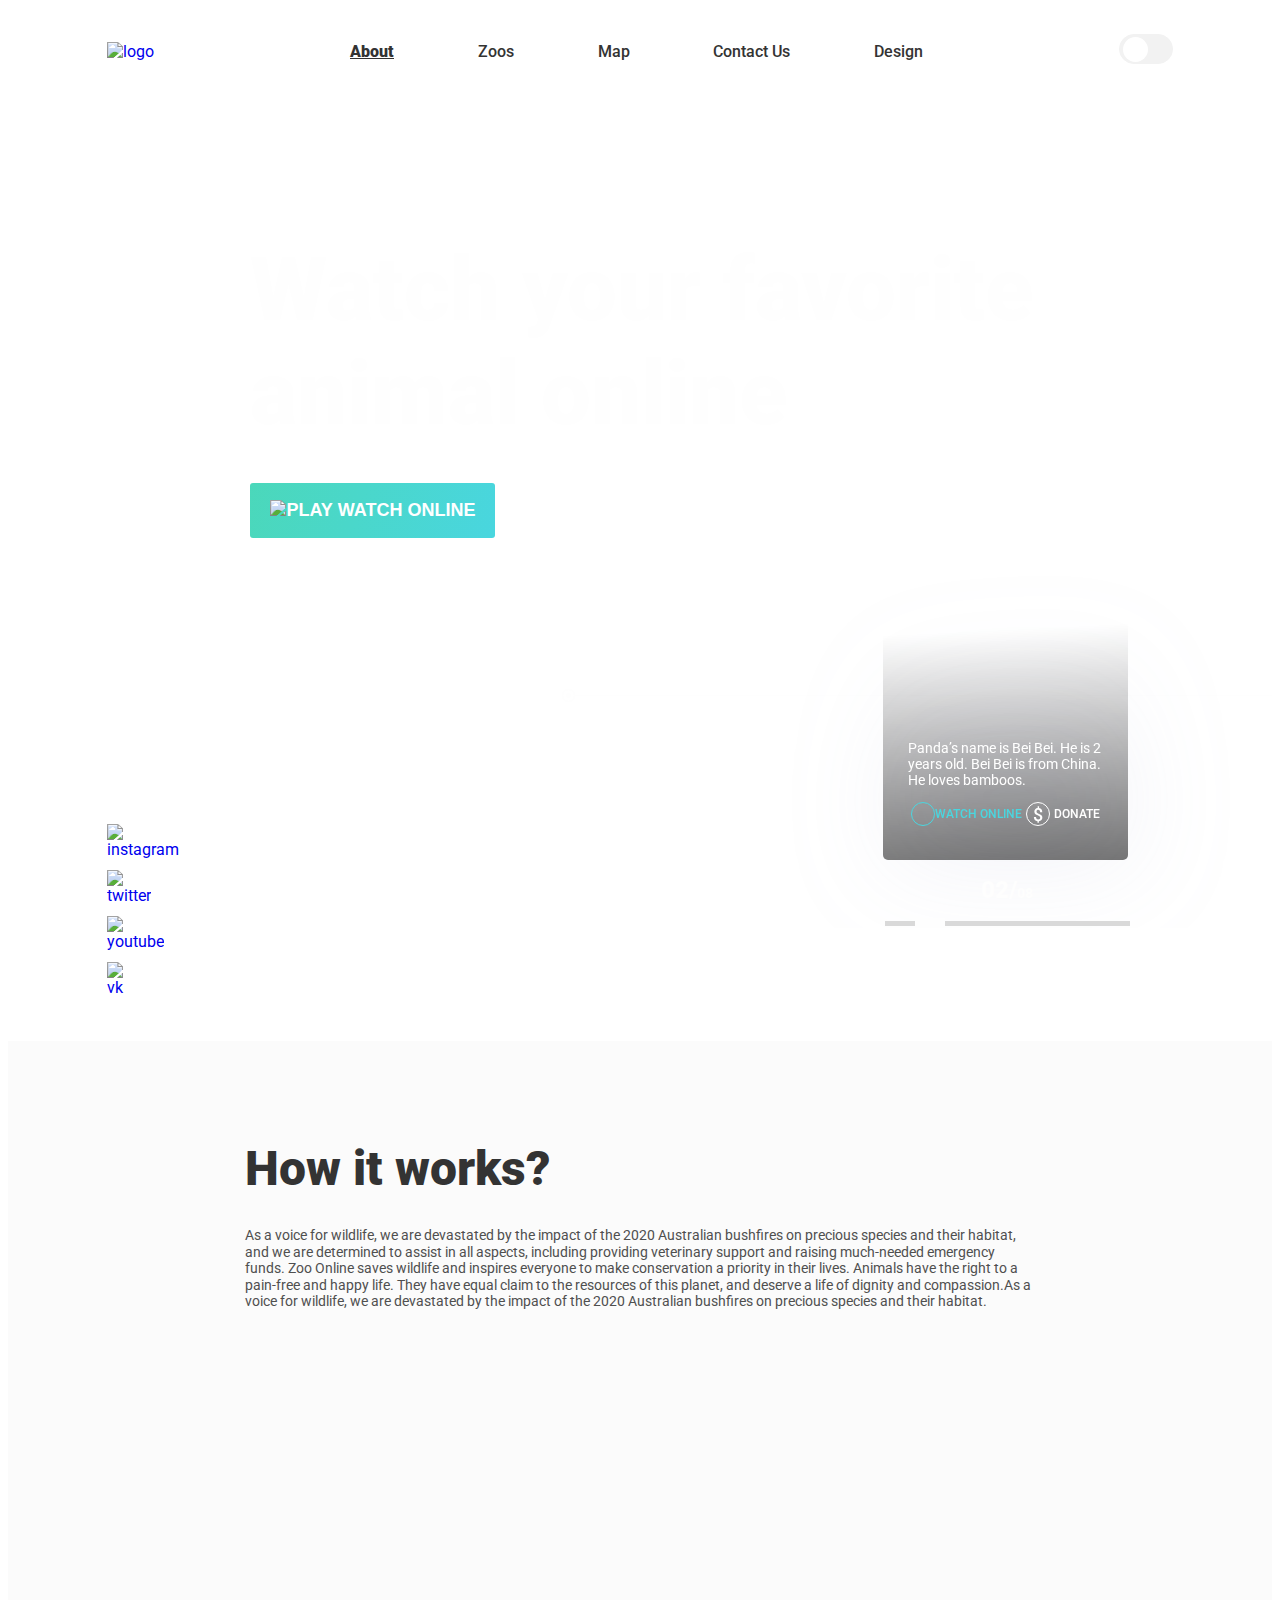
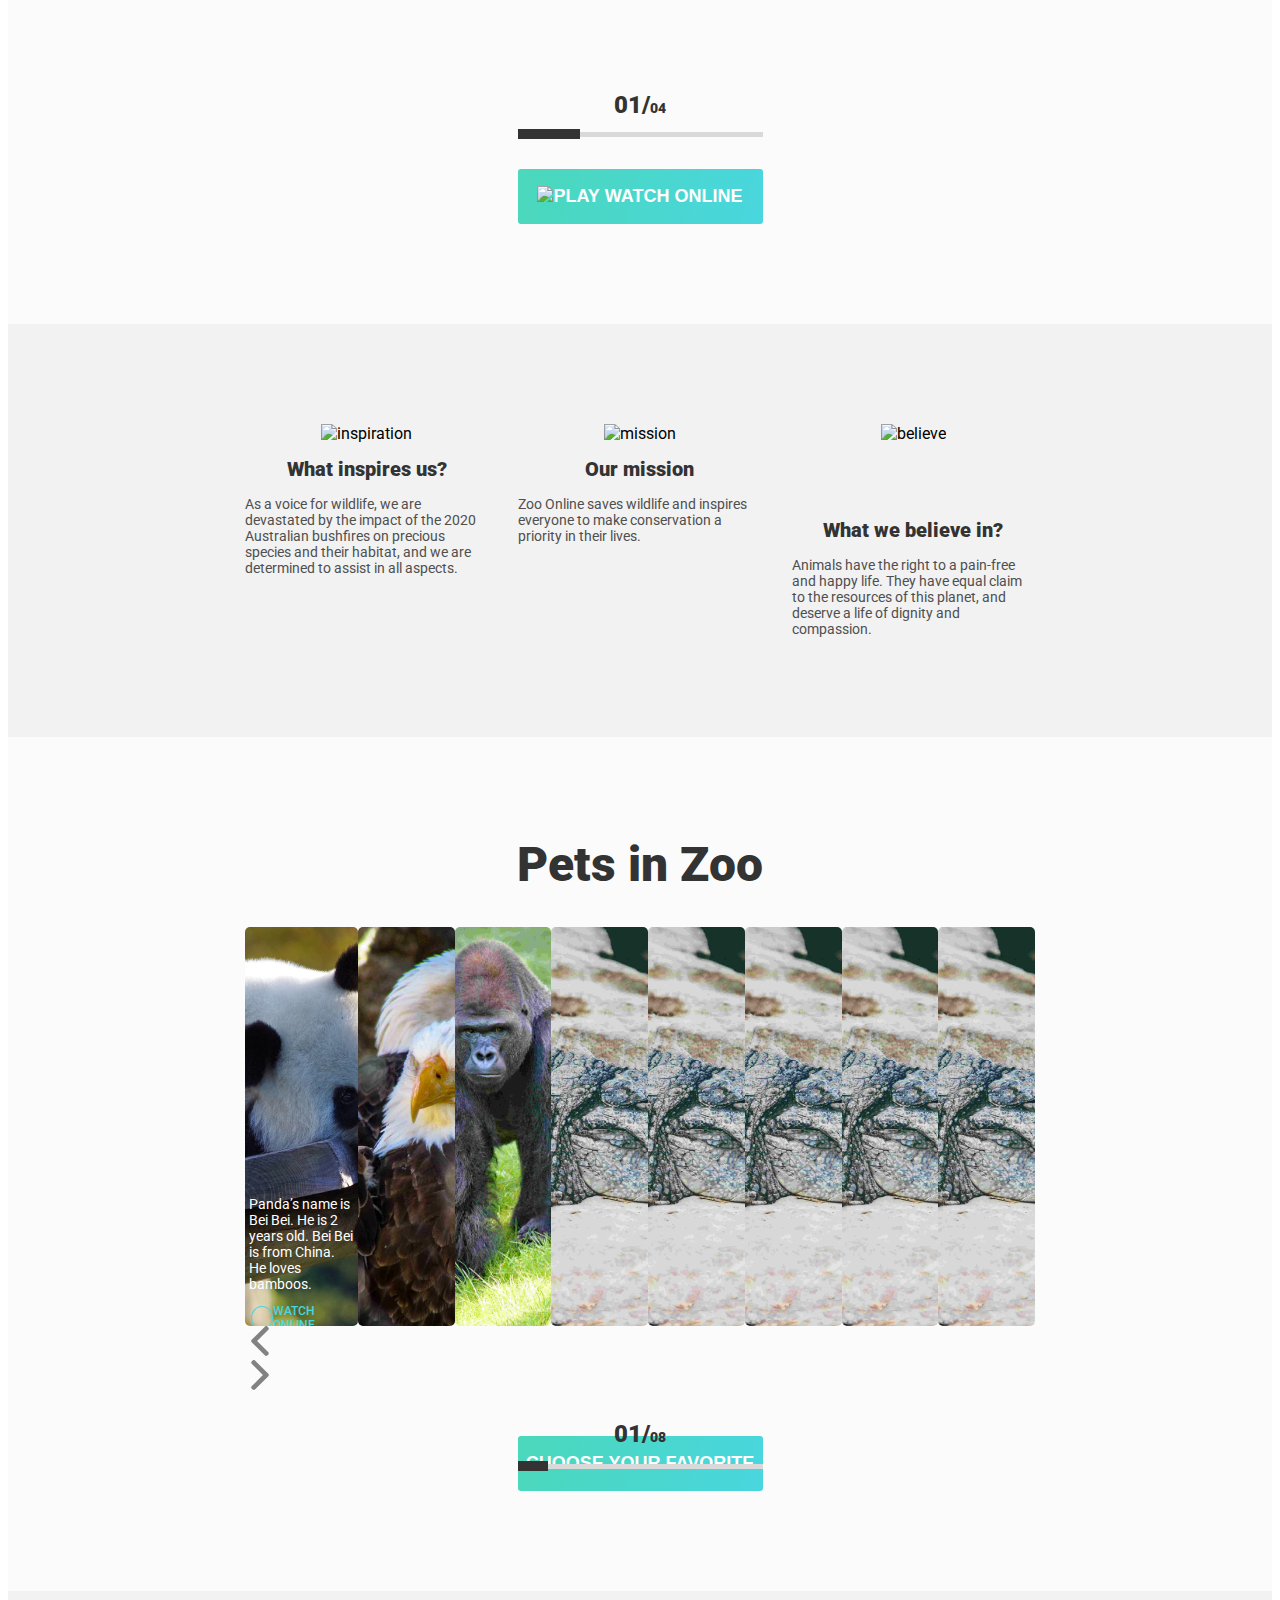
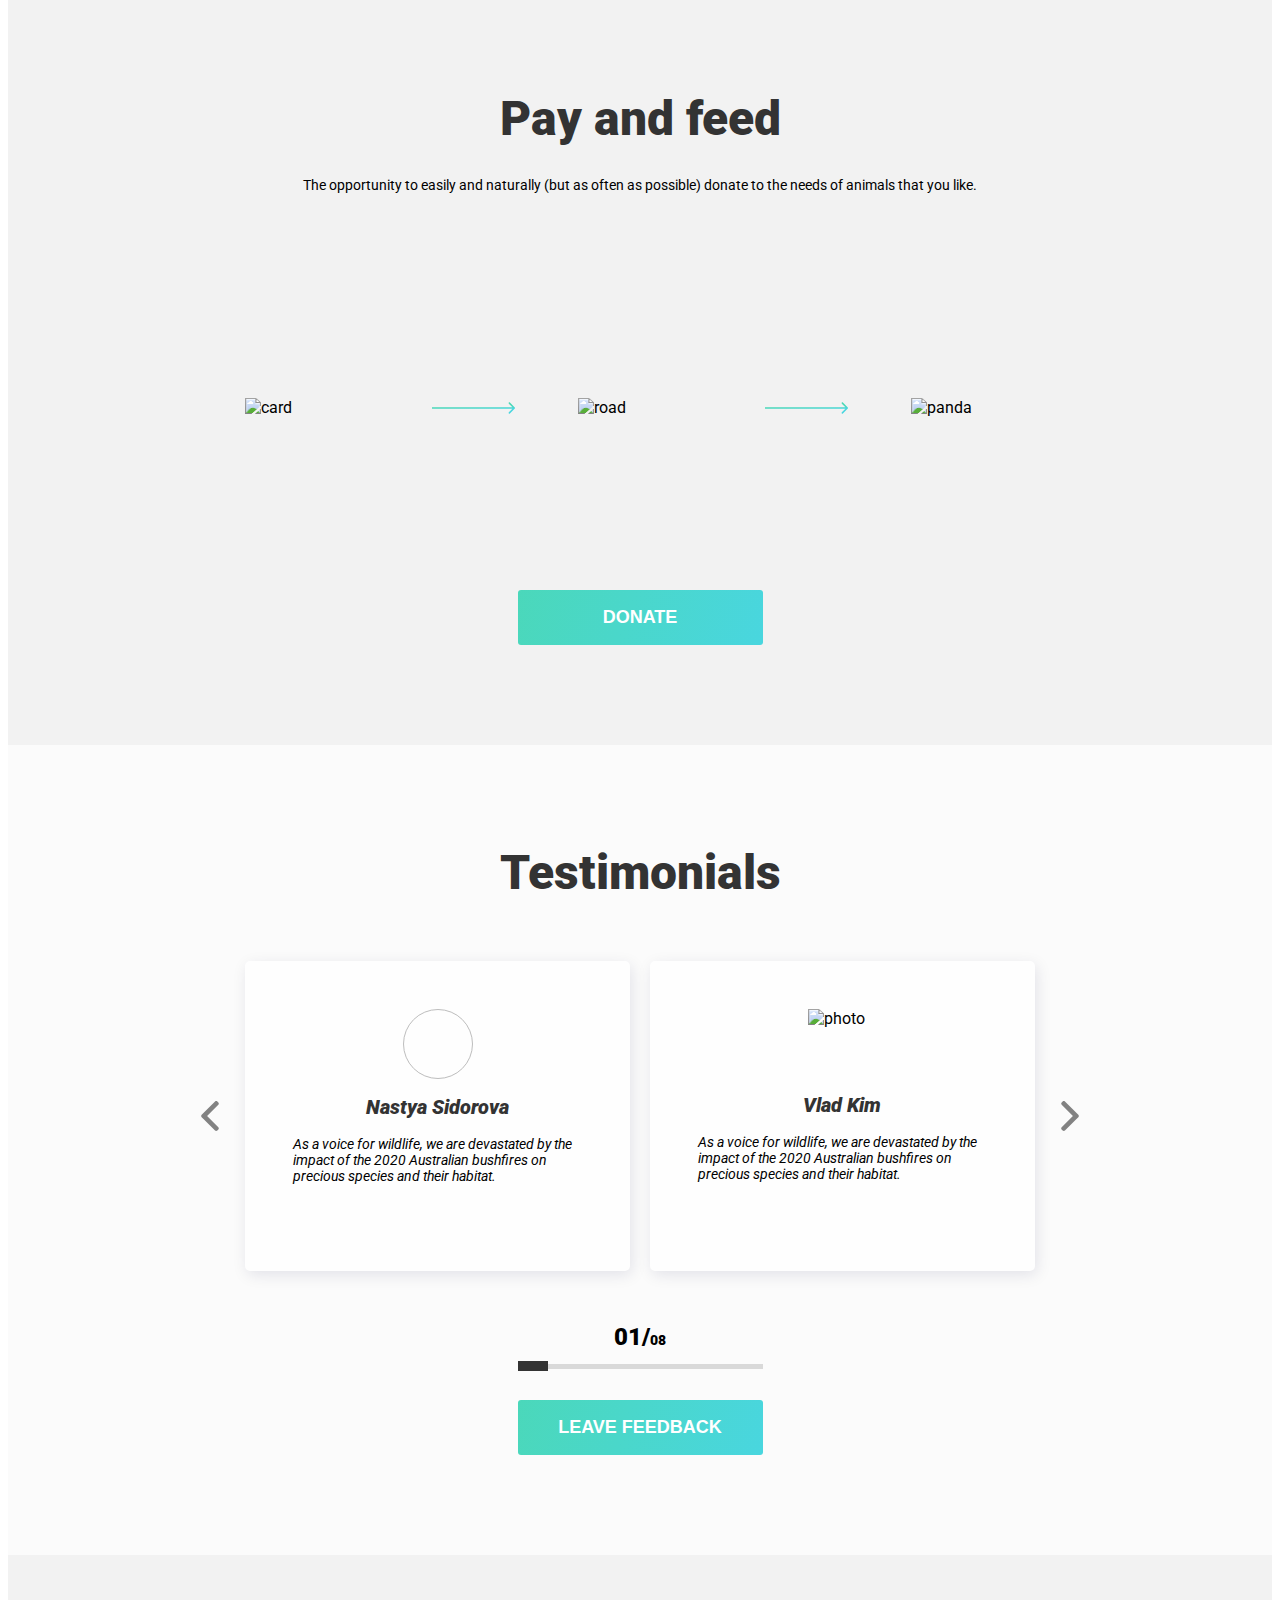
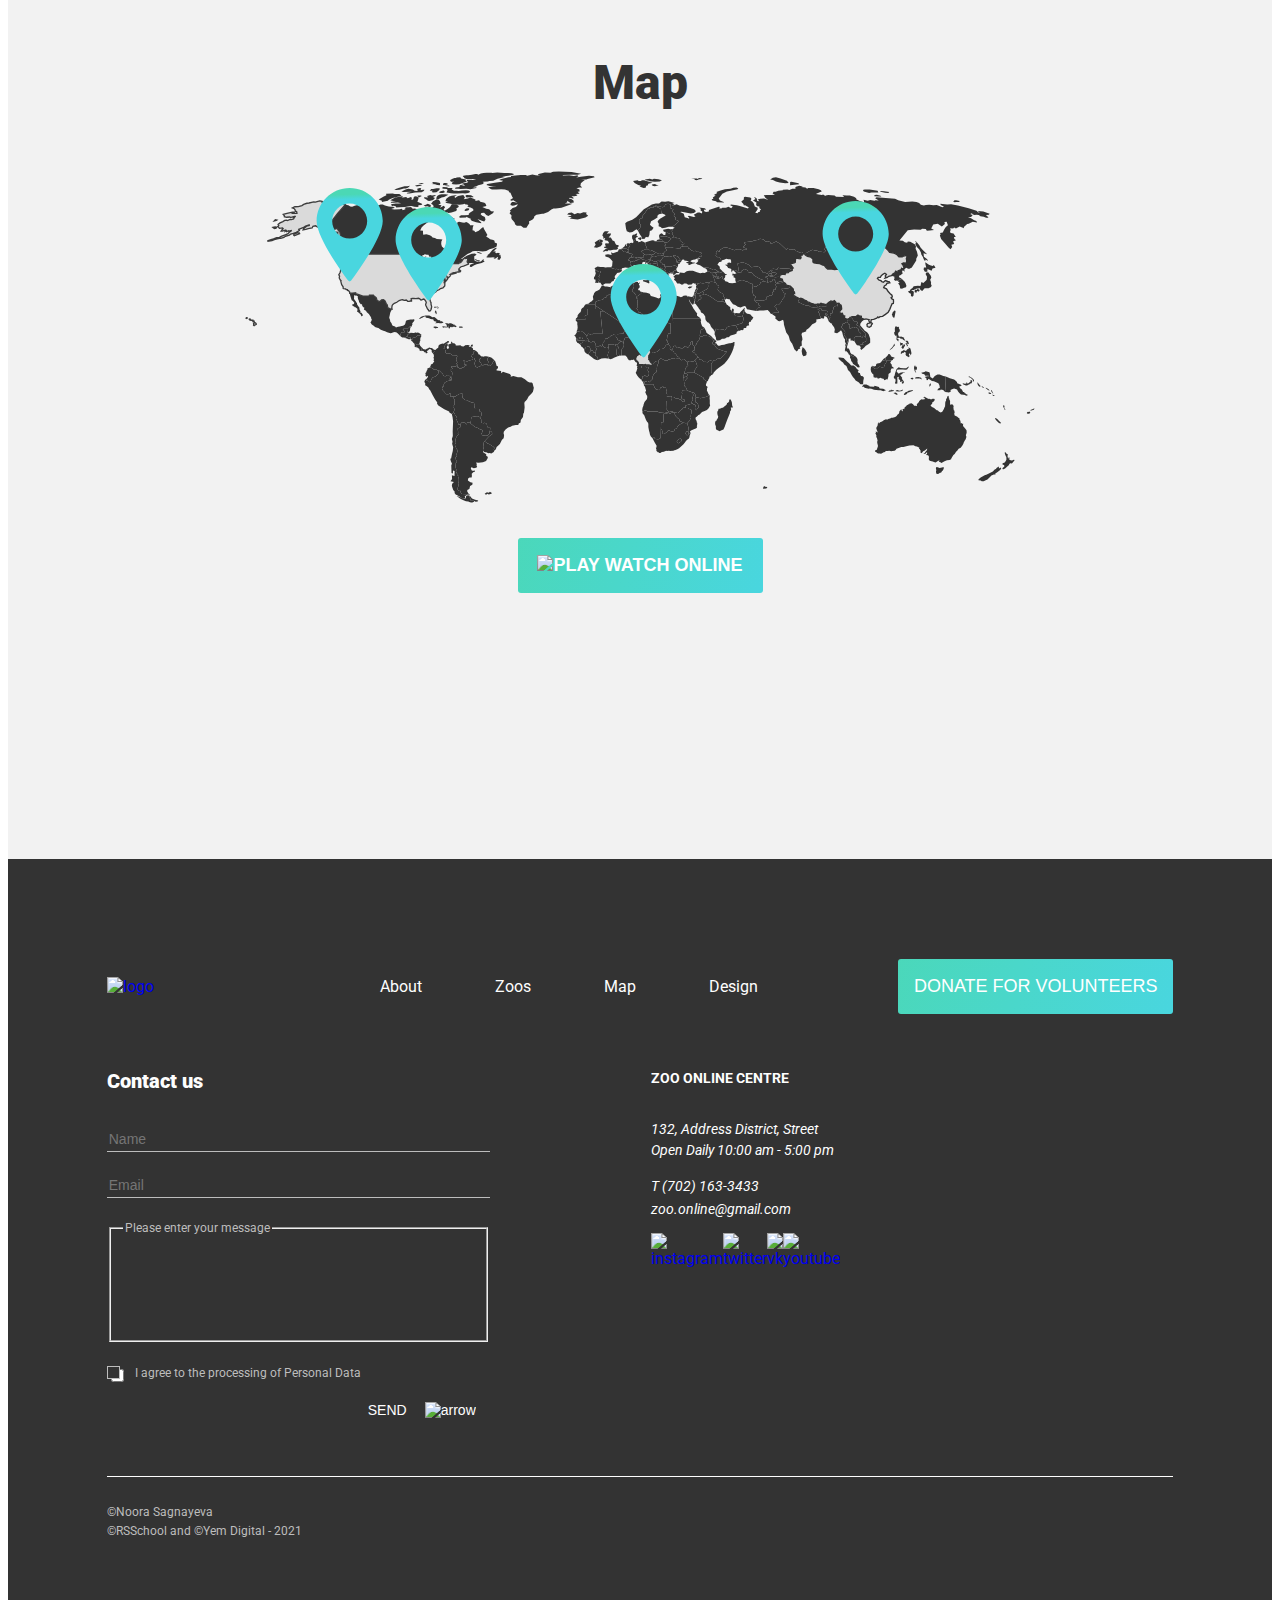
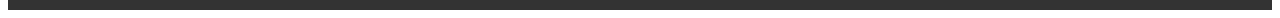
==== online-zoo/index.html @ e6d38148 "feat: add pop-up and delete img" ====
<!doctype html>
<html lang="en">
  <head>
    <meta charset="UTF-8">
    <meta name="viewport"
          content="width=device-width, user-scalable=no, initial-scale=1.0, maximum-scale=1.0, minimum-scale=1.0">
    <meta http-equiv="X-UA-Compatible" content="ie=edge">
    <link rel="stylesheet" href="normalize.css" />
    <link rel="preconnect" href="https://fonts.gstatic.com">
    <link rel="preconnect" href="https://fonts.gstatic.com">
    <link href="https://fonts.googleapis.com/css2?family=Roboto:ital,wght@0,400;0,500;0,900;1,400&display=swap" rel="stylesheet">
    <link rel="stylesheet" href="style.css">
    <title>Online Zoo</title>
  </head>
  <body>
    <header class="header">
      <div class="wrapper wrapper-header">
        <div class="logo">
          <a href="index.html"><img src="assets/icons/logo.svg" alt="logo"></a>
          <h1>Online Zoo</h1>
        </div>
        <nav class="main-nav">
          <ul class="main-nav-list">
            <li class="active"><a>About</a></li>
            <li><a href="pages/Zoos/panda/panda.html">Zoos</a></li>
            <li><a href="pages/Map/map.html">Map</a></li>
            <li><a href="#contact">Contact Us</a></li>
            <li><a href="https://www.figma.com/file/HKt5Nlx0jghQtJp6jW9q8F/zooApp">Design</a></li>
          </ul>
        </nav>
        <div class="switch">
          <div class="toggle">
            <input type="checkbox" id="toggle-button" class="toggle-button">
          </div>
          <div class="burger"></div>
        </div>
      </div>
    </header>
    <main class="main">
      <section class="first-screen">
        <div class="wrapper first-screen__wrapper">
          <div class="first-screen__social">
            <ul class="social_list">
              <li>
                <a href="https://www.instagram.com/" class="inst"><img src="assets/icons/inst.svg" class="inst_img" alt="instagram"></a>
              </li>
              <li>
                <a href="https://twitter.com/" class="twitter"><img src="assets/icons/twitter.svg" alt="twitter"></a>
              </li>
              <li>
                <a href="https://www.youtube.com/" class="youtube"><img src="assets/icons/youtube.svg" alt="youtube"></a>
              </li>
              <li>
                <a href="https://vk.com/" class="vk"><img src="assets/icons/vk.svg" alt="vk"></a>
              </li>
            </ul>
          </div>
          <div class="first_screen-watch">
            <h2 class="first_screen-title">Watch your favorite animal online</h2>
            <a class="btn-link" href="pages/Zoos/panda/panda.html">
              <button class="btn btn-watch"><img src="assets/icons/play.svg" class="btn-watch__img" alt="play">watch online</button>
            </a>
          </div>
          <div class="first_screen-gallery">
            <div class="first-screen-gallery__box">
              <div class="gallery-slider">
                <div class="gallery-slider__img eagle-img">
                  <div class="gallery-slider__text eagle-img__text">
                    <p>Panda’s name is Bei Bei. He
                      is 2 years old. Bei Bei is from China. He loves bamboos.</p>
                    <p class="textBtn">
                      <a class="link-watch" href="pages/Zoos/eagle/eagle.html"><span class="watch-icon">
                        <img src="assets/icons/play1.svg" alt="">
                      </span>watch online</a>
                      <a class="link-donate"><span class="donate-icon">
                        <svg width="10" height="17" viewBox="0 0 10 17" fill="none" xmlns="http://www.w3.org/2000/svg">
                        <path d="M7.19824 11.6602C7.19824 11.1621 7.04004 10.752 6.72363 10.4297C6.40723 10.1016 5.87988 9.80859 5.1416 9.55078C4.40332 9.28711 3.8291 9.04395 3.41895 8.82129C2.05371 8.08887 1.37109 7.00488 1.37109 5.56934C1.37109 4.59668 1.66699 3.79687 2.25879 3.16992C2.85059 2.54297 3.65332 2.1709 4.66699 2.05371V0.137695H6.07324V2.07129C7.09277 2.21777 7.88086 2.65137 8.4375 3.37207C8.99414 4.08691 9.27246 5.01855 9.27246 6.16699H7.14551C7.14551 5.42871 6.97852 4.84863 6.64453 4.42676C6.31641 3.99902 5.86816 3.78516 5.2998 3.78516C4.7373 3.78516 4.29785 3.9375 3.98145 4.24219C3.66504 4.54688 3.50684 4.9834 3.50684 5.55176C3.50684 6.06152 3.66211 6.47168 3.97266 6.78223C4.28906 7.08691 4.82227 7.37695 5.57227 7.65234C6.32227 7.92773 6.91113 8.18262 7.33887 8.41699C7.7666 8.65137 8.12695 8.9209 8.41992 9.22559C8.71289 9.52441 8.93848 9.87012 9.09668 10.2627C9.25488 10.6553 9.33398 11.1152 9.33398 11.6426C9.33398 12.6328 9.0293 13.4355 8.41992 14.0508C7.81641 14.666 6.97266 15.0293 5.88867 15.1406V16.8545H4.49121V15.1494C3.33105 15.0205 2.4375 14.6045 1.81055 13.9014C1.18945 13.1982 0.878906 12.2666 0.878906 11.1064H3.01465C3.01465 11.8447 3.19922 12.416 3.56836 12.8203C3.94336 13.2246 4.4707 13.4268 5.15039 13.4268C5.81836 13.4268 6.3252 13.2656 6.6709 12.9434C7.02246 12.6211 7.19824 12.1934 7.19824 11.6602Z" fill="white"/>
                        </svg>
                      </span>Donate</a>
                    </p>
                  </div>
                </div>
                <div class="gallery-slider__img panda-img">
                  <div class="gallery-slider__text panda-img__text">
                    <p>Panda’s name is Bei Bei. He
                      is 2 years old. Bei Bei is from China. He loves bamboos.</p>
                    <p class="textBtn">
                      <a class="link-watch" href="pages/Zoos/panda/panda.html"><span class="watch-icon">
                        <img src="assets/icons/play1.svg" alt="">
                      </span>watch online</a>
                      <a class="link-donate"><span class="donate-icon">
                        <svg width="10" height="17" viewBox="0 0 10 17" fill="none" xmlns="http://www.w3.org/2000/svg">
                        <path d="M7.19824 11.6602C7.19824 11.1621 7.04004 10.752 6.72363 10.4297C6.40723 10.1016 5.87988 9.80859 5.1416 9.55078C4.40332 9.28711 3.8291 9.04395 3.41895 8.82129C2.05371 8.08887 1.37109 7.00488 1.37109 5.56934C1.37109 4.59668 1.66699 3.79687 2.25879 3.16992C2.85059 2.54297 3.65332 2.1709 4.66699 2.05371V0.137695H6.07324V2.07129C7.09277 2.21777 7.88086 2.65137 8.4375 3.37207C8.99414 4.08691 9.27246 5.01855 9.27246 6.16699H7.14551C7.14551 5.42871 6.97852 4.84863 6.64453 4.42676C6.31641 3.99902 5.86816 3.78516 5.2998 3.78516C4.7373 3.78516 4.29785 3.9375 3.98145 4.24219C3.66504 4.54688 3.50684 4.9834 3.50684 5.55176C3.50684 6.06152 3.66211 6.47168 3.97266 6.78223C4.28906 7.08691 4.82227 7.37695 5.57227 7.65234C6.32227 7.92773 6.91113 8.18262 7.33887 8.41699C7.7666 8.65137 8.12695 8.9209 8.41992 9.22559C8.71289 9.52441 8.93848 9.87012 9.09668 10.2627C9.25488 10.6553 9.33398 11.1152 9.33398 11.6426C9.33398 12.6328 9.0293 13.4355 8.41992 14.0508C7.81641 14.666 6.97266 15.0293 5.88867 15.1406V16.8545H4.49121V15.1494C3.33105 15.0205 2.4375 14.6045 1.81055 13.9014C1.18945 13.1982 0.878906 12.2666 0.878906 11.1064H3.01465C3.01465 11.8447 3.19922 12.416 3.56836 12.8203C3.94336 13.2246 4.4707 13.4268 5.15039 13.4268C5.81836 13.4268 6.3252 13.2656 6.6709 12.9434C7.02246 12.6211 7.19824 12.1934 7.19824 11.6602Z" fill="white"/>
                        </svg>
                      </span>Donate</a>
                    </p>
                  </div>
                </div>
                <div class="gallery-slider__img gorilla-img">
                  <div class="gallery-slider__text eagle-img__text">
                    <p>Panda’s name is Bei Bei. He
                      is 2 years old. Bei Bei is from China. He loves bamboos.</p>
                    <p class="textBtn">
                      <a class="link-watch" href="pages/Zoos/gorilla/gorilla.html"><span class="watch-icon">
                        <img src="assets/icons/play1.svg" alt="">
                      </span>watch online</a>
                      <a class="link-donate"><span class="donate-icon">
                        <svg width="10" height="17" viewBox="0 0 10 17" fill="none" xmlns="http://www.w3.org/2000/svg">
                        <path d="M7.19824 11.6602C7.19824 11.1621 7.04004 10.752 6.72363 10.4297C6.40723 10.1016 5.87988 9.80859 5.1416 9.55078C4.40332 9.28711 3.8291 9.04395 3.41895 8.82129C2.05371 8.08887 1.37109 7.00488 1.37109 5.56934C1.37109 4.59668 1.66699 3.79687 2.25879 3.16992C2.85059 2.54297 3.65332 2.1709 4.66699 2.05371V0.137695H6.07324V2.07129C7.09277 2.21777 7.88086 2.65137 8.4375 3.37207C8.99414 4.08691 9.27246 5.01855 9.27246 6.16699H7.14551C7.14551 5.42871 6.97852 4.84863 6.64453 4.42676C6.31641 3.99902 5.86816 3.78516 5.2998 3.78516C4.7373 3.78516 4.29785 3.9375 3.98145 4.24219C3.66504 4.54688 3.50684 4.9834 3.50684 5.55176C3.50684 6.06152 3.66211 6.47168 3.97266 6.78223C4.28906 7.08691 4.82227 7.37695 5.57227 7.65234C6.32227 7.92773 6.91113 8.18262 7.33887 8.41699C7.7666 8.65137 8.12695 8.9209 8.41992 9.22559C8.71289 9.52441 8.93848 9.87012 9.09668 10.2627C9.25488 10.6553 9.33398 11.1152 9.33398 11.6426C9.33398 12.6328 9.0293 13.4355 8.41992 14.0508C7.81641 14.666 6.97266 15.0293 5.88867 15.1406V16.8545H4.49121V15.1494C3.33105 15.0205 2.4375 14.6045 1.81055 13.9014C1.18945 13.1982 0.878906 12.2666 0.878906 11.1064H3.01465C3.01465 11.8447 3.19922 12.416 3.56836 12.8203C3.94336 13.2246 4.4707 13.4268 5.15039 13.4268C5.81836 13.4268 6.3252 13.2656 6.6709 12.9434C7.02246 12.6211 7.19824 12.1934 7.19824 11.6602Z" fill="white"/>
                        </svg>
                      </span>Donate</a>
                    </p>
                  </div>
                </div>
                <div class="gallery-slider__img crocodile-img">
                  <div class="gallery-slider__text eagle-img__text">
                    <p>Panda’s name is Bei Bei. He
                      is 2 years old. Bei Bei is from China. He loves bamboos.</p>
                    <p class="textBtn">
                      <a class="link-watch" href="pages/Zoos/alligator/alligator.html"><span class="watch-icon">
                        <img src="assets/icons/play1.svg" alt="">
                      </span>watch online</a>
                      <a class="link-donate"><span class="donate-icon">
                        <svg width="10" height="17" viewBox="0 0 10 17" fill="none" xmlns="http://www.w3.org/2000/svg">
                        <path d="M7.19824 11.6602C7.19824 11.1621 7.04004 10.752 6.72363 10.4297C6.40723 10.1016 5.87988 9.80859 5.1416 9.55078C4.40332 9.28711 3.8291 9.04395 3.41895 8.82129C2.05371 8.08887 1.37109 7.00488 1.37109 5.56934C1.37109 4.59668 1.66699 3.79687 2.25879 3.16992C2.85059 2.54297 3.65332 2.1709 4.66699 2.05371V0.137695H6.07324V2.07129C7.09277 2.21777 7.88086 2.65137 8.4375 3.37207C8.99414 4.08691 9.27246 5.01855 9.27246 6.16699H7.14551C7.14551 5.42871 6.97852 4.84863 6.64453 4.42676C6.31641 3.99902 5.86816 3.78516 5.2998 3.78516C4.7373 3.78516 4.29785 3.9375 3.98145 4.24219C3.66504 4.54688 3.50684 4.9834 3.50684 5.55176C3.50684 6.06152 3.66211 6.47168 3.97266 6.78223C4.28906 7.08691 4.82227 7.37695 5.57227 7.65234C6.32227 7.92773 6.91113 8.18262 7.33887 8.41699C7.7666 8.65137 8.12695 8.9209 8.41992 9.22559C8.71289 9.52441 8.93848 9.87012 9.09668 10.2627C9.25488 10.6553 9.33398 11.1152 9.33398 11.6426C9.33398 12.6328 9.0293 13.4355 8.41992 14.0508C7.81641 14.666 6.97266 15.0293 5.88867 15.1406V16.8545H4.49121V15.1494C3.33105 15.0205 2.4375 14.6045 1.81055 13.9014C1.18945 13.1982 0.878906 12.2666 0.878906 11.1064H3.01465C3.01465 11.8447 3.19922 12.416 3.56836 12.8203C3.94336 13.2246 4.4707 13.4268 5.15039 13.4268C5.81836 13.4268 6.3252 13.2656 6.6709 12.9434C7.02246 12.6211 7.19824 12.1934 7.19824 11.6602Z" fill="white"/>
                        </svg>
                      </span>Donate</a>
                    </p>
                  </div>
                </div>
                <div class="gallery-slider__img fox-img">
                  <div class="gallery-slider__text eagle-img__text">
                    <p>Panda’s name is Bei Bei. He
                      is 2 years old. Bei Bei is from China. He loves bamboos.</p>
                    <p class="textBtn">
                      <a class="link-watch"><span class="watch-icon">
                        <img src="assets/icons/play1.svg" alt="">
                      </span>watch online</a>
                      <a class="link-donate"><span class="donate-icon">
                        <svg width="10" height="17" viewBox="0 0 10 17" fill="none" xmlns="http://www.w3.org/2000/svg">
                        <path d="M7.19824 11.6602C7.19824 11.1621 7.04004 10.752 6.72363 10.4297C6.40723 10.1016 5.87988 9.80859 5.1416 9.55078C4.40332 9.28711 3.8291 9.04395 3.41895 8.82129C2.05371 8.08887 1.37109 7.00488 1.37109 5.56934C1.37109 4.59668 1.66699 3.79687 2.25879 3.16992C2.85059 2.54297 3.65332 2.1709 4.66699 2.05371V0.137695H6.07324V2.07129C7.09277 2.21777 7.88086 2.65137 8.4375 3.37207C8.99414 4.08691 9.27246 5.01855 9.27246 6.16699H7.14551C7.14551 5.42871 6.97852 4.84863 6.64453 4.42676C6.31641 3.99902 5.86816 3.78516 5.2998 3.78516C4.7373 3.78516 4.29785 3.9375 3.98145 4.24219C3.66504 4.54688 3.50684 4.9834 3.50684 5.55176C3.50684 6.06152 3.66211 6.47168 3.97266 6.78223C4.28906 7.08691 4.82227 7.37695 5.57227 7.65234C6.32227 7.92773 6.91113 8.18262 7.33887 8.41699C7.7666 8.65137 8.12695 8.9209 8.41992 9.22559C8.71289 9.52441 8.93848 9.87012 9.09668 10.2627C9.25488 10.6553 9.33398 11.1152 9.33398 11.6426C9.33398 12.6328 9.0293 13.4355 8.41992 14.0508C7.81641 14.666 6.97266 15.0293 5.88867 15.1406V16.8545H4.49121V15.1494C3.33105 15.0205 2.4375 14.6045 1.81055 13.9014C1.18945 13.1982 0.878906 12.2666 0.878906 11.1064H3.01465C3.01465 11.8447 3.19922 12.416 3.56836 12.8203C3.94336 13.2246 4.4707 13.4268 5.15039 13.4268C5.81836 13.4268 6.3252 13.2656 6.6709 12.9434C7.02246 12.6211 7.19824 12.1934 7.19824 11.6602Z" fill="white"/>
                        </svg>
                      </span>Donate</a>
                    </p>
                  </div>
                </div>
              </div>
              <div class="range-box first-screen__range-box">
                <label for="range" class="range-label first-screen__range-label"><span>02/</span>08</label>
                <input type="range" class="range first-screen__range" id="range" min="1" max="8" step="1" value="2">
              </div>
            </div>
            <div class="first-screen-gallery__line">
              <div class="circle">
                <div class="circle__center"></div>
              </div>
              <div class="gallery-line"></div>
              <div class="circle">
                <div class="circle__center"></div>
              </div>
            </div>
          </div>
        </div>
      </section>
      <section class="second-screen">
        <div class="second-screen-box">
          <h3 class="second-screen__title">How it works?</h3>
          <p class="second_screen-text">As a voice for wildlife, we are devastated by the impact of the 2020 Australian bushfires on precious species and their habitat, and we are determined to assist in all aspects, including providing veterinary support and raising much-needed emergency funds. Zoo Online saves wildlife and inspires everyone to make conservation a priority in their lives. Animals have the right to a pain-free and happy life. They have equal claim to the resources of this planet, and deserve a life of dignity and compassion.As a voice for wildlife, we are devastated by the impact of the 2020 Australian bushfires on precious species and their habitat.</p>
          <div class="second_screen-img"></div>
          <div class="range-box second-screen__range-box">
            <label for="range2" class="range-label second-screen__range-label"><span>01/</span>04</label>
            <input class="range second-screen__range" type="range" id="range2" min="1" max="4" step="1" value="1">
          </div>
          <a href="pages/Zoos/panda/panda.html" class="btn-link">
            <button class="btn btn-watch second_screen-btn"><img src="assets/icons/play.svg" class="btn-watch__img" alt="play">watch online</button>
          </a>
        </div>
      </section>
      <section class="third_screen">
        <div class="container third_screen-container">
          <div class="inspiration">
            <img src="assets/icons/inspiration.svg" alt="inspiration">
            <h4 class="third_screen-title">What inspires us?</h4>
            <p class="third_screen-text">As a voice for wildlife, we are devastated by the impact of the 2020 Australian bushfires on precious species and their habitat, and we are determined to assist in all aspects.</p>
          </div>
          <div class="mission">
            <img src="assets/icons/mission.svg" alt="mission">
            <h4 class="third_screen-title">Our mission</h4>
            <p class="third_screen-text">Zoo Online saves wildlife and inspires everyone to make conservation a priority in their lives. </p>
          </div>
          <div class="believe">
            <img src="assets/icons/believe.svg" class="believe__img" alt="believe">
            <h4 class="third_screen-title">What we believe in?</h4>
            <p class="third_screen-text">Animals have the right to a pain-free and happy life. They have equal claim to the resources of this planet, and deserve a life of dignity and compassion.</p>
          </div>
        </div>
      </section>
      <section class="fourth_screen">
        <div class="container fourth_screen-container">
          <h3>Pets in Zoo</h3>
          <div class="fourth_screen-gallery">
            <div class="fourth_screen-gallery-hider">
              <div class="fourth_screen-slider">
                <div class="fourth_screen-slider__img panda-slide">
                  <div class="fourth_screen-slider__text panda-img__text">
                    <p>Panda’s name is Bei Bei. He
                      is 2 years old. Bei Bei is from China. He loves bamboos.</p>
                    <p class="textBtn">
                      <a class="link-watch" href="pages/Zoos/panda/panda.html"><span class="watch-icon">
                        <img src="assets/icons/play1.svg" alt="">
                      </span>watch online</a>
                      <a class="link-donate"><span class="donate-icon">
                        <svg width="10" height="17" viewBox="0 0 10 17" fill="none" xmlns="http://www.w3.org/2000/svg">
                        <path d="M7.19824 11.6602C7.19824 11.1621 7.04004 10.752 6.72363 10.4297C6.40723 10.1016 5.87988 9.80859 5.1416 9.55078C4.40332 9.28711 3.8291 9.04395 3.41895 8.82129C2.05371 8.08887 1.37109 7.00488 1.37109 5.56934C1.37109 4.59668 1.66699 3.79687 2.25879 3.16992C2.85059 2.54297 3.65332 2.1709 4.66699 2.05371V0.137695H6.07324V2.07129C7.09277 2.21777 7.88086 2.65137 8.4375 3.37207C8.99414 4.08691 9.27246 5.01855 9.27246 6.16699H7.14551C7.14551 5.42871 6.97852 4.84863 6.64453 4.42676C6.31641 3.99902 5.86816 3.78516 5.2998 3.78516C4.7373 3.78516 4.29785 3.9375 3.98145 4.24219C3.66504 4.54688 3.50684 4.9834 3.50684 5.55176C3.50684 6.06152 3.66211 6.47168 3.97266 6.78223C4.28906 7.08691 4.82227 7.37695 5.57227 7.65234C6.32227 7.92773 6.91113 8.18262 7.33887 8.41699C7.7666 8.65137 8.12695 8.9209 8.41992 9.22559C8.71289 9.52441 8.93848 9.87012 9.09668 10.2627C9.25488 10.6553 9.33398 11.1152 9.33398 11.6426C9.33398 12.6328 9.0293 13.4355 8.41992 14.0508C7.81641 14.666 6.97266 15.0293 5.88867 15.1406V16.8545H4.49121V15.1494C3.33105 15.0205 2.4375 14.6045 1.81055 13.9014C1.18945 13.1982 0.878906 12.2666 0.878906 11.1064H3.01465C3.01465 11.8447 3.19922 12.416 3.56836 12.8203C3.94336 13.2246 4.4707 13.4268 5.15039 13.4268C5.81836 13.4268 6.3252 13.2656 6.6709 12.9434C7.02246 12.6211 7.19824 12.1934 7.19824 11.6602Z" fill="white"/>
                        </svg>
                      </span>Donate</a>
                    </p>
                  </div>
                </div>
                <div class="fourth_screen-slider__img eagle-slide">
                  <div class="fourth_screen-slider__text eagle-img__text">
                    <p>Panda’s name is Bei Bei. He
                      is 2 years old. Bei Bei is from China. He loves bamboos.</p>
                    <p class="textBtn">
                      <a class="link-watch" href="pages/Zoos/eagle/eagle.html"><span class="watch-icon">
                        <img src="assets/icons/play1.svg" alt="">
                      </span>watch online</a>
                      <a class="link-donate"><span class="donate-icon">
                        <svg width="10" height="17" viewBox="0 0 10 17" fill="none" xmlns="http://www.w3.org/2000/svg">
                        <path d="M7.19824 11.6602C7.19824 11.1621 7.04004 10.752 6.72363 10.4297C6.40723 10.1016 5.87988 9.80859 5.1416 9.55078C4.40332 9.28711 3.8291 9.04395 3.41895 8.82129C2.05371 8.08887 1.37109 7.00488 1.37109 5.56934C1.37109 4.59668 1.66699 3.79687 2.25879 3.16992C2.85059 2.54297 3.65332 2.1709 4.66699 2.05371V0.137695H6.07324V2.07129C7.09277 2.21777 7.88086 2.65137 8.4375 3.37207C8.99414 4.08691 9.27246 5.01855 9.27246 6.16699H7.14551C7.14551 5.42871 6.97852 4.84863 6.64453 4.42676C6.31641 3.99902 5.86816 3.78516 5.2998 3.78516C4.7373 3.78516 4.29785 3.9375 3.98145 4.24219C3.66504 4.54688 3.50684 4.9834 3.50684 5.55176C3.50684 6.06152 3.66211 6.47168 3.97266 6.78223C4.28906 7.08691 4.82227 7.37695 5.57227 7.65234C6.32227 7.92773 6.91113 8.18262 7.33887 8.41699C7.7666 8.65137 8.12695 8.9209 8.41992 9.22559C8.71289 9.52441 8.93848 9.87012 9.09668 10.2627C9.25488 10.6553 9.33398 11.1152 9.33398 11.6426C9.33398 12.6328 9.0293 13.4355 8.41992 14.0508C7.81641 14.666 6.97266 15.0293 5.88867 15.1406V16.8545H4.49121V15.1494C3.33105 15.0205 2.4375 14.6045 1.81055 13.9014C1.18945 13.1982 0.878906 12.2666 0.878906 11.1064H3.01465C3.01465 11.8447 3.19922 12.416 3.56836 12.8203C3.94336 13.2246 4.4707 13.4268 5.15039 13.4268C5.81836 13.4268 6.3252 13.2656 6.6709 12.9434C7.02246 12.6211 7.19824 12.1934 7.19824 11.6602Z" fill="white"/>
                        </svg>
                      </span>Donate</a>
                    </p>
                  </div>
                </div>
                <div class="fourth_screen-slider__img gorilla-slide">
                  <div class="fourth_screen-slider__text eagle-img__text">
                    <p>Panda’s name is Bei Bei. He
                      is 2 years old. Bei Bei is from China. He loves bamboos.</p>
                    <p class="textBtn">
                      <a class="link-watch" href="pages/Zoos/gorilla/gorilla.html"><span class="watch-icon">
                        <img src="assets/icons/play1.svg" alt="">
                      </span>watch online</a>
                      <a class="link-donate"><span class="donate-icon">
                        <svg width="10" height="17" viewBox="0 0 10 17" fill="none" xmlns="http://www.w3.org/2000/svg">
                        <path d="M7.19824 11.6602C7.19824 11.1621 7.04004 10.752 6.72363 10.4297C6.40723 10.1016 5.87988 9.80859 5.1416 9.55078C4.40332 9.28711 3.8291 9.04395 3.41895 8.82129C2.05371 8.08887 1.37109 7.00488 1.37109 5.56934C1.37109 4.59668 1.66699 3.79687 2.25879 3.16992C2.85059 2.54297 3.65332 2.1709 4.66699 2.05371V0.137695H6.07324V2.07129C7.09277 2.21777 7.88086 2.65137 8.4375 3.37207C8.99414 4.08691 9.27246 5.01855 9.27246 6.16699H7.14551C7.14551 5.42871 6.97852 4.84863 6.64453 4.42676C6.31641 3.99902 5.86816 3.78516 5.2998 3.78516C4.7373 3.78516 4.29785 3.9375 3.98145 4.24219C3.66504 4.54688 3.50684 4.9834 3.50684 5.55176C3.50684 6.06152 3.66211 6.47168 3.97266 6.78223C4.28906 7.08691 4.82227 7.37695 5.57227 7.65234C6.32227 7.92773 6.91113 8.18262 7.33887 8.41699C7.7666 8.65137 8.12695 8.9209 8.41992 9.22559C8.71289 9.52441 8.93848 9.87012 9.09668 10.2627C9.25488 10.6553 9.33398 11.1152 9.33398 11.6426C9.33398 12.6328 9.0293 13.4355 8.41992 14.0508C7.81641 14.666 6.97266 15.0293 5.88867 15.1406V16.8545H4.49121V15.1494C3.33105 15.0205 2.4375 14.6045 1.81055 13.9014C1.18945 13.1982 0.878906 12.2666 0.878906 11.1064H3.01465C3.01465 11.8447 3.19922 12.416 3.56836 12.8203C3.94336 13.2246 4.4707 13.4268 5.15039 13.4268C5.81836 13.4268 6.3252 13.2656 6.6709 12.9434C7.02246 12.6211 7.19824 12.1934 7.19824 11.6602Z" fill="white"/>
                        </svg>
                      </span>Donate</a>
                    </p>
                  </div>
                </div>
                <div class="fourth_screen-slider__img crocodile-slide">
                  <div class="fourth_screen-slider__text eagle-img__text">
                    <p>Panda’s name is Bei Bei. He
                      is 2 years old. Bei Bei is from China. He loves bamboos.</p>
                    <p class="textBtn">
                      <a class="link-watch" href="pages/Zoos/alligator/alligator.html"><span class="watch-icon">
                        <img src="assets/icons/play1.svg" alt="">
                      </span>watch online</a>
                      <a class="link-donate"><span class="donate-icon">
                        <svg width="10" height="17" viewBox="0 0 10 17" fill="none" xmlns="http://www.w3.org/2000/svg">
                        <path d="M7.19824 11.6602C7.19824 11.1621 7.04004 10.752 6.72363 10.4297C6.40723 10.1016 5.87988 9.80859 5.1416 9.55078C4.40332 9.28711 3.8291 9.04395 3.41895 8.82129C2.05371 8.08887 1.37109 7.00488 1.37109 5.56934C1.37109 4.59668 1.66699 3.79687 2.25879 3.16992C2.85059 2.54297 3.65332 2.1709 4.66699 2.05371V0.137695H6.07324V2.07129C7.09277 2.21777 7.88086 2.65137 8.4375 3.37207C8.99414 4.08691 9.27246 5.01855 9.27246 6.16699H7.14551C7.14551 5.42871 6.97852 4.84863 6.64453 4.42676C6.31641 3.99902 5.86816 3.78516 5.2998 3.78516C4.7373 3.78516 4.29785 3.9375 3.98145 4.24219C3.66504 4.54688 3.50684 4.9834 3.50684 5.55176C3.50684 6.06152 3.66211 6.47168 3.97266 6.78223C4.28906 7.08691 4.82227 7.37695 5.57227 7.65234C6.32227 7.92773 6.91113 8.18262 7.33887 8.41699C7.7666 8.65137 8.12695 8.9209 8.41992 9.22559C8.71289 9.52441 8.93848 9.87012 9.09668 10.2627C9.25488 10.6553 9.33398 11.1152 9.33398 11.6426C9.33398 12.6328 9.0293 13.4355 8.41992 14.0508C7.81641 14.666 6.97266 15.0293 5.88867 15.1406V16.8545H4.49121V15.1494C3.33105 15.0205 2.4375 14.6045 1.81055 13.9014C1.18945 13.1982 0.878906 12.2666 0.878906 11.1064H3.01465C3.01465 11.8447 3.19922 12.416 3.56836 12.8203C3.94336 13.2246 4.4707 13.4268 5.15039 13.4268C5.81836 13.4268 6.3252 13.2656 6.6709 12.9434C7.02246 12.6211 7.19824 12.1934 7.19824 11.6602Z" fill="white"/>
                        </svg>
                      </span>Donate</a>
                    </p>
                  </div>
                </div>
                <div class="fourth_screen-slider__img crocodile-slide">
                  <div class="fourth_screen-slider__text eagle-img__text">
                    <p>Panda’s name is Bei Bei. He
                      is 2 years old. Bei Bei is from China. He loves bamboos.</p>
                    <p class="textBtn">
                      <a class="link-watch" href="pages/Zoos/alligator/alligator.html"><span class="watch-icon">
                        <img src="assets/icons/play1.svg" alt="">
                      </span>watch online</a>
                      <a class="link-donate"><span class="donate-icon">
                        <svg width="10" height="17" viewBox="0 0 10 17" fill="none" xmlns="http://www.w3.org/2000/svg">
                        <path d="M7.19824 11.6602C7.19824 11.1621 7.04004 10.752 6.72363 10.4297C6.40723 10.1016 5.87988 9.80859 5.1416 9.55078C4.40332 9.28711 3.8291 9.04395 3.41895 8.82129C2.05371 8.08887 1.37109 7.00488 1.37109 5.56934C1.37109 4.59668 1.66699 3.79687 2.25879 3.16992C2.85059 2.54297 3.65332 2.1709 4.66699 2.05371V0.137695H6.07324V2.07129C7.09277 2.21777 7.88086 2.65137 8.4375 3.37207C8.99414 4.08691 9.27246 5.01855 9.27246 6.16699H7.14551C7.14551 5.42871 6.97852 4.84863 6.64453 4.42676C6.31641 3.99902 5.86816 3.78516 5.2998 3.78516C4.7373 3.78516 4.29785 3.9375 3.98145 4.24219C3.66504 4.54688 3.50684 4.9834 3.50684 5.55176C3.50684 6.06152 3.66211 6.47168 3.97266 6.78223C4.28906 7.08691 4.82227 7.37695 5.57227 7.65234C6.32227 7.92773 6.91113 8.18262 7.33887 8.41699C7.7666 8.65137 8.12695 8.9209 8.41992 9.22559C8.71289 9.52441 8.93848 9.87012 9.09668 10.2627C9.25488 10.6553 9.33398 11.1152 9.33398 11.6426C9.33398 12.6328 9.0293 13.4355 8.41992 14.0508C7.81641 14.666 6.97266 15.0293 5.88867 15.1406V16.8545H4.49121V15.1494C3.33105 15.0205 2.4375 14.6045 1.81055 13.9014C1.18945 13.1982 0.878906 12.2666 0.878906 11.1064H3.01465C3.01465 11.8447 3.19922 12.416 3.56836 12.8203C3.94336 13.2246 4.4707 13.4268 5.15039 13.4268C5.81836 13.4268 6.3252 13.2656 6.6709 12.9434C7.02246 12.6211 7.19824 12.1934 7.19824 11.6602Z" fill="white"/>
                        </svg>
                      </span>Donate</a>
                    </p>
                  </div>
                </div>
                <div class="fourth_screen-slider__img crocodile-slide">
                  <div class="fourth_screen-slider__text eagle-img__text">
                    <p>Panda’s name is Bei Bei. He
                      is 2 years old. Bei Bei is from China. He loves bamboos.</p>
                    <p class="textBtn">
                      <a class="link-watch" href="pages/Zoos/alligator/alligator.html"><span class="watch-icon">
                        <img src="assets/icons/play1.svg" alt="">
                      </span>watch online</a>
                      <a class="link-donate"><span class="donate-icon">
                        <svg width="10" height="17" viewBox="0 0 10 17" fill="none" xmlns="http://www.w3.org/2000/svg">
                        <path d="M7.19824 11.6602C7.19824 11.1621 7.04004 10.752 6.72363 10.4297C6.40723 10.1016 5.87988 9.80859 5.1416 9.55078C4.40332 9.28711 3.8291 9.04395 3.41895 8.82129C2.05371 8.08887 1.37109 7.00488 1.37109 5.56934C1.37109 4.59668 1.66699 3.79687 2.25879 3.16992C2.85059 2.54297 3.65332 2.1709 4.66699 2.05371V0.137695H6.07324V2.07129C7.09277 2.21777 7.88086 2.65137 8.4375 3.37207C8.99414 4.08691 9.27246 5.01855 9.27246 6.16699H7.14551C7.14551 5.42871 6.97852 4.84863 6.64453 4.42676C6.31641 3.99902 5.86816 3.78516 5.2998 3.78516C4.7373 3.78516 4.29785 3.9375 3.98145 4.24219C3.66504 4.54688 3.50684 4.9834 3.50684 5.55176C3.50684 6.06152 3.66211 6.47168 3.97266 6.78223C4.28906 7.08691 4.82227 7.37695 5.57227 7.65234C6.32227 7.92773 6.91113 8.18262 7.33887 8.41699C7.7666 8.65137 8.12695 8.9209 8.41992 9.22559C8.71289 9.52441 8.93848 9.87012 9.09668 10.2627C9.25488 10.6553 9.33398 11.1152 9.33398 11.6426C9.33398 12.6328 9.0293 13.4355 8.41992 14.0508C7.81641 14.666 6.97266 15.0293 5.88867 15.1406V16.8545H4.49121V15.1494C3.33105 15.0205 2.4375 14.6045 1.81055 13.9014C1.18945 13.1982 0.878906 12.2666 0.878906 11.1064H3.01465C3.01465 11.8447 3.19922 12.416 3.56836 12.8203C3.94336 13.2246 4.4707 13.4268 5.15039 13.4268C5.81836 13.4268 6.3252 13.2656 6.6709 12.9434C7.02246 12.6211 7.19824 12.1934 7.19824 11.6602Z" fill="white"/>
                        </svg>
                      </span>Donate</a>
                    </p>
                  </div>
                </div>
                <div class="fourth_screen-slider__img crocodile-slide">
                  <div class="fourth_screen-slider__text eagle-img__text">
                    <p>Panda’s name is Bei Bei. He
                      is 2 years old. Bei Bei is from China. He loves bamboos.</p>
                    <p class="textBtn">
                      <a class="link-watch" href="pages/Zoos/alligator/alligator.html"><span class="watch-icon">
                        <img src="assets/icons/play1.svg" alt="">
                      </span>watch online</a>
                      <a class="link-donate"><span class="donate-icon">
                        <svg width="10" height="17" viewBox="0 0 10 17" fill="none" xmlns="http://www.w3.org/2000/svg">
                        <path d="M7.19824 11.6602C7.19824 11.1621 7.04004 10.752 6.72363 10.4297C6.40723 10.1016 5.87988 9.80859 5.1416 9.55078C4.40332 9.28711 3.8291 9.04395 3.41895 8.82129C2.05371 8.08887 1.37109 7.00488 1.37109 5.56934C1.37109 4.59668 1.66699 3.79687 2.25879 3.16992C2.85059 2.54297 3.65332 2.1709 4.66699 2.05371V0.137695H6.07324V2.07129C7.09277 2.21777 7.88086 2.65137 8.4375 3.37207C8.99414 4.08691 9.27246 5.01855 9.27246 6.16699H7.14551C7.14551 5.42871 6.97852 4.84863 6.64453 4.42676C6.31641 3.99902 5.86816 3.78516 5.2998 3.78516C4.7373 3.78516 4.29785 3.9375 3.98145 4.24219C3.66504 4.54688 3.50684 4.9834 3.50684 5.55176C3.50684 6.06152 3.66211 6.47168 3.97266 6.78223C4.28906 7.08691 4.82227 7.37695 5.57227 7.65234C6.32227 7.92773 6.91113 8.18262 7.33887 8.41699C7.7666 8.65137 8.12695 8.9209 8.41992 9.22559C8.71289 9.52441 8.93848 9.87012 9.09668 10.2627C9.25488 10.6553 9.33398 11.1152 9.33398 11.6426C9.33398 12.6328 9.0293 13.4355 8.41992 14.0508C7.81641 14.666 6.97266 15.0293 5.88867 15.1406V16.8545H4.49121V15.1494C3.33105 15.0205 2.4375 14.6045 1.81055 13.9014C1.18945 13.1982 0.878906 12.2666 0.878906 11.1064H3.01465C3.01465 11.8447 3.19922 12.416 3.56836 12.8203C3.94336 13.2246 4.4707 13.4268 5.15039 13.4268C5.81836 13.4268 6.3252 13.2656 6.6709 12.9434C7.02246 12.6211 7.19824 12.1934 7.19824 11.6602Z" fill="white"/>
                        </svg>
                      </span>Donate</a>
                    </p>
                  </div>
                </div>
                <div class="fourth_screen-slider__img crocodile-slide">
                  <div class="fourth_screen-slider__text eagle-img__text">
                    <p>Panda’s name is Bei Bei. He
                      is 2 years old. Bei Bei is from China. He loves bamboos.</p>
                    <p class="textBtn">
                      <a class="link-watch" href="pages/Zoos/alligator/alligator.html"><span class="watch-icon">
                        <img src="assets/icons/play1.svg" alt="">
                      </span>watch online</a>
                      <a class="link-donate"><span class="donate-icon">
                        <svg width="10" height="17" viewBox="0 0 10 17" fill="none" xmlns="http://www.w3.org/2000/svg">
                        <path d="M7.19824 11.6602C7.19824 11.1621 7.04004 10.752 6.72363 10.4297C6.40723 10.1016 5.87988 9.80859 5.1416 9.55078C4.40332 9.28711 3.8291 9.04395 3.41895 8.82129C2.05371 8.08887 1.37109 7.00488 1.37109 5.56934C1.37109 4.59668 1.66699 3.79687 2.25879 3.16992C2.85059 2.54297 3.65332 2.1709 4.66699 2.05371V0.137695H6.07324V2.07129C7.09277 2.21777 7.88086 2.65137 8.4375 3.37207C8.99414 4.08691 9.27246 5.01855 9.27246 6.16699H7.14551C7.14551 5.42871 6.97852 4.84863 6.64453 4.42676C6.31641 3.99902 5.86816 3.78516 5.2998 3.78516C4.7373 3.78516 4.29785 3.9375 3.98145 4.24219C3.66504 4.54688 3.50684 4.9834 3.50684 5.55176C3.50684 6.06152 3.66211 6.47168 3.97266 6.78223C4.28906 7.08691 4.82227 7.37695 5.57227 7.65234C6.32227 7.92773 6.91113 8.18262 7.33887 8.41699C7.7666 8.65137 8.12695 8.9209 8.41992 9.22559C8.71289 9.52441 8.93848 9.87012 9.09668 10.2627C9.25488 10.6553 9.33398 11.1152 9.33398 11.6426C9.33398 12.6328 9.0293 13.4355 8.41992 14.0508C7.81641 14.666 6.97266 15.0293 5.88867 15.1406V16.8545H4.49121V15.1494C3.33105 15.0205 2.4375 14.6045 1.81055 13.9014C1.18945 13.1982 0.878906 12.2666 0.878906 11.1064H3.01465C3.01465 11.8447 3.19922 12.416 3.56836 12.8203C3.94336 13.2246 4.4707 13.4268 5.15039 13.4268C5.81836 13.4268 6.3252 13.2656 6.6709 12.9434C7.02246 12.6211 7.19824 12.1934 7.19824 11.6602Z" fill="white"/>
                        </svg>
                      </span>Donate</a>
                    </p>
                  </div>
                </div>
              </div>
            </div>
            <div class="arrowLeft-box ">
              <svg class="arrowLeft" width="30" height="30" viewBox="0 0 30 30" fill="none" xmlns="http://www.w3.org/2000/svg">
                <path d="M6.6663 16.1706L20.0167 29.5207C20.3255 29.8298 20.7376 30 21.1772 30C21.6167 30 22.0289 29.8298 22.3376 29.5207L23.3208 28.5378C23.9605 27.8973 23.9605 26.8564 23.3208 26.2169L12.1102 15.0062L23.3332 3.78314C23.642 3.47412 23.8125 3.06217 23.8125 2.6229C23.8125 2.18315 23.642 1.7712 23.3332 1.46194L22.3501 0.479263C22.0411 0.17024 21.6291 0 21.1896 0C20.7501 0 20.3379 0.17024 20.0291 0.479263L6.6663 13.8416C6.35679 14.1516 6.18679 14.5655 6.18777 15.0055C6.18679 15.4472 6.35679 15.8608 6.6663 16.1706Z" fill="#828282"/>
              </svg>
            </div>
            <div class="arrowRight-box">
              <svg class="arrowRight" width="30" height="30" viewBox="0 0 30 30" fill="none" xmlns="http://www.w3.org/2000/svg">
                <path d="M23.3337 13.8294L9.98332 0.479264C9.67454 0.170243 9.26235 0 8.82284 0C8.38334 0 7.97114 0.170243 7.66237 0.479264L6.6792 1.46218C6.03945 2.10267 6.03945 3.14363 6.6792 3.78314L17.8898 14.9938L6.66676 26.2169C6.35799 26.5259 6.1875 26.9378 6.1875 27.3771C6.1875 27.8168 6.35799 28.2288 6.66676 28.5381L7.64993 29.5207C7.95895 29.8298 8.3709 30 8.81041 30C9.24991 30 9.66211 29.8298 9.97088 29.5207L23.3337 16.1584C23.6432 15.8484 23.8132 15.4345 23.8122 14.9945C23.8132 14.5528 23.6432 14.1392 23.3337 13.8294Z" fill="#828282"/>
              </svg>
            </div>
            <div class="range-box fourth-screen__range-box">
              <label for="range3" class="range-label fourth_screen__range-label"><span>01/</span>08</label>
              <input class="range fourth-screen__range" type="range" id="range3" min="1" max="8" step="1" value="1">
            </div>
          </div>
          <a href="pages/Map/map.html" class="btn-link">
            <button class="btn choose">Choose your favorite</button>
          </a>
        </div>
      </section>
      <section class="fifth-screen">
        <div class="container fifth-screen__container">
          <h3 class="fifth-screen__title">Pay and feed</h3>
          <p class="fifth-screen__text">The opportunity to easily and naturally (but as often as possible) donate to the needs of animals that you like.</p>
          <div class="schema">
            <img src="assets/icons/card.svg" alt="card" class="schema-img">
            <svg width="108" height="16" viewBox="0 0 108 16" fill="none" xmlns="http://www.w3.org/2000/svg" class="schema-arrow">
              <path d="M107.707 8.70711C108.098 8.31658 108.098 7.68342 107.707 7.29289L101.343 0.928932C100.953 0.538408 100.319 0.538408 99.9289 0.928932C99.5384 1.31946 99.5384 1.95262 99.9289 2.34315L105.586 8L99.9289 13.6569C99.5384 14.0474 99.5384 14.6805 99.9289 15.0711C100.319 15.4616 100.953 15.4616 101.343 15.0711L107.707 8.70711ZM0 9L107 9V7L0 7L0 9Z" fill="url(#paint0_linear)"/>
              <defs>
                <linearGradient id="paint0_linear" x1="-19.9789" y1="8" x2="-19.827" y2="12.9337" gradientUnits="userSpaceOnUse">
                  <stop stop-color="#4BD8B5"/>
                  <stop offset="1" stop-color="#49D6DF"/>
                </linearGradient>
              </defs>
            </svg>
            <img src="assets/icons/arrowDown.svg" class="arrowDown" alt="arrow down">
            <img src="assets/icons/road.svg" alt="road" class="schema-img">
            <svg width="108" height="16" viewBox="0 0 108 16" fill="none" xmlns="http://www.w3.org/2000/svg" class="schema-arrow">
              <path d="M107.707 8.70711C108.098 8.31658 108.098 7.68342 107.707 7.29289L101.343 0.928932C100.953 0.538408 100.319 0.538408 99.9289 0.928932C99.5384 1.31946 99.5384 1.95262 99.9289 2.34315L105.586 8L99.9289 13.6569C99.5384 14.0474 99.5384 14.6805 99.9289 15.0711C100.319 15.4616 100.953 15.4616 101.343 15.0711L107.707 8.70711ZM0 9L107 9V7L0 7L0 9Z" fill="url(#paint0_linear)"/>
              <defs>
                <linearGradient id="paint0_linear" x1="-19.9789" y1="8" x2="-19.827" y2="12.9337" gradientUnits="userSpaceOnUse">
                  <stop stop-color="#4BD8B5"/>
                  <stop offset="1" stop-color="#49D6DF"/>
                </linearGradient>
              </defs>
            </svg>
            <img src="assets/icons/arrowDown.svg" class="arrowDown" alt="arrow down">
            <img src="assets/icons/panda.svg" alt="panda" class="schema-img">
          </div>
          <button class="btn" id="donate">donate</button>
        </div>
        <div class="popap hidden" id="popap">
          <div class="popap-img"></div>
          <div class="popap-form" id="popap-form">
            <h3 class="popap-form__title">Donate for your animal </h3>
            <form action="" class="popap-form__form">
              <div class="form-wrapper">
                <div class="first-column">
                  <fieldset>
                    <legend>Сhoose an animal</legend>
                    <select name="animal" id="popap-select-animal" required>
                      <option value="panda">Panda</option>
                      <option value="eagle">Eagle</option>
                      <option value="alligator">Alligator</option>
                      <option value="gorilla">Gorilla</option>
                      <option value="fox">Fox</option>
                      <option value="sloth">Sloth</option>
                      <option value="elephant">Elephant</option>
                      <option value="leopard">Leopard</option>
                    </select>
                  </fieldset>
                  <p class="first-column__title">About you</p>
                  <fieldset>
                    <legend>Name</legend>
                    <input type="text" id="popap-name" required>
                  </fieldset>
                  <fieldset>
                    <legend>Email</legend>
                    <input type="email" id="popap-email" required>
                  </fieldset>
                  <fieldset>
                    <legend>Phone</legend>
                    <input type="tel" id="popap-tel" required>
                  </fieldset>
                </div>
                <div class="second-column">
                  <fieldset>
                    <legend>To donate</legend>
                    <input type="number" id="popap-sum" required>
                  </fieldset>
                  <p class="second-column__title">Checkout</p>
                  <fieldset>
                    <legend>Card number</legend>
                    <input type="number" id="popap-card" required>
                  </fieldset>
                  <fieldset>
                    <legend>Expiry date</legend>
                    <input type="date" id="popap-date" required>
                  </fieldset>
                  <fieldset>
                    <legend>CVC</legend>
                    <input type="number" id="popap-cvc" required>
                  </fieldset>
                </div>
              </div>
              <p class="popap-form__warning">If don’t cancel your subscription before the trial ends on April 15, 2021, you agree that you will automatically be charged</p>
              <button class="btn invalid" id="popap-donate" type="submit">donate</button>
            </form>
          </div>
        </div>
        <div class="cover hidden" id="cover">

        </div>
      </section>
      <section class="sixth-screen">
        <div class="container sixth-screen__container">
          <h3 class="sixth-screen__container__title">Testimonials</h3>
          <div class="sixth_screen-gallery">
            <div class="reviews">
              <div class="arrowLeft-box">
                <svg class="arrowLeft" width="30" height="30" viewBox="0 0 30 30" fill="none" xmlns="http://www.w3.org/2000/svg">
                  <path d="M6.6663 16.1706L20.0167 29.5207C20.3255 29.8298 20.7376 30 21.1772 30C21.6167 30 22.0289 29.8298 22.3376 29.5207L23.3208 28.5378C23.9605 27.8973 23.9605 26.8564 23.3208 26.2169L12.1102 15.0062L23.3332 3.78314C23.642 3.47412 23.8125 3.06217 23.8125 2.6229C23.8125 2.18315 23.642 1.7712 23.3332 1.46194L22.3501 0.479263C22.0411 0.17024 21.6291 0 21.1896 0C20.7501 0 20.3379 0.17024 20.0291 0.479263L6.6663 13.8416C6.35679 14.1516 6.18679 14.5655 6.18777 15.0055C6.18679 15.4472 6.35679 15.8608 6.6663 16.1706Z" fill="#828282"/>
                </svg>
              </div>
              <div class="review">
                <div class="photo"></div>
                <h4 class="review__title">Nastya Sidorova</h4>
                <p class="review__text">As a voice for wildlife, we are devastated by the impact of the 2020 Australian bushfires on precious species and their habitat.</p>
              </div>
              <div class="review">
                <img src="assets/images/user2.png" alt="photo">
                <h4 class="review__title">Vlad Kim</h4>
                <p class="review__text">As a voice for wildlife, we are devastated by the impact of the 2020 Australian bushfires on precious species and their habitat.</p>
              </div>
              <div class="arrowRight-box">
                <svg class="arrowRight" width="30" height="30" viewBox="0 0 30 30" fill="none" xmlns="http://www.w3.org/2000/svg">
                  <path d="M23.3337 13.8294L9.98332 0.479264C9.67454 0.170243 9.26235 0 8.82284 0C8.38334 0 7.97114 0.170243 7.66237 0.479264L6.6792 1.46218C6.03945 2.10267 6.03945 3.14363 6.6792 3.78314L17.8898 14.9938L6.66676 26.2169C6.35799 26.5259 6.1875 26.9378 6.1875 27.3771C6.1875 27.8168 6.35799 28.2288 6.66676 28.5381L7.64993 29.5207C7.95895 29.8298 8.3709 30 8.81041 30C9.24991 30 9.66211 29.8298 9.97088 29.5207L23.3337 16.1584C23.6432 15.8484 23.8132 15.4345 23.8122 14.9945C23.8132 14.5528 23.6432 14.1392 23.3337 13.8294Z" fill="#828282"/>
                </svg>
              </div>
            </div>
            <div class="range-box sixth-screen__range-box">
              <label for="range4" class="range-label sixth-screen__range-label"><span>01/</span>08</label>
              <input class="range sixth-screen__range" type="range" id="range4" min="1" max="8" step="1" value="1">
            </div>
          </div>
          <button class="btn">Leave feedback</button>
        </div>
      </section>
      <section class="seventh-screen">
        <div class="container seventh-screen__container">
          <h3 class="seventh-screen__title">Map</h3>
          <div class="map-with-placeholder">
            <svg width="1200" height="498" viewBox="0 0 1200 498" fill="none" xmlns="http://www.w3.org/2000/svg" class="map"  preserveAspectRatio="none">
                <path d="M742.625 212.977L743.227 212.795L743.438 213.779L746.131 213.219L749.036 213.31L751.157 213.415L753.339 210.995L755.747 208.711L757.748 206.518L758.515 207.743L759.252 210.556L757.477 210.572L757.387 212.886L758.049 213.385L756.529 214.081L756.634 215.533L755.747 217.016L755.762 218.438L755.115 219.194L744.446 217.409L742.821 213.794L742.625 212.977Z" fill="#333333"/>
                <path d="M771.425 172.316L775.111 173.677L777.609 173.193L778.076 171.574L780.694 171.045L782.454 169.956L782.665 167.112L785.434 166.416L785.75 165.146L787.51 166.099L788.563 166.204L790.459 166.235L793.152 166.991L794.266 167.43L796.538 166.28L797.802 166.961L798.614 165.327L800.661 165.403L801.082 164.888L801.187 163.451L802.421 162.211L804.407 163.013L804.242 164.102L805.295 164.268L805.521 167.278L807.071 168.443L808.124 167.687L809.583 167.339L811.404 165.736L813.796 166.008H817.302L818.1 167.036L816.204 167.43L814.594 168.095L810.757 168.504L807.221 169.26L805.506 170.803L806.574 172.316L807.266 174.101L805.807 175.598L806.183 176.96L805.446 178.245L802.165 178.14L803.881 180.499L801.834 181.392L800.706 183.54L801.202 185.688L799.999 186.686L798.675 186.353L796.102 186.822L795.876 187.821H793.303L791.648 189.833L791.919 192.873L787.615 194.34L785.163 194.038L784.561 194.809L782.424 194.356L779.024 194.9L773.005 193.07L775.758 189.848L775.187 187.549L772.493 186.943L771.937 184.69L770.432 181.846L771.636 179.879L770.071 179.365L770.658 176.763L771.425 172.316Z" fill="#333333"/>
                <path d="M631.401 150.185L631.055 151.395L631.612 152.923L633.071 153.8L633.056 154.738L631.988 155.253L631.853 156.417L630.378 158.142L629.791 157.885L629.686 157.098L627.745 155.903L627.354 154.209L627.504 151.773L627.91 150.669L627.308 150.094L627.022 148.96L628.377 147.205L628.617 147.886L629.505 147.568L630.273 148.521L631.1 148.884L631.401 150.185Z" fill="#333333"/>
                <path d="M708.966 152.909L713.571 152.35L714.398 153.287L715.752 153.908L715.196 154.8L717.137 156.025L716.339 157.16L717.889 158.128L719.484 158.718L719.86 161.184L718.656 161.29L717.016 159.232L716.956 158.688H715.466L714.353 157.735L713.661 157.826L712.201 156.782L709.583 155.904L709.689 154.165L708.966 152.909Z" fill="#333333"/>
                <path d="M620.357 320.168L621.214 322.83L622.222 324.963L623.035 326.112L624.389 327.973L626.736 327.686L627.91 327.186L629.881 327.686L630.408 326.793L631.326 324.721L633.538 324.585L633.733 323.964L635.554 323.949L635.223 325.235L639.541 325.205L639.586 327.444L640.293 328.82L639.737 330.968L639.978 333.146L641.136 334.478L640.895 338.698L641.768 338.38L643.318 338.471L645.53 337.942L647.14 338.138L647.501 339.243L647.064 340.982L647.651 342.646L647.11 343.977L647.38 345.203L640.008 345.157L639.616 356.487L641.934 359.407L644.176 361.63L637.66 363.083L629.129 362.583L626.722 360.874L612.412 361.025L611.87 361.267L609.794 359.664L607.507 359.558L605.385 360.163L603.67 360.844L603.369 358.605L603.896 355.474L605.16 352.206L605.355 350.678L606.544 347.472L607.402 346.019L609.463 343.69L610.607 342.102L611.013 339.47L610.847 337.442L609.794 336.172L608.861 334.009L608.003 331.876L608.199 331.135L609.298 329.728L608.244 326.294L607.537 323.904L605.762 321.65L606.108 320.969L607.582 320.485L608.605 320.561L609.854 320.122L620.357 320.168ZM606.514 319.487L605.611 319.865L604.678 317.188L606.123 315.645L607.191 315.055L608.53 316.265L607.221 317.021L606.634 317.929L606.514 319.487Z" fill="#333333"/>
                <path d="M353.354 496.167L350.375 496.349L348.388 495.078L346.432 494.987H343.002L340.745 486.985L342.445 488.649L344.792 491.326L349.562 493.474L354.287 494.382L353.354 496.167ZM334.305 377.845L336.607 380.416L337.705 377.557L341.723 377.709L342.355 378.465L349.321 384.289L352.24 384.818L356.754 387.45L360.471 388.857L361.133 390.43L358.229 395.846L361.84 396.814L365.797 397.358L368.491 396.783L371.38 394.046L371.666 390.899L373.336 390.218L375.262 392.276L375.457 395.135L372.719 397.101L370.522 398.538L366.956 402.002L362.863 406.873L362.322 409.732L361.84 413.393L362.322 416.948L361.675 417.749L361.705 420.049L361.72 421.909L366.49 424.98L366.354 427.431L368.701 428.989L368.777 430.728L366.174 435.312L361.434 437.233L354.753 437.974L350.961 437.611L352.03 439.744L351.789 442.421L352.737 444.221L350.931 445.477L347.561 445.976L344.085 444.675L342.957 445.613L344.1 449.153L346.568 450.242L348.193 449.107L349.532 450.968L346.658 452.072L344.416 454.296L344.657 457.896L344.266 459.802L341.121 459.817L338.909 461.648L338.563 464.325L342.4 466.942L345.71 467.668L345.319 470.875L341.903 472.902L340.805 477.092L338.187 478.499L337.284 480.178L339.315 483.899L342.024 485.972L340.609 485.79L337.465 485.23L329.52 484.746L327.594 482.659L326.917 479.981L324.81 480.208L323.306 478.907L321.997 475.126L324.088 473.552L324.555 471.283L323.712 469.468L324.705 466.412L324.795 461.678L323.953 459.575L325.247 458.91L324.585 457.548L322.884 456.837L323.652 455.34L321.846 453.978L320.176 449.864L321.365 449.138L319.905 444.781L319.965 441.12L320.251 437.929L322.042 436.628L320.372 433.149L319.77 429.866L321.952 427.536L321.38 424.556L322.764 421.062L322.268 417.78L321.274 417.129L318.762 410.973L320.372 407.297L319.574 403.848L320.402 400.611L322.252 397.252L324.449 395.044L323.231 393.637L323.832 392.503L323.065 386.558L326.691 384.788L327.519 381.097L327.007 380.204L329.625 376.982L334.305 377.845Z" fill="#333333"/>
                <path d="M618.055 127.799L617.889 129.266H616.038L616.73 130.037L615.752 132.337L615.166 132.942L612.277 133.033L610.651 133.849L607.898 133.562L603.143 132.639L602.346 131.399L599.111 132.019L598.75 132.7L596.733 132.201L595.048 132.095L593.528 131.444L594.01 130.567L593.859 129.932L594.837 129.735L596.553 130.733L596.974 129.795L599.893 129.947L602.225 129.296L603.805 129.417L604.858 130.143L605.144 129.538L604.573 127.209L605.731 126.755L606.815 125.106L609.297 126.256L611.073 124.804L612.201 124.531L614.819 125.62L616.339 125.439L617.889 126.104L617.663 126.558L618.055 127.799Z" fill="#333333"/>
                <path d="M1052.27 444.631L1055.02 445.872L1057.05 445.388L1059.97 444.692L1061.9 444.934L1060.32 449.169L1058.63 450.41L1057.02 453.284L1056.29 452.301L1052.86 454.797L1052.26 454.6L1050.24 454.494L1049.53 451.439L1050.07 449.079L1049.44 445.963L1050.19 444.329L1052.27 444.631ZM1070.76 348.243L1071.68 351.041L1074.12 349.695L1075.1 351.208L1076.62 352.584L1076.03 354.173L1076.34 357.228L1076.62 358.998L1077.44 359.437L1077.92 362.477L1077.28 364.323L1078 366.743L1081.49 368.604L1083.66 370.298L1085.73 371.856L1085.1 372.718L1086.68 374.942L1087.25 378.799L1088.82 378.013L1089.9 379.571L1090.88 379.011L1090.65 382.793L1092.64 384.986L1093.95 386.347L1095.98 389.222L1096.24 392.096L1095.8 394.123L1094.97 396.331L1095.8 399.357L1094.7 402.518L1093.62 404.167L1091.74 407.359L1091.18 409.401L1089.69 411.957L1087.13 415.21L1084 416.964L1081.82 419.717L1080.08 421.487L1077.98 424.573L1076.03 426.343L1074.19 429.02L1072.84 431.486L1072.6 432.606L1070.18 433.846L1066.32 433.982L1062.62 435.449L1060.53 436.826L1057.9 438.354L1055.7 436.781L1053.85 436.145L1055.08 434.285L1052.98 434.965L1049.04 437.552L1046.46 436.584L1044.75 436.024L1042.9 435.767L1039.99 434.738L1038.58 432.53L1038.89 429.822L1038.71 428.022L1037.52 426.57L1034.38 426.131L1036.06 424.407L1036.09 421.76L1033.63 424.225L1030.38 424.876L1032.8 422.909L1033.96 420.852L1035.82 419.097L1036.35 416.45L1032.63 419.506L1030.12 420.716L1027.92 423.56L1025.7 422.092L1026.39 420.201L1025.02 417.6L1023.61 416.268L1024.48 415.452L1020.67 413.288L1018.28 413.183L1015.45 411.443L1009.18 411.776L1004.36 413.062L1000.12 414.257L996.898 414.015L992.761 415.845L989.556 416.662L988.382 418.538L986.712 419.99L983.778 420.08L981.536 420.398L978.677 419.748L976.104 420.126L973.697 420.292L971.139 422.198L970.191 422.032L968.19 423.045L966.233 424.18L963.766 424.044H961.479L958.454 421.76L956.784 421.079L957.401 419.037L959.222 418.553L960.019 417.736L960.215 416.465L961.253 413.984L961.388 411.867L960.41 408.251L960.305 406.224L960.907 404.182L960.034 401.868L960.17 400.824L958.921 399.402L959.056 396.604L957.627 393.775L957.431 392.262L958.665 393.805L958.123 390.492L959.658 391.521L960.425 392.913L960.711 391.082L959.508 388.269L959.372 387.149L958.755 386.09L959.493 384.018L960.365 383.141L961.133 381.356L961.103 379.283L962.968 376.712L962.788 379.434L964.669 376.969L967.708 375.789L969.664 374.261L972.538 372.96L974.178 372.688L975.081 373.127L978.06 371.795L980.257 371.402L980.904 370.616L981.882 370.298L983.808 370.374L987.675 369.33L989.812 367.757L991 365.851L993.317 364.035L993.663 362.613L994.025 360.677L996.883 357.652L997.967 360.723L999.562 360.027L998.524 358.333L999.863 356.608L1001.32 357.38L1002.09 354.672L1004.23 352.917L1005.23 351.51L1007.09 350.905L1007.25 349.907L1008.77 350.33L1008.92 349.438L1010.55 348.924L1012.31 348.44L1014.74 350.073L1016.46 352.191L1018.67 352.206L1020.88 352.539L1020.36 350.587L1022.37 347.729L1024.07 346.806L1023.62 345.913L1025.37 343.886L1027.64 342.631L1029.41 343.054L1032.47 342.374L1032.57 340.558L1030.08 339.378L1032.02 338.864L1034.29 339.757L1036.03 341.209L1038.94 342.116L1039.98 341.769L1042.07 342.858L1044.25 341.844L1045.54 342.147L1046.45 341.466L1047.89 343.221L1046.75 345.127L1045.24 346.564L1044.01 346.685L1044.27 348.107L1043 349.892L1041.54 351.646L1041.66 352.645L1044.22 354.611L1046.79 355.761L1048.45 356.986L1050.71 359.089H1051.7L1053.41 359.996L1053.77 361.101L1056.96 362.311L1059.48 361.086L1060.47 359.18L1061.4 357.606L1062.13 355.64L1063.59 352.811L1063.31 351.087L1063.71 350.058L1063.54 348.016L1064.32 345.338L1065.09 344.612L1064.67 343.417L1065.72 341.542L1066.59 339.575L1066.79 338.562L1068.23 337.23L1069.06 338.97L1069.08 341.209L1069.92 341.632V343.13L1071 344.945L1071.03 346.957L1070.76 348.243Z" fill="#333333"/>
                <path d="M714.353 157.735L715.466 158.688H716.971L717.016 159.232L718.656 161.29L716.264 160.821L714.353 159.172L713.661 157.826L714.353 157.735ZM721.665 152.456L723.185 152.698L723.637 151.79L725.442 150.353L727.473 152.229L729.55 154.755L731.145 154.921L732.319 155.889L729.58 156.177L729.369 158.945L728.948 160.201L727.82 161.032L728.136 162.802L727.308 162.984L724.961 161.108L725.894 159.338L724.765 158.295L723.531 158.552L719.86 161.184L719.484 158.718L717.889 158.128L716.339 157.16L717.151 156.025L715.195 154.8L715.752 153.908L714.398 153.288L713.57 152.35L714.323 151.775L716.971 152.788L718.807 153L719.213 152.592L717.302 150.655L718.099 150.156L719.062 150.277L721.665 152.456Z" fill="#333333"/>
                <path d="M625.458 139.462L626.661 139.446L625.924 141.02L627.624 142.396L627.233 144.075L626.451 144.227L625.849 144.559L624.811 145.376L624.434 147.343L621.395 145.996L620.056 144.499L618.732 143.712L617.137 142.381L616.354 141.277L614.639 139.598L615.256 138.115L616.49 138.947L617.182 138.206L618.717 138.115L621.621 138.72L623.908 138.66L625.458 139.462Z" fill="#333333"/>
                <path d="M887.389 220.829L887.645 223.37L886.351 222.841L886.938 225.7L885.704 223.839L885.283 222.039L884.395 220.314L882.649 218.242L879.399 218.106L879.911 219.573L879.068 221.555L877.488 220.829L877.052 221.479L876.014 221.086L874.615 220.768L873.697 217.834L872.132 215.156L872.433 213.008L870.146 212.055L870.748 210.754L872.734 209.438L869.95 207.547L870.823 205.127L873.817 206.67L875.502 206.851L876.179 209.317L879.565 209.816L882.8 209.756L884.906 210.361L883.733 213.386L882.198 213.583L881.401 215.61L883.567 217.455L883.823 215.186L884.786 215.171L887.389 220.829Z" fill="#333333"/>
                <path d="M573.005 116.286L575.382 116.573L578.377 115.832L580.468 117.39L582.274 118.222L581.958 120.642L581.115 120.778L580.799 122.775L577.91 121.142L576.24 121.429L573.938 119.735L572.403 118.313L570.898 118.252L570.417 116.997L573.005 116.286Z" fill="#333333"/>
                <path d="M552.21 264.954L549.788 264.031L548.118 264.168L546.869 265.06L545.274 264.319L544.657 263.139L543.062 262.368L542.836 260.295L543.814 258.782L543.739 257.587L546.553 254.638L547.08 252.187L548.058 251.325L549.773 251.809L551.263 251.083L551.744 250.16L554.498 248.572L555.175 247.452L558.485 245.985L560.426 245.471L561.314 246.151L563.586 246.136L563.3 247.861L563.781 249.494L565.767 251.809L565.888 253.533L569.965 254.335L569.89 256.786L569.123 257.845L567.392 258.177L566.67 259.735L565.451 260.129L562.337 260.053L560.697 259.781L559.553 260.356L557.988 260.083L551.819 260.265L551.729 262.277L552.21 264.954Z" fill="#333333"/>
                <path d="M637.765 141.686L638.834 143.153L640.098 142.896L642.701 143.455L647.621 143.637L649.201 142.729L653.068 141.897L655.596 143.198L657.597 143.576L655.987 145.044L654.979 147.6L656.228 149.642L653.309 149.158L649.968 150.278L650.074 152.063L647.034 152.395L644.582 151.155L641.948 152.138L639.466 152.032L639.059 149.673L637.314 148.523L637.826 148.024L637.434 147.6L637.916 146.466L639.12 145.346L637.389 143.803L636.998 142.502L637.765 141.686Z" fill="#333333"/>
                <path d="M666.715 315.266L666.52 310.985L665.632 309.366L667.799 309.638L668.897 307.611L670.793 307.853L670.988 309.245L671.756 310.062L671.786 311.212L670.898 311.953L669.499 313.813L668.19 315.099L666.715 315.266Z" fill="#333333"/>
                <path d="M571.831 276.995L568.897 277.403L568.009 274.953L568.175 266.784L567.453 266.043L567.317 264.304L566.083 263.063L565 262.004L565.451 260.129L566.67 259.735L567.392 258.177L569.123 257.844L569.89 256.785L571.079 255.742L572.358 255.727L575.066 257.769L574.931 258.964L575.728 261.066L575.036 262.503L575.412 263.456L573.697 265.665L572.599 266.754L571.937 268.993L572.027 271.262L571.831 276.995Z" fill="#333333"/>
                <path d="M968.867 283.152L970.236 281.821L973.185 279.885L973.095 281.624L972.96 283.909L971.259 283.788L970.552 284.998L968.867 283.152Z" fill="#333333"/>
                <path d="M341.723 377.709L337.706 377.558L336.607 380.417L334.305 377.845L329.626 376.983L327.007 380.205L324.525 380.689L322.689 375.773L320.432 371.779L321.245 368.33L319.274 366.818L318.596 364.261L316.685 361.826L318.626 357.983L316.896 354.988L317.633 353.793L316.911 352.477L318.19 350.692L318.07 347.667L318.1 345.171L318.807 343.961L315.452 338.228L318.1 338.53L319.921 338.455L320.673 337.381L323.712 335.928L325.518 334.597L330.152 333.992L329.881 336.67L330.378 338.031L330.197 340.421L334.2 343.613L338.202 344.188L339.662 345.519L342.099 346.23L343.619 347.258L345.846 347.228L347.952 348.287L348.223 350.344L348.96 351.388L349.096 352.916L348.073 352.976L349.668 357.121L356.454 357.272L356.062 359.33L356.529 360.737L358.515 361.735L359.493 363.943L359.057 366.757L358.199 368.315L358.681 370.342L357.627 371.083L357.492 369.979L354.076 368.164L350.811 368.118L344.747 369.147L343.303 372.278L343.378 374.199L342.355 378.465L341.723 377.709Z" fill="#333333"/>
                <path d="M362.863 406.873L366.956 402.017L370.522 398.553L372.719 397.101L375.457 395.135L375.277 392.276L373.336 390.218L371.666 390.914L372.177 388.842L372.463 386.739L372.298 384.788L370.989 384.137L369.725 384.712L368.401 384.546L367.874 383.184L367.287 379.917L366.55 378.843L364.097 377.89L362.728 378.586L358.966 377.905L358.816 373.065L357.627 371.083L358.68 370.342L358.199 368.315L359.057 366.757L359.493 363.943L358.515 361.734L356.529 360.736L356.062 359.329L356.454 357.272L349.668 357.121L348.073 352.976L349.096 352.915L348.96 351.388L348.223 350.344L347.952 348.287L345.846 347.228L343.619 347.258L342.099 346.229L339.662 345.518L338.202 344.187L334.2 343.612L330.197 340.421L330.378 338.031L329.881 336.669L330.152 333.992L325.518 334.597L323.712 335.928L320.673 337.38L319.92 338.454L318.1 338.53L315.451 338.227L313.465 338.847L311.84 338.439V333.024L309.012 335.126L305.867 335.035L304.452 333.129L302.075 332.933L302.767 331.405L300.706 329.242L299.111 326.035L300.029 325.385L299.969 323.872L302.09 322.843L301.684 320.922L302.557 319.682L302.782 318.033L306.8 315.597L309.704 314.917L310.17 314.387L313.375 314.554L314.865 304.797L314.94 303.254L314.368 301.212L312.788 299.911L312.803 297.339L314.82 296.749L315.527 297.112L315.662 295.751L313.571 295.388L313.541 293.164L320.477 293.24L321.666 292.015L322.644 293.134L323.336 295.237L324.013 294.798L325.954 296.674L328.723 296.447L329.43 295.358L332.078 294.526L333.553 293.951L333.974 292.438L336.517 291.425L336.336 290.683L333.327 290.381L332.86 288.127L333.026 285.752L331.446 284.829L332.123 284.496L334.756 284.95L337.57 285.843L338.608 284.996L341.181 284.451L345.184 283.12L346.508 281.759L346.056 280.76L347.922 280.594L348.72 281.426L348.238 282.984L349.457 283.528L350.239 285.177L349.231 286.433L348.629 289.458L349.532 291.258L349.773 292.907L351.955 294.571L353.7 294.753L354.106 294.057L355.235 293.89L356.845 293.27L358.003 292.332L359.974 292.635L360.847 292.499L362.773 292.786L363.104 292.06L362.517 291.364L362.878 290.32L364.308 290.638L365.993 290.275L368.024 291.031L369.574 291.773L370.688 290.804L371.485 290.956L371.967 291.954L373.667 291.697L375.051 290.351L376.165 287.734L378.316 284.466L379.52 284.3L380.378 286.266L382.319 292.499L384.23 293.073L384.32 295.539L381.627 298.459L382.74 299.533L389.029 300.092L389.165 303.662L391.873 301.333L396.357 302.603L402.286 304.782L404.031 306.869L403.459 308.836L407.597 307.731L414.534 309.622L419.86 309.486L425.141 312.421L429.731 316.414L432.484 317.443L435.524 317.579L436.833 318.698L438.097 323.236L438.728 325.385L437.404 331.269L435.644 333.598L430.754 338.545L428.602 342.569L426.074 345.655L425.187 345.73L424.284 348.347L424.765 355.018L424.013 360.509L423.727 362.854L422.674 364.261L422.283 369.026L418.957 373.67L418.551 377.361L415.813 378.903L415.12 381.036L411.314 381.021L405.882 382.398L403.519 383.986L399.683 385.03L395.77 387.859L393.092 391.398L392.806 394.061L393.543 396.027L393.212 399.627L392.581 401.367L390.339 403.333L387.119 409.611L384.38 412.44L382.213 414.119L381.025 417.507L378.993 419.549L377.805 417.522L379.129 415.828L376.857 413.408L373.923 411.441L370.116 409.142L368.852 409.248L365.075 406.495L362.863 406.873Z" fill="#333333"/>
                <path d="M290.911 214.703L290.038 214.884L289.391 212.827L288.217 211.798L289.255 209.529L290.279 209.681L291.151 212.63L290.911 214.703ZM291.181 204.659L287.299 205.233L287.239 203.902L288.924 203.63L291.197 203.736L291.181 204.659ZM294.04 204.613L293.107 207.154L292.521 206.701L292.822 204.84L291.452 203.433L291.497 203.01L294.04 204.613Z" fill="#333333"/>
                <path d="M880.98 200.407L882.574 201.541L882.695 203.735L879.866 203.841L876.887 203.599L874.78 204.158L871.41 202.812L871.229 202.086L873.11 199.439L874.826 198.531L877.444 199.363L879.294 199.454L880.98 200.407Z" fill="#333333"/>
                <path d="M652.662 365.23L653.354 365.88L654.392 367.938L658.244 371.856L659.749 372.234L659.703 373.489L660.651 375.743L663.345 376.288L665.526 377.906L660.456 380.523L657.206 383.186L655.942 385.561L654.828 386.907L652.917 387.194L652.24 388.888L651.834 390.008L649.562 390.84L646.733 390.658L645.108 389.66L643.649 389.236L641.918 390.053L641 391.763L639.315 392.837L637.51 394.425L634.997 394.788L634.259 393.548L634.666 391.369L632.71 387.981L631.777 387.451L632.078 377.044L635.554 376.923L635.99 364.232L638.608 364.111L644.085 362.855L645.394 364.337L647.681 362.931H648.749L650.766 362.129L651.398 362.386L652.662 365.23Z" fill="#333333"/>
                <path d="M637.585 107.119L640.684 107.134L644.025 105.788L644.551 103.776L647.034 102.627L646.553 101.038L648.418 100.433L651.653 99.0566L655.114 99.9491L655.686 100.842L657.296 100.403L660.516 101.265L661.057 102.944L660.501 103.897L662.803 106.242L664.202 106.892L664.097 107.543L666.339 108.163L667.392 109.116L666.249 109.903L663.63 109.782L663.059 110.114L663.962 111.294L665.045 113.594L662.291 113.805L661.389 114.577V116.377L660.064 116.029L657.16 116.211L656.213 115.379L655.069 115.999L653.79 115.484L651.232 115.409L647.531 114.547L644.22 114.274L641.723 114.35L640.037 115.318L638.503 115.454L638.292 113.866L637.148 112.217L639.014 111.476L638.894 110.054L637.871 108.692L637.585 107.119Z" fill="#333333"/>
                <path d="M247.802 235.895L247.832 235.366L248.268 235.2L248.87 235.623L250.345 233.475L251.022 233.43L250.992 233.959L251.654 233.974L251.488 234.942L250.766 236.47L251.022 237.03L250.54 238.3L250.721 238.648L250.149 240.449L249.367 241.386L248.72 241.492L247.907 242.733H246.854L247.501 238.709L247.802 235.895Z" fill="#333333"/>
                <path d="M300.796 19.3981L302.045 17.9157L305.325 18.0518L306.634 18.2939L308.605 19.5343L306.679 20.82L302.045 21.5613L300.646 20.7293L300.796 19.3981ZM310.26 22.7412L310.953 22.3327L309.658 21.6672L304.317 21.6218L304.121 22.6201L308.951 22.8471L310.26 22.7412ZM334.726 37.7017L336.652 39.5925L337.344 39.8043L340.73 39.3202L343.724 39.3959L346.673 39.5018L347.004 38.5185L343.333 36.552L337.164 36.1738L335.659 36.4159L334.726 37.7017ZM286.607 18.6115L282.936 19.6704L288.714 19.8065L291.949 20.9562L295.921 21.3646L296.327 19.8671L295.996 18.1728L290.233 16.8719L285.599 16.3879L284.32 17.7493L286.607 18.6115ZM313.435 16.1307L318.25 16.1005L315.256 17.0534L313.977 18.3392L315.482 19.8065L320.582 20.2604L325.518 20.0032L332.77 17.3106L337.314 16.2517L335.208 15.1021L335.373 12.7423L331.807 12.0767L328.256 11.3052L326.992 9.39924L320.868 9.58076L321.094 10.3976L318.205 10.6548L315.241 11.7439L311.765 13.3322L311.75 14.9357L313.435 16.1307ZM237.555 30.9399L240.79 31.5904L253.67 31.1668L246.433 32.74L245.695 33.9048L250.014 33.8292L258.425 32.2711L268.295 31.7265L271.5 30.0323L272.614 28.2776L269.89 28.1263L266.896 28.7163L267.031 27.4456L267.754 25.7514L265.376 25.3279L261.585 26.6288L262.232 30.0475L257.672 29.7752L254.874 27.6574L248.419 26.4624L244.823 27.4608L237.555 30.9399ZM271.876 18.8838L269.243 18.1577L268.009 17.9913L264.097 19.0653L263.495 19.5645L267.889 19.5796L271.876 18.8838ZM267.031 22.1058L269.048 21.0469L265.888 20.4873L261.6 20.8503L258.199 21.9848L260.953 23.1345L267.031 22.1058ZM285.96 32.1047L290.82 31.7417L294.296 29.0793L295.785 27.249L295.154 25.6001L294.522 26.0691L290.895 25.8573L285.704 27.0826L282.876 26.9616L280.573 29.7298L285.313 29.4575L283.462 31.5299L285.96 32.1047ZM269.424 49.5158L265.391 47.8216L261.855 46.0517L262.863 43.5406L263.811 40.0615L261.81 38.6093L259.493 38.0496L256.574 38.5639L255.596 42.2246L252.978 43.707L253.489 40.1976L251.879 39.0177L247.155 40.8481L244.747 39.048L237.525 40.122L240.399 38.458L238.142 37.7622L228.632 39.9404L225.382 41.3624L220.643 44.0398L224.826 44.9777L229.294 44.9323L221.44 46.3542L221.861 47.6703L225.894 47.7459L232.289 47.4585L237.209 48.2905L232.951 48.9258L228.993 48.7594L224.028 49.3645L221.801 49.7578L223.155 52.5865L226.044 52.1781L229.294 53.1614L229.625 54.8404L235.087 54.5076L242.912 53.9631L249.261 52.7529L252.812 52.5411L257.176 53.5093L262.081 54.069L263.962 52.7529L263.044 51.3764L268.024 51.089L269.424 49.5158ZM277.715 49.0922L274.645 50.6503L271.335 51.7545L274.269 53.358L276.902 52.9647L280.152 54.0538L282.77 52.7983L281.867 51.4369L281.431 50.7562L280.122 50.1057L277.715 49.0922ZM268.521 37.384L267.031 36.5974L263.149 36.7487L261.78 37.2479L264.127 39.7438L268.521 37.384ZM293.694 42.3759L298.629 39.6984L302.481 39.0026L308.966 35.8259L304.257 34.9486L298.539 34.8275L295.018 35.8108L292.4 37.3235L291.046 39.0933L290.534 42.2397L293.694 42.3759ZM316.926 33.9048L322.674 33.8443L331.04 33.2997L334.305 33.7384L338.954 32.9669L341.317 32.0139L341.693 30.5315L339.677 29.1852L335.403 28.9432L329.595 29.2457L324.66 30.0172L320.868 29.7147L317.287 29.5634L316.204 28.7163L313.706 27.8994L315.406 26.5683L314.022 25.3884H308.68L306.664 24.2539L301.308 24.0269L298.99 25.4791L301.172 26.5985L306.439 27.0221L307.898 28.5801L306.815 30.3651L306.243 32.3165L312.758 33.4661L316.926 33.9048ZM234.591 27.9751L241.257 26.4473L243.995 26.2809L247.381 25.0405L250.721 22.2874L246.463 22.8168L242.4 22.7714L234.29 25.0858L226.752 27.7482L229.625 28.5196L234.591 27.9751ZM300.751 33.1938L303.339 31.8173L303.234 30.6828L301.834 29.4272L297.095 30.3954L294.326 31.9988L296.929 32.9367L300.751 33.1938ZM289.406 37.2025L289.466 36.1738L284.109 36.6277L281.371 35.8713L276.676 37.5958L277.955 39.9404L272.523 39.4866L271.575 40.6363L276.571 43.3894L277.564 44.7659L280.107 45.0533L285.779 43.6768L288.608 40.4548L285.464 38.9269L289.406 37.2025ZM156.89 126.421L156.409 124.439L153.805 122.972L152.978 121.278L152.451 120.037L149.562 119.659L147.817 119.115L144.777 118.343L144.1 119.175L144.431 121.111L147.486 121.762L147.591 122.775L149.954 124.016L150.36 125.286L155.024 126.92L156.89 126.421ZM318.807 72.0397L317.182 70.8447L314.819 71.1321L315.331 69.4228L312.397 68.3185L309.689 67.0932L308.395 66.1553L306.589 66.6999L306.815 65.1267L304.798 64.8393L302.12 68.1067L300.36 70.9354L296.854 72.6902L301.142 72.3574L301.202 74.4449L306.408 72.5994L310.305 70.6934L311.268 72.2969L315.617 73.1591L318.807 72.0397ZM208.003 46.3845L217.062 44.66L218.431 43.102L224.194 40.606L233.402 38.095L237.751 37.1873L236.126 35.6898L234.38 34.646L227.459 34.4494L224.209 33.7082L214.233 34.2679L214.789 36.4613L210.065 38.8059L205.626 41.4078L202.993 42.9356L207.868 44.8113L208.003 46.3845ZM339.571 58.7432L340.143 58.244L340.835 56.7162L339.03 55.7329L336.08 56.2321L333.838 58.2289L333.733 59.9836L337.149 59.8021L339.571 58.7432ZM363.164 62.5249L366.52 65.9587L369.649 67.4865L376.466 63.3266L378.331 60.8307L373.757 60.5886L370.823 57.3061L366.475 56.5195L360.576 54.1749L366.685 52.5109L365.466 49.1679L363.631 47.7308L357.371 46.324L355.551 44.0398L349.803 44.8567L350.284 43.2986L347.305 41.5893L342.054 39.774L338.533 41.196L332.289 42.2397L334.124 39.8951L331.642 36.2041L323.562 37.6714L319.063 40.5455L318.31 38.3219L321.937 36.0075L314.037 36.9604L310.14 38.4278L305.776 41.6195L304.302 45.2349L308.365 45.25L304.317 46.8837L305.942 48.1392L310.29 48.6838L315.798 49.7275L325.924 50.5293L331.431 50.0603L333.568 49.0166L335.193 50.2267L337.645 50.4385L339.586 52.647L337.254 53.5547L342.581 54.7799L346.252 56.5044L346.824 57.7297L346.914 59.318L341.497 62.7972L339.661 64.5821L340.098 65.8528L333.718 66.3066L328.03 66.3823L324.856 69.0143L326.872 70.2396L335.87 69.6648L336.261 68.621L339.932 70.3606L343.724 72.2061L342.25 73.2045L345.274 74.9441L351.052 77.0316L358.876 78.4535L358.816 77.2131L356.393 75.05L353.234 71.9641L359.824 74.8231L363.33 75.7912L365.286 73.2196L364.594 69.695L363.706 68.742L360.245 67.0932L357.913 65.0208L359.117 62.9636L363.164 62.5249ZM332.62 9.39924L333.267 10.8363L336.592 12.0464L345.831 11.8195L351.247 12.228L346.026 13.5289L344.341 13.1507L337.404 12.9994L336.788 14.8298L339.225 16.2215L337.389 17.4619L331.973 18.3241L328.632 19.7007L332.349 20.3814L334.124 22.6807L328.226 21.1377L326.39 21.3797L325.578 23.9664L319.92 24.7682L318.867 26.4775L323.863 26.6742L327.579 27.0977L336.005 26.5531L342.4 27.5364L351.187 25.3884L351.744 24.5261L347.034 24.6623L347.245 23.8454L351.804 22.7865L354.106 21.3797L358.981 20.3814L362.412 19.1561L361.569 17.3862L363.887 16.7509L360.621 16.3122L368.852 15.9189L371.079 15.1928L376.917 14.6029L383.583 11.6834L388.548 10.685L396.237 8.52188L390.7 8.53701L393.634 7.73528L400.299 7.00919L407.627 5.46625L408.5 4.51326L404.753 3.54513L399.833 3.09132L393.498 2.81904L388.367 2.59214L383.267 2.36523L375.563 2.97031L374.645 2.57701L366.971 2.72828L362.126 3.12158L358.244 3.6964L354.302 5.61752L352.677 4.61914L349.803 4.43762L344.672 5.75366L339.12 6.34361L336.065 6.4495L331.566 7.13021L330.784 8.35548L332.62 9.39924ZM351.774 133.425L350.992 131.685L349.502 132.789L350.074 133.984L353.941 135.497L355.22 135.27L357.146 133.803L354.061 133.894L351.774 133.425ZM304.904 76.5929L305.145 77.561L307.281 77.6367L311.735 75.6702L312.096 74.9743L307.928 74.9441L304.904 76.5929ZM359.929 123.638L356.92 122.14L352.842 121.248L351.639 121.55L354.272 123.229L358.259 124.364L359.869 124.288L359.929 123.638ZM388.202 127.676L388.142 125.786L385.734 126.391L387.254 123.774L384.2 122.685L382.514 123.547L379.821 122.579L381.22 121.323L379.189 120.567L376.812 121.762L379.625 118.646L381.837 116.392L382.665 115.424L381.205 115.272L378.121 116.498L375.653 118.525L371.079 124.227L367.859 126.376L369.093 127.344L366.791 128.599L367.076 129.658L373.441 129.764L377.022 129.552L380.017 130.414L377.368 132.093L379.309 132.23L383.718 129.129L384.561 129.582L383.297 132.502L385.343 133.183L386.863 133.046L388.819 129.9L388.202 127.676ZM362.502 131.791L358.364 135.8L352.782 136.314L348.855 134.529L348.358 131.836L348.178 127.994L351.834 125.589L349.336 123.834L344.356 124.197L336.757 127.162L330.348 131.867L327.398 132.457L331.988 129.159L337.886 124.424L342.445 122.836L345.816 120.279L349.246 120.037L354.136 120.052L360.937 120.809L366.58 120.234L371.335 117.299L376.962 116.029L379.565 114.773L382.213 113.427L382.86 109.418L381.882 108.057L379.49 107.588L378.948 104.563L377.173 103.428L372.328 102.505L369.995 100.463L366.309 98.4361L368.205 96.1974L365.948 91.9164L363.255 87.3481L361.84 84.1564L359.252 85.8203L355.009 89.7684L349.833 91.7501L348.238 89.6474L345.575 89.0877L346.071 84.5648L347.215 81.5545L341.813 81.2974L341.392 79.9057L338.383 77.8333L336.005 76.6232L333.086 77.561L330.077 77.2131L325.217 76.245L322.749 77.0618L321.515 82.6437L321.606 85.8808L316.505 89.6323L319.318 92.3249L320.372 95.3503L319.815 97.7403L317.197 100.236L312.743 102.747L307.07 104.411L308.696 106.302L308.56 111.944L305.671 115.62L302.827 116.785L299.066 113.382L298.042 109.388L298.268 105.788L299.863 102.702L296.523 102.354L291.332 102.142L288.518 100.645L284.907 99.6614L283.297 97.9672L280.679 96.6058L275.442 95.0628L270.733 95.7738L270.402 93.051L270.462 89.7079L266.129 89.118L268.235 84.9581L270.778 82.1445L276.074 78.1207L281.25 75.2164L285.027 74.7777L286.396 72.4481L289.556 70.9354L294.01 70.7085L298.72 68.2882L300.39 66.715L304.829 63.7048L306.649 61.9047L309.177 62.9787L313.616 62.4341L320.703 59.9382L321.967 58.1986L320.883 56.2775L324.073 54.3715L324.856 52.6017L321.921 50.8318L317.919 50.3024L313.947 50.0301L311.539 53.9479L307.672 57.0338L303.173 59.6205L301.654 57.2154L304.031 54.553L301.879 52.2537L296.312 55.0522L298.509 51.4066L293.559 50.6805L297.23 48.9258L295.951 44.8869L294.115 43.3137L290.76 42.7389L285.569 45.3407L282.65 49.2889L285.102 50.7259L286.818 52.9344L283.267 56.5346L280.965 56.4288L277.353 59.2877L279.43 55.8993L275.638 54.6892L272.629 55.3094L271.56 57.533L267.317 57.4574L262.367 58.0171L258.199 56.4136L254.723 56.6859L253.083 54.7497L251.308 53.9026L248.72 54.2505L245.033 54.4169L242.265 55.6422L244.221 57.1549L239.767 58.9701L238.097 56.8221L235.148 57.4423L226.872 57.8658L222.087 57.1095L227.549 55.3245L224.946 53.5244L221.907 53.7513L218.34 53.1462L212.548 51.8302L209.328 50.3326L205.987 50.1208L204.016 51.1646L199.938 51.7545L201.849 49.0468L195.921 51.4671L193.784 48.2602L192.129 47.8821L189.993 49.5611L187.089 50.3931L186.412 48.9107L180.859 49.8032L175.096 51.3764L171.169 50.9377L166.625 52.0571L162.713 53.5395L159.96 53.2219L156.95 51.4974L152.346 50.6352L140.384 63.9014L124.66 84.2622L127.639 84.3681L129.972 85.3514L131.085 86.9246L132.274 89.2692L136.652 87.2725L140.549 86.1077L140.971 87.9683L142.129 89.4205L143.98 91.0391L144.341 93.6107L145.109 97.6798L149.186 99.9488L147.997 102.203L145.259 103.927L144.311 105.773L146.794 108.375L145.846 111.249L149.201 112.776L147.636 114.97L147.892 118.131L153.068 119.614L154.678 121.157L159.418 124.666H159.854H169.168H178.888H182.108H192.099H201.759H211.585H221.41H232.545H243.754H250.54L251.022 123.29L252.135 123.275L252.045 125.241L252.857 125.846L255.069 126.058L258.229 126.633L261.058 127.737L263.872 127.283L267.618 128.206L269.394 126.784L271.44 126.224L272.448 125.362L273.336 124.893L276.15 125.619L278.377 125.695L279.024 126.179L279.505 128.206L283.041 128.735L282.153 129.749L283.146 130.808L282.198 132.154L283.462 132.608L282.424 133.818L283.282 133.924L284.049 133.394L284.47 134.181L286.833 134.635L289.346 134.665L291.934 135.028L294.702 135.724L295.485 136.843L296.944 139.581L295.56 140.761L292.987 140.262L291.873 138.053L291.723 140.307L289.616 142.289L289.376 143.983L288.849 144.982L286.381 146.161L284.32 148.128L283.282 149.368L285.072 149.595L287.841 148.461L289.541 147.462L290.579 147.296L292.325 147.659L293.363 147.099L295.093 146.661L298.118 146.222L298.073 145.148L297.907 145.178L296.839 145.375L295.59 145.027L296.884 143.817L298.012 143.393L300.495 142.864L303.429 142.38L304.753 143.06L305.867 142.274L307.04 141.775L307.687 142.047L307.717 142.092L311.72 139.612L313.375 138.946L318.431 138.931L324.555 138.916L325.096 138.038L326.195 137.857L327.73 137.312L329.279 135.679L330.934 132.91L334.094 130.203L334.967 131.156L337.329 130.535L338.548 131.564L337.45 136.435L339.18 138.462L342.957 138.023L348.298 137.902L341.918 140.867L341.422 143.877L343.905 144.15L348.148 141.578L351.744 140.126L359.523 138.008L364.082 135.663L362.201 134.378L362.502 131.791ZM316.956 79.5124L318.942 77.6367L318.476 76.9106L317.257 76.8349L315.617 77.8938L315.361 78.151L315.722 79.2099L316.956 79.5124ZM145.259 103.927L147.997 102.218L145.259 103.927Z" fill="#333333"/>
                <path d="M672.072 286.782L671.876 290.941L673.306 291.41L672.162 292.681L670.793 293.619L669.439 295.48L668.686 297.128L668.491 299.987L667.663 301.349L667.633 304.026L666.61 305.025L666.46 307.142L665.978 307.415L665.632 309.366L666.52 310.985L666.715 315.266L667.332 318.548L666.956 320.394L667.648 322.466L669.68 324.448L671.545 328.94L670.146 328.577L665.361 329.167L664.398 329.606L663.36 331.875L664.127 333.448L663.42 337.653L662.909 341.223L663.857 341.859L666.294 343.25L667.287 342.6L667.498 346.442L664.789 346.412L663.375 344.445L662.096 342.933L659.388 342.433L658.635 340.573L656.439 341.692L653.61 341.193L652.451 339.574L650.209 339.257L648.539 339.332L648.358 338.228L647.14 338.137L645.53 337.941L643.318 338.47L641.768 338.379L640.895 338.697L641.136 334.477L639.977 333.146L639.737 330.967L640.293 328.819L639.586 327.443L639.541 325.204L635.223 325.234L635.554 323.948L633.733 323.963L633.537 324.584L631.326 324.72L630.408 326.792L629.881 327.685L627.91 327.186L626.736 327.685L624.389 327.972L623.035 326.112L622.222 324.962L621.229 322.829L620.357 320.167L609.854 320.121L608.605 320.56L607.582 320.484L606.107 320.968L605.611 319.864L606.514 319.486L606.634 317.928L607.221 317.02L608.515 316.264L609.463 316.627L610.682 315.266L612.623 315.311L612.848 316.309L614.172 316.945L616.279 314.721L618.355 312.981L619.258 311.832L619.153 308.912L620.703 305.448L622.343 303.618L624.69 301.908L625.096 300.774L625.187 299.473L625.758 298.233L625.578 296.221L626.014 293.059L626.706 290.836L627.775 288.945L627.97 286.797L628.286 284.316L629.655 282.501L631.551 281.366L634.5 282.561L636.773 283.877L639.376 284.225L642.039 284.921L643.092 282.773L643.574 282.501L645.199 282.864L649.156 281.079L650.555 281.835L651.714 281.729L652.24 280.867L653.565 280.564L656.243 280.928L658.53 281.018L659.704 280.64L661.885 283.575L663.48 284.013L664.428 283.408L666.083 283.65L668.055 282.894L668.912 284.407L672.072 286.782Z" fill="#333333"/>
                <path d="M616.595 272.849L619.529 272.592L620.191 271.669L620.778 271.745L621.666 272.547L626.135 271.185L627.624 269.794L629.475 268.553L629.114 267.298L630.107 266.98L633.538 267.192L636.863 265.543L639.376 261.671L641.166 260.218L643.393 259.613L643.83 261.141L645.906 263.365L645.936 264.817L645.379 266.299L645.62 267.404L646.869 268.432L649.592 269.975L651.563 271.412L651.609 272.577L654.016 274.422L655.521 275.965L656.439 278.098L659.117 279.505L659.704 280.64L658.53 281.018L656.243 280.927L653.565 280.564L652.241 280.867L651.714 281.729L650.555 281.835L649.156 281.078L645.199 282.863L643.574 282.5L643.092 282.773L642.039 284.921L639.376 284.225L636.773 283.877L634.501 282.561L631.551 281.366L629.656 282.5L628.286 284.315L627.97 286.796L625.683 286.6L623.276 285.995L621.154 287.885L619.288 291.198L618.912 290.154L618.747 288.536L617.122 287.386L615.798 285.556L615.497 284.285L613.796 282.425L614.082 281.366L613.721 279.868L613.977 277.1L614.835 276.465L616.595 272.849Z" fill="#333333"/>
                <path d="M608.515 316.263L607.191 315.053L606.107 315.643L604.678 317.186L601.759 313.419L604.482 311.453L603.143 309.093L604.362 308.2L606.769 307.762L607.055 306.189L608.951 307.898L612.096 308.049L613.194 306.37L613.646 304.01L613.254 301.227L611.569 299.124L613.119 294.995L612.231 294.299L609.568 294.586L608.575 292.741L608.831 291.198L613.33 291.334L616.204 292.272L619.047 293.119L619.288 291.198L621.154 287.885L623.275 285.994L625.683 286.599L627.97 286.796L627.774 288.944L626.706 290.835L626.014 293.058L625.578 296.22L625.758 298.232L625.186 299.472L625.096 300.773L624.69 301.908L622.343 303.617L620.702 305.447L619.153 308.911L619.258 311.831L618.355 312.98L616.279 314.72L614.172 316.944L612.848 316.308L612.622 315.31L610.681 315.265L609.463 316.626L608.515 316.263Z" fill="#333333"/>
                <path d="M593.859 129.931L594.01 130.566L593.528 131.444L595.048 132.094L596.733 132.2L596.523 133.652L595.078 134.257L592.625 133.819L591.948 135.256L590.368 135.362L589.782 134.802L587.961 136.012L586.366 136.178L584.922 135.422L583.748 133.849L582.183 134.409L582.198 132.79L584.56 130.778L584.44 129.87L585.945 130.203L586.833 129.598L589.646 129.628L590.293 128.842L593.859 129.931Z" fill="#333333"/>
                <path d="M552.09 281.487L550.465 281.533L547.982 280.837L545.695 280.867L541.482 281.487L539.014 282.516L535.479 283.832L534.801 283.726L535.072 280.807L535.418 280.353L535.313 278.961L533.808 277.463L532.68 277.221L531.642 276.253L532.424 274.665L532.078 272.956L532.243 271.912H532.8L533.026 270.354L532.755 269.673L533.086 269.174L534.41 268.75L533.553 265.907L532.74 264.424L533.026 263.229L533.733 262.942L534.2 262.624L535.178 263.153L537.931 263.184L538.578 262.155L539.195 262.216L540.218 261.822L540.76 263.335L541.602 262.896L543.062 262.367L544.657 263.138L545.274 264.318L546.869 265.059L548.118 264.167L549.788 264.031L552.21 264.954L553.143 270.021L551.639 273.001L550.706 277.025L552.256 280.08L552.09 281.487Z" fill="#333333"/>
                <path d="M340.745 486.986L343.002 494.988H346.433L348.374 495.079L347.742 496.531L345.334 497.635L343.739 497.53L341.768 497.242L339.135 496.168L335.629 495.639L330.995 493.642L327.143 491.721L321.5 487.712L324.389 488.469L329.611 490.859L334.245 492.144L335.434 490.496L335.765 488.045L338.323 486.578L340.745 486.986ZM322.689 375.773L324.525 380.689L327.008 380.205L327.519 381.098L326.692 384.804L323.065 386.559L323.833 392.504L323.246 393.638L324.45 395.045L322.268 397.268L320.402 400.612L319.59 403.849L320.387 407.298L318.777 410.973L321.29 417.13L322.283 417.781L322.779 421.063L321.38 424.557L321.967 427.537L319.785 429.867L320.387 433.15L322.057 436.629L320.267 437.93L319.966 441.121L319.905 444.782L321.38 449.139L320.176 449.865L321.847 453.979L323.652 455.341L322.885 456.838L324.6 457.564L325.262 458.911L323.953 459.576L324.796 461.679L324.72 466.414L323.712 469.469L324.555 471.284L324.104 473.553L321.997 475.127L323.306 478.908L324.811 480.209L326.917 479.982L327.594 482.66L329.52 484.747L337.48 485.231L340.625 485.791L337.736 485.761L336.427 486.638L333.884 487.939L334.335 491.282L332.996 491.358L329.024 490.193L324.6 487.712L319.981 485.655L318.295 483.386L318.611 481.298L316.294 478.908L314.203 472.812L314.684 469.378L317.468 466.61L312.187 465.566L314.549 462.405L314.278 456.475L318.265 457.731L318.371 450.319L315.918 449.381L315.843 453.843L313.631 453.329L313.556 448.216L313.33 441.605L314.398 439.155L312.743 435.676L311.705 431.652L313.119 431.531L314.188 425.768L315.602 420.05L316.219 414.74L314.639 409.385L315.256 406.451L314.233 402.049L315.692 397.692L315.482 390.794L315.783 383.382L316.084 375.425L315.301 369.586L314.143 364.564L315.888 363.657L316.686 361.826L318.611 364.262L319.289 366.833L321.26 368.331L320.447 371.78L322.689 375.773Z" fill="#333333"/>
                <path d="M608.831 291.198L608.394 291.002L606.288 291.455L604.121 290.986L602.421 291.213L596.628 291.138L597.14 288.324L595.74 285.979L594.115 285.374L593.393 283.771L592.475 283.272L592.52 282.288L593.423 279.762L595.108 276.328L596.131 276.298L598.253 274.211L599.592 274.165L601.593 275.617L604.031 274.422L604.362 272.94L605.159 271.503L605.686 269.703L607.582 268.251L608.289 265.755L609.026 264.953L609.523 263.108L610.441 260.839L613.39 258.085L613.57 256.906L613.947 256.255L612.532 254.848L612.638 253.714L613.631 253.502L615.075 255.786L615.331 258.146L615.226 260.506L617.197 263.743L615.211 263.713L614.202 263.97L612.592 263.607L611.825 265.286L613.947 267.358L615.496 267.963L616.008 269.431L617.152 271.896L616.595 272.849L614.834 276.465L613.977 277.1L613.721 279.868L614.082 281.366L613.796 282.425L615.496 284.285L615.797 285.556L617.121 287.386L618.746 288.536L618.912 290.154L619.288 291.198L619.047 293.119L616.204 292.272L613.33 291.334L608.831 291.198Z" fill="#DADADA" stroke="#333333" stroke-width="3"/>
                <path d="M267.287 269.99L265.391 269.203L264.714 268.462L265.151 267.842L265.06 267.055L264.112 266.208L262.743 265.512L261.539 265.043L261.359 264.015L260.471 263.379L260.637 264.408L259.884 265.255L259.132 264.272L258.003 263.924L257.552 263.198L257.642 262.124L258.169 261.004L257.191 260.49L258.049 259.809L258.62 259.355L260.892 260.293L261.735 259.824L262.848 260.127L263.39 260.853L264.428 261.095L265.316 260.339L266.114 262.275L267.408 263.712L269.003 265.225L267.618 265.542L267.558 266.979L268.28 267.509L267.724 267.932L267.844 268.568L267.513 269.294L267.287 269.99Z" fill="#333333"/>
                <path d="M274.103 216.729L277.098 216.986L279.836 217.031L282.996 218.241L284.245 219.542L287.555 219.149L288.714 219.981L291.437 222.189L293.453 223.793L294.612 223.747L296.643 224.473L296.282 225.472L298.855 225.623L301.383 227.075L300.887 227.907L298.494 228.361L296.117 228.543L293.724 228.255L288.638 228.603L291.196 226.622L289.857 225.699L287.615 225.457L286.517 224.428L285.9 222.401L283.899 222.537L280.724 221.584L279.761 220.843L275.247 220.283L274.103 219.587L275.518 218.695L272.102 218.514L269.364 220.374L267.904 220.419L267.302 221.282L265.527 221.675L264.052 221.342L266.038 220.238L266.956 218.952L268.641 218.166L270.507 217.47L273.201 217.122L274.103 216.729Z" fill="#333333"/>
                <path d="M678.211 173.768L680.393 172.24L677.383 173.314L674.916 173.254L674.479 174.116L674.238 174.146L672.628 174.267L673.531 175.704L675.247 176.173L678.647 174.721L678.512 174.434L678.211 173.768Z" fill="#333333"/>
                <path d="M617.889 126.104L616.339 125.438L614.819 125.62L612.201 124.531L611.073 124.803L609.297 126.255L606.815 125.106L604.889 123.578L603.173 122.716L602.767 121.203L602.135 120.144L604.467 119.373L605.641 118.48L607.928 117.784L608.711 117.104L609.598 117.512L611.028 117.149L612.623 118.299L615.075 118.601L614.94 119.584L616.745 120.326L617.182 119.403L619.439 119.796L619.815 120.916L622.267 121.142L623.893 122.897H622.914L622.448 123.548L621.711 123.699L621.545 124.516L620.928 124.682L620.868 125.015L619.77 125.378L618.31 125.317L617.889 126.104Z" fill="#333333"/>
                <path d="M593.92 103.293L594.025 104.67L597.305 105.501L597.32 106.772L600.555 106.107L602.301 105.123L605.987 106.53L607.567 107.68L608.425 109.495L607.582 110.448L608.831 111.719L609.749 113.625L609.553 114.865L611.028 117.149L609.598 117.512L608.711 117.104L607.928 117.785L605.641 118.48L604.467 119.373L602.135 120.144L602.767 121.203L603.173 122.716L604.889 123.578L606.815 125.106L605.731 126.755L604.573 127.209L605.144 129.538L604.859 130.143L603.805 129.417L602.225 129.296L599.893 129.947L596.974 129.795L596.553 130.733L594.837 129.735L593.859 129.931L590.293 128.842L589.646 129.629L586.833 129.599L587.194 127.057L588.774 124.607L584.049 123.941L582.484 123.018L582.62 121.445L581.958 120.644L582.274 118.223L581.642 114.487H583.583L584.365 113.141L585.072 109.858L584.44 108.648L585.042 107.892L587.72 107.71L588.352 108.497L590.459 106.727L589.677 105.396L589.466 103.369L591.888 103.838L593.92 103.293Z" fill="#333333"/>
                <path d="M714.97 254.078L715.842 255.182L715.782 256.65L713.781 257.512L715.346 258.48L714.097 260.386L713.284 259.751L712.442 260.008L710.456 259.947L710.365 258.858L710.064 257.875L711.208 256.211L712.397 254.638L713.931 254.94L714.97 254.078Z" fill="#333333"/>
                <path d="M602.632 101.053L600.871 103.942L597.426 101.931L596.914 100.448L601.518 99.2531L602.632 101.053ZM596.824 98.0127L596.117 99.359L595.154 98.9808L592.972 101.552L593.92 103.292L591.889 103.837L589.466 103.368L588.097 101.386L587.871 97.7253L588.368 96.7571L589.225 95.6831L591.994 95.4714L593.062 94.473L595.545 93.4746L595.53 95.305L594.657 96.4697L595.078 97.4681L596.824 98.0127Z" fill="#333333"/>
                <path d="M309.869 229.103L310.366 228.498L313.104 228.513L315.105 229.436L316.038 229.345L316.58 230.601L318.506 230.54L318.31 231.599L319.86 231.72L321.485 233.036L320.071 234.473L318.446 233.702L316.821 233.853L315.677 233.687L314.985 234.337L313.616 234.549L313.149 233.687L311.945 234.201L310.336 236.636L309.463 236.077L309.373 235.048L309.523 234.08L308.71 233.021L309.613 232.416L310.004 231.039L309.869 229.103Z" fill="#333333"/>
                <path d="M604.272 215.73L592.355 222.507L582.243 229.511L577.278 231.099L573.381 231.447L573.336 229.178L571.696 228.603L569.499 227.59L568.656 225.911L556.815 218.15L545.063 210.375L532.048 201.753L532.123 201.057V200.815L532.168 196.595L537.796 193.963L541.271 193.418L544.115 192.465L545.454 190.68L549.502 189.273L549.667 186.626L551.669 186.323L553.233 185.007L557.747 184.402L558.379 183.011L557.477 182.254L556.303 178.488L556.107 176.325L554.828 174.04L558.124 172.089L561.81 171.469L563.977 170.002L567.257 168.912L573.02 168.277L578.662 167.99L580.378 168.519L583.567 167.112L587.209 167.082L588.608 167.914L590.925 167.702L590.278 169.533L590.88 172.936L590.143 175.871L588.066 177.852L588.412 180.545L591.256 182.663L591.301 183.525L593.453 184.977L595.048 191.376L596.222 194.522L596.447 196.171L595.891 199.075L596.177 200.709L595.755 202.66L596.101 204.899L594.747 206.382L596.854 208.984L597.004 210.511L598.283 212.493L599.893 211.843L602.692 213.491L604.272 215.73Z" fill="#333333"/>
                <path d="M276.256 311.379L278.121 308.716L277.324 307.158L275.985 308.807L273.833 307.249L274.54 306.251L273.923 303.029L275.172 302.484L275.819 300.275L277.158 297.976L276.918 296.524L278.874 295.768L281.326 294.346L284.892 296.373L285.554 296.327L286.412 297.855L289.436 298.339L290.445 297.78L292.19 298.959L293.725 299.807L294.221 302.499L293.123 304.814L289.271 308.535L285.013 309.942L282.876 313.043L282.259 315.448L280.273 316.9L278.738 315.115L277.294 314.722L275.834 315.009L275.714 313.708L276.707 312.861L276.256 311.379Z" fill="#333333"/>
                <path d="M638.759 93.2487L638.879 91.1309L637.781 91.5847L635.644 90.3141L635.147 88.2568L638.969 87.2736L642.836 86.7441L646.297 87.3341L649.502 87.2282L650.059 87.8635L648.103 89.9208L649.472 93.2487L648.268 94.3832H645.665L642.791 93.052L641.362 92.6134L638.759 93.2487Z" fill="#333333"/>
                <path d="M683.236 194.251L682.364 195.673L681.792 198.366L680.964 200.226L680.182 200.846L678.963 199.697L677.293 198.108L674.494 192.995L674.163 193.328L675.833 197.08L678.181 200.665L681.145 206.216L682.544 208.153L683.778 210.165L687.133 214.113L686.471 214.733L686.697 217.047L690.955 220.239L691.602 220.965H677.684H664.082H649.968L649.472 207.85L648.9 195.174L647.726 192.315L648.509 190.106L647.907 188.578L649.065 186.869L653.654 186.809L657.025 187.762L660.516 188.805L662.141 189.365L664.729 188.231L666.098 187.217L669.123 186.914L671.605 187.368L672.659 189.138L673.381 187.973L676.194 188.82L678.903 189.017L680.543 188.125L683.236 194.251Z" fill="#333333"/>
                <path d="M516.565 200.875L514.278 204.521L511.931 205.807L510.607 208.015L510.486 209.906L509.508 211.994L508.319 212.569L506.318 214.822L505.054 217.349L505.25 218.544L504.061 220.404L502.692 221.372L502.481 223.021L502.301 224.534L503.098 223.339L516.851 223.369L516.279 218.226L517.167 216.396L520.447 216.078L520.507 206.956L531.958 207.138L532.048 201.753L532.123 201.057V200.83L516.61 200.845L516.565 200.875Z" fill="#333333"/>
                <path d="M712.397 254.638L711.148 253.488L709.628 251.401L708.018 250.251L707.055 249.026L703.926 247.604L701.488 247.558L700.615 246.817L698.569 247.649L696.357 246.031L695.349 248.693L691.196 247.952L690.775 246.515L692.114 241.296L692.37 238.921L693.438 237.832L696.011 237.242L697.711 235.215L699.938 239.344L701.037 242.612L703.053 244.336L708.003 247.695L710.05 249.737L712.036 251.779L713.194 253.004L714.97 254.078L713.932 254.94L712.397 254.638Z" fill="#333333"/>
                <path d="M531.912 150.095L532.153 147.553L530.814 145.995L535.614 143.424L539.691 144.074L544.175 144.044L547.726 144.649L550.495 144.468L555.897 144.589L557.221 145.98L563.39 147.599L564.594 146.827L568.37 148.446L572.252 147.977L572.463 150.049L569.288 152.424L564.985 153.181L564.684 154.376L562.607 156.357L561.313 159.262L562.623 161.304L560.666 162.892L559.929 165.222L557.356 165.933L554.934 168.671L550.615 168.716L547.365 168.655L545.214 169.911L543.889 171.257L542.219 170.97L540.985 169.76L540.038 167.718L536.878 167.158L536.607 165.978L537.901 164.632L538.382 163.664L537.239 162.605L538.217 160.26L536.893 158.127L538.367 157.825L538.533 156.146L539.09 155.616L539.195 152.833L540.76 151.865L539.857 150.08L537.901 149.959L537.314 150.412H535.328L534.53 148.658L533.146 149.187L531.912 150.095Z" fill="#333333"/>
                <path d="M696.357 246.029L698.569 247.648L700.615 246.816L701.488 247.557L703.926 247.603L707.055 249.024L708.018 250.25L709.628 251.399L711.148 253.487L712.397 254.636L711.208 256.21L710.065 257.874L710.366 258.857L710.456 259.946L712.442 260.007L713.285 259.749L714.097 260.385L713.36 261.64L714.714 263.607L716.068 265.316L717.468 266.587L729.189 270.807L732.168 270.792L722.328 281.472L717.693 281.623L714.549 284.134L712.261 284.194L711.298 285.314H708.861L707.416 284.119L704.181 285.601L703.143 287.084L700.766 286.811L699.968 286.388L699.141 286.494L698.012 286.463L693.483 283.438H691.001L689.767 282.258L689.752 280.261L687.886 279.672L685.734 275.799L684.094 274.967L683.462 273.545L681.627 271.821L679.445 271.563L680.618 269.536L682.499 269.446L683.011 268.357L682.906 265.165L683.869 261.444L685.539 260.445L685.855 258.993L687.314 256.27L689.391 254.5L690.73 251.006L691.196 247.95L695.349 248.692L696.357 246.029Z" fill="#333333"/>
                <path d="M364.052 484.173L367.453 482.026L370.402 482.933L372.027 481.496L374.991 483.099L374.299 484.355L370.176 485.429L368.431 484.173L366.053 485.792L364.052 484.173Z" fill="#333333"/>
                <path d="M645.815 52.9506L645.861 55.4465L650.811 57.8366L648.584 60.5291L652.782 64.5983L651.292 67.669L654.467 70.3314L653.625 72.6609L658.56 75.1115L657.702 76.9267L655.189 78.9991L649.261 83.5523L643.679 83.8397L638.382 85.1557L633.417 85.9121L631.386 83.9607L628.256 82.7808L628.557 79.2562L626.706 76.0342L627.925 73.9467L630.408 71.7079L636.817 67.8354L638.713 67.0791L638.172 65.5664L633.763 63.8873L632.559 62.4956L631.672 56.9894L626.721 54.554L622.568 52.7993L624.193 51.8614L627.714 53.7523L631.506 53.5708L634.786 54.433L637.314 52.8598L638.292 50.2277L642.565 49.0176L646.568 50.4395L645.815 52.9506Z" fill="#333333"/>
                <path d="M1199.22 356.275L1198.46 357.985L1198.13 358.181L1195.72 359.059L1193.33 359.815L1193.12 358.484L1195.02 357.758L1196.18 357.561L1198.45 356.442L1199.22 356.275ZM1190.86 361.57L1189.36 361.131L1187.75 362.341L1187.78 363.914L1189.63 364.353L1191.92 363.869L1192.88 362.008L1191.86 360.98L1190.86 361.57Z" fill="#333333"/>
                <path d="M594.326 149.128L593.288 151.881L591.753 151.155L590.91 148.749L591.557 147.418L593.679 146.057L594.326 149.128ZM573.938 119.736L576.24 121.43L577.91 121.143L580.799 122.777L581.536 123.094L582.469 123.019L584.049 123.941L588.774 124.607L587.194 127.057L586.832 129.599L585.945 130.204L584.44 129.871L584.56 130.779L582.198 132.791L582.183 134.409L583.748 133.849L584.922 135.423L584.801 136.421L585.809 137.767L584.681 138.856L585.599 141.625L587.419 142.063L587.073 143.621L584.094 145.633L577.473 144.665L572.628 145.83L572.252 147.978L568.37 148.447L564.594 146.828L563.375 147.6L557.221 145.981L555.897 144.589L557.627 142.441L558.289 135.332L554.903 131.58L552.481 129.78L547.47 128.404L547.185 125.802L551.443 125.015L556.95 125.938L555.927 121.899L559.011 123.427L566.61 120.644L567.573 117.709L570.402 116.998L570.898 118.254L572.403 118.314L573.938 119.736Z" fill="#333333"/>
                <path d="M601.759 313.419L598.102 309.819L595.755 306.885L593.604 303.209L593.709 302.029L594.491 300.894L595.364 298.308L596.071 295.661L597.275 295.464L602.466 295.494L602.421 291.213L604.121 290.986L606.288 291.455L608.394 291.001L608.831 291.198L608.575 292.741L609.568 294.587L612.231 294.299L613.119 294.995L611.569 299.125L613.254 301.227L613.646 304.011L613.194 306.37L612.096 308.049L608.951 307.898L607.055 306.189L606.769 307.762L604.362 308.201L603.143 309.093L604.482 311.453L601.759 313.419Z" fill="#333333"/>
                <path d="M544.145 104.821L542.37 107.271L539.962 106.545L537.976 106.59L538.698 104.669L538.096 102.763L540.775 102.612L544.145 104.821ZM552.827 90.2383L549.412 94.1108L552.632 93.6116L556.077 93.6267L555.22 96.5462L552.346 99.7531L555.626 99.98L555.867 100.358L558.68 104.563L560.862 105.138L562.848 109.223L563.766 110.629L567.663 111.31L567.287 113.594L565.647 114.638L566.956 116.483L564.037 118.359L559.689 118.329L554.136 119.312L552.632 118.601L550.45 120.28L547.44 119.872L545.138 121.233L543.408 120.522L548.253 116.771L551.172 115.999H551.142L546.086 115.409L545.199 113.987L548.599 112.868L546.869 110.947L547.531 108.602L552.301 108.935L552.797 106.863L550.691 104.654L550.645 104.609L546.763 103.973L546.026 103.005L547.23 101.417L546.192 100.434L544.446 102.113L544.341 98.6791L542.791 96.8487L544.04 93.1578L546.553 90.2534L549.051 90.5408L552.827 90.2383Z" fill="#333333"/>
                <path d="M701.955 151.32L702.271 149.792L701.127 147.356L699.036 146.04L697.125 145.632L695.771 144.543L696.132 144.119L699.021 144.724L704.016 145.314L708.801 147.024L709.478 147.689L711.434 147.129L714.654 147.871L715.888 149.338L718.1 150.155L717.302 150.654L719.213 152.59L718.807 152.999L716.971 152.787L714.323 151.758L713.571 152.348L708.966 152.908L705.506 151.153L701.955 151.32Z" fill="#333333"/>
                <path d="M375.052 290.351L373.667 291.698L371.967 291.955L371.486 290.956L370.688 290.805L369.59 291.773L368.025 291.032L368.943 289.519L369.274 287.901L369.906 286.373L368.552 284.27L368.311 281.835L370.222 278.779L371.41 279.173L374.029 280.005L377.745 283.015L378.317 284.467L376.165 287.734L375.052 290.351Z" fill="#333333"/>
                <path d="M502.572 252.473L503.053 250.885L506.905 250.794L507.718 249.947L508.846 249.887L510.231 250.764L511.329 250.779L512.503 250.174L513.21 251.203L511.66 252.004L510.125 251.944L508.621 251.188L507.296 252.02L506.664 252.05L505.807 252.549L502.572 252.473Z" fill="#333333"/>
                <path d="M532.244 271.913L531.236 271.822L530.514 273.259L529.505 273.244L528.813 272.487L529.054 271.05L527.579 268.872L526.647 269.28L525.894 269.356L524.901 269.553L524.961 268.252L524.39 267.329L524.51 266.285L523.743 264.788L522.765 263.517H519.936L519.093 264.183L518.115 264.273L517.513 265.03L517.092 266.028L515.181 267.586L513.631 265.484L512.262 264.092L511.359 263.623L510.487 262.912L510.095 261.354L509.584 260.567L508.561 259.977L510.155 258.253L511.224 258.313L512.157 257.708H512.939L513.511 257.239L513.21 256.06L513.601 255.681L513.691 254.486L515.392 254.517L517.935 255.379L518.717 255.303L518.988 254.91L520.914 255.197L521.425 254.986L521.621 256.286H522.193L523.111 255.817L523.697 255.939L524.675 256.831L526.195 257.118L527.173 256.347L528.332 255.878L529.174 255.379L529.897 255.47L530.679 256.256L531.085 257.239L532.53 258.722L531.792 259.645L531.657 260.794L532.409 260.446L532.861 260.855L532.665 261.929L533.734 262.942L533.026 263.23L532.74 264.425L533.553 265.907L534.411 268.751L533.086 269.175L532.755 269.674L533.026 270.354L532.801 271.913H532.244Z" fill="#333333"/>
                <path d="M596.071 295.662L595.409 295.132L596.628 291.139L602.421 291.214L602.466 295.495L597.275 295.465L596.071 295.662Z" fill="#333333"/>
                <path d="M508.56 259.976L506.679 258.494L505.19 258.252L504.377 257.254L504.407 256.709L503.339 255.953L503.128 255.196L505.009 254.621L506.183 254.727L507.131 254.334L513.691 254.485L513.601 255.68L513.209 256.058L513.51 257.238L512.939 257.707H512.156L511.223 258.312L510.155 258.252L508.56 259.976Z" fill="#333333"/>
                <path d="M349.818 269.492L352.105 270.808L354.242 273.123L354.302 274.953L355.641 275.029L357.507 276.768L358.876 278.009L358.244 281.216L356.077 282.138L356.243 282.985L355.566 284.816L357.116 287.403H358.244L358.695 289.414L360.847 292.5L359.974 292.636L358.003 292.334L356.845 293.272L355.235 293.892L354.106 294.058L353.7 294.754L351.955 294.573L349.773 292.909L349.532 291.26L348.629 289.46L349.231 286.434L350.239 285.179L349.457 283.53L348.238 282.985L348.72 281.427L347.922 280.595L346.056 280.762L343.709 278.054L344.702 277.086L344.672 275.437L346.869 274.862L347.772 274.197L346.583 272.881L346.929 271.58L349.818 269.492Z" fill="#333333"/>
                <path d="M252.798 253.064L252.271 251.944L251.218 251.642L251.564 250.22L251.112 249.827L250.405 249.569L248.825 249.993L248.72 249.524L247.697 248.949L246.99 248.238L245.981 247.936L246.779 247.028L246.553 246.332L246.869 245.652L248.63 244.653L250.36 243.292L250.706 243.443L251.534 242.808L252.557 242.762L252.858 243.05L253.43 242.868L255.04 243.201L256.68 243.095L257.853 242.702L258.305 242.309L259.403 242.49L260.231 242.732L261.164 242.657L261.901 242.339L263.466 242.838L264.022 242.914L265.046 243.579L266.009 244.381L267.242 244.926L268.1 245.909L266.896 245.833L266.37 246.317L265.091 246.786H264.203L263.39 247.24L262.683 247.074L262.127 246.529L261.75 246.635L261.239 247.482L260.893 247.452L260.772 248.193L259.463 249.161L258.786 249.585L258.395 250.023L257.402 249.312L256.559 250.265L255.822 250.235L254.994 250.326L254.934 252.065L254.408 252.096L253.911 252.913L252.798 253.064Z" fill="#333333"/>
                <path d="M624.645 135.71L625.532 137.086L626.661 138.115L625.457 139.461L623.907 138.659L621.62 138.72L618.716 138.115L617.182 138.205L616.489 138.947L615.256 138.115L614.639 139.597L616.354 141.276L617.136 142.381L618.731 143.712L620.055 144.498L621.395 145.996L624.434 147.342L624.088 147.947L620.868 146.631L618.867 145.345L615.752 144.286L612.818 141.654L613.48 141.397L611.9 139.885L611.78 138.69L609.613 138.115L608.665 139.658L607.627 138.463L607.642 137.222L607.762 137.162L610.08 137.298L610.666 136.693L611.81 137.268L613.119 137.343L613.059 136.345L614.187 135.982L614.443 134.53L617.031 133.592L618.099 134.03L620.657 135.558L623.441 136.239L624.645 135.71Z" fill="#333333"/>
                <path d="M304.738 228.393L306.86 228.544L309.869 229.104L310.005 231.04L309.613 232.416L308.711 233.021L309.523 234.08L309.373 235.048L307.086 234.443L305.4 234.685L303.264 234.428L301.563 235.094L299.758 233.99L300.179 232.84L303.384 233.339L306.017 233.626L307.341 232.825L305.867 231.282L306.017 229.936L303.851 229.376L304.738 228.393Z" fill="#333333"/>
                <path d="M615.752 132.337L616.73 130.037L616.038 129.266H617.889L618.054 127.799L619.784 128.721L621.018 129.1L623.757 128.661L623.983 127.95L625.277 127.844L626.841 127.284L627.202 127.511L628.722 127.073L629.429 126.225L630.483 126.014L634.079 127.103L634.756 126.74L636.652 127.708L636.968 128.661L635.012 129.417L633.627 131.838L631.807 134.258L629.204 134.923L627.127 134.772L624.645 135.71L623.441 136.239L620.657 135.559L618.099 134.031L617.031 133.592L616.309 132.382L615.752 132.337Z" fill="#333333"/>
                <path d="M685.162 182.814L684.651 183.934L683.372 183.434L682.83 185.809L683.718 186.218L682.875 186.702L682.8 187.64L684.38 187.156L684.56 188.547L683.236 194.25L680.543 188.124L681.461 186.944L681.22 186.747L682.002 185.083L682.499 182.391L682.92 181.483L683.011 181.453H684.169L684.44 180.832L685.358 180.787L685.523 182.239L685.102 182.784L685.162 182.814Z" fill="#333333"/>
                <path d="M614.925 163.12L613.811 165.918L614.368 167.022L613.721 168.868L611.073 167.521L609.327 167.128L604.512 165.328L604.934 163.483L608.921 163.815L612.367 163.422L614.925 163.12ZM593.243 152.485L595.334 155.012L594.988 159.746L593.438 159.519L592.084 160.699L590.79 159.761L590.549 155.45L589.737 153.408L591.588 153.59L593.243 152.485ZM603.143 132.639L607.898 133.562L607.627 135.331L608.485 136.844L605.822 136.33L603.173 137.585L603.429 139.37L603.068 140.384L604.227 142.199L607.432 143.999L609.237 146.949L613.089 149.823L615.722 149.808L616.58 150.594L615.662 151.305L618.732 152.591L621.259 153.68L624.254 155.541L624.63 156.207L624.073 157.477L622.117 155.813L619.153 155.223L617.829 157.538L620.341 158.854L620.026 160.714L618.611 160.926L616.941 163.997L615.527 164.269L615.496 163.18L616.113 161.259L616.821 160.503L615.406 158.43L614.293 156.63L612.878 156.191L611.825 154.648L609.628 153.998L608.109 152.561L605.611 152.334L602.933 150.715L599.773 148.401L597.441 146.344L596.282 142.804L594.612 142.396L591.858 141.216L590.339 141.7L588.458 143.349L587.074 143.621L587.42 142.063L585.599 141.609L584.681 138.856L585.81 137.767L584.802 136.421L584.922 135.407L586.366 136.179L587.961 136.012L589.782 134.802L590.369 135.362L591.949 135.256L592.626 133.804L595.078 134.257L596.523 133.652L596.733 132.185L598.75 132.699L599.111 132.019L602.346 131.398L603.143 132.639Z" fill="#333333"/>
                <path d="M288.849 233.459L291.181 233.777L292.987 234.639L293.483 235.607L291.001 235.683L289.872 236.273L287.946 235.698L286.05 234.412L286.547 233.595L288.052 233.338L288.849 233.459Z" fill="#333333"/>
                <path d="M684.651 183.933L685.163 182.814L689.105 184.221L695.53 180.424L697.29 184.765L696.673 185.295L689.917 187.095L693.634 190.65L692.535 191.255L692.054 192.45L689.451 192.949L688.714 194.235L687.284 195.324L683.387 194.764L683.237 194.25L684.561 188.547L684.38 187.155L684.817 186.112L684.651 183.933Z" fill="#333333"/>
                <path d="M1024.01 177.672L1024.83 178.897L1023.53 181.06L1021.79 179.911L1020.27 180.743L1019.97 182.83L1017.44 181.817L1016.97 180.122L1018.23 177.99L1020.31 178.398L1021.26 176.9L1024.01 177.672ZM1042.16 167.007L1041.86 169.851L1043.06 171.636L1042.13 174.147L1038.31 175.826L1032.35 176.053L1028.72 180.122L1026 178.746L1025.04 176.084L1019.32 176.87L1015.77 178.549L1011.76 178.61L1016.02 181.242L1015.42 187.293L1013.59 188.79L1011.55 187.414L1011.52 184.192L1009.06 183.163L1006.96 180.712L1009.88 179.623L1011.03 177.384L1013.92 175.539L1015.68 173.088L1022.13 172.03L1026.03 172.756L1027.47 166.417L1030.33 168.127L1034.08 164.557L1035.51 163.165L1036.02 158.809L1033.9 154.8L1034.42 152.546L1037.75 151.88L1041.56 156.827L1042.57 159.731L1040.77 163.316L1042.16 167.007ZM1041.98 141.897L1044.67 142.668L1046.34 141.156L1048.88 145.164L1044.36 146.132L1042.93 149.687L1036.64 147.237L1036.43 151.154L1032.71 151.2L1030.8 147.66L1031.3 144.907L1034.77 144.71L1033.57 139.764L1033.28 136.98L1038.89 140.702L1041.98 141.897Z" fill="#333333"/>
                <path d="M708.304 302.317L710.396 305.252L707.898 306.674L707.01 308.156L705.671 308.413L705.144 310.924L704.001 312.361L703.279 314.721L701.834 315.901L696.748 312.346L696.523 310.274L683.643 303.028L683.041 302.635L683.011 298.868L684.034 297.431L685.779 295.071L687.058 292.484L685.478 288.4L685.042 286.615L683.342 284.134L685.508 282.017L687.886 279.672L689.752 280.262L689.767 282.259L691.001 283.438H693.483L698.012 286.464L699.141 286.494L699.968 286.388L700.766 286.812L703.143 287.084L704.181 285.602L707.416 284.119L708.861 285.314H711.298L708.229 289.353L708.304 302.317Z" fill="#333333"/>
                <path d="M800.269 148.718L800.69 147.145L802.797 146.646L808.575 147.871L808.62 145.769L810.365 145.027L815.466 146.525L816.595 146.132L822.162 146.237L827.218 146.616L829.204 147.886L831.386 148.416L831.115 149.217L826.27 151.154L825.382 152.576L821.169 152.999L820.387 155.268L816.715 154.799L814.518 155.495L811.644 157.174L812.276 158.021L811.479 158.838L805.189 159.368L800.796 158.218L797.17 158.49L797.109 156.433L800.901 157.038L801.909 155.934L804.557 156.282L808.349 153.71L803.971 151.834L801.759 152.727L799.005 151.381L801.353 149.066L800.269 148.718Z" fill="#333333"/>
                <path d="M997.44 161.758L1001.77 165.963L1003.37 168.278L1004.69 172.392L1004 174.343L1001.1 175.024L998.81 176.507L995.8 176.809L994.852 174.873L994.687 172.195L992.039 168.489L994.386 167.884L991.076 164.829L991.181 164.511L992.731 164.632L993.528 163.028L995.876 162.847L997.245 162.62L997.44 161.758Z" fill="#333333"/>
                <path d="M631.942 149.476L631.837 150.217L631.401 150.187L631.1 148.886L630.272 148.523L629.505 147.57L630.077 146.768L630.874 146.511L631.25 145.316L631.837 145.119L632.349 145.633L632.996 145.845L633.462 146.42L634.019 146.586L634.726 147.252L635.192 147.222L634.876 148.099L634.5 148.523L634.621 148.795L633.883 148.931L631.942 149.476Z" fill="#333333"/>
                <path d="M728.301 192.556L729.174 194.13L728.933 194.947L730.287 197.624L727.85 197.715L726.827 196.021L723.712 195.673L725.939 192.254L728.301 192.556Z" fill="#333333"/>
                <path d="M800.269 148.719L798.494 149.369L794.567 151.865L793.589 154.421L792.34 154.437L791.091 152.742L786.787 152.636L785.539 149.702L783.899 149.687L783.447 146.102L778.918 143.5L773.245 143.772L769.439 144.302L765.632 141.08L762.653 139.733L757.01 137.177L756.333 136.859L748.178 138.977L750.54 152.137L748.84 152.304L746.041 149.505L743.619 148.507L739.917 149.248L738.623 150.443L738.307 149.566L738.894 148.083L738.066 146.843L733.989 145.618L731.988 142.411L730.001 141.518L729.701 140.353L732.996 140.686L732.695 138.084L735.418 137.494L738.412 138.024L738.397 134.545L737.419 132.336L734.154 132.518L731.19 131.64L727.639 133.214L724.675 133.955L722.899 133.38L722.93 131.55L720.432 129.16L718.009 129.25L714.819 126.83L716.264 124.122L715.18 123.396L717.106 119.478L720.823 121.551L720.748 118.934L726.721 115.046L731.762 114.955L739.421 117.436L743.573 118.873L746.703 117.376L751.834 117.3L756.408 119.146L757.115 118.087L761.72 118.238L762.126 116.544L756.303 114.093L758.981 112.354L758.154 111.385L761.013 110.448L758.078 107.997L759.237 106.787L770.898 105.531L772.222 104.654L779.836 103.338L782.258 101.855L788.232 102.627L790.354 106.333L793.423 105.456L797.922 106.681L798.238 108.632L801.262 108.421L808.229 105.047L807.432 106.167L812.397 108.935L822.448 118.011L823.607 116.135L828.723 118.193L833.101 117.27L835.102 117.92L837.329 119.977L839.827 120.673L841.693 122.201L845.74 121.717L848.178 123.895L846.417 126.285L843.799 126.618L844.717 130.188L843.348 131.807L836.472 130.627L835.855 137.025L834.365 137.827L828.151 139.249L832.71 145.451L830.633 146.374L831.386 148.416L829.204 147.887L827.218 146.616L822.162 146.238L816.595 146.132L815.466 146.525L810.366 145.028L808.62 145.769L808.575 147.871L802.797 146.646L800.691 147.145L800.269 148.719Z" fill="#333333"/>
                <path d="M853.128 272.502L852.722 276.193L851.263 277.206L848.193 278.023L846.417 275.194L845.59 270.081L846.944 264.303L849.487 266.284L851.263 268.795L853.128 272.502Z" fill="#333333"/>
                <path d="M534.802 283.726L533.869 283.756L530.197 282.062L526.977 279.354L523.938 277.418L521.561 275.119L522.418 273.984L522.614 272.94L524.224 271.019L525.894 269.355L526.646 269.28L527.579 268.871L529.054 271.049L528.813 272.486L529.505 273.243L530.513 273.258L531.236 271.821L532.244 271.912L532.078 272.955L532.424 274.665L531.642 276.253L532.68 277.221L533.808 277.463L535.313 278.961L535.418 280.352L535.072 280.806L534.802 283.726Z" fill="#333333"/>
                <path d="M662.773 402.382L663.916 403.456L662.758 405.195L662.096 406.36L660.14 406.905L659.447 408.054L658.184 408.402L655.731 405.664L657.702 403.395L659.658 402.003L661.313 401.277L662.773 402.382Z" fill="#333333"/>
                <path d="M635.027 105.638L634.681 104.716L634.922 103.747L633.462 103.173L630.062 102.552L629.114 99.5422L632.635 98.453L637.976 98.6799L641.061 98.332L641.587 99.0732L643.303 99.3002L646.553 101.04L647.034 102.628L644.552 103.778L644.025 105.79L640.685 107.136L637.585 107.121L636.697 106.016L635.027 105.638Z" fill="#333333"/>
                <path d="M581.957 120.643L582.619 121.444L582.484 123.017L581.536 123.093L580.799 122.775L581.115 120.779L581.957 120.643Z" fill="#333333"/>
                <path d="M629.114 99.5414L628.963 96.8488L630.302 94.61L633.146 93.3847L635.93 96.0622L638.458 95.9866L638.759 93.2486L641.362 92.6133L642.791 93.052L645.665 94.3831H648.268L649.893 95.2151L650.375 96.9396L651.654 99.0573L648.419 100.434L646.553 101.039L643.303 99.2994L641.587 99.0725L641.061 98.3312L637.976 98.6792L632.635 98.4522L629.114 99.5414Z" fill="#333333"/>
                <path d="M649.713 127.45L650.45 126.92L652.587 126.572L655.13 127.692L656.484 127.813L658.079 128.781L657.958 129.991L659.222 130.581L659.839 132.063L661.088 132.971L660.907 133.5L661.554 133.863L660.712 134.136L658.756 134.03L658.38 133.531L657.718 133.818L658.004 134.453L657.206 135.603L656.755 136.828L655.942 137.206L655.205 135.588L655.415 134.06L655.16 132.487L653.053 130.369L651.865 128.856L650.751 127.798L649.713 127.45Z" fill="#333333"/>
                <path d="M628.617 147.885L628.377 147.205L627.022 148.959L627.308 150.094L626.586 149.822L625.578 148.657L624.088 147.946L624.434 147.341L624.811 145.374L625.849 144.557L626.451 144.225L627.384 144.83L627.895 145.329L629.024 145.722L630.333 146.463L630.077 146.766L629.505 147.568L628.617 147.885Z" fill="#333333"/>
                <path d="M737.931 343.629L738.804 345.157L739.586 347.502L739.963 351.783L740.805 353.447L740.369 355.156L739.692 356.2L738.593 354.127L737.886 355.171L738.428 357.818L738.037 359.316L737.013 360.148L736.622 363.158L734.997 367.318L732.966 372.219L730.363 378.981L728.662 383.927L726.782 388.072L723.878 388.904L720.718 390.417L718.777 389.509L716.098 388.239L715.256 386.348L715.241 383.186L714.187 380.342L714.022 377.786L714.804 375.214L716.46 374.594L716.535 373.414L718.37 370.707L718.822 368.438L718.085 366.758L717.543 364.505L717.423 361.222L718.747 359.24L719.318 356.971L721.094 356.85L723.095 356.109L724.434 355.474L725.984 355.428L728.091 353.386L731.1 351.193L732.244 349.408L731.822 347.88L733.312 348.319L735.358 345.838L735.509 343.705L736.743 342.102L737.931 343.629Z" fill="#333333"/>
                <path d="M631.401 150.185L631.837 150.216L631.942 149.474L633.883 148.93L634.621 148.794L635.764 148.582L637.314 148.521L639.06 149.671L639.466 152.031L638.834 152.152L638.307 152.772L636.487 152.697L635.253 153.483L633.071 153.801L631.612 152.923L631.055 151.396L631.401 150.185Z" fill="#333333"/>
                <path d="M684.877 340.255L683.824 342.963L684.681 347.591L685.915 347.531L687.164 348.681L688.563 351.252L688.714 355.836L687.149 356.592L685.99 359.058L683.764 356.864L683.583 354.353L684.38 352.689L684.215 351.267L682.846 350.36L681.868 350.692L679.882 348.983L678.046 348.06L679.204 344.748L680.348 343.507L679.746 340.558L680.529 337.683L681.145 336.715L680.318 333.69L678.663 332.102L682.138 332.767L682.831 333.75L684.004 335.414L684.877 340.255Z" fill="#333333"/>
                <path d="M223.472 207.184L221.621 210.316L220.613 212.872L219.65 217.652L219.063 219.392L219.409 221.328L220.267 223.068L220.613 225.821L222.614 228.483L223.186 230.51L224.375 232.265L228.001 233.203L229.295 234.7L232.5 233.702L235.223 233.339L237.932 232.703L240.219 232.098L242.611 230.646L243.679 228.559L244.326 225.579L245.049 224.535L247.546 223.597L251.353 222.765L254.453 222.901L256.62 222.599L257.372 223.355L257.056 225.064L254.919 227.182L253.851 229.345L254.438 229.965L253.746 231.508L252.572 234.292L251.774 233.369L251.022 233.429L250.345 233.475L248.87 235.623L248.269 235.199L247.832 235.366L247.802 235.895L244.552 235.85L241.257 235.865L241.046 237.862L239.451 237.877L240.655 239.057L241.874 239.889L242.205 240.66L242.747 240.872L242.551 242.082L238.007 242.097L236.051 244.986L236.487 245.667L236.006 246.499L235.84 247.528L232.169 243.701L230.453 242.536L227.655 241.613L225.654 241.87L222.689 243.217L220.869 243.565L218.461 242.627L215.888 241.946L212.744 240.312L210.156 239.813L206.334 238.164L203.565 236.455L202.783 235.517L200.827 235.29L197.366 234.171L196.087 232.552L192.551 230.525L191.091 228.286L190.475 226.547L191.708 226.199L191.483 225.185L192.416 224.263L192.611 223.022L191.663 221.434L191.543 220.012L190.64 218.212L188.127 214.672L185.073 211.889L183.749 209.665L181.01 208.213L180.529 207.351L181.462 205.142L179.837 204.31L178.121 202.586L177.745 200.09L175.924 199.802L174.299 197.927L173.035 196.187L173.126 195.083L171.847 192.39L171.23 189.667L171.591 188.291L169.439 186.884L168.251 187.035L166.505 186.052L165.617 187.504L165.783 189.214L165.497 191.891L166.355 193.358L168.401 195.809L168.792 196.656L169.259 196.898L169.469 198.123L170.086 198.078L170.312 200.377L171.185 201.285L171.681 202.54L173.517 204.356L174.044 207.668L174.796 209.242L175.473 210.906L175.338 212.781L177.008 212.902L178.136 214.521L179.144 216.109L178.949 216.745L177.264 218.061L176.647 218.03L176.075 215.867L174.119 213.84L171.907 212.116L170.267 211.208L170.854 208.606L170.688 206.685L169.244 205.581L167.152 203.977L166.595 204.446L165.903 203.508L163.932 202.646L162.307 200.589L162.608 200.317L164.007 200.513L165.557 199.182L166.039 197.579L163.902 195.037L162.097 194.054L161.314 191.831L160.577 189.486L159.659 186.642L159.057 183.435L163.029 183.148L167.498 182.77L167.002 183.465L171.787 185.205L179.069 187.716L185.93 187.686H188.669L189.015 186.218H194.989L195.967 187.474L197.486 188.609L199.202 190.167L199.954 192.027L200.42 193.994L202 195.068L204.663 196.142L207.402 193.328L210.246 193.252L212.413 194.674L213.691 197.11L214.504 199.197L216.189 201.239L216.52 203.735L217.212 205.399L219.74 206.504L222.087 207.29L223.472 207.184Z" fill="#333333"/>
                <path d="M921.921 277.19L922.267 279.005L924.615 278.582L925.713 277.13L926.54 277.462L928.722 279.611L930.302 281.985L930.573 284.391L930.242 286.009L930.618 287.219L930.919 289.337L932.183 290.305L933.627 293.452L933.567 294.662L931.054 294.904L927.654 292.257L923.396 289.443L922.944 287.628L920.823 285.253L920.251 282.303L918.912 280.367L919.213 277.765L918.37 276.267L918.957 275.632L921.921 277.19ZM984.591 283.332L982.003 284.542L978.903 283.937H974.81L973.682 287.991L972.343 289.216L970.597 294.163L967.693 294.934L964.308 293.936L962.607 294.238L960.546 296.038L958.274 295.781L955.972 296.507L953.519 294.495L952.902 292.12L955.52 293.346L958.274 292.68L958.936 289.655L960.441 288.989L964.699 288.218L967.182 285.404L968.867 283.15L970.552 284.996L971.259 283.786L972.96 283.907L973.095 281.622L973.185 279.883L975.833 277.402L977.489 274.619L978.933 274.604L980.844 276.404L981.07 277.962L983.462 278.945L986.471 280.019L986.276 281.411L983.898 281.592L984.591 283.332Z" fill="#333333"/>
                <path d="M684.876 340.256L687.555 339.968L691.798 340.967L692.731 340.513L695.213 340.422L696.507 339.363L698.629 339.424L702.541 338.032L705.43 335.975L705.957 337.563L705.716 341.118L706.047 344.234L706.002 349.801L706.559 351.54L705.415 354.097L703.941 356.562L701.608 358.771L698.313 360.132L694.266 361.857L690.128 365.684L688.743 366.334L686.17 368.86L684.681 369.677L684.275 372.219L685.824 374.926L686.411 377.014V378.073L687.028 377.906L686.757 381.401L686.095 383.05L686.893 383.655L686.291 385.137L684.756 386.408L681.807 387.618L677.504 389.554L675.909 390.87L676.119 392.368L677.007 392.61L676.601 394.485L673.953 394.455L673.742 392.882L673.321 391.279L673.08 389.993L673.907 386.03L673.125 383.488L671.666 378.481L675.548 374.427L676.586 371.856L677.127 371.538L677.609 369.435L677.082 368.392L677.338 365.729L678.121 363.248L678.271 358.741L676.48 357.606L674.81 357.349L674.073 356.456L672.463 355.715L669.499 355.776L669.318 354.46L669.047 351.918L679.881 348.984L681.867 350.693L682.845 350.36L684.214 351.268L684.38 352.69L683.582 354.354L683.763 356.865L685.99 359.058L687.149 356.593L688.713 355.836L688.563 351.253L687.164 348.681L685.915 347.532L684.681 347.592L683.823 342.963L684.876 340.256Z" fill="#333333"/>
                <path d="M618.987 401.019L616.489 398.327L615.195 395.725L614.518 392.261L613.721 389.674L612.682 384.183V379.917L612.276 377.981L610.937 376.499L609.176 373.564L607.401 369.283L606.664 367.044L603.85 363.58L603.669 360.842L605.385 360.162L607.506 359.557L609.793 359.662L611.87 361.281L612.412 361.024L626.721 360.873L629.128 362.582L637.66 363.081L644.175 361.629L647.094 360.812L649.366 361.024L650.75 361.826L650.765 362.128L648.749 362.93H647.681L645.394 364.337L644.085 362.854L638.608 364.11L635.99 364.231L635.553 376.922L632.077 377.043L631.777 387.451L631.325 400.611L628.165 402.441L626.284 402.698L624.133 402.018L622.583 401.761L622.041 400.233L620.702 399.265L618.987 401.019Z" fill="#333333"/>
                <path d="M1144.75 374.305L1147.12 376.514L1148.58 378.148L1147.05 379.01L1145.33 378.042L1143.2 376.438L1141.35 374.547L1139.57 372.036L1139.33 370.826L1140.83 370.887L1142.55 372.097L1143.84 373.307L1144.75 374.305Z" fill="#333333"/>
                <path d="M569.89 256.785L569.965 254.334L565.888 253.533L565.767 251.808L563.781 249.494L563.3 247.86L563.586 246.136L565.843 245.999L567.152 244.744L571.982 244.426L575.111 243.866L575.412 241.673L577.338 239.298L577.278 231.099L582.244 229.511L592.355 222.507L604.272 215.73L609.839 217.258L611.84 219.225L614.293 217.894L615.271 223.43L616.61 224.353L616.685 225.487L618.175 226.713L617.438 228.24L616.219 235.471L616.113 240.1L611.645 243.458L610.185 248.147L611.675 249.463L611.69 251.748L613.962 251.823L613.631 253.502L612.638 253.714L612.532 254.849L611.87 254.924L609.433 251.022L608.605 250.885L605.852 252.867L603.098 251.838L601.187 251.627L600.164 252.126L598.088 252.02L596.011 253.533L594.206 253.623L589.902 251.778L588.232 252.655L586.426 252.595L585.087 251.248L581.536 249.932L577.73 250.341L576.812 251.112L576.315 253.17L575.307 254.591L575.066 257.768L572.358 255.726L571.079 255.741L569.89 256.785Z" fill="#333333"/>
                <path d="M592.52 282.29L588.819 283.561L587.465 283.379L586.11 284.181L583.251 284.09L581.341 281.866L580.167 279.295L577.639 276.95L574.976 276.996H571.831L572.027 271.263L571.936 268.993L572.598 266.755L573.697 265.666L575.412 263.457L575.036 262.504L575.728 261.067L574.931 258.964L575.066 257.769L575.307 254.593L576.315 253.171L576.812 251.113L577.729 250.342L581.536 249.934L585.087 251.25L586.426 252.596L588.232 252.656L589.902 251.779L594.205 253.625L596.011 253.534L598.087 252.021L600.164 252.127L601.187 251.628L603.098 251.84L605.852 252.868L608.605 250.887L609.433 251.023L611.87 254.925L612.532 254.85L613.947 256.257L613.57 256.907L613.39 258.087L610.441 260.84L609.523 263.109L609.026 264.955L608.289 265.756L607.582 268.252L605.686 269.704L605.159 271.505L604.362 272.942L604.031 274.424L601.593 275.619L599.592 274.167L598.253 274.212L596.131 276.3L595.108 276.33L593.423 279.764L592.52 282.29Z" fill="#333333"/>
                <path d="M258.048 259.811L256.89 258.692L255.325 257.255L254.618 256.06L253.203 254.94L251.533 253.322L251.97 252.777L252.511 253.307L252.797 253.065L253.911 252.913L254.407 252.097L254.934 252.066L254.994 250.327L255.821 250.236L256.559 250.266L257.401 249.313L258.394 250.024L258.786 249.585L259.463 249.162L260.772 248.194L260.892 247.453L261.238 247.483L261.75 246.636L262.126 246.53L262.683 247.074L263.39 247.241L264.202 246.787H265.09L266.369 246.318L266.896 245.834L268.1 245.91L267.768 246.242L267.528 247.044L267.784 248.345L266.881 249.555L266.399 250.992L266.174 252.55L266.309 253.473L266.294 255.077L265.722 255.424L265.301 256.952L265.481 257.89L264.699 258.798L264.804 259.751L265.316 260.341L264.428 261.097L263.39 260.855L262.848 260.129L261.735 259.826L260.892 260.295L258.62 259.357L258.048 259.811Z" fill="#333333"/>
                <path d="M578.121 109.797L577.94 110.493L578.497 110.629L578.753 110.932L578.843 111.219L579.294 111.325L579.339 111.476L578.948 111.688L578.497 111.703V111.93L578.813 112.293L578.376 112.641L578.828 112.747L579.731 112.142L580.272 111.597L580.257 111.219L580.062 110.962L579.535 110.795L579.64 110.387L579.52 110.039L579.971 109.268L580.438 108.874L581.762 108.557L584.44 108.647L585.072 109.858L584.365 113.14L583.583 114.486H581.642L582.274 118.223L580.468 117.391L578.376 115.833L575.382 116.574L573.005 116.286L573.802 115.303L574.856 114.35L576.315 113.367L577.158 111.733L577.398 110.054L578.121 109.797Z" fill="#333333"/>
                <path d="M643.092 45.3711L652.647 47.9881L649.126 48.941L652.782 51.1798L648.118 52.6169L645.816 52.9497L646.568 50.4386L642.566 49.0167L638.277 50.2268L637.314 52.8589L634.787 54.4321L631.506 53.5699L627.7 53.7514L624.179 51.8605L622.569 52.7984L620.778 52.9497L620.658 55.2943L615.045 54.7346L614.504 56.7163L611.675 56.7011L609.99 59.2425L607.387 63.2057L603.143 68.243L604.347 69.4682L603.399 70.875L600.39 70.8145L598.644 74.1727L599.126 78.9226L601.217 80.7378L600.465 84.9279L598.012 87.3785L596.749 89.4509L594.537 87.2575L588.548 91.3871L584.395 92.2191L580.002 90.4039L578.783 86.5616L577.579 78.3175L580.348 76.0031L588.277 73.0079L594.07 69.317L599.246 64.3402L605.822 57.4272L610.471 54.7498L617.964 50.2571L624.118 48.699L628.903 48.8805L632.8 45.9308L638.067 46.0821L643.092 45.3711Z" fill="#333333"/>
                <path d="M868.491 200.029L868.461 201.572L869.273 203.826L869.077 205.248L866.188 205.309L861.87 204.477L859.132 204.129L856.86 202.313L852.03 201.86L847.2 199.863L843.664 198.108L840.098 196.762L840.925 193.434L842.866 191.815L844.16 190.953L847.124 192.057L850.991 194.372L853.023 194.886L854.452 196.595L857.266 197.306L860.32 198.864L864.383 199.681L868.491 200.029Z" fill="#333333"/>
                <path d="M1145.15 445.085L1145.18 446.568L1148.3 445.115L1148.52 446.628L1147.77 448.126L1145.68 449.79L1142.13 452.422L1139.66 453.859L1139.99 455.583L1137.39 455.613L1133.82 456.975L1131.66 459.304L1127.77 462.92L1124.27 464.523L1122.04 465.552L1119.05 465.476L1117.56 464.296L1114.11 464.039L1114.28 462.723L1117.48 460.076L1123.55 456.536L1126.04 455.871L1129.16 454.509L1133 452.633L1135.94 450.788L1138.77 448.126L1140.5 447.218L1141.98 445.221L1145.14 443.572L1145.15 445.085ZM1158.3 428.082L1159.15 431.834L1160.28 429.399L1161.4 430.367L1160.71 433.074L1162.92 434.239L1165.09 434.527L1167.66 433.165L1169.2 433.574L1166.91 436.75L1164.89 438.823L1162.34 438.747L1160.92 439.836L1160.5 441.379L1159.67 442.045L1157.46 443.966L1154.57 446.416L1151.25 447.838L1151.14 446.9L1150 446.386L1153.4 443.451L1153.23 441.485L1150.28 440.048L1150.98 438.762L1154 437.507L1155.82 434.753L1156.69 432.454L1156.36 430.064L1156.72 429.429L1155.72 427.961L1154.33 424.8L1153.93 422.274L1155.31 421.986L1156.38 423.968L1158.67 424.891L1158.3 428.082Z" fill="#333333"/>
                <path d="M769.032 224.126L767.904 226.562L766.309 226.38L765.631 227.228L765.195 229.028L765.797 231.403L765.496 231.841H763.871L761.765 233.157L761.539 234.897L760.771 235.653L758.575 235.623L757.251 236.515L757.356 237.952L755.716 238.951L753.745 238.603L751.458 239.813L749.832 240.01L748.538 237.529L745.424 231.645L755.761 228.09L757.566 220.965L755.761 218.439L755.746 217.017L756.634 215.534L756.528 214.082L758.048 213.386L757.386 212.887L757.476 210.558H759.252L761.042 212.978L763.104 214.279L765.707 214.748L767.843 215.398L769.604 217.44L770.642 218.62L771.936 219.074L771.996 219.861L770.898 221.978L770.416 222.977L769.032 224.126ZM758.921 207.094L758.514 207.744L757.747 206.519L758.65 205.309L759.101 205.626L758.921 207.094Z" fill="#333333"/>
                <path d="M285.238 273.56L284.079 272.531L283.402 270.61L284.32 269.657L283.417 269.415L282.815 268.235L281.085 267.252L279.52 267.479L278.738 268.719L277.263 269.612L276.481 269.733L276.104 270.474L277.729 272.41L276.736 272.864L276.21 273.394L274.54 273.575L274.013 271.442L273.531 272.047L272.358 271.835L271.696 270.414L270.251 270.172L269.348 269.763H267.829L267.678 270.535L267.287 269.99L267.513 269.294L267.844 268.568L267.723 267.933L268.28 267.509L267.558 266.98L267.618 265.543L269.002 265.225L270.221 266.496L270.116 267.252L271.515 267.418L271.876 267.131L272.809 267.993L274.57 267.736L276.119 266.844L278.301 266.133L279.565 265.059L281.521 265.27L281.371 265.618L283.357 265.739L284.907 266.36L286.02 267.434L287.314 268.417L286.863 268.931L287.6 271.034L286.893 272.077L285.749 271.835L285.238 273.56Z" fill="#333333"/>
                <path d="M316.686 361.825L315.888 363.656L314.143 364.563L310.441 362.521L310.02 361.054L302.752 357.484L296.117 353.581L293.243 351.388L291.573 348.453L292.084 347.424L288.804 342.75L284.952 336.185L281.266 329.106L279.746 327.472L278.542 324.855L275.699 322.541L273.111 321.088L274.224 319.5L272.403 316.112L273.457 313.616L276.255 311.377L276.707 312.859L275.714 313.707L275.834 315.007L277.293 314.72L278.738 315.113L280.273 316.898L282.259 315.446L282.876 313.041L285.012 309.94L289.271 308.533L293.123 304.812L294.221 302.498L293.724 299.805L294.672 299.457L297.035 301.151L298.178 302.83L299.833 303.738L301.97 307.474L304.618 307.913L306.574 306.975L307.868 307.595L310.005 307.293L312.743 308.957L310.501 312.572L311.57 312.663L313.375 314.554L310.17 314.387L309.704 314.917L306.8 315.597L302.782 318.033L302.557 319.682L301.684 320.922L302.09 322.843L299.969 323.872L300.029 325.385L299.111 326.035L300.706 329.242L302.767 331.405L302.075 332.933L304.453 333.129L305.867 335.035L309.012 335.126L311.841 333.024V338.439L313.466 338.847L315.452 338.227L318.807 343.96L318.1 345.171L318.07 347.666L318.19 350.692L316.911 352.477L317.634 353.793L316.896 354.988L318.627 357.983L316.686 361.825Z" fill="#333333"/>
                <path d="M1116.84 323.525L1115.81 323.888L1114.35 322.512L1112.94 320.258L1112.31 317.55L1112.82 317.202L1113.15 318.261L1114.19 319.063L1115.78 321.317L1117.39 322.527L1116.84 323.525ZM1103.23 318.745L1101.35 319.048L1100.75 320.046L1098.75 320.908L1096.88 321.74H1094.99L1092.13 320.696L1090.14 319.713L1090.5 318.609L1093.66 319.123L1095.62 318.851L1096.25 317.142L1096.76 317.051L1097.02 318.942L1099.07 318.669L1100.12 317.459L1102.16 316.189L1101.86 314.086L1104 314.025L1104.69 314.6L1104.54 316.582L1103.23 318.745ZM1085.79 325.552L1088.8 327.882L1090.82 331.663L1092.87 331.542L1092.58 333.116L1095.27 333.721L1094.14 334.386L1097.79 335.884L1097.29 336.912L1094.91 337.17L1094.13 336.247L1091.12 335.838L1087.58 335.309L1085.01 333.04L1083.16 331.073L1081.55 327.957L1077.02 326.414L1073.94 327.428L1071.7 328.593L1071.94 331.225L1069.05 332.45L1067.11 331.845L1063.45 331.709L1064.14 320.106L1064.5 308.504L1070.61 310.955L1077.14 312.997L1079.52 314.812L1081.43 316.612L1081.88 318.7L1087.69 320.908L1088.46 322.784L1085.16 323.177L1085.79 325.552ZM1107.52 315.266L1106.36 316.219L1105.78 314.116L1105.01 312.74L1103.43 311.575L1101.44 310.062L1098.9 309.018L1099.91 308.156L1101.82 309.155L1103.01 309.926L1104.48 310.788L1105.85 312.286L1107.16 313.42L1107.52 315.266Z" fill="#333333"/>
                <path d="M1011.51 269.325L1012.02 271.685L1012.35 273.682L1011.3 276.934L1009.81 273.319L1008.24 275.119L1009.52 277.736L1008.57 279.4L1004.29 277.343L1003.16 274.771L1004.15 273.077L1001.8 271.398L1000.77 272.865L999.095 272.729L996.567 274.711L995.92 273.667L997.139 270.672L999.321 269.673L1001.17 268.327L1002.54 269.946L1005.17 268.962L1005.64 267.374L1008.15 267.283L1007.73 264.53L1010.74 266.224L1011.16 268.009L1011.51 269.325ZM1002.51 262.685L1001.34 263.865L1000.39 266.103L999.336 267.162L996.974 264.697L997.636 263.744L998.448 262.745L998.674 260.537L1000.6 260.34L1000.22 262.73L1002.57 259.296L1002.51 262.685ZM983.311 266.118L978.797 269.492L980.392 266.996L982.8 264.802L984.756 262.352L986.336 258.812L987.193 261.717L984.997 263.668L983.311 266.118ZM994.581 256.952L996.808 258.056L999.065 258.041L999.125 259.538L997.606 261.051L995.439 262.11L995.183 260.461L995.273 258.646L994.581 256.952ZM1007.33 255.983L1008.68 259.962L1005.87 259.009L1006.05 260.204L1007.1 262.397L1005.48 263.199L1005.11 260.703L1004.03 260.521L1003.29 258.358L1005.4 258.646L1005.23 257.299L1002.81 254.577L1006.23 254.652L1007.33 255.983ZM992.926 252.761L992.279 255.832L990.594 254.062L988.517 251.355L991.557 251.476L992.926 252.761ZM989.872 233.414L992.189 234.428L993.137 233.505L993.588 234.412L993.227 235.88L994.762 238.436L994.22 241.401L992.279 242.581L992.068 245.44L993.167 248.284L995.093 248.677L996.613 248.254L1001.25 250.22L1001.11 252.156L1002.36 253.019L1002.15 254.652L999.216 252.913L997.711 251.037L996.929 252.338L994.461 250.22L991.301 250.734L989.45 249.948L989.48 248.48L990.489 247.573L989.33 246.756L989.014 248.042L987.043 246L986.336 244.442L985.809 241.038L987.374 242.203L987.028 236.636L987.735 233.414H989.872Z" fill="#333333"/>
                <path d="M611.028 117.149L609.553 114.865L609.749 113.624L608.831 111.718L607.582 110.448L608.425 109.495L607.567 107.68L609.704 106.621L614.594 104.972L618.536 103.762L621.771 104.367L622.072 105.244L625.171 105.274L629.144 105.683L635.027 105.637L636.697 106.016L637.585 107.12L637.871 108.693L638.894 110.055L639.014 111.476L637.149 112.218L638.292 113.866L638.503 115.455L640.429 118.571L640.173 119.584L638.593 119.993L635.87 122.973L636.848 124.576L636.11 124.365L632.905 122.988L630.588 123.502L629.008 123.124L627.127 123.896L625.397 122.625L624.088 123.109L623.893 122.897L622.267 121.143L619.815 120.916L619.439 119.796L617.182 119.403L616.745 120.326L614.94 119.584L615.075 118.601L612.623 118.299L611.028 117.149Z" fill="#333333"/>
                <path d="M684.651 183.935L684.816 186.113L684.38 187.157L682.8 187.641L682.875 186.703L683.718 186.219L682.83 185.81L683.372 183.436L684.651 183.935Z" fill="#333333"/>
                <path d="M531.913 150.095L533.146 149.188L534.531 148.658L535.328 150.413H537.314L537.901 149.959L539.857 150.08L540.76 151.865L539.195 152.833L539.09 155.617L538.533 156.146L538.368 157.825L536.893 158.128L538.217 160.261L537.239 162.605L538.383 163.664L537.901 164.632L536.607 165.979L536.878 167.158L535.494 168.081L533.703 167.582L531.943 167.975L532.514 165.177L532.244 162.983L530.739 162.666L529.957 161.304L530.288 158.975L531.672 157.674L531.943 156.237L532.71 154.089L532.665 152.576L532.033 151.29L531.913 150.095Z" fill="#333333"/>
                <path d="M342.355 378.466L343.378 374.2L343.303 372.279L344.747 369.148L350.811 368.119L354.076 368.165L357.492 369.98L357.627 371.084L358.816 373.066L358.966 377.906L362.728 378.587L364.097 377.891L366.55 378.844L367.287 379.918L367.874 383.186L368.401 384.547L369.725 384.713L370.989 384.139L372.298 384.789L372.463 386.74L372.177 388.843L371.666 390.915L371.395 394.062L368.491 396.785L365.798 397.359L361.84 396.815L358.229 395.847L361.133 390.431L360.471 388.858L356.755 387.451L352.241 384.819L349.322 384.29L342.355 378.466Z" fill="#333333"/>
                <path d="M739.782 211.162L739.346 208.561L740.128 206.7L741.046 206.307L742.19 207.426L742.43 209.514L741.843 211.616L740.895 211.858L739.782 211.162Z" fill="#333333"/>
                <path d="M636.968 128.659L638.322 127.903L640.384 128.296L642.505 128.311L644.1 129.174L645.184 128.629L647.576 128.281L648.328 127.449H649.713L650.751 127.797L651.864 128.856L653.053 130.369L655.16 132.486L655.415 134.06L655.205 135.587L655.942 137.206L657.492 137.872L658.996 137.297L660.561 137.902L660.727 138.825L659.177 139.596L658.139 139.263L657.597 143.574L655.596 143.196L653.068 141.895L649.201 142.727L647.621 143.635L642.701 143.453L640.098 142.894L638.834 143.151L637.766 141.684L637.104 141.063L637.841 140.458L636.983 140.02L636.005 140.821L633.989 139.778L633.628 138.31L631.536 137.463L631.1 136.329L629.204 134.922L631.807 134.256L633.628 131.836L635.012 129.416L636.968 128.659Z" fill="#333333"/>
                <path d="M631.536 137.464L633.627 138.311L633.988 139.778L636.005 140.822L636.983 140.021L637.84 140.459L637.103 141.064L637.765 141.684L636.998 142.501L637.389 143.802L639.119 145.345L637.916 146.465L637.434 147.599L637.825 148.023L637.314 148.522L635.764 148.582L634.62 148.794L634.5 148.522L634.876 148.098L635.192 147.221L634.726 147.251L634.019 146.586L633.462 146.419L632.995 145.844L632.348 145.633L631.837 145.118L631.25 145.315L630.874 146.51L630.076 146.767L630.332 146.465L629.023 145.723L627.895 145.33L627.383 144.831L626.45 144.226L627.232 144.075L627.624 142.395L625.923 141.019L626.661 139.446L625.457 139.461L626.661 138.115L625.532 137.086L624.645 135.709L627.127 134.771L629.204 134.923L631.099 136.33L631.536 137.464Z" fill="#333333"/>
                <path d="M1131.13 63.9924L1129.91 65.5504L1125.4 65.9135L1129.11 69.4078L1128.69 70.149L1125.74 70.0431L1122.12 68.8027L1117 67.759L1114.67 66.2009L1110.98 65.6261L1108.06 66.0799L1105.1 64.8395L1104.3 63.5083L1101.64 64.3554L1104.8 66.0345L1104.68 67.5472V67.5775L1102.42 69.1507L1098.24 68.8784L1102.89 70.7844L1107.61 73.7341L1109.97 74.6871L1111.76 76.1695L1111.87 77.1225L1105.41 76.3359L1099.35 79.0285L1096.99 79.4521L1094.51 81.9631L1091.92 84.1565L1092.16 85.7751L1085.63 83.3094L1079.88 86.1079L1077.37 84.7767L1075.62 86.3197L1071.06 85.8205L1071.94 88.1803L1070.88 91.6292L1072.09 93.0814L1076.27 93.8831L1079.69 99.0868L1076.84 99.2229L1077.59 102.203L1079.99 103.746L1075.65 105.576L1077.23 109.645L1072.99 110.523L1074.31 114.153L1071.67 117.481L1068.99 115.015L1064.37 109.812L1057.39 101.87L1055.51 96.9085L1056.65 94.7756L1055.61 93.1116L1059.9 92.3099L1062.08 87.8021L1064.52 84.1263L1067.72 81.2824L1065.86 76.23L1062.4 76.5326L1063.09 79.4823L1058.5 83.4153L1052.36 79.0134L1045.41 80.2235L1042.37 86.2138L1046.6 88.4072L1040.31 89.3451L1035.73 89.7081L1034.08 87.1214L1028.83 86.592L1026.24 88.3467L1016.26 87.7265L1006.72 88.7854L1001.14 95.7589L994.055 104.2L999.351 104.638L1002.21 106.877L1005.78 107.679L1006.8 105.894L1010.44 106.121L1017.36 110.054L1019.2 113.094L1018.63 116.664L1020.61 120.93L1022.04 126.648L1019.57 131.806L1019.62 134.287L1016.99 138.447L1014.28 142.561L1013 144.664L1009.39 146.767L1007.3 146.812L1004.5 145.073L1001.04 147.689L1000.98 148.869L1000.27 148.249L999.547 146.434L1001.22 146.343L999.998 142.123L997.847 139.067L1000.18 137.796L1004.47 138.432L1005.19 134.968L1004.56 131.05L1005.23 129.749L1005.45 126.527L1000.52 127.586L998.328 128.993H993.317L990.444 125.634L985.373 123.093L979.159 121.944L976.285 118.449L974.088 116.256L972.117 114.713L968.31 111.113L964.819 109.797L959.463 108.738L955.25 108.828L951.578 109.479L949.788 111.249L951.954 112.096L952.947 114.078L951.683 115.227L950.48 119.009L951.217 120.582L947.606 122.836L943.107 121.49L939.33 121.792L937.118 120.597L934.997 120.204L931.265 122.73L927.203 123.32L924.554 124.197L920.206 123.623L917.182 123.653L914.473 121.823L910.591 120.113L907.145 119.644L903.203 120.113L900.389 120.779L895.168 119.266L893.513 116.589L889.345 115.681L886.231 115.257L882.033 113.775L880.092 117.481L882.198 119.584L879.926 122.08L874.885 121.172L871.575 121.051L868.807 119.372L865.406 119.327L862.186 118.222L857.807 119.901L852.601 122.987L849.351 123.607L848.163 123.895L845.74 121.717L841.678 122.186L839.812 120.673L837.314 119.977L835.102 117.92L833.101 117.269L828.722 118.192L823.606 116.135L822.448 118.011L812.397 108.934L807.416 106.166L808.229 105.047L801.262 108.42L798.238 108.632L797.907 106.68L793.423 105.455L790.338 106.333L788.217 102.626L782.258 101.855L779.836 103.337L772.207 104.653L770.898 105.531L759.237 106.786L758.078 107.997L761.012 110.447L758.139 111.37L758.981 112.353L756.303 114.093L762.126 116.543L761.72 118.237L757.115 118.086L756.408 119.145L751.834 117.3L746.703 117.36L743.573 118.873L739.421 117.436L731.762 114.955L726.721 115.046L720.748 118.933L720.823 121.535L717.091 119.463L715.18 123.396L716.264 124.122L714.819 126.829L718.009 129.25L720.432 129.159L722.929 131.534L722.899 133.379L724.675 133.954L723.501 136.072L720.387 136.662L717.633 140.353L721.169 143.741L721.184 146.147L725.442 150.352L723.637 151.789L723.185 152.696L721.665 152.454L719.062 150.276L718.099 150.155L715.873 149.338L714.654 147.871L711.434 147.115L709.478 147.689L708.801 147.024L704.016 145.315L699.02 144.725L696.116 144.12L695.77 144.543L691.151 141.518L687.179 140.171L684.064 138.084L686.411 137.509L688.789 134.529L686.757 133.107L691.437 131.655L691.256 130.868L688.367 131.443L688.262 129.855L689.827 128.856L692.972 128.599L693.318 127.404L692.325 125.438L693.378 123.562L693.182 122.518L688.202 121.354L686.306 121.399L684.064 119.72L681.641 120.295L677.323 119.039L677.308 118.328L675.939 116.785L673.336 116.604L672.914 115.499L673.622 114.773L671.289 112.746L667.979 113.094L666.986 112.913L666.264 113.73L665.045 113.593L663.962 111.294L663.059 110.114L663.631 109.781L666.249 109.903L667.392 109.116L666.339 108.163L664.097 107.543L664.202 106.892L662.803 106.242L660.501 103.897L661.058 102.944L660.516 101.265L657.296 100.403L655.686 100.841L655.114 99.949L651.653 99.0565L650.375 96.9388L649.893 95.2143L648.268 94.3823L649.472 93.2478L648.102 89.9199L650.058 87.8626L649.502 87.2273L652.752 85.2608L649.261 83.5515L655.189 78.9983L657.702 76.9259L658.545 75.1107L653.625 72.6601L654.467 70.3306L651.292 67.6682L652.782 64.5975L648.584 60.5283L650.811 57.8357L645.861 55.4457L645.815 52.9498L648.118 52.617L652.782 51.1799L655.52 49.9395L660.772 52.1026L668.972 52.9498L681.085 57.0038L683.778 58.698L684.591 61.0729L681.747 62.9486L677.082 63.9016L663.164 61.1939L661.073 61.6477L666.489 64.2647L667.016 65.9286L667.949 69.5742L672.072 70.6633L674.63 71.6012L674.66 69.8616L672.523 68.3187L674.148 66.9724L681.927 69.196L684.275 68.3187L681.641 65.7017L687.75 62.2074L690.564 62.4041L693.679 63.6596L694.762 61.209L691.693 59.0761L692.55 56.9281L689.767 54.7196L698.313 55.8692L700.6 57.866L696.974 58.3047L697.561 60.3014L700.254 61.5267L704.633 60.7401L704.663 58.4711L710.305 56.7617L719.514 53.691L721.786 53.8725L719.664 56.0356L723.441 56.4138L725.111 55.1885L730.588 55.0978L734.38 53.6153L738.548 55.7634L740.955 53.3884L737.058 51.3312L738.081 50.1513L747.124 51.2253L751.638 52.3447L764.052 56.4289L765.18 54.5532L761.359 52.6623L760.922 51.906L757.251 51.5581L757.431 49.8639L754.588 47.0805L753.956 45.9309L757.657 42.6937L757.838 39.4414L759.568 38.7456L767.558 39.6835L769.243 41.6802L768.069 44.5695L770.447 45.7191L772.659 48.215L774.419 53.1162L778.707 55.2944L778.572 57.6845L775.021 62.7671L778.662 63.2965L779.294 61.9956L782.153 61.088L782.123 59.3182L783.883 57.6088L781.205 55.5818L781.416 53.222L778.075 52.9346L776.39 50.9379L776.857 47.3528L771.59 44.4333L775.397 42.0281L773.306 39.4868L774.66 39.4112L777.293 41.3928L778.075 44.8417L781.506 45.4922L778.768 42.9055L782.74 41.4987L788.518 41.3172L795.003 43.3593L790.669 40.3793L788.021 36.5673L792.43 35.8564L799.261 36.0076L805.009 35.5387L801.428 33.6781L802.947 31.3183L806.047 31.2275L810.064 29.4577L816.926 28.9736L817.046 28.0055L823.937 27.6727L826.857 28.4744L831.34 26.5685L836.396 26.629L835.734 25.086L836.893 23.5733L841.813 22.106L847.561 23.2708L844.762 24.1482L851.413 24.6927L853.85 26.4626L855.49 25.5852L863.465 25.6306L871.349 27.3702L874.87 28.7165L876.014 30.5771L873.968 31.6208L868.521 33.6176L867.377 34.6765L871.274 35.1757L876.225 36.0681L878.135 35.4026L881.611 37.6867L882.018 36.764L885.99 36.2043L895.529 36.7942L897.771 38.4582L910.064 38.9876L907.597 36.2648L914.157 36.885L918.626 36.8699L925.036 38.7456L928.587 41.0298L928.346 42.5273L934.575 45.3409L940.459 46.7931L939.661 43.0416L945.8 44.6602L949.742 43.6921L956.378 44.7964L957.476 43.7829L962.667 44.2972L957.19 40.9693L959.282 39.4263L987.434 41.7407L992.204 43.8736L1002.69 46.5965L1013.57 45.9157L1019.95 46.5057L1024.01 47.9881L1026.54 50.6051L1031.24 51.6186L1034.33 50.8925L1039.39 50.8017L1045.66 51.4976L1050.74 51.1043L1059.4 54.2809L1061.75 53.1313L1056.77 50.8471L1056.21 49.2588L1066.65 50.2572L1072.43 50.0454L1082.86 51.7547L1088.8 53.3128L1099.23 56.0508L1111.12 59.5905L1113.4 61.8141L1116.41 62.7066L1112.77 60.1048L1121.44 60.6493L1131.13 63.9924ZM1036.14 124.757L1029.49 118.419L1026.16 114.819L1024.25 111.309L1021.14 107.86L1018.9 105.501L1017.77 106L1020.03 107.649L1018.01 109.297L1020.49 114.183L1024.31 117.693L1026.71 122.473L1027.34 125.166L1029.66 129.023L1030.98 132.502L1033.01 135.497L1033.87 132.744L1037.4 134.892L1036.29 132.396L1031.28 128.735L1030.68 123.577L1036.14 124.757ZM633.462 103.171L630.062 102.551L625.758 103.716L625.171 105.274L629.144 105.682L635.027 105.637L634.681 104.714L634.922 103.746L633.462 103.171ZM1080.57 46.6267L1084.05 46.4149L1085.9 45.5527L1085.51 45.0686L1080.02 44.04H1077.58L1077.41 44.1913L1075.68 45.6737L1077.64 46.8082L1080.57 46.6267ZM956.649 36.1589L955.55 37.5657L956.258 37.7472L962.457 38.1557L966.7 38.1254L965.316 37.1875L959.779 35.8261L956.649 36.1589ZM977.203 32.8461L978.632 31.4393L970.537 30.5014L964.729 29.972L965.496 31.1217L972.373 32.5284L977.203 32.8461ZM951.683 32.2864L962.005 32.3772L960.937 29.73L948.674 27.8391L941.271 27.6727L938.473 28.3534L939.902 30.804L948.057 33.1335L951.683 32.2864ZM711.449 41.6348L708.846 42.4063L709.989 44.3426L715.541 45.2955L716.911 46.8839L726.51 47.3528L728.09 47.0351L721.41 44.1005L719.604 41.1357L722.553 37.7018L725.126 34.2075L732.033 30.804L739.511 29.1098L748.178 27.3399L749.321 26.2205L746.568 24.8137L741.587 25.2827L737.705 26.5987L729.023 27.2643L721.184 29.5636L715.933 31.4544L717.437 33.073L712.141 36.2043L714.91 36.643L710.591 39.6835L711.449 41.6348ZM841.542 19.9277L840.82 18.4756L831.987 16.4486L829.776 16.2217L828.045 16.6301L827.895 21.3043L841.542 19.9277ZM682.514 13.0148L685.749 13.8467L688.473 13.2568L688.518 12.682L690.699 12.4097L693.889 11.9408L694.566 11.3962L690.323 10.6096L688.232 11.1995L687.224 12.0618L686.17 11.0936L682.304 11.139L677.624 11.7895L683.402 11.8954L682.514 13.0148ZM806.498 15.9342L812.186 17.2957L820.537 18.3243L825.848 17.8856L823.17 14.6787L813.465 11.2298L806.498 9.42969L801.864 10.2314L797.726 12.6668L801.969 13.3778L806.498 15.9342Z" fill="#333333"/>
                <path d="M670.627 303.301L672.042 305.313L671.816 307.4L670.793 307.854L668.897 307.612L667.799 309.639L665.632 309.367L665.978 307.415L666.459 307.143L666.61 305.025L667.633 304.027L668.491 304.39L670.627 303.301Z" fill="#333333"/>
                <path d="M607.898 133.561L610.651 133.849L612.276 133.032L615.165 132.941L615.752 132.336L616.309 132.381L617.031 133.591L614.443 134.529L614.187 135.981L613.059 136.345L613.119 137.343L611.81 137.267L610.666 136.692L610.08 137.298L607.762 137.161L608.485 136.844L607.627 135.331L607.898 133.561Z" fill="#333333"/>
                <path d="M628.346 21.5477L622.689 23.015L617.784 22.183L619.439 21.2603L617.603 20.1258L622.945 19.3997L624.314 20.746L628.346 21.5477ZM609.824 14.9524L619.003 17.6147L612.638 19.0215L611.645 21.6536L609.418 22.3192L608.605 25.2841L605.355 25.4202L599.261 23.2419L601.518 21.9713L597.381 20.9426L591.843 17.9324L589.496 15.1339L596.418 13.8481L598.027 15.1037L601.729 15.0583L602.526 13.833L606.318 13.712L609.824 14.9524ZM627.895 12.4413L633.327 13.6969L630.017 15.618L622.523 16.0264L614.684 15.4364L614.007 14.4532L610.26 14.3927L607.116 12.759L614.865 11.7606L618.807 12.6228L621.139 11.5488L627.895 12.4413Z" fill="#333333"/>
                <path d="M623.893 122.897L624.089 123.109L625.398 122.625L627.128 123.896L629.009 123.124L630.589 123.502L632.906 122.988L636.111 124.365L635.283 125.287L634.756 126.74L634.079 127.103L630.483 126.013L629.43 126.225L628.723 127.072L627.203 127.511L626.842 127.284L625.277 127.844L623.983 127.95L623.757 128.661L621.019 129.099L619.785 128.721L618.055 127.798L617.664 126.558L617.889 126.104L618.311 125.318L619.77 125.378L620.869 125.015L620.929 124.682L621.546 124.516L621.711 123.699L622.448 123.548L622.915 122.897H623.893Z" fill="#333333"/>
                <path d="M521.561 275.118L520.598 274.846L518.055 273.424L516.204 271.518L515.587 270.217L515.181 267.585L517.092 266.027L517.513 265.028L518.115 264.272L519.093 264.181L519.935 263.516H522.764L523.742 264.786L524.51 266.284L524.389 267.328L524.961 268.25L524.901 269.551L525.894 269.355L524.224 271.019L522.614 272.94L522.418 273.983L521.561 275.118Z" fill="#333333"/>
                <path d="M503.053 250.887L501.624 248.118L499.878 246.848L501.458 246.182L503.204 243.671L504.076 241.856L505.31 240.706L507.056 241.009L508.786 240.237L510.772 240.207L512.442 241.251L514.775 242.189L516.881 244.806L519.183 247.256L519.319 249.465L519.996 251.507L521.32 252.505L521.606 253.882L521.425 254.986L520.914 255.198L518.988 254.91L518.717 255.304L517.934 255.379L515.391 254.517L513.691 254.487L507.131 254.336L506.183 254.729L505.009 254.623L503.128 255.198L502.572 252.475L505.807 252.551L506.664 252.051L507.296 252.021L508.62 251.189L510.125 251.945L511.66 252.006L513.21 251.204L512.502 250.176L511.329 250.781L510.23 250.766L508.846 249.888L507.718 249.949L506.905 250.796L503.053 250.887Z" fill="#333333"/>
                <path d="M743.649 257.466L743.528 256.482H742.189L740.549 257.708L738.683 258.056L737.073 258.585L735.945 258.661L733.914 258.782L732.68 259.432L730.919 259.674L727.835 260.778L723.983 261.202L720.657 262.11L718.897 262.095L717.257 260.612L716.52 259.13L715.346 258.479L714.097 260.385L713.36 261.641L714.714 263.607L716.068 265.317L717.468 266.587L729.189 270.808L732.168 270.792L722.328 281.472L717.693 281.623L714.549 284.134L712.261 284.195L711.298 285.314L708.229 289.353L708.304 302.317L710.396 305.251L711.208 304.404L712.036 302.529L715.933 298.217L719.258 295.51L724.57 291.985L728.105 289.096L732.243 284.255L735.223 280.262L738.187 275.043L740.278 270.505L741.888 266.527L742.761 262.684L743.468 261.399L743.393 259.538L743.649 257.466Z" fill="#333333"/>
                <path d="M358.876 278.008L363.134 278.719L363.526 278.083L366.414 277.826L370.221 278.779L368.31 281.835L368.551 284.27L369.92 286.373L369.288 287.916L368.957 289.534L368.024 291.032L365.993 290.276L364.308 290.639L362.879 290.321L362.517 291.365L363.104 292.061L362.773 292.787L360.847 292.499L358.696 289.413L358.244 287.401H357.116L355.566 284.815L356.243 282.984L356.077 282.137L358.244 281.215L358.876 278.008Z" fill="#333333"/>
                <path d="M682.921 265.588L683.011 268.356L682.499 269.445L680.618 269.536L679.445 271.563L681.627 271.82L683.462 273.545L684.094 274.967L685.734 275.799L687.886 279.671L685.509 282.016L683.342 284.133L681.16 285.782L678.647 285.767L675.788 286.599L673.516 285.797L672.072 286.781L668.912 284.406L668.055 282.893L666.083 283.649L664.428 283.407L663.48 284.012L661.885 283.574L659.704 280.639L659.117 279.505L656.439 278.098L655.521 275.965L654.016 274.422L651.609 272.576L651.563 271.412L649.592 269.975L647.155 268.598L648.253 268.205L649.457 267.539L650.33 264.363L651.278 262.714L653.835 262.215L654.452 263.198L656.318 265.27L657.296 265.573L658.575 264.968L661.133 265.089L661.63 265.83H665.166L665.286 265.089L667.092 264.423L667.438 263.379L668.777 262.638L671.801 264.726L673.622 264.363L675.337 261.791L677.248 259.84L676.887 257.692L676.014 256.663L678.136 256.481L678.361 255.68L680.017 255.922L679.655 258.554L680.137 261.125L682.003 262.517L682.454 263.742L682.424 265.512L682.921 265.588Z" fill="#333333"/>
                <path d="M251.217 251.642L250.766 252.474L248.72 252.428L247.456 252.08L246.041 251.369L244.1 251.158L243.152 250.386L243.303 249.872L244.582 248.964L245.289 248.571L245.123 248.162L245.981 247.936L246.989 248.238L247.696 248.949L248.72 249.524L248.825 249.993L250.405 249.569L251.112 249.826L251.563 250.22L251.217 251.642Z" fill="#333333"/>
                <path d="M613.63 253.502L613.961 251.822L611.689 251.747L611.674 249.463L610.185 248.147L611.644 243.457L616.113 240.099L616.218 235.47L617.437 228.24L618.174 226.712L616.685 225.487L616.609 224.352L615.27 223.429L614.292 217.893L617.783 215.941L631.942 222.764L646.161 229.586L646.718 243.714L643.663 243.472L642.098 246.089L641.211 248.283L641.963 249.115L640.819 250.204L641.256 251.686L640.353 253.169L640.022 254.47L641.271 254.273L642.038 255.634L642.098 257.707L643.422 258.751L643.392 259.613L641.165 260.218L639.375 261.67L636.862 265.543L633.537 267.191L630.106 266.98L629.113 267.297L629.474 268.553L627.624 269.793L626.134 271.185L621.665 272.546L620.777 271.745L620.191 271.669L619.528 272.592L616.594 272.849L617.151 271.896L616.008 269.43L615.496 267.963L613.946 267.358L611.825 265.285L612.592 263.606L614.202 263.969L615.21 263.712L617.196 263.742L615.225 260.505L615.33 258.146L615.075 255.786L613.63 253.502Z" fill="#333333"/>
                <path d="M788.458 472.646L790.293 473.766L793.273 474.22L793.212 474.9L791.888 476.519L786.803 476.761L787.209 474.855L788.052 473.373L788.458 472.646Z" fill="#333333"/>
                <path d="M568.897 277.403L566.023 278.16L565.226 276.919L564.278 274.665L564.007 272.896L564.789 269.689L563.887 268.388L563.556 265.589V263.002L562.081 261.172L562.337 260.053L565.451 260.128L565 262.004L566.083 263.063L567.317 264.303L567.453 266.043L568.175 266.784L568.009 274.953L568.897 277.403Z" fill="#333333"/>
                <path d="M926.044 255.908L922.734 254.275L919.709 254.335L919.995 251.537L916.881 251.567L916.911 255.47L915.376 260.673L914.428 263.82L914.819 266.391L917.136 266.497L918.761 269.749L919.544 272.835L921.62 274.862L923.802 275.286L925.713 277.131L924.615 278.584L922.267 279.007L921.921 277.192L918.957 275.634L918.37 276.254L916.911 274.893L916.219 273.138L914.232 271.126L912.427 269.432L911.945 271.534L911.178 269.553L911.449 267.329L912.291 263.926L913.781 260.265L915.496 256.952L913.856 253.7L913.781 252.051L913.209 250.069L910.606 247.241L909.598 245.456L910.757 244.79L911.75 241.689L910.065 239.344L907.537 236.742L905.49 233.626L906.905 232.976L908.063 229.134L910.516 228.967L912.382 227.424L914.293 226.607L915.948 227.697L916.429 229.845L918.822 230.011L918.415 233.747L918.852 236.939L922.328 234.821L923.456 235.457L925.517 235.351L926.074 234.11L928.783 234.352L931.792 237.242L932.409 240.751L935.599 243.867L935.749 246.878L934.741 248.481L931.371 247.967L926.857 248.647L924.855 251.597L926.044 255.908Z" fill="#333333"/>
                <path d="M801.91 155.933L800.901 157.038L797.11 156.433L797.17 158.49L800.796 158.218L805.19 159.367L811.479 158.838L812.984 162.135L814.037 161.772L816.249 162.589L816.399 163.981L817.302 166.008H813.796L811.404 165.736L809.583 167.339L808.124 167.687L807.071 168.443L805.521 167.279L805.295 164.268L804.242 164.102L804.407 163.013L802.421 162.211L801.187 163.452L801.082 164.889L800.661 165.403L798.614 165.327L797.802 166.961L796.538 166.28L794.266 167.43L793.153 166.991L794.431 163.376L793.228 160.729L790.58 159.866L791.181 158.293L794.025 158.46L795.259 156.493L795.891 154.209L800.239 153.377L799.863 155.026L800.54 156.024L801.91 155.933Z" fill="#333333"/>
                <path d="M1006.41 330.908L1006.89 330.061L1010 329.259L1012.49 329.138L1013.63 328.699L1014.94 329.138L1013.57 330.106L1009.76 331.664L1006.71 332.693L1006.72 331.604L1006.41 330.908Z" fill="#333333"/>
                <path d="M771.425 172.316L770.672 169.321L768.114 169.185L763.751 166.038L760.982 165.645L756.95 163.83L754.482 163.512L753.098 164.178L750.811 164.072L748.674 166.114L745.785 166.795L744.807 164.269L744.762 160.547L741.948 159.337L742.475 156.887L740.203 156.69L740.504 153.68L743.814 154.557L746.598 153.407L743.814 151.259L742.535 149.232L739.962 150.14L740.022 152.757L738.623 150.443L739.917 149.248L743.619 148.506L746.041 149.505L748.84 152.303L750.54 152.137L754.332 152.076L753.474 150.291L756.137 149.051L758.605 146.979L763.45 148.869L764.308 151.713L765.722 152.454L769.333 152.288L770.582 152.923L772.869 156.614L777.157 159.08L779.655 160.759L783.507 162.499L788.277 164.027L788.563 166.205L787.509 166.099L785.749 165.146L785.433 166.417L782.664 167.112L782.454 169.956L780.693 171.045L778.075 171.575L777.609 173.193L775.111 173.677L771.425 172.316Z" fill="#333333"/>
                <path d="M595.048 191.376L593.453 184.978L591.301 183.525L591.256 182.663L588.412 180.545L588.066 177.853L590.143 175.871L590.88 172.937L590.278 169.533L590.925 167.703L594.612 166.266L597.004 166.689L596.944 168.489L599.803 167.173L600.059 167.869L598.403 169.609L598.419 171.257L599.622 172.15L599.261 175.236L597.049 177.021L597.741 178.972L599.517 179.033L600.42 180.727L601.744 181.287L601.623 184.025L599.968 185.053L598.93 186.188L596.598 187.564L596.989 189.032L596.718 190.544L595.048 191.376Z" fill="#333333"/>
                <path d="M987.991 212.433L986.938 218.151L985.93 221.071L983.567 218.061L982.709 215.429L984.109 211.934L986.381 209.227L988.187 210.285L987.991 212.433Z" fill="#333333"/>
                <path d="M683.04 302.635L683.642 303.028L696.522 310.274L696.748 312.346L701.834 315.901L700.133 320.288L700.314 322.3L702.571 323.601L702.661 324.523L701.638 326.671L701.834 327.761L701.563 329.455L702.752 331.678L704.136 335.188L705.43 335.975L702.541 338.032L698.629 339.424L696.507 339.363L695.213 340.422L692.731 340.513L691.798 340.966L687.554 339.968L684.876 340.255L684.003 335.415L682.83 333.751L682.138 332.768L678.662 332.102L676.661 331.043L674.419 330.438L673.004 329.848L671.545 328.941L669.679 324.448L667.648 322.466L666.956 320.394L667.332 318.548L666.715 315.266L668.189 315.099L669.499 313.814L670.898 311.953L671.786 311.212L671.756 310.062L670.988 309.245L670.793 307.854L671.816 307.4L672.041 305.312L670.627 303.3L671.876 302.877L675.788 302.922L683.04 302.635Z" fill="#333333"/>
                <path d="M665.045 113.593L666.264 113.729L666.986 112.912L667.994 113.094L671.289 112.746L673.637 114.773L672.914 115.499L673.336 116.603L675.939 116.785L677.308 118.328L677.338 119.039L681.641 120.294L684.064 119.72L686.306 121.399L688.217 121.353L693.197 122.518L693.378 123.577L692.324 125.438L693.318 127.404L692.971 128.599L689.827 128.856L688.262 129.855L688.367 131.443L685.764 131.73L683.718 132.895L680.648 133.077L677.955 134.408L676.495 135.315L678.406 136.631L680.122 137.494L683.492 137.282L682.996 138.553L679.414 139.173L675.126 141.23L673.2 140.504L673.757 138.825L670.01 137.781L670.522 137.1L674.103 135.648L673.561 134.922L673.065 135.285L672.523 135.089L667.287 134.196L666.911 132.865L663.901 133.304L662.863 135.27L660.561 137.902L658.996 137.297L657.491 137.872L655.942 137.206L656.754 136.828L657.205 135.603L658.003 134.453L657.717 133.818L658.379 133.53L658.755 134.03L660.711 134.136L661.554 133.863L660.907 133.5L661.088 132.971L659.839 132.063L659.222 130.581L657.958 129.991L658.078 128.781L656.483 127.812L655.129 127.691L652.586 126.572L650.45 126.92L649.712 127.449H648.328L647.576 128.281L645.183 128.629L644.1 129.174L642.505 128.312L640.383 128.297L638.322 127.903L636.968 128.66L636.652 127.707L634.756 126.738L635.283 125.286L636.11 124.364L636.847 124.575L635.869 122.972L638.593 119.992L640.173 119.583L640.428 118.57L638.502 115.454L640.037 115.318L641.722 114.35L644.22 114.274L647.53 114.546L651.232 115.408L653.79 115.484L655.069 115.998L656.212 115.378L657.16 116.21L660.064 116.029L661.388 116.377V114.576L662.291 113.805L665.045 113.593Z" fill="#333333"/>
                <path d="M675.788 302.922L671.876 302.877L670.627 303.301L668.49 304.39L667.633 304.027L667.663 301.349L668.49 299.988L668.686 297.129L669.438 295.48L670.793 293.619L672.162 292.681L673.305 291.411L671.876 290.942L672.072 286.782L673.516 285.799L675.788 286.6L678.647 285.768L681.16 285.784L683.341 284.135L685.042 286.616L685.478 288.401L687.058 292.485L685.779 295.072L684.034 297.431L683.01 298.868L683.041 302.635L675.788 302.922Z" fill="#333333"/>
                <path d="M788.563 166.206L788.277 164.027L783.507 162.499L779.655 160.76L777.158 159.081L772.869 156.615L770.582 152.924L769.333 152.289L765.722 152.455L764.308 151.714L763.45 148.87L758.605 146.979L756.137 149.052L753.474 150.292L754.332 152.077L750.54 152.138L748.178 138.977L756.333 136.859L757.01 137.177L762.653 139.733L765.632 141.08L769.439 144.302L773.245 143.772L778.918 143.5L783.447 146.102L783.898 149.687L785.539 149.702L786.787 152.637L791.091 152.743L792.34 154.437L793.589 154.422L794.567 151.865L798.494 149.369L800.269 148.719L801.353 149.067L799.005 151.381L801.759 152.727L803.971 151.835L808.349 153.711L804.558 156.282L801.909 155.934L800.54 156.025L799.863 155.027L800.239 153.378L795.891 154.21L795.259 156.494L794.025 158.461L791.181 158.294L790.579 159.867L793.227 160.73L794.431 163.377L793.152 166.992L790.459 166.236L788.563 166.206Z" fill="#333333"/>
                <path d="M309.222 257.359L309.072 258.206L306.965 258.615L308.049 260.233L307.913 262.094L306.258 264.166L307.477 266.98L309.012 266.753L309.93 264.181L308.876 262.926L308.831 260.233L313.315 258.781L312.909 257.102L314.218 255.982L315.362 258.493L317.844 258.539L320.056 260.536L320.146 261.7L323.321 261.746L327.128 261.368L329.099 262.971L331.792 263.41L333.839 262.29L333.914 261.398L338.323 261.186L342.581 261.141L339.526 262.184L340.67 263.864L343.499 264.136L346.132 265.875L346.598 268.734L348.449 268.659L349.818 269.491L346.929 271.578L346.583 272.879L347.772 274.195L346.869 274.861L344.672 275.436L344.702 277.084L343.709 278.053L346.057 280.76L346.508 281.759L345.184 283.12L341.181 284.451L338.608 284.996L337.57 285.843L334.757 284.95L332.123 284.497L331.446 284.829L333.026 285.752L332.861 288.127L333.327 290.381L336.336 290.684L336.517 291.425L333.974 292.438L333.553 293.951L332.078 294.526L329.43 295.358L328.723 296.447L325.954 296.674L324.013 294.798L322.945 291.258L322.012 290.003L320.733 289.216L322.554 287.446L322.448 286.66L321.455 285.601L320.778 283.241L321.109 280.685L321.922 279.49L322.614 277.569L321.365 276.963L319.334 277.372L316.776 277.175L315.331 277.553L312.909 274.498L310.863 274.044L306.273 274.392L305.461 273.151L304.603 272.849L304.498 272.108L304.964 270.792L304.739 269.355L303.986 268.568L303.595 266.934L301.774 266.692L302.843 264.62L303.399 262.079L304.498 260.763L305.912 259.734L306.905 257.964L309.222 257.359Z" fill="#333333"/>
                <path d="M749.833 240.01L747.335 240.963L746.733 242.551L746.703 243.761L743.257 245.259L737.69 246.923L734.621 249.434L733.071 249.63L732.003 249.419L730.001 250.901L727.759 251.582L724.795 251.763L723.907 251.975L723.17 252.913L722.252 253.17L721.741 254.078L719.98 254.002L718.867 254.486L716.399 254.305L715.406 252.217L715.436 250.281L714.819 249.222L714.022 246.59L712.954 245.123L713.646 244.956L713.224 243.338L713.616 242.642L713.39 241.099L714.895 239.949L714.473 238.452L715.316 236.712L716.806 237.635L717.753 237.317L721.816 237.226L722.493 237.589L725.909 237.937L727.263 237.756L728.196 238.951L729.821 238.361L732.153 234.609L735.343 233.021L745.424 231.645L748.539 237.529L749.833 240.01Z" fill="#333333"/>
                <path d="M671.53 403.456L670.823 403.97L669.243 405.785L668.16 407.615L666.053 410.172L661.93 413.848L659.357 415.996L656.664 417.614L652.993 419.006L651.232 419.188L650.736 420.186L648.674 419.656L646.944 420.337L643.258 419.641L641.151 420.08L639.737 419.899L636.125 421.305L633.176 421.865L630.994 423.211L629.43 423.302L628.045 422.031L626.887 421.971L625.472 420.367L625.292 420.867L624.871 419.899L624.976 417.811L623.953 415.421L625.096 414.771L625.111 412.033L622.975 408.689L621.335 405.664L618.987 401.02L620.703 399.265L622.042 400.234L622.583 401.761L624.133 402.019L626.285 402.699L628.166 402.442L631.326 400.612L631.777 387.436L632.71 387.981L634.666 391.369L634.26 393.532L634.997 394.788L637.51 394.425L639.3 392.837L641.001 391.762L641.918 390.053L643.649 389.221L645.108 389.66L646.733 390.658L649.562 390.84L651.834 390.008L652.225 388.888L652.917 387.194L654.828 386.907L655.942 385.56L657.206 383.186L660.456 380.523L665.527 377.906L666.941 377.937L668.626 378.542L669.815 378.118L671.666 378.466L673.125 383.488L673.908 386.014L673.08 389.993L673.306 391.278L671.59 390.628L670.567 390.87L670.176 391.914L669.153 393.26L669.123 394.485L671.094 396.422L673.155 396.028L673.953 394.455L676.586 394.485L675.578 397.072L674.991 400.037L673.998 401.655L671.53 403.456ZM662.773 402.382L661.314 401.277L659.658 402.003L657.702 403.41L655.731 405.664L658.184 408.402L659.433 408.054L660.14 406.905L662.096 406.36L662.758 405.195L663.917 403.456L662.773 402.382Z" fill="#333333"/>
                <path d="M678.662 332.103L680.318 333.691L681.145 336.716L680.528 337.685L679.746 340.559L680.348 343.508L679.204 344.749L678.046 348.062L679.881 348.984L669.048 351.919L669.318 354.46L666.625 354.944L664.564 356.366L664.097 357.592L662.833 357.879L659.673 360.798L657.657 363.113L656.453 363.189L655.325 362.78L651.398 362.387L650.766 362.13L650.751 361.827L649.367 361.025L647.094 360.814L644.175 361.63L641.933 359.407L639.616 356.487L640.007 345.157L647.38 345.203L647.11 343.977L647.651 342.646L647.064 340.982L647.501 339.243L647.14 338.138L648.358 338.229L648.539 339.333L650.209 339.258L652.451 339.575L653.61 341.194L656.438 341.693L658.635 340.574L659.388 342.434L662.096 342.934L663.375 344.446L664.789 346.413L667.498 346.443L667.287 342.601L666.294 343.251L663.857 341.86L662.909 341.224L663.42 337.654L664.127 333.449L663.36 331.876L664.398 329.607L665.361 329.168L670.146 328.578L671.545 328.941L673.005 329.849L674.419 330.439L676.661 331.044L678.662 332.103Z" fill="#333333"/>
                <path d="M671.666 378.481L669.815 378.117L668.626 378.541L666.956 377.936L665.527 377.906L663.345 376.287L660.652 375.743L659.704 373.489L659.749 372.233L658.244 371.855L654.392 367.937L653.354 365.88L652.662 365.229L651.398 362.386L655.325 362.779L656.454 363.187L657.657 363.112L659.674 360.797L662.833 357.878L664.097 357.59L664.564 356.365L666.625 354.943L669.318 354.459L669.499 355.775L672.463 355.715L674.073 356.456L674.81 357.348L676.481 357.605L678.271 358.74L678.121 363.248L677.338 365.729L677.082 368.391L677.609 369.435L677.128 371.537L676.586 371.855L675.548 374.427L671.666 378.481Z" fill="#333333"/>
                <path d="M566.023 278.16L560.441 280.248L558.47 281.473L555.265 282.502L552.09 281.488L552.255 280.081L550.706 277.026L551.638 273.002L553.143 270.022L552.21 264.955L551.729 262.277L551.819 260.265L557.988 260.084L559.553 260.356L560.697 259.781L562.337 260.054L562.081 261.173L563.555 263.003V265.59L563.886 268.388L564.789 269.689L564.007 272.896L564.278 274.666L565.226 276.92L566.023 278.16Z" fill="#333333"/>
                <path d="M445.996 4.51377L455.551 2.396L464.097 2.54727L467.919 1.23123L476.721 0.898438L496.026 1.33712L510.516 4.16585L505.536 5.54239L495.921 5.69367L482.319 6.04158L483.342 6.67691L492.37 6.28361L499.547 7.52402L504.753 6.41976L506.499 7.70554L503.158 9.77793L509.959 8.44676L522.538 7.07021L529.971 7.76605L531.175 9.27874L520.327 11.8201L518.717 12.6369L510.336 13.2571L516.294 13.4235L512.743 16.0253L510.17 18.3398L509.493 22.3181L512.307 24.6477L508.064 24.7989L503.384 25.9335L508.064 27.8243L508.199 30.8497L505.19 31.1825L508.274 34.2532L502.045 34.5104L505.039 35.9626L503.911 37.2332L499.848 37.7778L495.936 37.7929L499.036 40.2132L498.81 41.8016L493.453 40.3191L491.813 41.2721L495.5 42.1797L498.87 44.358L499.502 47.2321L494.251 47.928L492.265 46.5514L489.075 44.4941L489.616 46.9144L485.93 48.8053L493.528 48.9566L497.501 49.1381L489.195 52.2543L480.754 55.0679L471.906 56.3083L468.656 56.3234L465.331 57.6999L460.411 61.4817L453.459 63.9776L451.353 64.1289L447.17 65.0062L442.671 65.8382L439.571 68.0467L438.954 70.5578L436.878 72.9025L431.25 75.7614L431.852 78.5599L429.806 81.5248L427.459 85.004L423.035 85.2309L419.123 82.3114L412.939 82.2811L410.441 80.3298L409.297 76.8355L405.235 72.3881L404.377 70.0586L404.919 66.8517L401.804 63.554L403.73 60.922L402.165 59.6513L406.499 55.4763L411.374 54.1451L413.044 52.6475L414.609 49.8642L410.847 51.1197L409.072 51.6643L406.273 52.1635L403.128 50.9987L403.835 48.5784L405.701 46.6724L408.38 46.627L413.917 47.5649L409.809 45.2959L407.718 44.0706L404.678 44.5849L402.647 43.6924L407.191 40.3645L406.032 39.0333L404.859 36.5677L403.249 32.7708L400.39 31.3943L401.172 29.8967L394.898 27.8092L389.255 27.5369L381.867 27.6882L375.051 27.9453L372.584 26.8108L369.303 24.572L377.113 23.4375L382.65 23.256L371.756 22.3333L366.73 20.8659L368.1 19.4894L379.34 17.7649L390.143 16.0556L392.054 14.7547L385.96 13.4689L389.27 12.047L399.984 9.56615L403.971 9.17285L404.106 7.5694L410.772 6.63153L418.897 6.07184L426.616 6.04158L428.632 7.16098L436.547 5.19448L441.693 6.52564L445.063 6.81305L449.652 7.9627L444.747 6.04158L445.996 4.51377Z" fill="#333333"/>
                <path d="M682.92 265.589L682.424 265.514L682.454 263.744L682.003 262.518L680.137 261.127L679.655 258.555L680.016 255.923L678.361 255.681L678.136 256.483L676.014 256.664L676.887 257.693L677.248 259.841L675.337 261.792L673.622 264.364L671.801 264.727L668.777 262.639L667.438 263.381L667.091 264.424L665.286 265.09L665.165 265.831H661.629L661.133 265.09L658.575 264.969L657.296 265.574L656.318 265.272L654.452 263.199L653.835 262.216L651.277 262.715L650.329 264.364L649.457 267.541L648.253 268.206L647.155 268.599L646.869 268.433L645.62 267.404L645.379 266.3L645.936 264.818L645.906 263.366L643.829 261.142L643.393 259.614L643.423 258.752L642.099 257.708L642.039 255.636L641.271 254.274L640.022 254.471L640.354 253.17L641.256 251.688L640.82 250.205L641.963 249.116L641.211 248.284L642.099 246.091L643.664 243.474L646.718 243.716L646.162 229.587V228.09L650.209 228.074L649.968 220.965H664.082H677.684H691.602L692.911 224.459L692.174 225.11L692.866 228.77L694.341 233.021L695.725 233.898L697.711 235.214L696.011 237.241L693.438 237.831L692.37 238.92L692.114 241.295L690.775 246.514L691.196 247.951L690.73 251.007L689.391 254.501L687.314 256.271L685.855 258.994L685.539 260.446L683.868 261.444L682.905 265.166L682.92 265.589Z" fill="#333333"/>
                <path d="M628.753 64.9003L626.15 67.3812L626.887 69.5745L622.403 72.4487L616.821 75.5345L615.06 80.5567L617.483 83.0829L620.628 85.0645L618.13 89.1034L614.94 89.9353L614.203 95.9407L612.653 99.2838L608.786 98.9359L607.161 101.78L603.489 101.931L602.286 98.5577L599.412 94.5037L596.749 89.4513L598.012 87.394L600.465 84.9283L601.217 80.7382L599.141 78.923L598.644 74.1731L600.39 70.815L603.399 70.8755L604.347 69.4687L603.143 68.2434L607.386 63.2061L609.99 59.2429L611.675 56.7016L614.504 56.7167L615.045 54.7351L620.658 55.2948L620.778 52.9501L622.569 52.7988L626.721 54.5535L631.672 56.989L632.56 62.4952L633.763 63.8868L628.753 64.9003Z" fill="#333333"/>
                <path d="M849.366 123.608L852.616 122.988L857.822 119.917L862.186 118.238L865.406 119.327L868.821 119.372L871.59 121.051L874.885 121.172L879.926 122.08L882.198 119.584L880.091 117.481L882.032 113.775L886.245 115.258L889.345 115.681L893.513 116.589L895.183 119.266L900.389 120.779L903.218 120.114L907.145 119.645L910.606 120.114L914.473 121.838L917.181 123.653L920.206 123.623L924.554 124.198L927.217 123.32L931.28 122.731L934.996 120.204L937.118 120.598L939.33 121.793L943.107 121.49L942.655 124.183L941.813 127.753L943.257 129.22L944.927 128.766L948.403 129.326L950.389 127.995L953.504 129.144L957.506 131.64L957.672 132.911L954.903 132.502L950.284 132.987L948.358 134L946.838 136.36L942.294 137.736L939.676 139.642L936.005 138.916L934.018 138.584L933.086 140.898L934.635 142.259L935.583 143.439L933.642 144.649L931.897 146.555L928.391 147.811L923.411 147.947L918.385 149.187L915.06 151.109L913.239 149.989H909.176L903.549 147.826L900.088 147.297L895.785 147.796L888.623 146.994L884.966 147.07L882.378 144.952L879.896 141.669L877.714 141.261L873.035 139.037L868.4 138.538L864.277 137.933L862.622 136.39L862.637 132.215L859.478 129.341L854.362 127.995L851.006 126.104L849.366 123.608Z" fill="#333333"/>
                <path d="M519.183 247.254L516.881 244.803L514.774 242.186L512.442 241.248L510.772 240.204L508.786 240.235L507.056 241.006L505.31 240.704L504.076 241.853L503.805 239.932L504.814 238.177L505.31 234.819L504.994 231.31L504.603 229.54L504.994 227.755L504.121 226.061L502.301 224.533L503.098 223.338L516.851 223.368L516.279 218.225L517.167 216.395L520.447 216.077L520.507 206.956L531.958 207.137L532.048 201.752L545.063 210.374L539.707 210.435L541.271 225.804L542.866 241.173L543.468 241.611L542.671 244.107L528.482 244.153L527.94 244.939L526.586 244.712L524.585 245.408L522.117 244.425L521.004 244.501L520.387 246.603L519.183 247.254Z" fill="#333333"/>
                <path d="M990.955 335.703L989.451 335.763L984.922 333.268L988.292 332.572L990.083 333.661L991.241 334.735L990.955 335.703ZM1004.2 335.34L1001.1 336.126L1000.71 335.703L1001.11 334.493L1002.8 332.315L1006.41 330.908L1006.72 331.604L1006.71 332.678L1004.2 335.34ZM981.461 328.064L982.695 329.017L984.907 328.729L985.689 330.242L981.536 330.953L979.038 331.422L977.143 331.407L978.482 329.35L980.438 329.319L981.461 328.064ZM999.261 328.064L998.614 330.045L993.197 331.044L988.503 330.605L988.578 329.304L991.437 328.563L993.604 329.637L995.981 329.365L999.261 328.064ZM948.704 323.375L955.505 323.738L956.363 322.27L962.878 323.98L964.067 326.279L969.363 326.929L973.607 329.047L969.469 330.409L965.647 328.971L962.412 329.062L958.741 328.805L955.445 328.17L951.413 326.808L948.81 326.46L947.305 326.899L940.895 325.432L940.354 323.904L937.103 323.647L939.691 320.243L943.995 320.455L946.824 321.847L948.283 322.119L948.704 323.375ZM1041.68 321.378L1039.72 323.798L1039.51 321.121L1040.22 319.835L1041.02 318.64L1041.77 319.684L1041.68 321.378ZM1015.45 311.56L1014.08 312.755L1011.64 312.09L1010.98 310.562L1014.59 310.396L1015.45 311.56ZM1026.96 310.275L1028.18 312.982L1025.22 311.53L1022.24 311.228L1020.22 311.455L1017.77 311.334L1018.66 309.382L1023.06 309.231L1026.96 310.275ZM1040.16 303.362L1041.06 309.11L1044.69 311.243L1047.76 307.461L1051.88 305.313H1055.04L1058.06 306.553L1060.68 307.824L1064.5 308.505L1064.14 320.107L1063.45 331.709L1060.5 328.79L1056.93 328.064L1056 329.077L1051.49 329.198L1053.19 326.294L1055.49 325.311L1054.78 321.438L1053.22 318.443L1046.45 315.433L1043.51 315.145L1038.28 311.848L1037.18 313.587L1035.79 313.89L1035.03 312.589L1035.06 311.046L1032.38 309.291L1036.25 308.021L1038.79 308.081L1038.5 307.143L1033.3 307.128L1031.91 305.01L1028.74 304.36L1027.25 302.605L1032.05 301.743L1033.88 300.578L1039.6 302.03L1040.16 303.362ZM1008.42 294.21L1005.58 297.734L1002.92 298.43L999.487 297.734L993.543 297.901L990.429 298.415L989.932 301.108L993.092 304.269L995.033 302.666L1001.68 301.456L1001.38 303.089L999.833 302.575L998.268 304.663L995.108 306.039L998.403 310.592L997.711 311.818L1000.8 315.932L1000.68 318.262L998.734 319.305L997.38 318.065L999.216 315.145L995.665 316.522L994.822 315.539L995.319 314.162L992.821 312.075L993.152 308.611L990.76 309.685L990.955 313.845L990.925 318.927L988.638 319.442L987.149 318.398L988.292 315.13L987.841 311.697L986.351 311.666L985.298 309.231L986.803 306.901L987.344 304.073L989.165 298.718L989.902 297.25L992.911 294.603L995.71 295.647L1000.19 296.146L1004.3 295.995L1007.79 293.408L1008.42 294.21ZM1020.72 295.238L1020.55 298.339L1018.72 297.992L1018.17 300.155L1019.63 302.03L1018.63 302.469L1017.2 300.215L1016.13 295.662L1016.81 292.818L1017.98 291.517L1018.26 293.469L1020.37 293.771L1020.72 295.238ZM982.168 292.758L986.201 296.055L981.973 296.464L980.799 298.899L980.949 302.121L977.504 304.557L977.353 308.096L975.864 313.542L975.367 312.271L971.274 313.875L969.92 311.697L967.392 311.5L965.647 310.35L961.374 311.636L960.125 309.912L957.777 310.108L954.858 309.7L954.377 304.92L952.617 303.936L950.916 300.896L950.42 297.78L950.811 294.482L952.902 292.122L953.534 294.497L955.972 296.509L958.274 295.783L960.546 296.04L962.607 294.24L964.323 293.922L967.693 294.921L970.597 294.164L972.343 289.218L973.682 287.978L974.81 283.939H978.903L982.018 284.544L980.077 287.751L982.755 291.124L982.168 292.758ZM938.864 320.077L934.922 320.152L932.033 317.188L927.534 314.283L926.074 312.12L923.426 309.216L921.696 306.553L919.032 301.577L915.903 298.612L914.849 295.556L913.51 292.773L910.26 290.534L908.349 287.494L905.626 285.497L901.804 281.579L901.443 279.764L903.73 279.915L909.267 280.596L912.517 284.075L915.331 286.495L917.317 287.978L920.763 291.79L924.389 291.85L927.398 294.285L929.49 297.265L932.198 298.884L930.769 301.804L932.8 303.029L934.079 303.12L934.666 305.6L935.885 307.582L938.488 307.9L940.188 310.154L939.195 314.586L938.864 320.077Z" fill="#333333"/>
                <path d="M542.37 107.271L542.821 109.828L540.309 113.02L534.516 115.137L529.941 114.593L532.71 110.857L531.16 107.226L535.629 104.428L538.097 102.764L538.699 104.67L537.976 106.591L539.962 106.545L542.37 107.271Z" fill="#333333"/>
                <path d="M929.685 261.429L928.121 259.584L926.044 255.908L924.855 251.597L926.857 248.647L931.371 247.966L934.741 248.481L937.796 249.872L939.165 247.422L942.43 248.723L943.468 251.098L943.408 255.364L937.66 258.101L939.376 260.265L935.674 260.522L932.695 261.959L929.685 261.429Z" fill="#333333"/>
                <path d="M1000.27 148.249L1000.98 148.884L999.622 148.673L998.629 149.868L998.087 151.093L999.171 153.649L997.711 154.436L997.335 155.071L996.447 156.13L994.401 156.705L993.272 157.673L993.694 159.216L993.438 159.609L994.988 160.184L997.44 161.757L997.245 162.62L995.876 162.847L993.528 163.028L992.731 164.632L991.181 164.511L991.076 164.828L989.195 164.148L989.014 164.828L988.112 165.116L987.765 164.45L986.787 164.117L985.689 163.558L986.11 161.984L986.772 161.561L986.246 160.91L986.471 158.989L986.05 158.399L983.944 158.021L982.018 157.053L983.974 154.769L987.013 152.848L988.397 150.322L990.414 151.441L993.363 151.562L992.129 149.686L996.733 148.143L997.29 146.146L1000.27 148.249Z" fill="#333333"/>
                <path d="M934.741 248.481L935.749 246.878L935.598 243.867L932.409 240.751L931.792 237.242L928.782 234.353L926.074 234.111L925.517 235.351L923.456 235.457L922.327 234.821L918.852 236.939L918.415 233.747L918.821 230.011L916.429 229.845L915.948 227.697L914.292 226.608L914.864 225.292L917.543 222.977L917.979 223.809L919.86 223.915L918.761 219.831L920.507 219.316L922.959 222.13L924.976 225.367L929.309 225.382L931.084 228.498L928.963 229.421L928.12 230.707L932.604 232.84L936.035 237.045L938.623 240.176L941.572 242.657L942.715 245.168L942.43 248.723L939.164 247.422L937.795 249.873L934.741 248.481Z" fill="#333333"/>
                <path d="M685.358 180.786L684.44 180.832L684.169 181.452H683.011L684.019 178.548L685.508 176.037L685.569 175.9L687.119 176.082L687.796 177.489L686.035 178.835L685.358 180.786Z" fill="#333333"/>
                <path d="M941.602 222.568L937.359 225.609L934.876 228.967L934.425 231.448L937.585 235.199L941.437 239.843L944.882 242.052L947.335 244.911L949.607 251.491L949.652 257.753L946.884 260.098L942.971 262.382L940.278 265.347L936.035 268.66L934.62 266.376L935.463 263.97L932.695 261.959L935.674 260.522L939.375 260.264L937.66 258.101L943.408 255.363L943.468 251.097L942.43 248.723L942.716 245.168L941.572 242.657L938.623 240.176L936.035 237.045L932.604 232.839L928.12 230.706L928.963 229.421L931.085 228.498L929.309 225.382L924.976 225.367L922.959 222.129L920.507 219.316L922.252 218.438L925.051 218.469L928.391 218.045L931.085 216.154L932.98 217.485L936.291 218.136L936.05 220.193L937.931 221.645L941.602 222.568Z" fill="#333333"/>
                <path d="M1155.25 357.863L1154 358.331L1153.08 356.773L1153.38 355.82L1155.25 357.863ZM1153.53 352.402L1153.65 355.276L1152.78 354.837L1152.01 355.019L1151.65 354.035L1152.01 351.312L1153.53 352.402Z" fill="#333333"/>
                <path d="M951.082 232.794L948.253 234.503L945.229 233.399L944.717 230.343L946.237 228.725L949.953 227.727L951.985 227.817L952.963 229.179L951.623 230.737L951.082 232.794ZM979.159 121.959L985.388 123.094L990.459 125.635L993.333 128.993H998.328L1000.53 127.586L1005.46 126.528L1005.25 129.75L1004.57 131.05L1005.2 134.968L1004.48 138.448L1000.18 137.812L997.862 139.068L999.998 142.123L1001.22 146.344L999.547 146.45L1000.27 148.25L997.29 146.147L996.733 148.144L992.144 149.687L993.363 151.563L990.414 151.442L988.397 150.322L987.013 152.848L983.974 154.769L982.018 157.054L977.654 158.097L975.713 159.761L972.373 160.745L973.637 159.081L972.478 157.689L974.344 155.299L971.921 153.423L969.409 154.679L966.429 157.175L965.09 159.474L961.825 159.64L960.621 161.304L963.149 163.725L966.113 164.299L966.715 165.903L969.725 166.947L972.749 164.405L976.21 165.797L978.437 165.888L979.565 167.748L975.036 168.747L974.013 170.683L971.214 172.468L970.161 174.964L974.389 176.915L976.691 180.425L979.64 183.692L982.68 186.43L983.297 189.077L981.371 190.061L982.65 191.951L984.952 193.071L985.102 195.96L984.861 198.789L982.981 199.106L981.28 202.964L979.415 207.638L976.992 211.889L972.779 215.186L968.415 218.181L964.533 218.59L962.653 220.163L961.253 219.013L959.553 220.783L954.934 222.568L951.292 223.113L950.645 226.879L948.734 227.076L947.44 224.504L948.057 223.128L943.182 221.978L941.617 222.568L937.946 221.63L936.05 220.193L936.291 218.136L932.996 217.486L931.085 216.154L928.391 218.045L925.051 218.454L922.252 218.439L920.507 219.316L918.762 219.83L919.86 223.899L917.979 223.809L917.543 222.977L917.242 221.494L914.804 222.538L913.194 221.888L910.396 220.541L910.998 217.591L908.68 216.896L907.356 213.613L903.76 214.203L903.534 209.983L906.348 207.003L906.002 204.068L905.43 201.345L903.76 200.498L902.225 198.395L900.239 198.668L896.402 198.123L897.305 196.626L895.274 194.417L893.077 195.915L890.007 195.037L886.411 197.306L883.703 199.954L880.979 200.407L879.294 199.454L877.443 199.364L874.825 198.532L873.095 199.439L871.229 202.086L870.492 199.288L868.491 200.029L864.383 199.681L860.32 198.864L857.266 197.306L854.452 196.595L853.023 194.886L850.992 194.372L847.125 192.057L844.16 190.953L842.866 191.815L837.66 189.319L833.914 187.065L832.289 183.132L834.846 183.616L834.636 181.786L832.951 179.971L832.785 177.051L828.346 172.876L822.448 171.439L820.943 168.701L818.115 167.037L817.302 166.009L816.414 163.982L816.264 162.59L814.037 161.773L812.999 162.136L811.479 158.839L812.291 158.022L811.644 157.175L814.533 155.496L816.715 154.8L820.387 155.269L821.169 153L825.397 152.576L826.27 151.154L831.115 149.218L831.401 148.416L830.648 146.374L832.71 145.451L828.151 139.249L834.365 137.827L835.855 137.026L836.471 130.642L843.363 131.807L844.717 130.203L843.799 126.618L846.432 126.285L848.178 123.895L849.366 123.608L851.022 126.104L854.362 127.995L859.478 129.341L862.653 132.215L862.638 136.39L864.278 137.933L868.415 138.538L873.035 139.037L877.714 141.261L879.896 141.67L882.394 144.952L884.967 147.07L888.638 146.994L895.785 147.796L900.089 147.297L903.564 147.826L909.177 149.989H913.239L915.075 151.109L918.385 149.188L923.411 147.947L928.391 147.811L931.897 146.556L933.658 144.65L935.584 143.439L934.636 142.26L933.086 140.898L934.019 138.584L936.005 138.916L939.691 139.643L942.31 137.737L946.839 136.36L948.358 134L950.299 132.987L954.904 132.503L957.672 132.911L957.522 131.64L953.504 129.144L950.405 127.995L948.403 129.326L944.943 128.766L943.258 129.22L941.813 127.753L942.671 124.183L943.107 121.49L947.606 122.837L951.232 120.583L950.495 119.009L951.684 115.228L952.948 114.078L951.97 112.096L949.788 111.249L951.578 109.479L955.265 108.829L959.478 108.738L964.819 109.797L968.325 111.113L972.117 114.713L974.088 116.256L976.285 118.45L979.159 121.959Z" fill="#DADADA" stroke="#333333" stroke-width="2"/>
                <path d="M293.724 299.806L292.189 298.959L290.444 297.779L289.436 298.339L286.412 297.855L285.554 296.327L284.892 296.373L281.326 294.346L280.859 293.241L282.183 292.969L282.048 291.199L282.906 289.898L284.666 289.671L286.201 287.433L287.6 285.557L286.306 284.725L287.013 282.652L286.291 279.4L287.089 278.462L286.607 275.452L285.238 273.561L285.75 271.837L286.893 272.079L287.6 271.035L286.863 268.932L287.314 268.418L289.15 268.524L291.919 266.043L293.393 265.665L293.483 264.485L294.281 261.475L296.403 259.826L298.644 259.765L298.96 259.024L301.729 259.312L304.603 257.527L306.032 256.725L307.838 255.016L309.087 255.227L309.975 256.165L309.222 257.36L306.905 257.965L305.912 259.735L304.498 260.764L303.399 262.08L302.842 264.621L301.774 266.694L303.595 266.936L303.986 268.569L304.738 269.356L304.964 270.793L304.498 272.109L304.603 272.85L305.461 273.153L306.273 274.393L310.862 274.045L312.909 274.499L315.331 277.555L316.776 277.177L319.334 277.373L321.365 276.965L322.614 277.57L321.922 279.491L321.109 280.686L320.778 283.242L321.455 285.602L322.448 286.661L322.554 287.448L320.733 289.218L322.012 290.004L322.945 291.26L324.013 294.799L323.336 295.238L322.644 293.135L321.666 292.016L320.477 293.241L313.541 293.166L313.571 295.389L315.662 295.752L315.527 297.114L314.82 296.751L312.803 297.341L312.788 299.912L314.368 301.213L314.94 303.255L314.865 304.798L313.375 314.555L311.57 312.664L310.501 312.573L312.743 308.958L310.005 307.294L307.868 307.597L306.574 306.977L304.618 307.914L301.97 307.476L299.833 303.739L298.178 302.832L297.035 301.153L294.672 299.458L293.724 299.806Z" fill="#333333"/>
                <path d="M828.346 172.877L832.785 177.052L832.951 179.971L834.636 181.787L834.831 183.617L832.289 183.133L833.899 187.066L837.66 189.32L842.866 191.816L840.925 193.434L840.098 196.762L843.664 198.109L847.2 199.863L852.03 201.86L856.86 202.314L859.132 204.129L861.87 204.477L866.189 205.309L869.078 205.248L869.273 203.827L868.461 201.573L868.491 200.03L870.492 199.288L871.229 202.087L871.41 202.813L874.78 204.159L876.887 203.6L879.866 203.842L882.695 203.736L882.574 201.542L880.98 200.408L883.703 199.969L886.411 197.307L890.008 195.038L893.077 195.915L895.274 194.418L897.305 196.626L896.402 198.124L900.239 198.668L900.736 200.015L899.637 200.665L900.299 202.858L897.711 202.223L893.604 204.674L894.04 206.716L892.581 209.711L892.671 211.435L891.542 214.385L888.683 213.568L889.075 217.244L888.443 218.469L889.014 219.982L887.389 220.829L884.786 215.172L883.823 215.187L883.568 217.456L881.401 215.61L882.198 213.583L883.733 213.387L884.907 210.361L882.8 209.756L879.565 209.817L876.18 209.318L875.503 206.852L873.817 206.67L870.823 205.127L869.95 207.548L872.734 209.439L870.748 210.755L870.146 212.056L872.433 213.009L872.132 215.157L873.697 217.834L874.615 220.769L874.269 222.07L871.876 222.024L867.648 222.765L868.16 225.443L866.52 227.546L861.705 229.951L858.184 234.141L855.746 236.38L852.436 238.709L852.571 240.343L850.886 241.22L847.817 242.506L846.177 242.688L845.334 245.41L846.402 250.039L846.793 252.989L845.499 256.362L845.815 262.413L843.995 262.579L842.505 265.302L843.634 266.467L840.444 267.48L839.345 269.901L837.961 270.914L834.455 267.602L832.589 262.61L831.04 259.025L829.716 257.345L827.624 253.927L826.465 249.479L825.713 247.256L822.147 242.37L820.146 235.472L818.701 230.904L818.325 226.593L817.317 223.265L812.412 225.397L809.899 224.974L804.904 220.648L806.453 219.362L805.28 217.97L800.871 214.945L802.948 212.57H810.636L809.598 209.514L807.431 207.714L806.709 204.961L804.242 203.373L807.612 199.636L811.675 199.909L814.804 196.172L816.474 192.557L819.303 188.972L818.852 186.431L821.47 184.373L818.415 182.619L816.821 180.198L815.09 177.067L816.505 175.539L821.846 176.402L825.578 175.872L828.346 172.877Z" fill="#333333"/>
                <path d="M717.332 171.151L719.695 172.225L720.176 174.313L718.581 175.538L718.085 178.321L720.808 181.71L725.217 183.661L727.263 186.369L726.962 188.955H728.061L728.271 190.846L730.363 192.722L728.301 192.556L725.939 192.253L723.712 195.672L717.242 195.399L706.875 188.229L701.518 185.733L697.29 184.765L695.53 180.424L702.797 176.718L703.67 172.407L703.098 169.79L704.874 168.912L706.378 166.689L707.778 166.129L711.795 166.598L713.089 167.505L714.654 166.9L717.332 171.151Z" fill="#333333"/>
                <path d="M818.1 167.037L820.929 168.701L822.448 171.439L828.347 172.876L825.578 175.871L821.846 176.401L816.505 175.538L815.09 177.066L816.821 180.198L818.416 182.618L821.47 184.373L818.852 186.43L819.304 188.971L816.475 192.556L814.805 196.172L811.675 199.908L807.612 199.636L804.242 203.372L806.709 204.96L807.432 207.713L809.598 209.513L810.637 212.569H802.948L800.871 214.944L798.208 214.036L796.899 211.48L793.905 208.772L787.555 209.438L781.882 209.498L777.022 209.998L777.91 205.868L782.74 204.022L782.274 202.389L780.543 201.814L780.092 198.667L776.586 197.094L774.946 194.946L773.005 193.071L779.024 194.901L782.424 194.356L784.561 194.81L785.163 194.039L787.615 194.341L791.919 192.874L791.648 189.833L793.303 187.821H795.876L796.102 186.823L798.675 186.354L799.999 186.687L801.202 185.689L800.706 183.541L801.834 181.393L803.881 180.5L802.165 178.14L805.446 178.246L806.183 176.96L805.807 175.599L807.266 174.101L806.574 172.316L805.506 170.804L807.221 169.261L810.757 168.504L814.594 168.096L816.204 167.43L818.1 167.037Z" fill="#333333"/>
                <path d="M328.632 233.384L330.408 233.686L330.995 234.397L330.017 235.29L327.369 235.275L325.307 235.396L325.217 233.883L325.759 233.354L328.632 233.384Z" fill="#333333"/>
                <path d="M643.228 172.121L645.169 173.331L647.817 173.119L650.375 173.376L650.33 173.996L652.165 173.573L651.804 174.616L646.899 174.934V174.344L642.686 173.648L643.228 172.121ZM651.684 151.23L650.811 153.469L650.044 153.862L647.982 153.757L646.192 153.424L642.174 154.346L644.657 156.358L642.972 156.933L641.091 156.948L639.195 155.103L638.608 155.889L639.496 158.022L641.302 159.686L640.068 160.473L642.054 162.122L643.8 163.15L643.98 165.162L642.265 164.013L640.775 164.224L641.889 166.04L640.79 166.236L639.526 165.525L641.227 169.564L640.519 169.579L639.902 168.278L639.195 168.263L638.954 169.609L638.383 169.307L638.473 168.551L637.736 167.477H636.953L637.149 168.339L636.863 168.611L636.081 168.051L635.554 167.023L636.156 166.433L635.689 165.692L635.163 165.298L634.651 165.208L634.004 164.255L634.681 163.725L635.088 163.241L635.765 163.347L636.05 162.939L636.758 162.772L637.6 163.226L638.292 163.407L638.714 162.772L637.585 162.697L636.893 162.5L635.403 162.787L633.929 162.833L632.515 161.184L632.274 160.942L632.454 160.291L630.664 159.157L630.378 158.143L631.852 156.404L631.988 155.254L633.056 154.725L633.071 153.787L635.253 153.469L636.487 152.698L638.323 152.758L638.834 152.138L639.466 152.017L641.964 152.123L644.582 151.14L647.05 152.395L650.074 152.062L649.984 150.277L651.684 151.23Z" fill="#333333"/>
                <path d="M243.152 250.387L241.392 249.766L239.18 249.706L237.615 248.995L235.84 247.528L236.005 246.499L236.487 245.667L236.051 244.986L238.007 242.097L242.551 242.082L242.746 240.872L242.205 240.66L241.874 239.888L240.655 239.056L239.451 237.877L241.046 237.861L241.257 235.865L244.552 235.85L247.802 235.895L247.501 238.709L246.854 242.732H247.907L249.006 243.368L249.352 242.838L250.36 243.292L248.629 244.653L246.869 245.652L246.553 246.333L246.779 247.028L245.981 247.936L245.124 248.163L245.289 248.571L244.582 248.965L243.303 249.872L243.152 250.387Z" fill="#333333"/>
                <path d="M686.426 152.03L691.407 153.422L695.259 152.862L698.193 153.18L701.954 151.319L705.505 151.153L708.966 152.908L709.688 154.163L709.583 155.903L712.201 156.78L713.661 157.824L711.464 158.837L712.999 162.937L712.472 164.041L714.654 166.9L713.089 167.505L711.795 166.598L707.778 166.129L706.378 166.688L702.571 167.248L700.721 167.188L696.944 168.519L694.13 168.534L692.264 167.853L688.593 168.851L687.419 168.156V170.152L686.577 170.924L685.719 171.71L684.335 170.092L685.508 168.746L683.447 169.063L680.528 168.231L678.361 170.289L673.215 170.697L670.296 168.776L666.61 168.655L665.948 170.137L663.616 170.561L660.185 168.655L656.468 168.73L654.211 165.176L651.593 163.194L653.038 160.426L650.781 158.716L654.272 155.298L659.448 155.162L660.651 152.454L667.106 152.923L670.928 150.608L674.75 149.595L680.302 149.519L686.426 152.03ZM653.896 154.345L651.232 156.266L650.044 154.602V153.861L650.811 153.467L651.684 151.229L649.968 150.276L653.309 149.156L656.228 149.64L656.739 151.017L659.779 152.167L659.237 153.044L655.25 153.241L653.896 154.345Z" fill="#333333"/>
                <path d="M343.303 260.975L345.35 260.521L346.102 260.643L345.846 263.29L342.867 263.683L342.25 263.365L343.303 262.382V260.975Z" fill="#333333"/>
                <path d="M695.529 180.425L689.104 184.221L685.162 182.815L685.102 182.784L685.523 182.24L685.358 180.788L686.035 178.836L687.795 177.49L687.118 176.083L685.568 175.902L685.012 173.179L685.734 171.712L686.577 170.925L687.419 170.154V168.157L688.608 168.853L692.264 167.854L694.145 168.535L696.944 168.52L700.721 167.189L702.571 167.234L706.378 166.689L704.873 168.913L703.098 169.79L703.67 172.407L702.797 176.719L695.529 180.425Z" fill="#333333"/>
                <path d="M673.953 394.454L673.155 396.042L671.109 396.421L669.123 394.484L669.168 393.259L670.176 391.913L670.567 390.884L671.59 390.627L673.321 391.277L673.742 392.881L673.953 394.454Z" fill="#333333"/>
                <path d="M745.785 166.794L748.674 166.114L750.811 164.072L753.098 164.178L754.482 163.512L756.95 163.83L760.982 165.645L763.751 166.038L768.114 169.185L770.672 169.321L771.425 172.316L770.657 176.763L770.07 179.365L771.635 179.879L770.432 181.846L771.936 184.69L772.493 186.943L775.186 187.549L775.758 189.848L773.005 193.07L774.946 194.946L776.586 197.094L780.092 198.667L780.543 201.813L782.273 202.388L782.74 204.022L777.91 205.867L777.022 209.997L770.341 208.923L766.459 208.106L762.472 207.652L760.561 203.281L758.831 202.645L756.228 203.281L752.872 205.005L748.509 203.825L744.747 201.087L741.301 200.074L738.668 196.685L735.644 191.935L733.838 192.51L731.521 191.33L730.362 192.722L728.271 190.846L728.06 188.955H726.962L727.263 186.369L725.216 183.661L720.808 181.71L718.084 178.321L718.581 175.538L720.176 174.313L719.694 172.225L717.332 171.151L714.654 166.9L712.472 164.041L712.999 162.937L711.464 158.838L713.661 157.824L714.353 159.171L716.264 160.819L718.656 161.288L719.86 161.182L723.531 158.55L724.765 158.293L725.894 159.337L724.961 161.107L727.308 162.967L728.136 162.801L729.535 165.433L732.86 166.174L735.448 167.959L740.368 168.579L745.56 167.626L745.785 166.794Z" fill="#333333"/>
                <path d="M518.972 62.2825L518.085 64.5818L521.275 67.0324L517.122 69.7552L508.154 72.2058L505.461 72.8562L501.518 72.3268L493.183 71.1923L496.357 69.6191L490.008 67.8644L495.44 67.1837L495.455 66.1248L489.255 65.2928L491.618 62.9633L496.207 62.4338L500.555 64.8692L505.34 62.9179L508.981 63.9314L514.052 62.0254L518.972 62.2825Z" fill="#333333"/>
                <path d="M519.183 247.254L520.386 246.604L521.003 244.501L522.117 244.426L524.584 245.409L526.586 244.713L527.94 244.94L528.481 244.153L542.67 244.108L543.468 241.612L542.866 241.173L541.271 225.804L539.706 210.435L545.063 210.375L556.814 218.15L568.656 225.91L569.499 227.589L571.695 228.603L573.335 229.178L573.381 231.447L577.278 231.099L577.338 239.298L575.412 241.673L575.111 243.866L571.981 244.426L567.151 244.743L565.842 245.999L563.585 246.135L561.313 246.15L560.425 245.469L558.484 245.984L555.174 247.451L554.497 248.57L551.744 250.159L551.262 251.082L549.772 251.808L548.057 251.324L547.079 252.186L546.552 254.636L543.739 257.586L543.814 258.781L542.836 260.294L543.062 262.366L541.602 262.896L540.759 263.334L540.218 261.822L539.195 262.215L538.578 262.154L537.931 263.183L535.177 263.153L534.199 262.623L533.733 262.941L532.664 261.928L532.86 260.853L532.409 260.445L531.656 260.793L531.792 259.643L532.529 258.721L531.085 257.238L530.678 256.255L529.896 255.468L529.174 255.378L528.331 255.877L527.172 256.346L526.194 257.117L524.675 256.83L523.697 255.937L523.11 255.816L522.192 256.285H521.62L521.425 254.984L521.605 253.88L521.319 252.503L519.995 251.505L519.318 249.463L519.183 247.254Z" fill="#333333"/>
                <path d="M912.382 227.423L910.516 228.966L908.064 229.132L906.905 232.975L905.491 233.625L907.537 236.741L910.065 239.343L911.75 241.688L910.757 244.789L909.598 245.454L910.606 247.239L913.209 250.068L913.781 252.05L913.856 253.699L915.497 256.951L913.781 260.264L912.292 263.924L911.78 261.277L912.698 258.554L911.344 256.452V252.564L909.749 250.719L908.229 246.468L907.161 241.975L905.325 239.025L903.189 240.81L899.412 243.352L897.411 243.034L895.139 242.187L895.921 237.785L894.823 234.442L891.603 230.343L891.889 229.057L889.782 228.603L886.938 225.699L886.352 222.84L887.646 223.369L887.39 220.828L889.015 219.981L888.443 218.468L889.075 217.243L888.684 213.567L891.543 214.384L892.671 211.434L892.581 209.709L894.04 206.714L893.604 204.672L897.712 202.222L900.3 202.857L899.638 200.664L900.736 200.013L900.239 198.667L902.226 198.395L903.76 200.497L905.43 201.344L906.002 204.067L906.348 207.017L903.52 209.982L903.76 214.217L907.356 213.612L908.68 216.895L910.998 217.591L910.396 220.54L913.194 221.887L914.804 222.537L917.227 221.508L917.543 222.976L914.865 225.29L914.293 226.606L912.382 227.423Z" fill="#333333"/>
                <path d="M145.259 103.928L144.251 102.597L142.099 101.448L143.017 98.3314L140.67 95.4422L141.061 92.0689L138.187 91.842L133.252 91.7512L130.243 90.7226L126.255 87.0165L123.742 86.3358L119.198 85.05L114.669 85.3677L109.764 83.7188L107.206 82.191L103.204 82.9474L102 85.4282L100.119 85.6702L95.9664 86.4114L92.3401 87.6216L88.3227 88.3779L89.4361 86.2753L93.4837 82.7658L97.6215 81.6616L97.471 80.7691L91.979 82.7507L88.0518 85.1408L81.642 87.6821L82.635 89.4217L77.8051 91.9781L73.3362 93.4757L69.409 94.5648L67.4981 96.1531L61.2538 97.9986L59.072 99.6777L54.2872 101.206L52.286 100.933L48.6146 101.932L44.5369 103.142L41.0461 104.337L34.862 105.365L34.7717 104.76L39.4361 103.081L43.3332 101.992L48.103 100.026L52.3311 99.6323L54.9492 98.165L60.8626 96.017L62.0813 95.306L65.3314 94.0505L67.8743 91.3277L71.0491 89.225L66.6104 90.299L66.0687 89.694L63.3904 90.9949L62.7283 89.1796L60.9077 90.4654L61.1033 88.6805L56.8601 90.1024H54.9492L56.3335 87.9846L57.9285 86.6686L56.9504 85.3979L52.3462 86.0786L51.0973 84.3996L49.6829 83.5373L51.3681 81.5254L50.2998 79.9976L53.279 77.9404L57.5372 75.9436L60.2607 74.1133L62.9691 73.841L64.549 74.4158L68.5514 72.6913L70.4774 73.009L73.7876 71.8896L74.7055 70.2559L73.592 69.6206L77.0979 68.244L75.217 68.2743L71.2899 69.0609L69.6348 69.8475L67.9796 69.0609L63.3302 69.4542L59.719 68.6071L59.8394 67.17L58.0789 65.0825L63.7665 63.5849L72.1776 61.8453H74.6302L72.4485 63.6303L78.9035 63.4942L78.6627 61.2705L76.3756 59.9091L76.1048 58.1241L74.871 56.5963L72.0422 55.4769L75.7286 53.6012L81.0401 53.4802L86.502 51.8616L89.1201 50.1069L93.9802 48.4127L97.2604 48.0042L104.513 46.4159L106.89 46.6579L113.451 44.752L116.956 45.5083L117.257 47.1118L119.304 46.431L123.923 46.6428L122.87 47.4597L126.646 48.0647L129.972 47.7168L134.892 48.8362L140.128 49.1841L141.889 49.6379L146.327 49.0631L149.668 50.1371L152.346 50.6363L140.384 63.9026L124.66 84.2634L127.64 84.3693L129.972 85.3525L131.085 86.9257L132.289 89.2704L136.652 87.2737L140.55 86.1089L140.971 87.9695L142.129 89.4217L143.98 91.0403L144.341 93.5967L145.109 97.681L149.186 99.95L147.998 102.204L145.259 103.928ZM338.548 131.58L337.329 130.552L334.967 131.157L334.094 130.219L330.935 132.911L329.28 135.695L327.73 137.313L326.195 137.873L325.097 138.04L324.555 138.932H318.431L313.375 138.962L311.72 139.613L307.718 142.094L307.928 142.608L307.808 143.984L305.024 145.164L302.361 144.877L299.758 144.741L298.073 145.149L298.118 146.223L298.103 146.571L294.717 148.704L291.934 149.733L290.098 150.217L287.871 151.2L285.328 151.684L283.688 151.502L281.792 150.761L283.282 149.385L284.32 148.129L286.382 146.163L286.592 144.71L286.517 142.638L285.373 142.275L282.891 143.848L282.244 143.818L282.304 142.926L284.501 141.488L285.238 139.87L285.404 138.236L283.327 136.844L280.694 136.134L279.851 137.495L279.024 137.858L277.955 139.613L277.97 138.418L276.406 139.28L275.247 140.475L273.908 142.23L273.336 143.742L273.863 145.951L273.171 148.311L271.365 150.05L270.553 150.534L269.559 150.928L268.401 150.943L268.16 150.701L267.739 148.825L267.949 147.902L268.265 147.025L268.311 145.27L269.484 143.258L270.929 140.762L273.411 138.024H272.915L269.83 140.339L269.484 139.915L271.154 138.629L273.788 136.315L276.135 135.997L278.918 135.286L281.416 135.649L281.522 135.665L284.531 135.347L283.282 133.925L282.424 133.819L281.461 133.668L281.055 132.669L277.715 132.987L274.555 133.774L272.614 132.412L270.884 131.958L272.509 130.083L269.243 131.263L266.249 132.412L263.42 133.335L261.765 132.095L258.229 132.851L258.395 132.322L261.103 130.809L263.902 129.387L267.618 128.207L263.872 127.284L261.058 127.738L258.244 126.634L255.07 126.074L252.858 125.847L252.045 125.242L252.135 123.276L251.022 123.306L250.54 124.667H243.754H232.545H221.41H211.585H201.759H192.099H182.108H178.888H169.168H159.854L159.704 127.602L158.982 130.537L157.778 131.474L157.447 128.101L153.219 126.891L152.512 127.587L152.752 129.251L152.497 132.306L151.127 137.087L149.427 140.324L147.772 143.576L145.199 146.934L145.259 149.672L144.281 152.728L142.506 155.693L143.634 157.644L143.138 160.548L144.793 163.543L145.921 164.708L145.53 165.54L146.869 170.502L149.141 174.087L149.006 176.038L149.728 176.613L152.813 176.961L153.776 177.929L155.656 178.111L155.747 179.139L157.236 179.563L158.937 181.605L159.057 183.435L163.029 183.163L167.498 182.77L167.002 183.466L171.786 185.205L179.069 187.716L185.93 187.686H188.669L189.015 186.219H194.988L195.966 187.474L197.486 188.609L199.201 190.182L199.954 192.043L200.42 193.994L202 195.068L204.663 196.142L207.402 193.328L210.246 193.253L212.412 194.675L213.691 197.125L214.504 199.213L216.189 201.24L216.52 203.736L217.197 205.4L219.74 206.504L222.087 207.29L223.457 207.185L222.99 205.974L223.11 204.265L223.562 201.799L224.645 200.211L226.842 198.502L230.559 196.959L234.185 194.327L237.254 193.495L239.451 193.238L241.828 194.07L244.928 193.616L247.185 195.507L249.683 195.612L251.097 194.947L252.301 195.461L253.038 194.992L252.421 194.296L252.722 192.844L252.271 191.906L253.791 191.347L256.484 191.105L259.478 191.498L263.466 191.044L265.482 191.922L266.881 193.585L267.468 193.767L271.23 192.148L272.494 192.693L274.72 195.673L275.382 197.639L274.314 199.999L274.63 201.391L275.849 204.129L277.278 207.185L278.482 208.001L278.828 209.575L280.498 209.998L281.597 209.559L282.755 207.381L283.086 205.99L283.523 203.584L282.469 199.455L282.68 197.912L281.522 195.386L280.844 192.345L280.634 189.864L281.582 187.338L283.568 185.22L285.795 183.526L289.978 181.212L290.67 180.017L292.641 178.701L294.401 178.474L297.02 176.386L300.751 175.327L303.399 172.68L303.58 169.11L303.46 167.87L302.527 167.628L303.038 164.239L300.932 163.09L303.068 163.649L302.797 161.38L303.76 159.837L303.55 162.802L305.024 164.164L303.505 166.599L303.791 166.735L306.243 163.891L307.612 162.5L307.823 161.153L307.101 160.518L306.8 158.597L307.718 159.489L308.425 159.671L308.5 160.594L311.509 157.841L312.758 155.284L311.795 155.118L313.029 154.135L312.849 154.558H314.985L319.921 153.484L319.063 152.818L313.977 153.484L317.001 152.455L319.003 152.274L320.492 152.092L323.11 151.472L324.72 151.548L327.098 150.958L327.579 149.944L326.737 149.158L326.812 150.459L325.443 150.368L324.72 148.477L325.157 146.586L325.894 145.769L328.121 143.652L331.868 142.593L335.569 141.367L339.481 139.643L339.165 138.463L337.435 136.451L338.548 131.58ZM80.4984 92.6135L78.437 93.158L74.6603 94.4287L73.9682 96.1078L74.9462 97.0305L79.0539 95.6691L82.9661 93.9749L82.4244 92.8555L80.4984 92.6135ZM44.6724 74.6881L47.5613 73.962L48.1782 73.5687L46.0717 73.1754L44.6724 74.6881ZM45.846 83.9911L42.2649 84.5962L43.3483 85.5643L44.8379 86.2299L47.2002 85.6853L48.0278 84.3088L45.846 83.9911ZM140.023 106.379L136.788 106.666L135.539 106.197L134.727 107.332L134.456 108.905L135.479 110.024L135.795 111.658L136.878 113.307H138.157L136.863 110.433L140.023 106.379ZM13.1798 224.823L11.9911 224.49L11.5848 224.792L11.5698 225.019L11.9158 225.307L12.3672 226.048L13.6011 225.791L13.9772 225.367L13.1798 224.823ZM9.55351 224.187L11.4193 224.278L11.5999 223.9L9.91464 223.748L9.55351 224.187ZM16.1439 228.12L15.5722 227.803L14.3534 227.213L14.0976 227.137L13.8268 227.47L13.9321 228.166L13.2098 228.755L12.9541 229.149L13.2851 230.45L12.9992 231.433L13.7816 231.947L14.3985 231.357L15.6324 230.798L17.1521 230.041L17.2724 229.845L16.6104 228.589L16.1439 228.12ZM7.56735 221.979L6.52914 222.463L6.63447 222.614L6.90531 223.416L8.09398 223.537L8.33474 223.582L8.57548 223.385L7.80811 222.206L7.56735 221.979ZM2.46654 220.133L1.84964 220.481L1.60889 220.738L2.64711 221.389L3.14365 221.026L3.26401 220.209L2.46654 220.133Z" fill="#DADADA" stroke="#3C3C3C" stroke-width="2"/>
                <path d="M362.864 406.874L365.075 406.496L368.852 409.249L370.116 409.143L373.923 411.443L376.857 413.409L379.129 415.829L377.805 417.524L378.993 419.551L377.79 421.789L374.163 423.786L371.545 423.06L369.74 423.453L366.369 421.91L364.067 422.031L361.72 420.05L361.675 417.751L362.322 416.949L361.84 413.394L362.337 409.733L362.864 406.874Z" fill="#333333"/>
                <path d="M614.293 217.894L611.84 219.225L609.839 217.259L604.272 215.731L602.692 213.492L599.893 211.843L598.283 212.494L597.004 210.512L596.854 208.984L594.747 206.383L596.101 204.9L595.755 202.661L596.177 200.71L595.891 199.076L596.447 196.172L596.222 194.523L595.048 191.377L596.718 190.545L596.989 189.032L596.598 187.565L598.93 186.188L599.968 185.054L601.623 184.025L601.744 181.287L605.821 182.512L607.251 182.21L610.14 182.8L614.759 184.388L616.489 187.565L619.604 188.261L624.524 189.743L628.271 191.513L629.926 190.59L631.521 188.956L630.603 186.218L631.611 184.494L634.019 182.815L636.366 182.331L641.046 183.057L642.31 184.66L643.588 184.676L644.717 185.281L648.163 185.704L649.065 186.869L647.907 188.578L648.509 190.106L647.726 192.315L648.9 195.174L649.472 207.85L649.968 220.965L650.209 228.075L646.161 228.09V229.587L631.942 222.765L617.784 215.943L614.293 217.894Z" fill="#333333"/>
                <path d="M557.477 182.254L556.303 178.487L556.108 176.324L554.829 174.04L553.339 173.994L549.803 173.208L546.553 173.465L544.507 171.952L541.994 171.922L540.896 174.115L538.548 177.806L535.975 179.289L532.5 180.907L530.243 183.328L529.746 185.203L528.362 188.274L529.144 192.706L526.195 195.671L524.435 196.624L521.651 199.06L518.416 199.453L516.64 200.829L516.61 200.845L532.123 200.829V200.814L532.169 196.594L537.796 193.962L541.272 193.417L544.116 192.464L545.455 190.679L549.502 189.272L549.668 186.625L551.669 186.323L553.234 185.007L557.748 184.402L558.38 183.01L557.477 182.254Z" fill="#333333"/>
                <path d="M713.39 241.098L712.863 239.571L711.75 238.496L711.419 237.075L709.538 235.804L707.522 232.824L706.378 229.92L703.82 227.469L702.226 226.879L699.713 223.491L699.186 221.01L699.216 218.907L696.974 214.959L695.259 213.567L693.318 212.826L692.054 210.784L692.189 209.982L691.121 208.137L690.053 207.335L688.518 204.688L686.231 201.814L684.29 199.363L682.56 199.378L682.981 197.427L683.056 196.186L683.387 194.765L687.284 195.324L688.714 194.235L689.451 192.949L692.054 192.45L692.535 191.255L693.634 190.65L689.917 187.095L696.673 185.295L697.29 184.766L701.518 185.734L706.875 188.23L717.242 195.4L723.712 195.672L726.827 196.02L727.85 197.714L730.287 197.624L731.928 200.694L733.703 201.511L734.41 202.767L736.923 204.264L737.254 205.732L737.013 206.927L737.54 208.122L738.638 209.12L739.195 210.285L739.782 211.162L740.895 211.858L741.843 211.616L742.626 212.977L742.821 213.794L744.446 217.41L755.114 219.195L755.761 218.438L757.567 220.964L755.761 228.089L745.424 231.644L735.343 233.021L732.153 234.609L729.821 238.36L728.196 238.95L727.263 237.755L725.909 237.937L722.493 237.589L721.816 237.226L717.754 237.317L716.806 237.634L715.316 236.712L714.473 238.451L714.895 239.949L713.39 241.098Z" fill="#333333"/>
                <path d="M1137.9 336.564L1138.77 337.79L1136.29 337.759L1135.16 335.566L1137.21 336.428L1137.9 336.564ZM1133.63 334.386L1132.23 334.477L1130.09 334.114L1129.4 333.554L1129.75 332.147L1132.05 332.707L1133.13 333.448L1133.63 334.386ZM1136.65 333.418L1136.07 334.083L1133.72 330.998L1133.16 328.865H1134.37L1135.4 331.709L1136.65 333.418ZM1130.65 328.925L1130.74 329.636L1128.08 328.139L1126.22 326.853L1124.98 325.673L1125.53 325.31L1127.11 326.157L1129.9 327.791L1130.65 328.925ZM1122.6 325.401L1121.88 325.612L1120.39 324.796L1119.02 323.328L1119.24 322.738L1121.26 324.251L1122.6 325.401Z" fill="#333333"/>
              </svg>
            <div class="placeholder placeholder-crocodile">
              <svg class="placeholder-crocodile__svg" width="67" height="94" viewBox="0 0 67 94" fill="none" xmlns="http://www.w3.org/2000/svg">
                <path d="M33.6825 0C15.4494 0 0.616211 14.835 0.616211 33.0703C0.616211 50.7103 30.8466 90.9006 32.1343 92.6047C32.4961 93.0911 33.0758 93.375 33.6827 93.375C34.2895 93.375 34.8692 93.0911 35.231 92.6047C36.5186 90.9006 66.7491 50.7105 66.7491 33.0703C66.7488 14.835 51.9156 0 33.6825 0ZM33.6825 50.5781C24.031 50.5781 16.1768 42.7229 16.1768 33.0703C16.1768 23.4176 24.031 15.5624 33.6825 15.5624C43.334 15.5624 51.1882 23.4176 51.1882 33.0703C51.1882 42.7229 43.334 50.5781 33.6825 50.5781Z" fill="url(#paint0_linear)"/>
                <defs>
                  <linearGradient id="paint0_linear" x1="-11.732" y1="-4.90899e-07" x2="83.0275" y2="20.3729" gradientUnits="userSpaceOnUse">
                    <stop stop-color="#4BD8B5"/>
                    <stop offset="1" stop-color="#49D6DF"/>
                  </linearGradient>
                </defs>
              </svg>
              <div class="placeholder-crocodile__img"></div>
              <div class="tooltip tooltip-crocodile">
                <div class="tooltip-img"></div>
                <div class="tooltip-text">
                  <h5>Alligator and Spoonbill Swamp Webcam</h5>
                  <p><span>Region:</span> in slow-moving rivers</p>
                  <p><span>Population:</span> Roughly 1.25 million</p>
                </div>
              </div>
            </div>
            <div class="placeholder placeholder-panda" title="panda">
              <svg class="placeholder-panda__svg" width="67" height="94" viewBox="0 0 67 94" fill="none" xmlns="http://www.w3.org/2000/svg">
                <path d="M33.6825 0C15.4494 0 0.616211 14.835 0.616211 33.0703C0.616211 50.7103 30.8466 90.9006 32.1343 92.6047C32.4961 93.0911 33.0758 93.375 33.6827 93.375C34.2895 93.375 34.8692 93.0911 35.231 92.6047C36.5186 90.9006 66.7491 50.7105 66.7491 33.0703C66.7488 14.835 51.9156 0 33.6825 0ZM33.6825 50.5781C24.031 50.5781 16.1768 42.7229 16.1768 33.0703C16.1768 23.4176 24.031 15.5624 33.6825 15.5624C43.334 15.5624 51.1882 23.4176 51.1882 33.0703C51.1882 42.7229 43.334 50.5781 33.6825 50.5781Z" fill="url(#paint0_linear)"/>
                <defs>
                  <linearGradient id="paint0_linear" x1="-11.732" y1="-4.90899e-07" x2="83.0275" y2="20.3729" gradientUnits="userSpaceOnUse">
                    <stop stop-color="#4BD8B5"/>
                    <stop offset="1" stop-color="#49D6DF"/>
                  </linearGradient>
                </defs>
              </svg>
              <div class="placeholder-panda__img"></div>
              <div class="tooltip tooltip-panda">
                <div class="tooltip-img"></div>
                <div class="tooltip-text">
                  <h5>The Beijing Zoo</h5>
                  <p><span>Region:</span> in the chinese forest</p>
                  <p><span>Population:</span> About 1,590 individuals</p>
                </div>
              </div>
            </div>
            <div class="placeholder placeholder-eagle" title="eagle">
              <svg class="placeholder-eagle__svg" width="67" height="94" viewBox="0 0 67 94" fill="none" xmlns="http://www.w3.org/2000/svg">
                <path d="M33.6825 0C15.4494 0 0.616211 14.835 0.616211 33.0703C0.616211 50.7103 30.8466 90.9006 32.1343 92.6047C32.4961 93.0911 33.0758 93.375 33.6827 93.375C34.2895 93.375 34.8692 93.0911 35.231 92.6047C36.5186 90.9006 66.7491 50.7105 66.7491 33.0703C66.7488 14.835 51.9156 0 33.6825 0ZM33.6825 50.5781C24.031 50.5781 16.1768 42.7229 16.1768 33.0703C16.1768 23.4176 24.031 15.5624 33.6825 15.5624C43.334 15.5624 51.1882 23.4176 51.1882 33.0703C51.1882 42.7229 43.334 50.5781 33.6825 50.5781Z" fill="url(#paint0_linear)"/>
                <defs>
                  <linearGradient id="paint0_linear" x1="-11.732" y1="-4.90899e-07" x2="83.0275" y2="20.3729" gradientUnits="userSpaceOnUse">
                    <stop stop-color="#4BD8B5"/>
                    <stop offset="1" stop-color="#49D6DF"/>
                  </linearGradient>
                </defs>
              </svg>
              <div class="placeholder-eagle__img"></div>
              <div class="tooltip tooltip-eagle">
                <div class="tooltip-img"></div>
                <div class="tooltip-text">
                  <h5>West End Bald Eagle</h5>
                  <p><span>Region:</span> on an island near Los Angeles</p>
                  <p><span>Population:</span> more than 270 pairs in 2013</p>
                </div>
              </div>
            </div>
            <div class="placeholder placeholder-gorilla" title="gorilla">
              <svg class="placeholder-gorilla__svg" width="67" height="94" viewBox="0 0 67 94" fill="none" xmlns="http://www.w3.org/2000/svg">
                <path d="M33.6825 0C15.4494 0 0.616211 14.835 0.616211 33.0703C0.616211 50.7103 30.8466 90.9006 32.1343 92.6047C32.4961 93.0911 33.0758 93.375 33.6827 93.375C34.2895 93.375 34.8692 93.0911 35.231 92.6047C36.5186 90.9006 66.7491 50.7105 66.7491 33.0703C66.7488 14.835 51.9156 0 33.6825 0ZM33.6825 50.5781C24.031 50.5781 16.1768 42.7229 16.1768 33.0703C16.1768 23.4176 24.031 15.5624 33.6825 15.5624C43.334 15.5624 51.1882 23.4176 51.1882 33.0703C51.1882 42.7229 43.334 50.5781 33.6825 50.5781Z" fill="url(#paint0_linear)"/>
                <defs>
                  <linearGradient id="paint0_linear" x1="-11.732" y1="-4.90899e-07" x2="83.0275" y2="20.3729" gradientUnits="userSpaceOnUse">
                    <stop stop-color="#4BD8B5"/>
                    <stop offset="1" stop-color="#49D6DF"/>
                  </linearGradient>
                </defs>
              </svg>
              <div class="placeholder-gorilla__img"></div>
              <div class="tooltip tooltip-gorilla">
                <div class="tooltip-img"></div>
                <div class="tooltip-text">
                  <h5>GRACE Gorilla Forest Corridor Cam</h5>
                  <p><span>Region:</span> tropical forest habitats</p>
                  <p><span>Population:</span> Over 100,000 western lowland gorillas</p>
                </div>
              </div>
          </div>
          </div>
          <a href="pages/Zoos/panda/panda.html"><button class="btn btn-watch"><img src="assets/icons/play.svg" class="btn-watch__img" alt="play">watch online</button></a>
        </div>
      </section>
    </main>
    <footer class="footer">
      <div class="wrapper">
        <div class="footer-top">
          <div class="logo footer-logo">
            <a href="index.html"><img src="assets/icons/lightlogo.svg" alt="logo" title="Online Zoo"></a>
          </div>
          <div class="footer-top__box">
            <nav class="footer-nav">
              <ul class="footer-nav__list">
                <li><a href="index.html">About</a></li>
                <li><a href="pages/Zoos/panda/panda.html">Zoos</a></li>
                <li><a href="pages/Map/map.html">Map</a></li>
                <li><a href="https://www.figma.com/file/HKt5Nlx0jghQtJp6jW9q8F/zooApp">Design</a></li>
              </ul>
            </nav>
            <button class="btn donate">donate for volunteers</button>
          </div>
        </div>
        <div class="contacts-container" id="contact">
          <div class="contacts-form-container">
            <h4 class="contacts-form__title">Contact us</h4>
            <form class="contacts-form" action="#" id="contacts-form">
              <input class="contacts-form__name" id="name" type="text" placeholder="Name" required>
              <input class="contacts-form__email" id="email" type="email" placeholder="Email" required>
              <fieldset class="contacts-form__textarea">
                <legend class="textarea__text">Please enter your message</legend>
                <textarea class="textarea" name="text" required cols="280"></textarea>
              </fieldset>
              <div class="contacts-form__checkbox">
                <input class="checkbox" type="checkbox" id="checkbox" required>
                <label class="checkbox__text" for="checkbox">I agree to the processing of Personal Data</label>
              </div>
              <button  class="contacts-form__btn" formmethod="post" form="contacts-form" type="submit">SEND
                <img src="assets/icons/arrowBtn.svg" alt="arrow">
              </button>
            </form>
          </div>
          <div class="contacts">
            <h4 class="contacts__title">ZOO Online Centre</h4>
            <address class="contacts-box">
              <p>132, Address District, Street</p>
              <p>Open Daily 10:00 am - 5:00 pm</p>
              <p class="contacts-box__phone">T <a class="tel" href="tel:(702)163-3433">(702) 163-3433</a></p>
              <a class="email" href="mailto:zoo.online@gmail.com">zoo.online@gmail.com</a>
            </address>
            <div class="social footer__social">
              <ul class="social_list footer__social_list">
                <li>
                  <a href="https://www.instagram.com/" class="inst"><img src="assets/icons/inst.svg" class="inst_img" alt="instagram"></a>
                </li>
                <li>
                  <a href="https://twitter.com/" class="twitter"><img src="assets/icons/twitter.svg" alt="twitter"></a>
                </li>
                <li>
                  <a href="https://vk.com/" class="vk"><img src="assets/icons/vk.svg" alt="vk"></a>
                </li>
                <li>
                  <a href="https://www.youtube.com/" class="youtube"><img src="assets/icons/youtube.svg" alt="youtube"></a>
                </li>
              </ul>
            </div>
          </div>
        </div>
        <div class="line"></div>
        <p class="author">©Noora Sagnayeva</p>
        <p class="school">©RSSchool and ©Yem Digital - 2021</p>
      </div>
    </footer>
    <script src="index.js"></script>
  </body>
</html>
---- online-zoo/style.css ----
html {
  scroll-behavior: smooth;
}
body {
  font-family: 'Roboto', sans-serif;
  font-weight: 400;
}
body.notScrollable {
  overflow: hidden;
}
ul {
  list-style: none;
  padding: 0;
  margin: 0;
}
p {
  margin: 0;
  padding: 0;
  font-size: 14px;
}
a {
  text-decoration: none;
}

/*range*/
.range {
  width: 245px;
  -webkit-appearance: none;
  -moz-appearance: none;
  appearance: none;
}
/*polosa*/
.range::-webkit-slider-runnable-track {
  height: 5px;
  background: rgba(189, 189, 189, 0.57);
}
/*polzunok*/
.range::-webkit-slider-thumb {
  height: 10px;
  cursor: pointer;
  -webkit-appearance: none;
  margin-top: -3px;
}
/*polosa*/
.range::-moz-range-track {
  height: 5px;
  background: rgba(189, 189, 189, 0.57);
}
/*polzunok*/
.range::-moz-range-thumb {
  height: 10px;
  cursor: pointer;
}

.first-screen__range::-webkit-slider-thumb {
  width:30px;
  background: #fefefe;
}
.first-screen__range::-moz-range-thumb {
  width: 30px;
  background-color: #fefefe;
}
.second-screen__range::-webkit-slider-thumb
{
  width:62px;
  background: #333333;
}

.fourth-screen__range::-webkit-slider-thumb,
.sixth-screen__range::-webkit-slider-thumb {
  width:30px;
  background: #333333;
}

.header {
  width: 100%;
  height: 94px;
  padding-top: 26px;
  box-sizing: border-box;
}
.wrapper {
  width: 84.375%;
  margin: 0 auto;
}
@media (max-width: 1200px) {

  .wrapper {
    width: 75%;
  }

}
@media (max-width: 640px) {

  .wrapper {
    width: 93.75%;
  }

}

.wrapper-header {
  display: flex;
  justify-content: space-between;
  align-items: center;
}
h1 {
  margin: 0;
  font-size: 0.1px;
}
h3 {
  margin: 0;
  font-weight: 900;
  font-size: 48px;
  line-height: 56px;
  color: #333333;
}
h4 {
  font-weight: 900;
  font-size: 20px;
  line-height: 23px;
  color: #333333;
  margin: 0;
}
.main-nav {
  width: 573px;
  height: 23px;
}
.main-nav-list {
  display: flex;
  justify-content: space-between;
  align-items: center;
  height: 100%;
}
.main-nav-list li {
  font-weight: 500;
  font-size: 16px;
  line-height: 19px;
  color: #333333;
}
.main-nav-list li.active {
  font-weight: 900;
  text-decoration: underline;
}
.main-nav-list li a {
  color: #333333;
}
.main-nav-list li a:hover {
  cursor: pointer;
  font-weight: 900;
  transition: all 0.3s ease-out;
}
li.active a:hover {
  cursor: default;
}
.switch {
  display: flex;
}
.toggle-button {
  position: relative;
  display: inline-block;
  width: 54px;
  height: 30px;
  margin: 0;
  background: #f2f2f2;
  border: 1px solid #f2f2f2;
  border-radius: 30px;
  outline: none;
  cursor: pointer;
  -webkit-appearance: none;
  -moz-appearance: none;
  appearance: none;
  transition: all 0.3s cubic-bezier(0.2, 0.85, 0.32, 1.2);
}
.toggle-button::after {
  content: "";
  display: inline-block;
  position: absolute;
  left: 3px;
  top: 1.5px;
  width: 25px;
  height: 25px;
  background-color: #ffffff;
  border-radius: 50%;
  transform: translateX(0);
  transition: all 0.3s cubic-bezier(0.2, 0.85, 0.32, 1.2);
}
.toggle-button:checked::after {
  transform: translateX(90%);
  background-color: #1b1b1b;
}
.toggle-button:checked {
  background-color: #4f4f4f;
}
.burger {
  width: 40px;
  height: 21px;
  background-image: url("assets/icons/menu.svg");
  display: none;
}
@media (max-width: 980px) {

  .main-nav {
    display: none;
  }
  .burger {
    display: block;
  }
  .switch {
    width: 21%;
    justify-content: space-between;
    align-items: center;
  }

}
@media (max-width: 640px) {
  body {
    padding-top: 94px;
  }
  .header {
    position: fixed;
    top: 0;
    height: 94px;
    background: #FFFFFF;
    box-shadow: 0 4px 8px rgba(44, 101, 77, 0.08);
    z-index: 10;
  }

}
@media (max-width: 500px) {

  .header {
    height: 92px;
  }
  .switch {
    width: 40%;
  }

}

/*first screen*/
.first-screen {
  width: 100%;
  height: 939px;
  background-image: url("assets/images/firstBackground.png");
  background-size: cover;
  background-repeat: no-repeat;
}
.first-screen__wrapper {
  position: relative;
  display: flex;
  justify-content: start;
}
.first-screen__social {
  width: 20px;
  margin-top: 722px;
}
.social_list li {
  margin-bottom: 11px;
}
.first_screen-watch {
  width: 793px;
  height: 300px;
  margin-top: 12.716%;
  margin-left: 11.6%;
}
.first_screen-title {
  margin-top: 0;
  margin-bottom: 37px;
  font-style: normal;
  font-weight: 900;
  font-size: 89px;
  line-height: 104px;
  color: #fefefe;
}
.btn-link {
  display: block;
}
.btn {
  width: 245px;
  height: 55px;
  background: linear-gradient(106.89deg, #4BD8B5 -14.32%, #49D6DF 100.68%);
  border-radius: 3px;
  border: none;
  color: #ffffff;
  font-weight: 900;
  font-size: 18px;
  line-height: 21px;
  text-transform: uppercase;
}
.btn:hover {
  cursor: pointer;
  transform: scale(1.01);
  transition: 0.3s;
  background-image: linear-gradient(106.89deg, #4BD8B9 -14.32%, #3ec7d0 100.68%);
}
.btn-watch {
  display: flex;
  justify-content: center;
  align-items: center;
}
.btn-watch__img {
  margin-right: 5px;
}
.first_screen-gallery {
  position: absolute;
  top: 405px;
  left: 42.47%;
  height: 421px;
  width: 66.79%;
  overflow: hidden;
}
.first-screen-gallery__box {
  height: 421px;
  position: absolute;
  left: 137px;
  padding-top: 15px;
  box-sizing: border-box;
  z-index: 2;
}
.gallery-slider {
  display: flex;
  align-items: center;
}
/*slider img*/
.gallery-slider__img {
  width: 140px;
  height: 203px;
  margin-right: 46px;
  filter: drop-shadow(5px 4px 50px rgba(152, 157, 198, 0.25));
  border-radius: 5px;
  background-size: cover;
  background-position: center;
}
.eagle-img {
  background-image: url("assets/images/eaglescirk.jpg");
}
.gorilla-img {
  background-image: url("assets/images/gorillacirk.jpg");
}
.crocodile-img {
  background-image: url("assets/images/crocodilecirk.jpg");
}
.fox-img {
  background-image: url("assets/images/fox.png");
}
/*.panda-img {*/
/*  background-image: url("assets/images/pandacirkl.jpg");*/
/*}*/
.panda-img {
  position: relative;
  bottom: 14px;
  width: 245px;
  height: 352px;
  background: linear-gradient(357.17deg, #000000 -56.45%, rgba(0, 0, 0, 0) 65.03%), url(assets/images/pandacirkl.jpg);
  border-radius: 5px;
  background-size: cover;
  background-position: center;
}
.eagle-img:hover {
  background: linear-gradient(357.17deg, #000000 -56.45%, rgba(0, 0, 0, 0) 65.03%), url(assets/images/eaglescirk.jpg);
}
/*.panda-img: hover {*/
/*  background: linear-gradient(357.17deg, #000000 -56.45%, rgba(0, 0, 0, 0) 65.03%), url(assets/images/pandacirkl.jpg);*/
/*}*/
.gorilla-img:hover {
  background: linear-gradient(357.17deg, #000000 -56.45%, rgba(0, 0, 0, 0) 65.03%), url(assets/images/gorillacirk.jpg);
}
.crocodile-img:hover {
  background: linear-gradient(357.17deg, #000000 -56.45%, rgba(0, 0, 0, 0) 65.03%), url(assets/images/crocodilecirk.jpg);
}
.gallery-slider__img:hover{
  transition: 0.9s;
  position: relative;
  bottom: 14px;
  width: 245px;
  height: 352px;
  border-radius: 5px;
  background-size: cover;
  background-position: center;
}
.gallery-slider__text,
.fourth_screen-slider__text {
  width: 194px;
  height: 100px;
  display: none;
  flex-direction: column;
  align-items: center;
}
.gallery-slider__text {
  margin: 232px auto 34px;
}
.textBtn {
  width: 97.38%;
  margin-top: 14px;
  display: flex;
  align-items: center;
  justify-content: space-between;
  flex-wrap: wrap;
}
.link-watch {
  width: 113px;
  height: 24px;
  display: flex;
  align-items: center;
  font-weight: 500;
  font-size: 12px;
  line-height: 14px;
  text-transform: uppercase;
  color: #49D6DF;
}
.link-donate {
  width: 74px;
  height: 24px;
  display: flex;
  align-items: center;
  justify-content: space-between;
  font-weight: 500;
  font-size: 12px;
  line-height: 14px;
  text-align: center;
  text-transform: uppercase;
  color: #FFFFFF;
}
.donate-icon,
.watch-icon {
  display: flex;
  justify-content: center;
  align-items: center;
  width: 24px;
  height: 24px;
  border-radius: 50%;
  box-sizing: border-box;
}
.donate-icon {
  border: 1px solid #FFFFFF;
}
.watch-icon {
  border: 1px solid #49D6DF;
}
.gallery-slider__text > p,
.fourth_screen-slider__text > p{
  font-size: 14px;
  line-height: 16px;
  color: #ffffff;
}
.panda-img__text {
  display: flex;
}
.gallery-slider__img:hover > .gallery-slider__text,
.fourth_screen-slider__img:hover > .fourth_screen-slider__text {
  display: flex;
}

.range-box {
  display: flex;
  flex-direction: column;
  align-items: center;
}
.first-screen__range-box {
  position: absolute;
  left: 186px;
  margin-top: 2px;
}
.range-label {
  font-weight: 900;
  font-size: 14px;
}
.first-screen__range-label {
  margin-bottom: 15px;
  color: #fefefe;
}
.range-label > span {
  font-size: 24px;
}
/*line*/
.first-screen-gallery__line {
  position: absolute;
  top: 182px;
  left: 2px;
  display: flex;
  align-items: center;
  z-index: 1;
}
.circle {
  position: relative;
  width: 13px;
  height: 13px;
  border: 1px solid #fefefe;
  box-sizing: border-box;
  border-radius: 50%;
}
.circle__center {
  position: absolute;
  top: 3px;
  left: 3px;
  width: 5px;
  height: 5px;
  background-color: #fefefe;
  border-radius: 50%;
}
.gallery-line {
  border-top: 1px solid #fefefe;
  width: 1211px;
}

@media (max-width: 1200px) {

  .first-screen {
    height: 926px;
  }
  .first_screen-watch {
    position: absolute;
    margin-left: 0;
    margin-top: 14.1%;
  }
  .first-screen__social {
    margin-top: 747px;
  }
  .first_screen-gallery {
    top: 432px;
    left: 36.47%;
    width: 80.15%;
  }
  .first-screen-gallery__box {
    padding-top: 0;
  }
  .gallery-slider {
    column-gap: 30px;
  }
  .first-screen__range-box {
    left: 215px;
    margin-top: 26px;
  }
  .gallery-slider__img {
    width: 180px;
    height: 261px;
    margin-right: 0;
  }
  .panda-img {
    width: 245px;
    height: 352px;
    bottom: 0;
  }
  .gallery-slider__img:hover{
    transition: 0.9s;
    position: relative;
    bottom: 0;
    width: 245px;
    height: 352px;
    border-radius: 5px;
    background-size: cover;
    background-position: center;
  }
}
@media (max-width: 1100px) {

  .first-screen {
    height: 934px;
  }
  .first_screen-watch {
    width: 94.59%;
    height: 150px;
    margin-top: 20.1%;
  }
  .first_screen-title {
    font-size: 64px;
    line-height: 75px;
    margin-bottom: 31px;
  }
  .first-screen__social {
    margin-top: 726px;
  }
  .first_screen-gallery {
    top: 408px;
    left: 18.2%;;
    width: 98.5%;
  }
  .first-screen-gallery__box {
    left: 73px;
  }
}
@media (max-width: 640px) {

  .first_screen-gallery {
    left: 4.9%;;
  }

}
@media (max-width: 500px) {

  .first-screen {
    height: 667px;
  }
  .first_screen-watch {
    width: 98%;
    height: 168px;
    margin-top: 30%;
  }
  .first_screen-title {
    font-size: 48px;
    line-height: 56px;
    margin-bottom: 17px;
  }
  .first-screen__social {
    display: none;
  }
  .first_screen-gallery {
    top: 276px;
    left: -3.1%;
    width: 106.5%;
  }
  .gallery-slider__img {
    width: 113px;
    height: 164px;
  }
  .panda-img {
    width: 140px;
    height: 202px;
  }
  .first-screen-gallery__box {
    top: 21%;
    left: 8%;
  }
  .gallery-slider {
    column-gap: 9px;
  }
  .gallery-slider__text {
    width: 128px;
    margin: 76px auto 0;
  }
  .gallery-slider__text > p {
    font-size: 12px;
    line-height: 14px;
  }
  .textBtn {
    margin-top: 7px;
  }
  .link-watch,
  .link-donate {
    font-size: 10px;
    line-height: 12px;
    justify-content: flex-start;
  }
  .range {
    width: 140px;
  }
  .first-screen__range-box {
    left: 120px;
    margin-top: 14px;
  }
  .first-screen__range-label {
    margin-bottom: 5px;
  }
  .first-screen__range::-webkit-slider-thumb {
    width:17px;
  }
}

/*second_screen*/
.second-screen {
  display: flex;
  width: 100%;
  height: 883px;
  margin: 0 auto;
  background: #fbfbfb;
}
.second-screen-box {
  width: 790px;
  height: 683px;
  display: flex;
  flex-direction: column;
  justify-content: center;
  align-items: center;
  margin: 100px auto;
}
.second-screen__title {
  margin-bottom: 30px;
  align-self: start;
}
.second_screen-text{
  font-weight: 400;
  line-height: 16.41px;
  color: #4f4f4f;
}
.second_screen-img {
  width: 100%;
  height: 323px;
  margin-bottom: 30px;
  margin-top: 28px;
  background-image: url("assets/images/deer.png");
  background-repeat: no-repeat;
  background-size: cover;
  background-position: center;
}
.second-screen__range-label,
.fourth_screen__range-label {
  margin-bottom: 11px;
  color: #333333;
}
.second_screen-btn {
  margin-top: 30px;
}
@media (max-width: 1200px) {

  .second-screen-box {
    width: 746px;
  }
  .second_screen-img {
    margin-bottom: 32px;
    margin-top: 8px;
  }
  .second-screen__range-label {
    margin-bottom: 16px;
  }
  .second-screen__range::-webkit-slider-thumb
  {
    width:77px;
  }

}
@media (max-width: 940px) {

  .second-screen-box {
    width: 93.75%;
  }
  .second_screen-img {
    margin-top: 30px;
    box-sizing: border-box;
  }
  .second-screen-box {
    height: 715px;
    margin-bottom: 68px;
  }

}
@media (max-width: 620px) {
  .second_screen-img {
    background-position: inherit;
  }
}
@media (max-width: 320px) {

  .second-screen {
    height: 883px;
  }
  .second-screen-box {
    height: 783px;
    margin: 50px auto;
  }
  .second_screen-img {
    margin-bottom: 11px;
  }
  /*.second-screen-box {*/
  /*  height: 715px;*/
  /*  margin-bottom: 68px;*/
  /*}*/
  .second-screen__title {
    font-size: 36px;
    line-height: 42px;
    margin-bottom: 22px;
  }
  .second-screen__range {
    width: 245px;
  }
  .second-screen__range__range-label {
    margin-bottom: 5px;
  }
  .second-screen__range__range::-webkit-slider-thumb {
    width:17px;
  }

}

/*third_screen*/
.third_screen {
  display: flex;
  height: 413px;
  width: 100%;
  background: #f2f2f2;
}
.container {
  width: 62.5%;
  margin: 100px auto;
}
@media (max-width: 1200px) {

  .container {
    width: 75%;
  }

}

.third_screen-container {
  display: flex;
  justify-content: space-between;
}
.third_screen-container > div {
  width: inherit;
  display: flex;
  flex-direction: column;
  align-items: center;
  margin-right: 30px;
}
.third_screen-container > div:last-child {
  margin-right: 0;
}
.third_screen-title {
  margin-top: 15px;
  margin-bottom: 15px;
}
.third_screen-text{
  font-weight: normal;
  line-height: 16px;
  color: #4f4f4f;
}
.believe__img {
  height: 80px;
}
@media (max-width: 640px) {

  .container {
    width: 93.75%;
  }
  .third_screen {
    height: 875px;
  }
  .third_screen-container {
    flex-direction: column;
    align-items: center;
    width: 287px;
  }
  .third_screen-container > div {
    width: 100%;
    margin-right: 0;
  }

}
@media (max-width: 320px) {

  .third_screen {
    height: 719px;
  }
  .third_screen-container {
    height: 619px;
    width: 93.75%;
    margin: 50px auto;
  }

}

/*fourth_screen*/
.fourth_screen {
  display: flex;
  height: 854px;
  width: 100%;
  background: #fbfbfb;
}
.fourth_screen-container {
  height: 654px;
  display: flex;
  flex-direction: column;
  justify-content: space-between;
  align-items: center;
}
.fourth_screen-gallery {
  position: relative;
  height: 478px;
  width: 100%;
  margin-top: 32px;
  margin-bottom: 30px;
}
.fourth_screen-gallery-hider {
  overflow: hidden;
}
.fourth_screen-slider {
  display: flex;
  justify-content: flex-start;
}
.fourth_screen-slider > .arrowLeft-box,
.fourth_screen-slider > .arrowRight-box {
  position: absolute;
  top: 184px;
}
.arrowLeft-box {
  left: -50px;
}
.arrowRight-box {
  right: -50px;
}
.arrowLeft:hover,
.arrowRight:hover {
  cursor: pointer;
}
.arrowLeft:hover > path,
.arrowRight:hover > path {
  fill: #333333;
}
.fourth_screen-slider__img{
  width: 23.17%;
  height: 399px;
  border-radius: 5px;
  background-size: cover;
  background-position: center;
}
.eagle-slide {
  background-image: url("assets/images/eagles.jpg");
}
.gorilla-slide {
  background-image: url("assets/images/gorilla.jpg");
}
.crocodile-slide {
  background-image: url("assets/images/crocodile.jpg");
}
.panda-slide {
  background-image: url("assets/images/panda.jpg");
}
.fourth_screen-slider__text {
  width: 92.38%;
  margin: 269px auto 44px;
}
.fourth-screen__range-box {
  margin-top: 26px;
}
.fourth-screen__range {
  margin-top: 5px;
}
@media (max-width: 1200px) {

  .fourth_screen {
    height: 752px;
  }
  .fourth_screen-container {
    height: 552px;
    justify-content: flex-start;
  }
  .fourth_screen-slider {
    column-gap: 20px;
  }
  .fourth_screen-slider__img{
    width: 23.33%;
    height: 301px;
    margin-right: 0;
  }
  .fourth_screen-slider__text {
    margin: 183px auto 44px;
  }
  .fourth_screen-slider > .arrowLeft-box,
  .fourth_screen-slider > .arrowRight-box {
    top: 140px;
  }

}
@media (max-width: 1100px) {

  .fourth_screen-container {
    height: 567px;
  }
  .fourth_screen-slider > .arrowLeft-box,
  .fourth_screen-slider > .arrowRight-box {
    display: none;
  }
  .fourth_screen-slider {
    width: 900px;
  }
  .fourth_screen-gallery {
    margin-top: 35px;
    margin-bottom: 35px;
    height: 385px;
    overflow-x: hidden;
  }
  .fourth_screen-slider__img{
    width: 210px;
  }
  .fourth-screen__range-box {
    margin-top: 34px;
  }

}
@media (max-width: 640px) {

  .fourth_screen {
    height: 766px;
  }
  .fourth_screen-container {
    height: 566px;
  }
  .fourth_screen-slider > .arrowLeft-box,
  .fourth_screen-slider > .arrowRight-box {
    display: none;
  }

}
@media (max-width: 320px) {

  .fourth_screen {
    height: 683px;
  }
  .fourth_screen-container {
    height: 553px;
    margin: 100px auto 50px;
  }
  .fourth_screen-container > h3 {
    font-size: 36px;
    line-height: 42px;
  }
  .fourth_screen-gallery {
    height: 397px;
    margin-top: 30px;
    margin-bottom: 9px;
  }
  .fourth_screen-slider {
    column-gap: 16px;
  }
  .fourth-screen__range {
    width: 245px;
  }
  .fourth-screen__range-box {
    margin-top: 31px;
  }
  .textBtn {
    margin-top: 15px;
  }
  .link-watch, .link-donate {
    font-size: 12px;
    line-height: 14px;
  }

}

/*fifth_screen*/
.fifth-screen {
  /*position: relative;*/
  display: flex;
  height: 754px;
  width: 100%;
  background-color: #f2f2f2;
}
.fifth-screen__container {
  height: 554px;
  display: flex;
  flex-direction: column;
  justify-content: space-between;
  align-items: center;
}
.fifth-screen__title {
  margin-bottom: 30px;
}
.schema {
  display: flex;
  align-items: center;
  column-gap: 63px;
  height: 245px;
  width: 100%;
  margin-top: 92px;
  margin-bottom: 60px;
}
.schema-img {
  width: 20.417%;
}
.schema-arrow {
  width: 108px;
}
.arrowDown {
  display: none;
}
@media (max-width: 1200px) {

  .schema > .schema-img {
    width: 27.23%;
  }
  .schema-arrow {
    width: 5.33%;
  }
  .fifth-screen {
    height: 702px;
  }
  .fifth-screen__container {
    height: 502px;
  }
  .schema {
    margin-top: 50px;
    margin-bottom: 50px;
    column-gap: 17px;
  }

}
@media (max-width: 640px) {

  .schema > .schema-img {
    width: 45%;
  }
  .fifth-screen {
    height: 1393px;
  }
  .fifth-screen__container {
    height: 1193px;
    width: 85%;
  }
  .schema {
    flex-direction: column;
    height: 78%;
    row-gap: 30px;
    margin-top: 8%;
  }
  .arrowDown {
    display: block;
  }
  .schema-arrow {
    display: none;
  }
  .fifth-screen__text {
    text-align: center;
    font-weight: 500;
    font-size: 14px;
  }
  .fifth-screen__title {
    margin-bottom: 18px;
  }

}
@media (max-width: 570px) {

  .schema > .schema-img {
    width: 50%;
  }

}
@media (max-width: 500px) {
  .fifth-screen {
    height: 1230px;
  }
  .fifth-screen__container {
    height: 1030px;
  }

}
@media (max-width: 400px) {

  .schema > .schema-img {
    width: 60%;
  }

}
@media (max-width: 320px) {

  .schema > .schema-img {
    width: 90%;
  }
  .fifth-screen {
    height: 1202px;
  }
  .fifth-screen__container {
    height: 1102px;
    width: 85%;
    margin: 50px auto;
  }
  .schema {
    height: 85%;
    margin-top: 12px;
    margin-bottom: 40px;
  }
  .fifth-screen__text {
    display: none;
  }
  .fifth-screen__title {
    margin-bottom: 18px;
    font-size: 36px;
    line-height: 42px;
    text-align: center;
  }
}
.cover {
  position: fixed;
  top: 0;
  left: 0;
  width: 100vw;
  height: 100vh;
  background-color: rgba(0,0,0,0.5);
  z-index: 10;
}
.popap {
  width: 1200px;
  height: 795px;
  display: flex;
  align-items: center;
  position: fixed;
  z-index: 100;
  top: calc(50vh - 397.5px);
  left: calc(50vw - 600px);
  background: #f9f9f9;
}
.hidden {
  display: none;
}
.popap-img {
  width: 197px;
  height: 100%;
  background-image: url("assets/images/popap.png");
}
.popap-form {
  width: 730px;
  margin: 41px auto 0;
}
.popap-form__title {
  font-weight: bold;
  font-size: 24px;
  line-height: 116.5%;
  text-transform: uppercase;
  text-align: center;
  color: #313131;
}
.popap-form__form {
  display: flex;
  flex-direction: column;
  margin-top: 23px;
}
.popap-form__warning {
  width: 478px;
  margin: 40px auto;
  font-weight: 500;
  font-size: 13px;
  line-height: 116.5%;
  text-align: center;
  color: #828282;
}
.form-wrapper {
  display: flex;
  justify-content: space-between;
}
.first-column,
.second-column {
  width: 46.2%;
}
.first-column legend,
.second-column legend {
  font-weight: 500;
  font-size: 14px;
  line-height: 116.5%;
  color: #828282;
}
.first-column__title,
.second-column__title {
  margin-top: 40px;
  font-weight: bold;
  font-size: 18px;
  line-height: 116.5%;
  color: #4F4F4F;
}
.first-column fieldset,
.second-column fieldset {
  height: 65px;
  margin-top: 20px;
  border: 1px solid #828282;
  border-radius: 5px;
  box-sizing: border-box;
}
.first-column input,
.second-column input {
  width: 100%;
  height: 100%;
  border: none;
  background-color: #f9f9f9;
}
#popap-donate {
  margin: 0 auto;
}
#popap-donate.invalid {
  background: linear-gradient(280deg, rgba(2,0,36,1) 0%, rgba(58,58,60,1) 35%);
}
.first-column input:focus,
.second-column input:focus {
  outline: none;
}

/*sixth_screen*/
.sixth-screen {
  display: flex;
  height: 810px;
  background: #fbfbfb;
}
.sixth-screen__container {
  margin-top: 100px;
  margin-bottom: 100px;
  display: flex;
  flex-direction: column;
  justify-content: space-between;
  align-items: center;
  height: 610px;
}
.sixth-screen__container__title {
  font-weight: 900;
  font-size: 48px;
  line-height: 56px;
}
.sixth_screen-gallery {
  width: 100%;
  height: 409px;
  margin-top: 60px;
  margin-bottom: 30px;
}
.reviews {
  position: relative;
  display: flex;
  justify-content: space-between;
  align-items: center;
  margin-bottom: 52px;
}
.reviews > .arrowLeft-box,
.reviews > .arrowRight-box {
  position: absolute;
  top: 140px;
}
.review {
  width: 48.75%;
  height: 310px;
  display: flex;
  flex-direction: column;
  align-items: center;
  background: #fefefe;
  box-shadow: 2px 4px 15px rgba(6, 12, 70, 0.1);
  border-radius: 5px;
}
.review > img {
  width: 68px;
  height: 68px;
  margin-top: 48px;
}
.photo {
  width: 68px;
  height: 68px;
  margin-top: 48px;
  background-image: url("assets/icons/usernophoto.svg");
  background-size: cover;
  border: 1px solid #BDBDBD;
  border-radius: 50%;
}
.review__title {
  margin-top: 17px;
  margin-bottom: 17px;
  font-style: italic;
  font-weight: 900;
  font-size: 20px;
  line-height: 23px;
  text-align: center;
}
.review__text {
  width: 75.214%;
  font-style: italic;
  font-weight: 400;
  font-size: 14px;
  line-height: 16px;
}
.sixth-screen__range-label {
  margin-bottom: 11px;
}
@media (max-width: 1200px) {

  .review {
    width: 48.89%;
  }
  .review__text {
    width: 74.09%;
  }

}
@media (max-width: 640px) {

  .sixth-screen {
    height: 795px;
  }
  .sixth-screen__container {
    height: 595px;
  }
  .reviews {
    overflow: hidden;
    margin-bottom: 56px;
  }
  .review {
    width: 100%;
    flex: 1 0 100%;
  }
  .sixth_screen-gallery {
    margin-top: 35px;
    margin-bottom: 30px;
  }
  .photo {
    margin-top: 52px;
  }
  .sixth-screen__range-label {
    margin-bottom: 14px;
  }
}
@media (max-width: 320px) {

  .sixth-screen {
    height: 705px;
  }
  .sixth-screen__container {
    height: 605px;
    margin: 50px auto;
  }
  .sixth-screen__container__title {
    font-size: 36px;
    line-height: 42px;
  }
  .review {
    height: 363px;
  }
  .reviews {
    width: 100%;
    height: 363px;
    margin-bottom: 40px;
  }
  .review__title {
    font-style: normal;
    font-weight: 900;
    font-size: 16px;
    line-height: 19px;
    margin-top: 42px;
    margin-bottom: 21px;
  }
  .review__text {
    width: 90%;
  }
  .sixth_screen-gallery {
    height: 425px;
    margin-top: 25px;
    margin-bottom: 40px;
  }
  .sixth-screen__range {
    width: 245px;
  }
  .sixth-screen__range-box {
    margin-top: 31px;
  }

}

/*seventh-screen*/
.seventh-screen {
  display: flex;
  height: 904px;
  background: #f2f2f2;
}
.seventh-screen__container {
  display: flex;
  flex-direction: column;
  align-items: center;
}
.seventh-screen__title {
  margin-bottom: 60px;
}
.map-with-placeholder {
  position: relative;
  width: 100%;
  margin-bottom: 35px;
  --mark-width: 66px;
  --mark-height: 93px;
}
.map {
  width: 100%;
  height: 100%;
}
.placeholder-crocodile:hover path,
.placeholder-panda:hover path,
.placeholder-eagle:hover path,
.placeholder-gorilla:hover path {
  fill: #eb5757;
}
.placeholder-panda__img,
.placeholder-crocodile__img,
.placeholder-eagle__img,
.placeholder-gorilla__img {
  position: absolute;
  top: 13px;
  left: 11px;
  width: 43px;
  height: 43px;
  border-radius: 50%;
  background-size: cover;
  background-position: center;
  z-index: 2;
}
.placeholder-crocodile__img {
  background-image: url("assets/images/crocodilecirk.jpg");
}
.placeholder-panda__img {
  background-image: url("assets/images/pandacirkl.jpg");
}
.placeholder-eagle__img {
  background-image: url("assets/images/eaglescirk.jpg");
}
.placeholder-gorilla__img {
  background-image: url("assets/images/gorillacirk.jpg");
}
.placeholder-panda {
  position: absolute;
  top: calc(37% - var(--mark-height));
  left: calc(77.2% - var(--mark-width) / 2);
}
.placeholder-crocodile {
  position: absolute;
  top: calc(39% - var(--mark-height));
  left: calc(23.2% - var(--mark-width) / 2);
}
.placeholder-eagle {
  position: absolute;
  top: calc(33% - var(--mark-height));
  left: calc(13.2% - var(--mark-width) / 2);
}
.placeholder-gorilla {
  position: absolute;
  top: calc(56% - var(--mark-height));
  left: calc(50.4% - var(--mark-width) / 2);
}
.tooltip {
  position: absolute;
  width: 436px;
  height: 149px;
  display: none;
  align-items: center;
  background: #FEFEFE;
  box-shadow: 2px 4px 15px rgba(6, 12, 70, 0.15);
  border-radius: 8px;
  z-index: 3;
}
.tooltip-crocodile {
  top: 75%;
  left: 81%;
}
.tooltip-panda {
  top: 71px;
  right: 51px;
}
.tooltip-eagle {
  top: 83%;
  left: 76%;
}
.tooltip-gorilla {
  top: 81px;
  right: 41px;
}
.tooltip-img {
  width: 65px;
  height: 65px;
  margin-left: 44px;
  border-radius: 50%;
  background-size: cover;
  background-position: center;
}
.tooltip-text {
  width: 250px;
  display: flex;
  flex-direction: column;
  margin-left: 20px;
}
h5 {
  font-weight: 900;
  font-size: 18px;
  line-height: 21px;
  color: #333333;
  margin-top: 0;
  margin-bottom: 7px;
}
.tooltip-text p {
  font-size: 14px;
  line-height: 16px;
  color: #4f4f4f;
}
.tooltip-text p span {
  font-weight: 500;
  font-size: 14px;
  line-height: 16px;
  color: #333333;
}
.tooltip-crocodile .tooltip-img {
  background-image: url("assets/images/crocodilecirk.jpg");
}
.tooltip-panda .tooltip-img {
  background-image: url("assets/images/pandacirkl.jpg");
}
.tooltip-eagle .tooltip-img {
  background-image: url("assets/images/eaglescirk.jpg");
}
.tooltip-gorilla .tooltip-img {
  background-image: url("assets/images/gorillacirk.jpg");
}
.placeholder:hover > .tooltip {
  display: flex;
}
@media (max-width: 1200px) {

  .seventh-screen {
    height: 842px;
  }
  .map {
    height: 436px;
  }
  .placeholder-crocodile {
    top: calc(36% - var(--mark-height));
    left: calc(23% - var(--mark-width) / 2);
  }
  .placeholder-panda {
    top: calc(36.4% - var(--mark-height));
    left: calc(76.5% - var(--mark-width) / 2);
  }

}
@media (max-width: 640px) {

  .seventh-screen {
    height: 666px;
  }
  .map {
    height: 289px;
  }
  .placeholder > svg > path{
    fill: rgba(73, 214, 223, 1);
  }
  .seventh-screen__title {
    margin-bottom: 51px;
  }
  .map-with-placeholder {
    margin-bottom: 31px;
  }
  .placeholder-crocodile {
    top: calc(37% - var(--mark-height));
  }
  .placeholder-panda {
    top: calc(35.4% - var(--mark-height));
    left: calc(76.6% - var(--mark-width) / 2);
  }
  .placeholder-eagle {
    position: absolute;
    top: calc(33.7% - var(--mark-height));
    left: calc(14.2% - var(--mark-width) / 2);
  }
  .tooltip-gorilla {
    right: -116px;
  }

}
@media (max-width: 320px) {

  .seventh-screen {
    height: 413px;
  }
  .seventh-screen__container {
    margin: 50px auto;
  }
  .map {
    height: 146px;
  }
  .placeholder > svg {
    width: 32px;
    height: 46px;
  }
  .seventh-screen__title {
    font-size: 36px;
    line-height: 42px;
    margin-bottom: 28px;
  }
  .placeholder-panda__img,
  .placeholder-crocodile__img,
  .placeholder-eagle__img,
  .placeholder-gorilla__img {
    width: 19px;
    height: 19px;
    top: 7px;
    left: 7px;
  }
  .map-with-placeholder {
    --mark-width: 32px;
    --mark-height: 46px;
    margin-bottom: 26px;
  }
  .tooltip {
    width: 238px;
    height: 113px;
    align-items: flex-start;
    padding-top: 17px;
    box-sizing: border-box;
  }
  .tooltip-img {
    width: 40px;
    height: 40px;
    margin-left: 15px;
  }
  .tooltip-text {
    width: 151px;
    margin-left: 8px;
  }
  h5 {
    font-size: 14px;
    line-height: 16px;
    margin-bottom: 4px;
  }
  .tooltip-text p {
    font-size: 11px;
    line-height: 13px;
    margin-bottom: 4px;
  }
  .tooltip-text p span {
    font-size: 11px;
    line-height: 13px;
  }
  .tooltip-crocodile {
    left: 48%;
  }
  .tooltip-panda {
    top: 43px;
    right: 7px;
  }

}

/*footer*/
.footer {
  width: 100%;
  height: 751px;
  background: #333333;
  padding-top: 100px;
  box-sizing: border-box;
}
.footer-top {
  height: 54px;
  display: flex;
  align-items: center;
  margin-bottom: 57px;
}
.footer-logo {
  flex-basis: 51%;
}
.footer-top__box {
  flex-basis: 49%;
  display: flex;
}
.footer-nav {
  width: 378px;
  margin-right: 140px;
}
.footer-nav__list {
  display: flex;
  justify-content: space-between;
  align-items: center;
  height: 100%;
  color: #fefefe;
}
.footer-nav__list li a {
  color: #fefefe;
}
.footer-nav__list li a:hover {
  font-weight: 900;
  transition: all 0.3s ease-out;
}
.active a:hover {
  cursor: default;
}
.donate {
  width: 275px;
  font-weight: 500;
}
.contacts-container {
  display: flex;
}
.contacts-form-container {
  flex-basis: 51%;
}
.contacts {
  flex-basis: 49%;
}
.contacts-form__title {
  font-weight: 900;
  font-size: 20px;
  line-height: 23px;
  color: #fefefe;
  margin-bottom: 33px;
}
.contacts-form {
  position: relative;
  width: 383px;
  height: 292px;
  display: flex;
  flex-direction: column;
}
.contacts-form__name,
.contacts-form__email,
.textarea {
  height: 23px;
  margin-bottom: 20px;
  border: none;
  border-bottom: 1px solid #bdbdbd;
  background-color: #333333;
  font-size: 14px;
  line-height: 16px;
  color: #e0e0e0;
}
.contacts-form__email {
  margin-bottom: 23px;
}
.contacts-form__textarea {
  height: 101px;
  margin-bottom: 24px;
}
.textarea__text {
  font-size: 12px;
  line-height: 14px;
  color: #bdbdbd;
  background-color: #333333;
}
.textarea {
  width: 100%;
  height: 90px;
  margin-top: 5px;
  background-color: #333333;
  resize: none;
  border: none;
}
.textarea:focus,
.contacts-form__name:focus,
.contacts-form__email:focus {
  outline: none;
}
.contacts-form__checkbox {
  display: flex;
  margin-bottom: 20px;
}
.checkbox:checked + label::before,
.checkbox:not(:checked) + label::before {
  content: '';
  position: absolute;
  left: 0;
  box-sizing: border-box;
  width: 13px;
  height: 13px;
  background-color: #333333;
  border: 1px solid #bdbdbd;
}
.checkbox:not(:checked) + label:after {
  opacity: 0;
}

.checkbox:checked + label:after {
  opacity: 1;
}
.checkbox:checked + label:after,
.checkbox:not(:checked) + label:after {
  content: "";
  position: absolute;
  -webkit-transition: all 0.2s ease;
  -moz-transition: all 0.2s ease;
  transition: all 0.2s ease;
  left: 0;
  top: 259px;
  width: 10px;
  height: 5px;
  border-radius: 1px;
  border-left: 2px solid #bdbdbd;
  border-bottom: 2px solid #bdbdbd;
  -webkit-transform: rotate(-45deg);
  -moz-transform: rotate(-45deg);
  transform: rotate(-45deg);
}

.checkbox__text {
  margin-left: 8px;
  font-size: 12px;
  line-height: 14px;
  color: #bdbdbd;
}
.contacts-form__btn {
  position: absolute;
  bottom: 0;
  left: 261px;
  width: 108px;
  height: 16px;
  display: flex;
  justify-content: space-between;
  align-items: center;
  padding: 0;
  background-color: #333333;
  border: none;
  font-weight: 500;
  font-size: 14px;
  line-height: 16px;
  color: #fefefe;
}
.contacts-box {
  margin-top: 35px;
}
.contacts__title {
  font-weight: bold;
  font-size: 14px;
  line-height: 16px;
  text-transform: uppercase;
  color: #fefefe;
}
.contacts-box > p {
  font-weight: 400;
  font-size: 14px;
  line-height: 16px;
  color: #fefefe;
  margin-bottom: 5px;
}
.contacts-box__phone {
  margin-top: 20px;
}
.email,
.tel {
  font-weight: 400;
  font-size: 14px;
  line-height: 16px;
  color: #fefefe;
}
.footer__social {
  width: 125px;
  height: 19px;
  margin-top: 28px;
}
.footer__social_list {
  width: 100%;
  height: 100%;
  display: flex;
  justify-content: space-between;
  align-items: center;
}
.line {
  width: 100%;
  height: 1px;
  margin-top: 58px;
  border-top: 0.5px solid #fefefe;
}
.author,
.school {
  font-size: 12px;
  font-weight: 400;
  line-height: 14px;
  color: #bdbdbd;
}
.author {
  margin-top: 27px;
}
.school {
  margin-top: 5px;
}
@media (max-width: 1200px) {

  .footer {
    height: 737px;
  }
  .footer-top__box {
    position: relative;
  }
  .donate {
    position: absolute;
    top: 305px;
    right: 37.75%;
  }
  .contacts {
    position: relative;
    top: -12px;
  }
  .footer-nav {
     margin-right: 0;
  }
  .line {
    margin-top: 60px;
  }
  .author {
    margin-top: 29px;
  }

}
@media (max-width: 1100px) {

  .contacts-form-container {
    flex-basis: 75%;
  }
  .contacts {
    flex-basis: 25%;
  }
  .donate {
    right: -5vw;
  }

}
@media (max-width: 900px) {

  .donate {
    right: -12vw;
  }

}
@media (max-width: 760px) {

  .footer {
    height: 1068px;
    padding-top: 50px;
  }
  .footer-top {
    flex-direction: column;
    width: 51px;
    height: 164px;
    margin-bottom: 22px;
    margin-top: 46px;
  }
  .footer-logo {
    flex-basis: 45%;
  }
  .footer-nav {
    height: 91px;
    width: 51px;
  }
  .footer-nav__list {
    flex-direction: column;
    align-items: flex-start;
  }
  .contacts-container {
    flex-direction: column;
    width: 64%;
  }
  .contacts-form-container {
    margin-bottom: 72px;
  }
  .contacts-form__title {
    margin-bottom: 36px;
  }
  .contacts-form__textarea {
    margin-bottom: 27px;
  }
  .contacts-form {
    width: 100%;
  }
  .contacts {
    position: static;
  }
  .contacts-form__btn {
    left: 261px;
    bottom: 5px;
  }
  .donate {
    top: -73px;
    right: -75vw;
  }
  .line {
    margin-top: 62px;
  }

}
@media (max-width: 640px) {

  .donate {
    top: -73px;
    right: -85.8vw;
  }
  .contacts-form__title {
    margin-bottom: 34px;
  }
  .contacts-form__textarea {
    margin-bottom: 23px;
  }

}
@media (max-width: 550px) {

  .footer {
    height: 1100px;
    padding-top: 3px;
  }
  .footer-top {
    height: 176px;
    margin-top: 46px;
  }
  .footer-logo {
    flex-basis: 49%;
  }
  .footer-top__box {
    flex-basis: 41%;
  }
  .contacts-container {
    width: 100%;
  }
  .contacts-form__btn {
    left: 192px;
    bottom: 3px;
  }
  .contacts-form-container {
    margin-bottom: 51px;
  }
  .line {
    margin-top: 170px;
  }
  .donate {
    top: 743px;
    left: 4vw;
  }

}
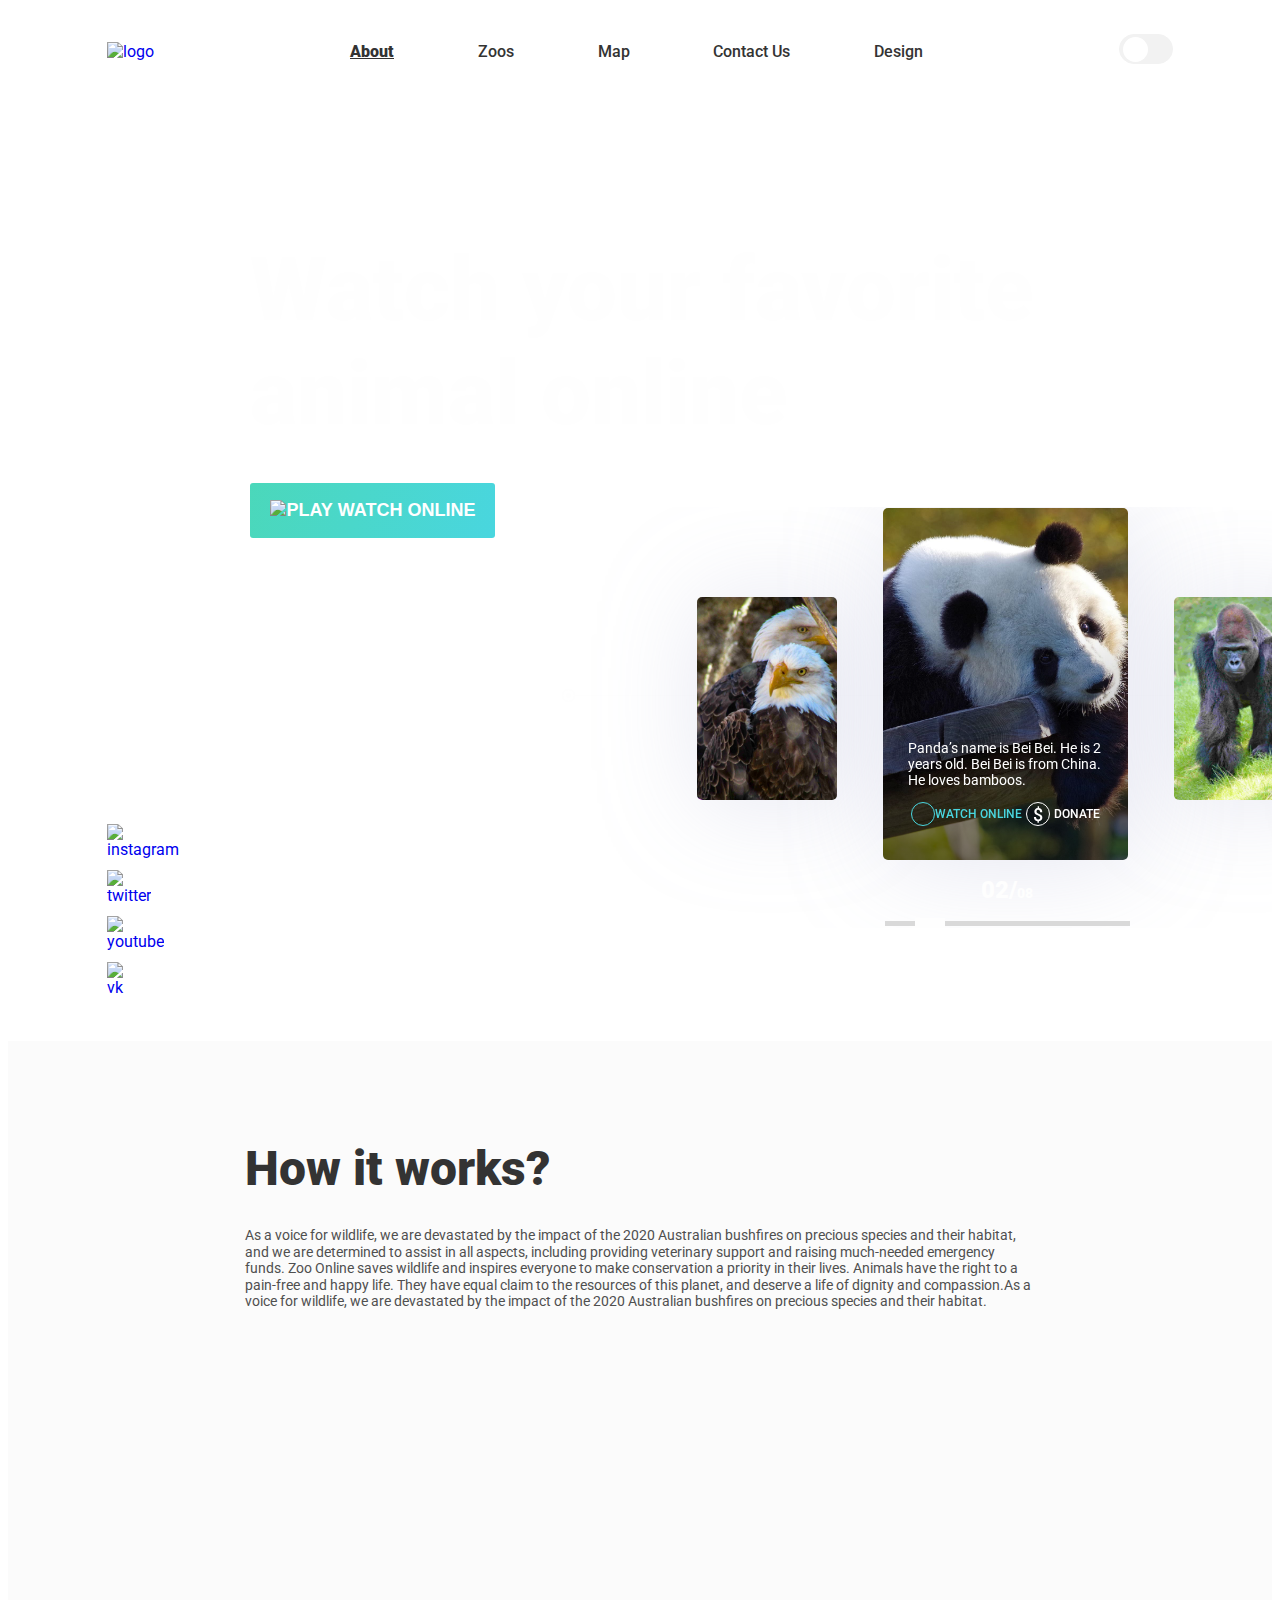
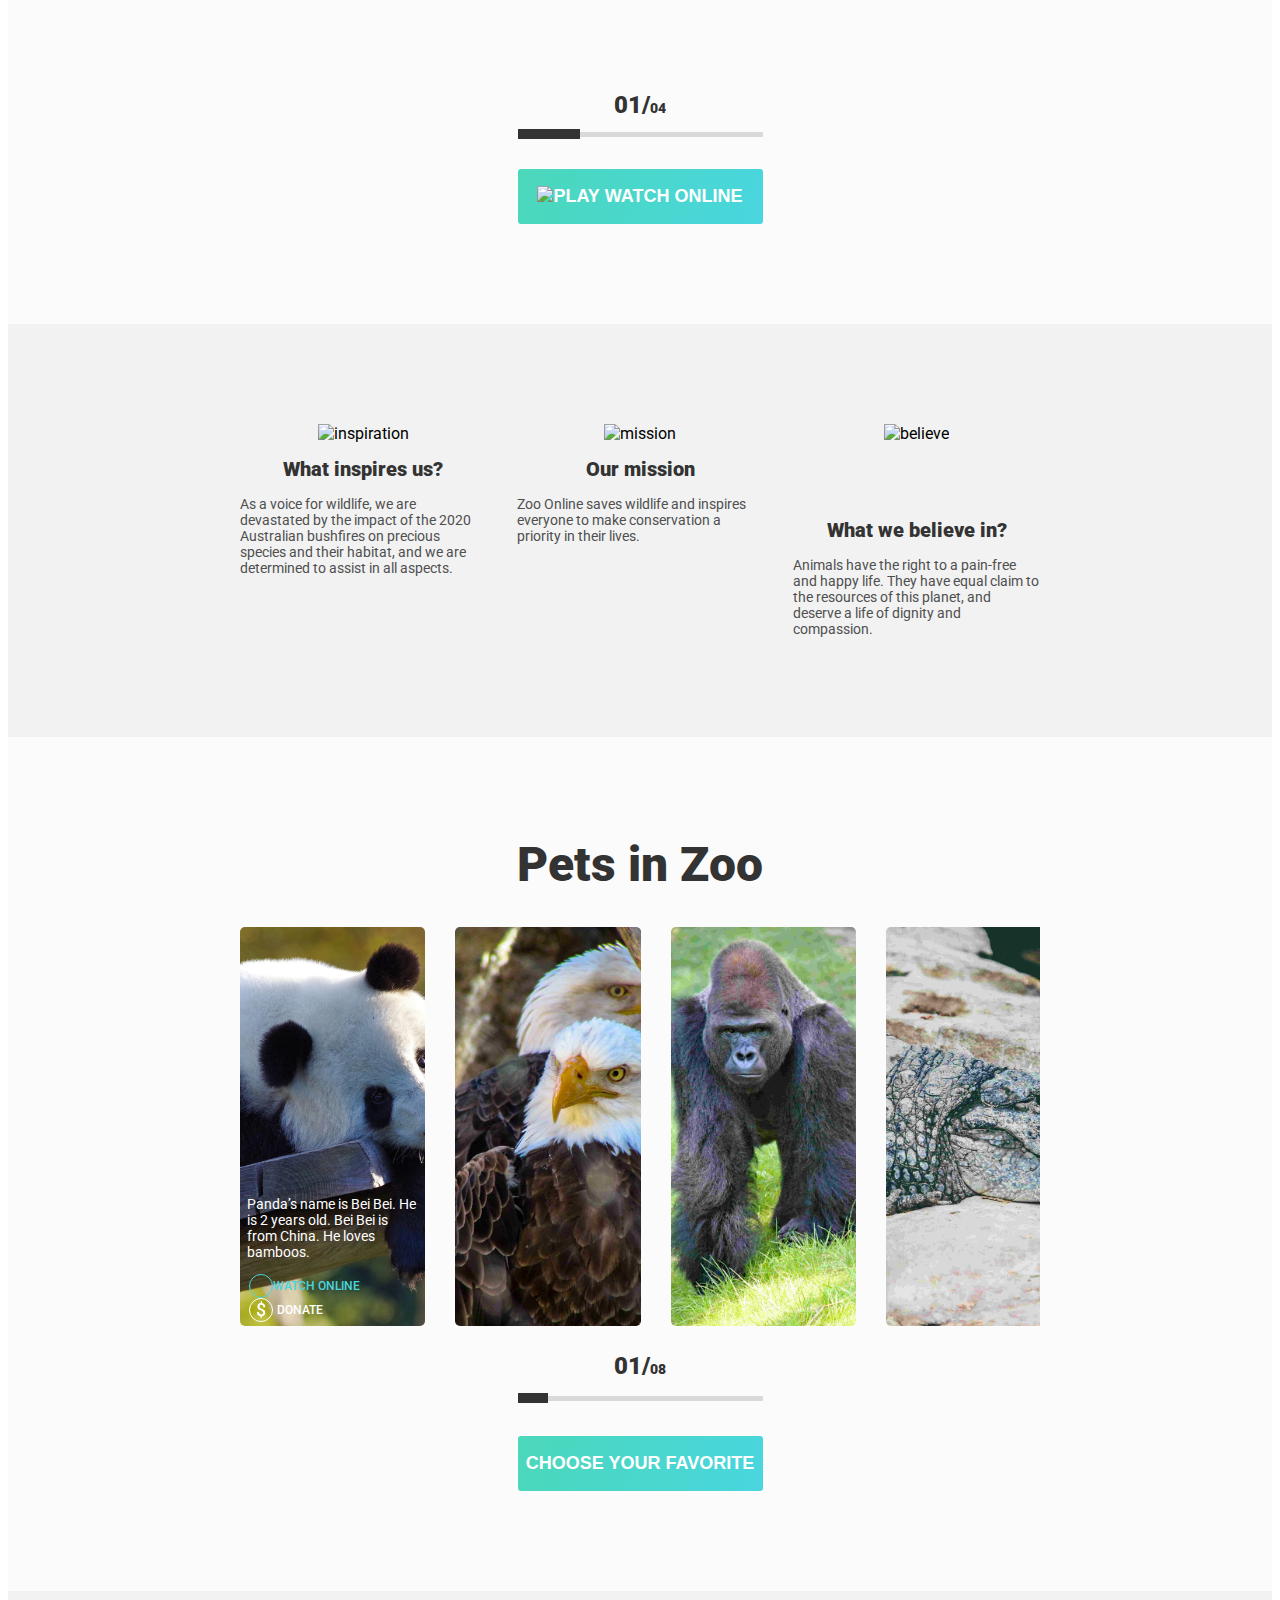
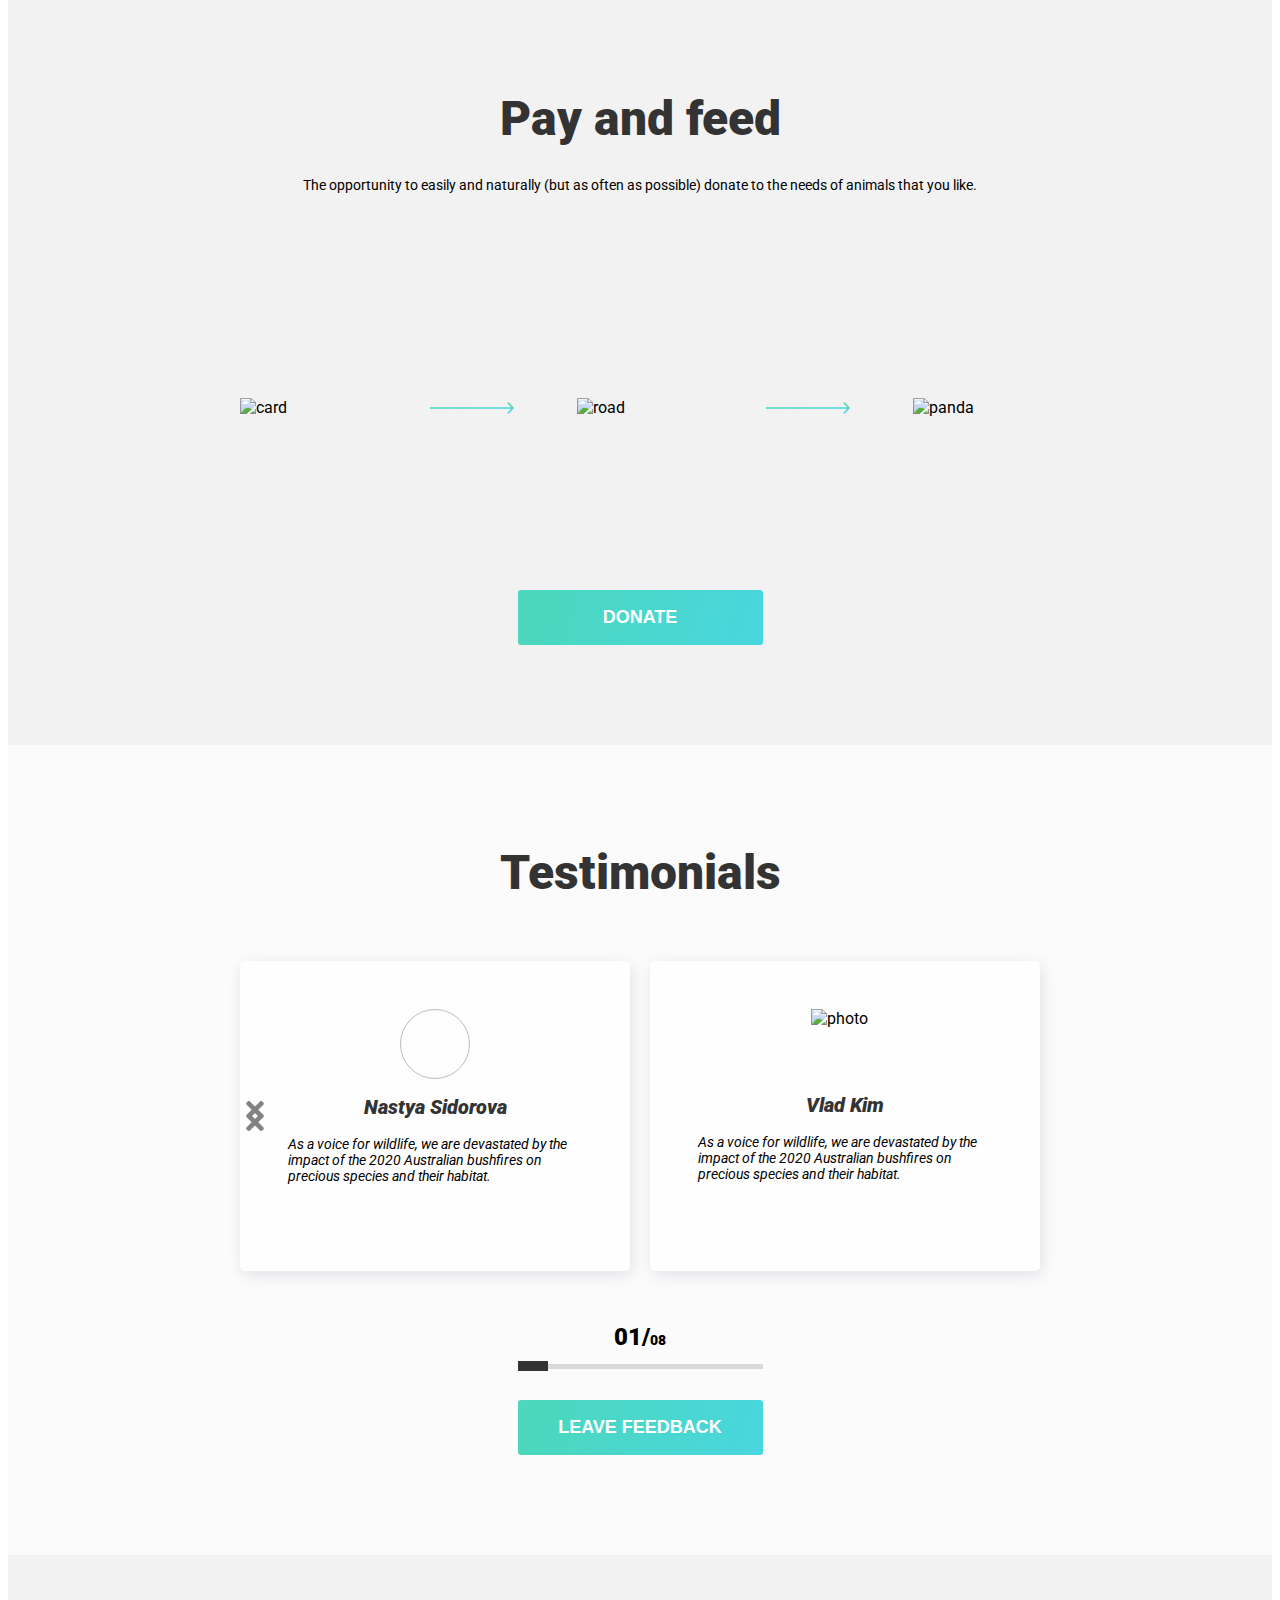
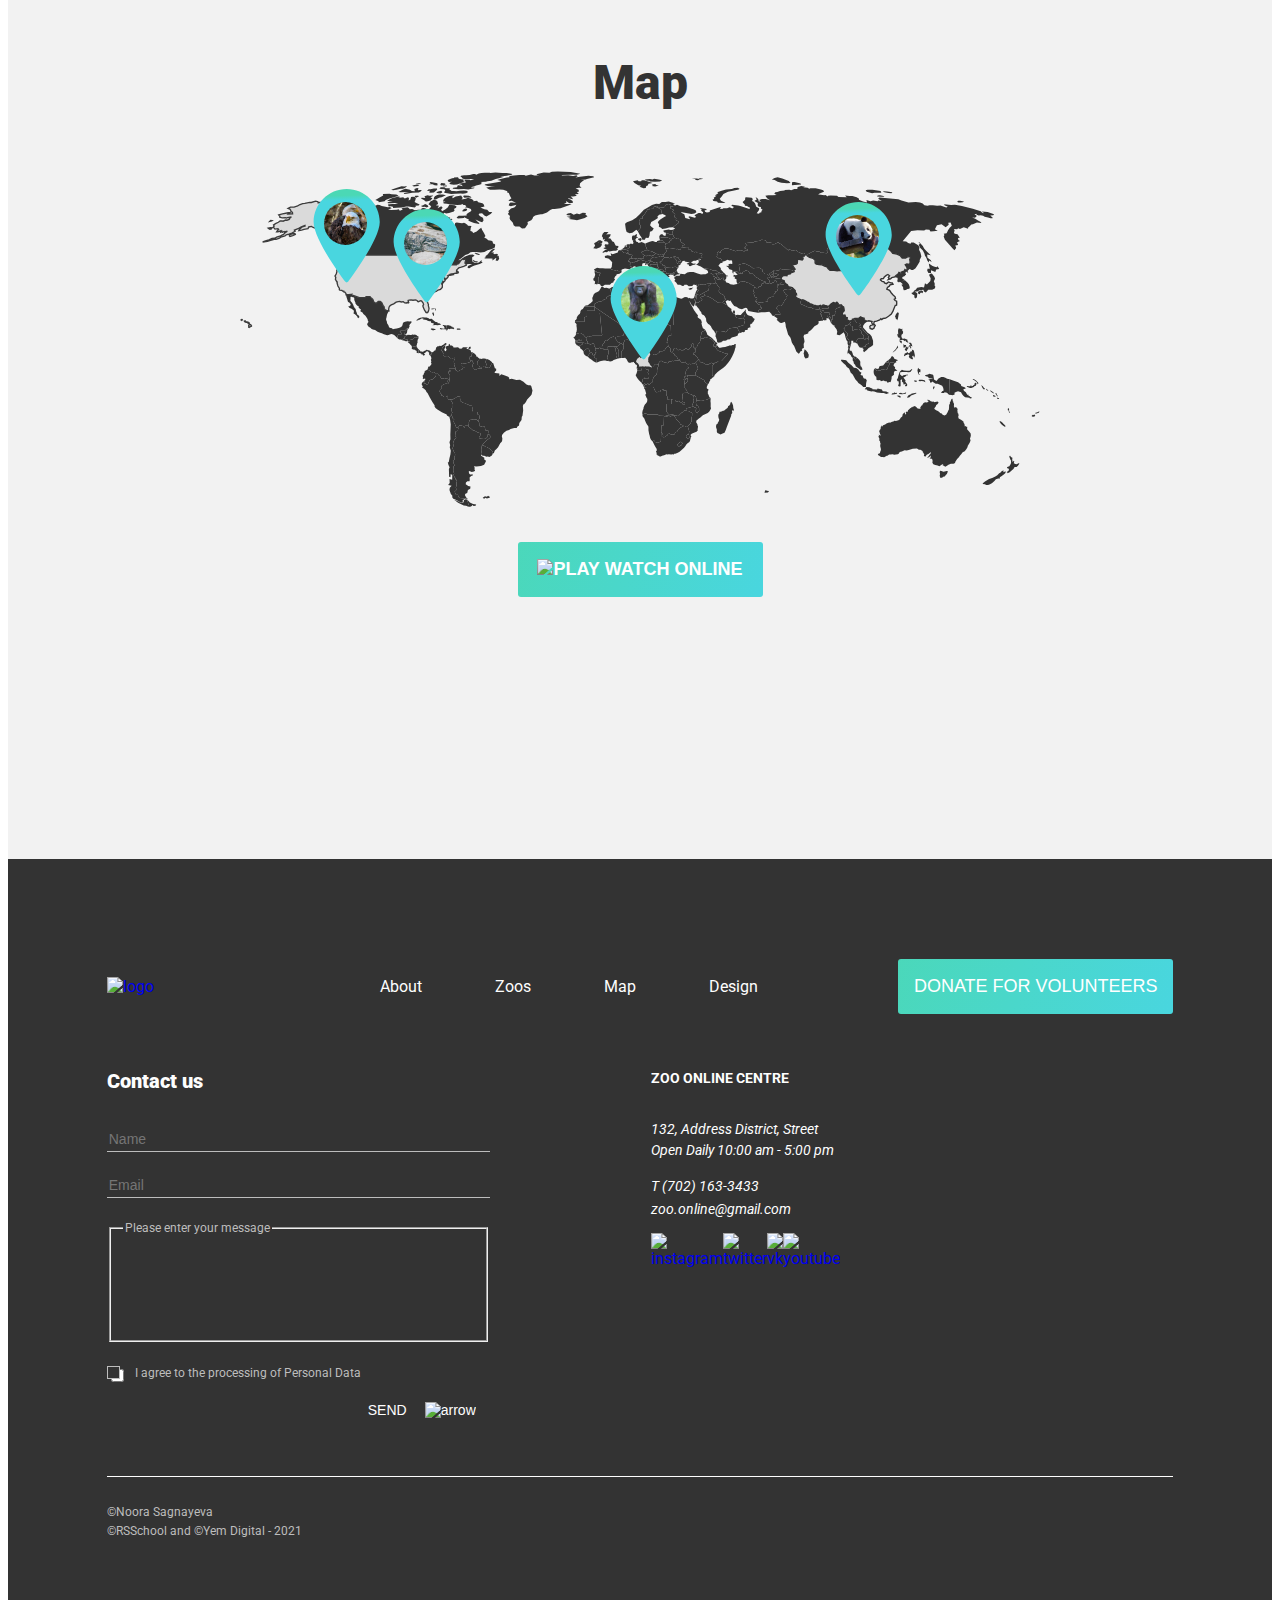
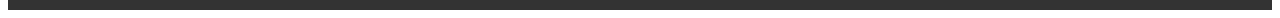
==== commit 19f006ab: "feat: implement slider in block Pets in Zoo" ====
--- a/online-zoo/index.html
+++ b/online-zoo/index.html
@@ -199,9 +199,25 @@
         <div class="container fourth_screen-container">
           <h3>Pets in Zoo</h3>
           <div class="fourth_screen-gallery">
-            <div class="fourth_screen-gallery-hider">
+            <div class="fourth_screen-gallery-hider" id="carousel">
               <div class="fourth_screen-slider">
                 <div class="fourth_screen-slider__img panda-slide">
+                  <div class="fourth_screen-slider__text panda-img__text active">
+                    <p>Panda’s name is Bei Bei. He
+                      is 2 years old. Bei Bei is from China. He loves bamboos.</p>
+                    <p class="textBtn">
+                      <a class="link-watch" href="pages/Zoos/panda/panda.html"><span class="watch-icon">
+                        <img src="assets/icons/play1.svg" alt="">
+                      </span>watch online</a>
+                      <a class="link-donate"><span class="donate-icon">
+                        <svg width="10" height="17" viewBox="0 0 10 17" fill="none" xmlns="http://www.w3.org/2000/svg">
+                        <path d="M7.19824 11.6602C7.19824 11.1621 7.04004 10.752 6.72363 10.4297C6.40723 10.1016 5.87988 9.80859 5.1416 9.55078C4.40332 9.28711 3.8291 9.04395 3.41895 8.82129C2.05371 8.08887 1.37109 7.00488 1.37109 5.56934C1.37109 4.59668 1.66699 3.79687 2.25879 3.16992C2.85059 2.54297 3.65332 2.1709 4.66699 2.05371V0.137695H6.07324V2.07129C7.09277 2.21777 7.88086 2.65137 8.4375 3.37207C8.99414 4.08691 9.27246 5.01855 9.27246 6.16699H7.14551C7.14551 5.42871 6.97852 4.84863 6.64453 4.42676C6.31641 3.99902 5.86816 3.78516 5.2998 3.78516C4.7373 3.78516 4.29785 3.9375 3.98145 4.24219C3.66504 4.54688 3.50684 4.9834 3.50684 5.55176C3.50684 6.06152 3.66211 6.47168 3.97266 6.78223C4.28906 7.08691 4.82227 7.37695 5.57227 7.65234C6.32227 7.92773 6.91113 8.18262 7.33887 8.41699C7.7666 8.65137 8.12695 8.9209 8.41992 9.22559C8.71289 9.52441 8.93848 9.87012 9.09668 10.2627C9.25488 10.6553 9.33398 11.1152 9.33398 11.6426C9.33398 12.6328 9.0293 13.4355 8.41992 14.0508C7.81641 14.666 6.97266 15.0293 5.88867 15.1406V16.8545H4.49121V15.1494C3.33105 15.0205 2.4375 14.6045 1.81055 13.9014C1.18945 13.1982 0.878906 12.2666 0.878906 11.1064H3.01465C3.01465 11.8447 3.19922 12.416 3.56836 12.8203C3.94336 13.2246 4.4707 13.4268 5.15039 13.4268C5.81836 13.4268 6.3252 13.2656 6.6709 12.9434C7.02246 12.6211 7.19824 12.1934 7.19824 11.6602Z" fill="white"/>
+                        </svg>
+                      </span>Donate</a>
+                    </p>
+                  </div>
+                </div>
+                <div class="fourth_screen-slider__img eagle-slide">
                   <div class="fourth_screen-slider__text panda-img__text">
                     <p>Panda’s name is Bei Bei. He
                       is 2 years old. Bei Bei is from China. He loves bamboos.</p>
@@ -217,28 +233,12 @@
                     </p>
                   </div>
                 </div>
-                <div class="fourth_screen-slider__img eagle-slide">
-                  <div class="fourth_screen-slider__text eagle-img__text">
-                    <p>Panda’s name is Bei Bei. He
-                      is 2 years old. Bei Bei is from China. He loves bamboos.</p>
-                    <p class="textBtn">
-                      <a class="link-watch" href="pages/Zoos/eagle/eagle.html"><span class="watch-icon">
-                        <img src="assets/icons/play1.svg" alt="">
-                      </span>watch online</a>
-                      <a class="link-donate"><span class="donate-icon">
-                        <svg width="10" height="17" viewBox="0 0 10 17" fill="none" xmlns="http://www.w3.org/2000/svg">
-                        <path d="M7.19824 11.6602C7.19824 11.1621 7.04004 10.752 6.72363 10.4297C6.40723 10.1016 5.87988 9.80859 5.1416 9.55078C4.40332 9.28711 3.8291 9.04395 3.41895 8.82129C2.05371 8.08887 1.37109 7.00488 1.37109 5.56934C1.37109 4.59668 1.66699 3.79687 2.25879 3.16992C2.85059 2.54297 3.65332 2.1709 4.66699 2.05371V0.137695H6.07324V2.07129C7.09277 2.21777 7.88086 2.65137 8.4375 3.37207C8.99414 4.08691 9.27246 5.01855 9.27246 6.16699H7.14551C7.14551 5.42871 6.97852 4.84863 6.64453 4.42676C6.31641 3.99902 5.86816 3.78516 5.2998 3.78516C4.7373 3.78516 4.29785 3.9375 3.98145 4.24219C3.66504 4.54688 3.50684 4.9834 3.50684 5.55176C3.50684 6.06152 3.66211 6.47168 3.97266 6.78223C4.28906 7.08691 4.82227 7.37695 5.57227 7.65234C6.32227 7.92773 6.91113 8.18262 7.33887 8.41699C7.7666 8.65137 8.12695 8.9209 8.41992 9.22559C8.71289 9.52441 8.93848 9.87012 9.09668 10.2627C9.25488 10.6553 9.33398 11.1152 9.33398 11.6426C9.33398 12.6328 9.0293 13.4355 8.41992 14.0508C7.81641 14.666 6.97266 15.0293 5.88867 15.1406V16.8545H4.49121V15.1494C3.33105 15.0205 2.4375 14.6045 1.81055 13.9014C1.18945 13.1982 0.878906 12.2666 0.878906 11.1064H3.01465C3.01465 11.8447 3.19922 12.416 3.56836 12.8203C3.94336 13.2246 4.4707 13.4268 5.15039 13.4268C5.81836 13.4268 6.3252 13.2656 6.6709 12.9434C7.02246 12.6211 7.19824 12.1934 7.19824 11.6602Z" fill="white"/>
-                        </svg>
-                      </span>Donate</a>
-                    </p>
-                  </div>
-                </div>
                 <div class="fourth_screen-slider__img gorilla-slide">
-                  <div class="fourth_screen-slider__text eagle-img__text">
-                    <p>Panda’s name is Bei Bei. He
-                      is 2 years old. Bei Bei is from China. He loves bamboos.</p>
-                    <p class="textBtn">
-                      <a class="link-watch" href="pages/Zoos/gorilla/gorilla.html"><span class="watch-icon">
+                  <div class="fourth_screen-slider__text panda-img__text">
+                    <p>Panda’s name is Bei Bei. He
+                      is 2 years old. Bei Bei is from China. He loves bamboos.</p>
+                    <p class="textBtn">
+                      <a class="link-watch" href="pages/Zoos/panda/panda.html"><span class="watch-icon">
                         <img src="assets/icons/play1.svg" alt="">
                       </span>watch online</a>
                       <a class="link-donate"><span class="donate-icon">
@@ -250,97 +250,89 @@
                   </div>
                 </div>
                 <div class="fourth_screen-slider__img crocodile-slide">
-                  <div class="fourth_screen-slider__text eagle-img__text">
-                    <p>Panda’s name is Bei Bei. He
-                      is 2 years old. Bei Bei is from China. He loves bamboos.</p>
-                    <p class="textBtn">
-                      <a class="link-watch" href="pages/Zoos/alligator/alligator.html"><span class="watch-icon">
-                        <img src="assets/icons/play1.svg" alt="">
-                      </span>watch online</a>
-                      <a class="link-donate"><span class="donate-icon">
-                        <svg width="10" height="17" viewBox="0 0 10 17" fill="none" xmlns="http://www.w3.org/2000/svg">
-                        <path d="M7.19824 11.6602C7.19824 11.1621 7.04004 10.752 6.72363 10.4297C6.40723 10.1016 5.87988 9.80859 5.1416 9.55078C4.40332 9.28711 3.8291 9.04395 3.41895 8.82129C2.05371 8.08887 1.37109 7.00488 1.37109 5.56934C1.37109 4.59668 1.66699 3.79687 2.25879 3.16992C2.85059 2.54297 3.65332 2.1709 4.66699 2.05371V0.137695H6.07324V2.07129C7.09277 2.21777 7.88086 2.65137 8.4375 3.37207C8.99414 4.08691 9.27246 5.01855 9.27246 6.16699H7.14551C7.14551 5.42871 6.97852 4.84863 6.64453 4.42676C6.31641 3.99902 5.86816 3.78516 5.2998 3.78516C4.7373 3.78516 4.29785 3.9375 3.98145 4.24219C3.66504 4.54688 3.50684 4.9834 3.50684 5.55176C3.50684 6.06152 3.66211 6.47168 3.97266 6.78223C4.28906 7.08691 4.82227 7.37695 5.57227 7.65234C6.32227 7.92773 6.91113 8.18262 7.33887 8.41699C7.7666 8.65137 8.12695 8.9209 8.41992 9.22559C8.71289 9.52441 8.93848 9.87012 9.09668 10.2627C9.25488 10.6553 9.33398 11.1152 9.33398 11.6426C9.33398 12.6328 9.0293 13.4355 8.41992 14.0508C7.81641 14.666 6.97266 15.0293 5.88867 15.1406V16.8545H4.49121V15.1494C3.33105 15.0205 2.4375 14.6045 1.81055 13.9014C1.18945 13.1982 0.878906 12.2666 0.878906 11.1064H3.01465C3.01465 11.8447 3.19922 12.416 3.56836 12.8203C3.94336 13.2246 4.4707 13.4268 5.15039 13.4268C5.81836 13.4268 6.3252 13.2656 6.6709 12.9434C7.02246 12.6211 7.19824 12.1934 7.19824 11.6602Z" fill="white"/>
-                        </svg>
-                      </span>Donate</a>
-                    </p>
-                  </div>
-                </div>
-                <div class="fourth_screen-slider__img crocodile-slide">
-                  <div class="fourth_screen-slider__text eagle-img__text">
-                    <p>Panda’s name is Bei Bei. He
-                      is 2 years old. Bei Bei is from China. He loves bamboos.</p>
-                    <p class="textBtn">
-                      <a class="link-watch" href="pages/Zoos/alligator/alligator.html"><span class="watch-icon">
-                        <img src="assets/icons/play1.svg" alt="">
-                      </span>watch online</a>
-                      <a class="link-donate"><span class="donate-icon">
-                        <svg width="10" height="17" viewBox="0 0 10 17" fill="none" xmlns="http://www.w3.org/2000/svg">
-                        <path d="M7.19824 11.6602C7.19824 11.1621 7.04004 10.752 6.72363 10.4297C6.40723 10.1016 5.87988 9.80859 5.1416 9.55078C4.40332 9.28711 3.8291 9.04395 3.41895 8.82129C2.05371 8.08887 1.37109 7.00488 1.37109 5.56934C1.37109 4.59668 1.66699 3.79687 2.25879 3.16992C2.85059 2.54297 3.65332 2.1709 4.66699 2.05371V0.137695H6.07324V2.07129C7.09277 2.21777 7.88086 2.65137 8.4375 3.37207C8.99414 4.08691 9.27246 5.01855 9.27246 6.16699H7.14551C7.14551 5.42871 6.97852 4.84863 6.64453 4.42676C6.31641 3.99902 5.86816 3.78516 5.2998 3.78516C4.7373 3.78516 4.29785 3.9375 3.98145 4.24219C3.66504 4.54688 3.50684 4.9834 3.50684 5.55176C3.50684 6.06152 3.66211 6.47168 3.97266 6.78223C4.28906 7.08691 4.82227 7.37695 5.57227 7.65234C6.32227 7.92773 6.91113 8.18262 7.33887 8.41699C7.7666 8.65137 8.12695 8.9209 8.41992 9.22559C8.71289 9.52441 8.93848 9.87012 9.09668 10.2627C9.25488 10.6553 9.33398 11.1152 9.33398 11.6426C9.33398 12.6328 9.0293 13.4355 8.41992 14.0508C7.81641 14.666 6.97266 15.0293 5.88867 15.1406V16.8545H4.49121V15.1494C3.33105 15.0205 2.4375 14.6045 1.81055 13.9014C1.18945 13.1982 0.878906 12.2666 0.878906 11.1064H3.01465C3.01465 11.8447 3.19922 12.416 3.56836 12.8203C3.94336 13.2246 4.4707 13.4268 5.15039 13.4268C5.81836 13.4268 6.3252 13.2656 6.6709 12.9434C7.02246 12.6211 7.19824 12.1934 7.19824 11.6602Z" fill="white"/>
-                        </svg>
-                      </span>Donate</a>
-                    </p>
-                  </div>
-                </div>
-                <div class="fourth_screen-slider__img crocodile-slide">
-                  <div class="fourth_screen-slider__text eagle-img__text">
-                    <p>Panda’s name is Bei Bei. He
-                      is 2 years old. Bei Bei is from China. He loves bamboos.</p>
-                    <p class="textBtn">
-                      <a class="link-watch" href="pages/Zoos/alligator/alligator.html"><span class="watch-icon">
-                        <img src="assets/icons/play1.svg" alt="">
-                      </span>watch online</a>
-                      <a class="link-donate"><span class="donate-icon">
-                        <svg width="10" height="17" viewBox="0 0 10 17" fill="none" xmlns="http://www.w3.org/2000/svg">
-                        <path d="M7.19824 11.6602C7.19824 11.1621 7.04004 10.752 6.72363 10.4297C6.40723 10.1016 5.87988 9.80859 5.1416 9.55078C4.40332 9.28711 3.8291 9.04395 3.41895 8.82129C2.05371 8.08887 1.37109 7.00488 1.37109 5.56934C1.37109 4.59668 1.66699 3.79687 2.25879 3.16992C2.85059 2.54297 3.65332 2.1709 4.66699 2.05371V0.137695H6.07324V2.07129C7.09277 2.21777 7.88086 2.65137 8.4375 3.37207C8.99414 4.08691 9.27246 5.01855 9.27246 6.16699H7.14551C7.14551 5.42871 6.97852 4.84863 6.64453 4.42676C6.31641 3.99902 5.86816 3.78516 5.2998 3.78516C4.7373 3.78516 4.29785 3.9375 3.98145 4.24219C3.66504 4.54688 3.50684 4.9834 3.50684 5.55176C3.50684 6.06152 3.66211 6.47168 3.97266 6.78223C4.28906 7.08691 4.82227 7.37695 5.57227 7.65234C6.32227 7.92773 6.91113 8.18262 7.33887 8.41699C7.7666 8.65137 8.12695 8.9209 8.41992 9.22559C8.71289 9.52441 8.93848 9.87012 9.09668 10.2627C9.25488 10.6553 9.33398 11.1152 9.33398 11.6426C9.33398 12.6328 9.0293 13.4355 8.41992 14.0508C7.81641 14.666 6.97266 15.0293 5.88867 15.1406V16.8545H4.49121V15.1494C3.33105 15.0205 2.4375 14.6045 1.81055 13.9014C1.18945 13.1982 0.878906 12.2666 0.878906 11.1064H3.01465C3.01465 11.8447 3.19922 12.416 3.56836 12.8203C3.94336 13.2246 4.4707 13.4268 5.15039 13.4268C5.81836 13.4268 6.3252 13.2656 6.6709 12.9434C7.02246 12.6211 7.19824 12.1934 7.19824 11.6602Z" fill="white"/>
-                        </svg>
-                      </span>Donate</a>
-                    </p>
-                  </div>
-                </div>
-                <div class="fourth_screen-slider__img crocodile-slide">
-                  <div class="fourth_screen-slider__text eagle-img__text">
-                    <p>Panda’s name is Bei Bei. He
-                      is 2 years old. Bei Bei is from China. He loves bamboos.</p>
-                    <p class="textBtn">
-                      <a class="link-watch" href="pages/Zoos/alligator/alligator.html"><span class="watch-icon">
-                        <img src="assets/icons/play1.svg" alt="">
-                      </span>watch online</a>
-                      <a class="link-donate"><span class="donate-icon">
-                        <svg width="10" height="17" viewBox="0 0 10 17" fill="none" xmlns="http://www.w3.org/2000/svg">
-                        <path d="M7.19824 11.6602C7.19824 11.1621 7.04004 10.752 6.72363 10.4297C6.40723 10.1016 5.87988 9.80859 5.1416 9.55078C4.40332 9.28711 3.8291 9.04395 3.41895 8.82129C2.05371 8.08887 1.37109 7.00488 1.37109 5.56934C1.37109 4.59668 1.66699 3.79687 2.25879 3.16992C2.85059 2.54297 3.65332 2.1709 4.66699 2.05371V0.137695H6.07324V2.07129C7.09277 2.21777 7.88086 2.65137 8.4375 3.37207C8.99414 4.08691 9.27246 5.01855 9.27246 6.16699H7.14551C7.14551 5.42871 6.97852 4.84863 6.64453 4.42676C6.31641 3.99902 5.86816 3.78516 5.2998 3.78516C4.7373 3.78516 4.29785 3.9375 3.98145 4.24219C3.66504 4.54688 3.50684 4.9834 3.50684 5.55176C3.50684 6.06152 3.66211 6.47168 3.97266 6.78223C4.28906 7.08691 4.82227 7.37695 5.57227 7.65234C6.32227 7.92773 6.91113 8.18262 7.33887 8.41699C7.7666 8.65137 8.12695 8.9209 8.41992 9.22559C8.71289 9.52441 8.93848 9.87012 9.09668 10.2627C9.25488 10.6553 9.33398 11.1152 9.33398 11.6426C9.33398 12.6328 9.0293 13.4355 8.41992 14.0508C7.81641 14.666 6.97266 15.0293 5.88867 15.1406V16.8545H4.49121V15.1494C3.33105 15.0205 2.4375 14.6045 1.81055 13.9014C1.18945 13.1982 0.878906 12.2666 0.878906 11.1064H3.01465C3.01465 11.8447 3.19922 12.416 3.56836 12.8203C3.94336 13.2246 4.4707 13.4268 5.15039 13.4268C5.81836 13.4268 6.3252 13.2656 6.6709 12.9434C7.02246 12.6211 7.19824 12.1934 7.19824 11.6602Z" fill="white"/>
-                        </svg>
-                      </span>Donate</a>
-                    </p>
-                  </div>
-                </div>
-                <div class="fourth_screen-slider__img crocodile-slide">
-                  <div class="fourth_screen-slider__text eagle-img__text">
-                    <p>Panda’s name is Bei Bei. He
-                      is 2 years old. Bei Bei is from China. He loves bamboos.</p>
-                    <p class="textBtn">
-                      <a class="link-watch" href="pages/Zoos/alligator/alligator.html"><span class="watch-icon">
-                        <img src="assets/icons/play1.svg" alt="">
-                      </span>watch online</a>
-                      <a class="link-donate"><span class="donate-icon">
-                        <svg width="10" height="17" viewBox="0 0 10 17" fill="none" xmlns="http://www.w3.org/2000/svg">
-                        <path d="M7.19824 11.6602C7.19824 11.1621 7.04004 10.752 6.72363 10.4297C6.40723 10.1016 5.87988 9.80859 5.1416 9.55078C4.40332 9.28711 3.8291 9.04395 3.41895 8.82129C2.05371 8.08887 1.37109 7.00488 1.37109 5.56934C1.37109 4.59668 1.66699 3.79687 2.25879 3.16992C2.85059 2.54297 3.65332 2.1709 4.66699 2.05371V0.137695H6.07324V2.07129C7.09277 2.21777 7.88086 2.65137 8.4375 3.37207C8.99414 4.08691 9.27246 5.01855 9.27246 6.16699H7.14551C7.14551 5.42871 6.97852 4.84863 6.64453 4.42676C6.31641 3.99902 5.86816 3.78516 5.2998 3.78516C4.7373 3.78516 4.29785 3.9375 3.98145 4.24219C3.66504 4.54688 3.50684 4.9834 3.50684 5.55176C3.50684 6.06152 3.66211 6.47168 3.97266 6.78223C4.28906 7.08691 4.82227 7.37695 5.57227 7.65234C6.32227 7.92773 6.91113 8.18262 7.33887 8.41699C7.7666 8.65137 8.12695 8.9209 8.41992 9.22559C8.71289 9.52441 8.93848 9.87012 9.09668 10.2627C9.25488 10.6553 9.33398 11.1152 9.33398 11.6426C9.33398 12.6328 9.0293 13.4355 8.41992 14.0508C7.81641 14.666 6.97266 15.0293 5.88867 15.1406V16.8545H4.49121V15.1494C3.33105 15.0205 2.4375 14.6045 1.81055 13.9014C1.18945 13.1982 0.878906 12.2666 0.878906 11.1064H3.01465C3.01465 11.8447 3.19922 12.416 3.56836 12.8203C3.94336 13.2246 4.4707 13.4268 5.15039 13.4268C5.81836 13.4268 6.3252 13.2656 6.6709 12.9434C7.02246 12.6211 7.19824 12.1934 7.19824 11.6602Z" fill="white"/>
-                        </svg>
-                      </span>Donate</a>
-                    </p>
-                  </div>
-                </div>
-              </div>
-            </div>
-            <div class="arrowLeft-box ">
-              <svg class="arrowLeft" width="30" height="30" viewBox="0 0 30 30" fill="none" xmlns="http://www.w3.org/2000/svg">
-                <path d="M6.6663 16.1706L20.0167 29.5207C20.3255 29.8298 20.7376 30 21.1772 30C21.6167 30 22.0289 29.8298 22.3376 29.5207L23.3208 28.5378C23.9605 27.8973 23.9605 26.8564 23.3208 26.2169L12.1102 15.0062L23.3332 3.78314C23.642 3.47412 23.8125 3.06217 23.8125 2.6229C23.8125 2.18315 23.642 1.7712 23.3332 1.46194L22.3501 0.479263C22.0411 0.17024 21.6291 0 21.1896 0C20.7501 0 20.3379 0.17024 20.0291 0.479263L6.6663 13.8416C6.35679 14.1516 6.18679 14.5655 6.18777 15.0055C6.18679 15.4472 6.35679 15.8608 6.6663 16.1706Z" fill="#828282"/>
-              </svg>
-            </div>
-            <div class="arrowRight-box">
-              <svg class="arrowRight" width="30" height="30" viewBox="0 0 30 30" fill="none" xmlns="http://www.w3.org/2000/svg">
-                <path d="M23.3337 13.8294L9.98332 0.479264C9.67454 0.170243 9.26235 0 8.82284 0C8.38334 0 7.97114 0.170243 7.66237 0.479264L6.6792 1.46218C6.03945 2.10267 6.03945 3.14363 6.6792 3.78314L17.8898 14.9938L6.66676 26.2169C6.35799 26.5259 6.1875 26.9378 6.1875 27.3771C6.1875 27.8168 6.35799 28.2288 6.66676 28.5381L7.64993 29.5207C7.95895 29.8298 8.3709 30 8.81041 30C9.24991 30 9.66211 29.8298 9.97088 29.5207L23.3337 16.1584C23.6432 15.8484 23.8132 15.4345 23.8122 14.9945C23.8132 14.5528 23.6432 14.1392 23.3337 13.8294Z" fill="#828282"/>
-              </svg>
-            </div>
+                  <div class="fourth_screen-slider__text panda-img__text">
+                    <p>Panda’s name is Bei Bei. He
+                      is 2 years old. Bei Bei is from China. He loves bamboos.</p>
+                    <p class="textBtn">
+                      <a class="link-watch" href="pages/Zoos/panda/panda.html"><span class="watch-icon">
+                        <img src="assets/icons/play1.svg" alt="">
+                      </span>watch online</a>
+                      <a class="link-donate"><span class="donate-icon">
+                        <svg width="10" height="17" viewBox="0 0 10 17" fill="none" xmlns="http://www.w3.org/2000/svg">
+                        <path d="M7.19824 11.6602C7.19824 11.1621 7.04004 10.752 6.72363 10.4297C6.40723 10.1016 5.87988 9.80859 5.1416 9.55078C4.40332 9.28711 3.8291 9.04395 3.41895 8.82129C2.05371 8.08887 1.37109 7.00488 1.37109 5.56934C1.37109 4.59668 1.66699 3.79687 2.25879 3.16992C2.85059 2.54297 3.65332 2.1709 4.66699 2.05371V0.137695H6.07324V2.07129C7.09277 2.21777 7.88086 2.65137 8.4375 3.37207C8.99414 4.08691 9.27246 5.01855 9.27246 6.16699H7.14551C7.14551 5.42871 6.97852 4.84863 6.64453 4.42676C6.31641 3.99902 5.86816 3.78516 5.2998 3.78516C4.7373 3.78516 4.29785 3.9375 3.98145 4.24219C3.66504 4.54688 3.50684 4.9834 3.50684 5.55176C3.50684 6.06152 3.66211 6.47168 3.97266 6.78223C4.28906 7.08691 4.82227 7.37695 5.57227 7.65234C6.32227 7.92773 6.91113 8.18262 7.33887 8.41699C7.7666 8.65137 8.12695 8.9209 8.41992 9.22559C8.71289 9.52441 8.93848 9.87012 9.09668 10.2627C9.25488 10.6553 9.33398 11.1152 9.33398 11.6426C9.33398 12.6328 9.0293 13.4355 8.41992 14.0508C7.81641 14.666 6.97266 15.0293 5.88867 15.1406V16.8545H4.49121V15.1494C3.33105 15.0205 2.4375 14.6045 1.81055 13.9014C1.18945 13.1982 0.878906 12.2666 0.878906 11.1064H3.01465C3.01465 11.8447 3.19922 12.416 3.56836 12.8203C3.94336 13.2246 4.4707 13.4268 5.15039 13.4268C5.81836 13.4268 6.3252 13.2656 6.6709 12.9434C7.02246 12.6211 7.19824 12.1934 7.19824 11.6602Z" fill="white"/>
+                        </svg>
+                      </span>Donate</a>
+                    </p>
+                  </div>
+                </div>
+                <div class="fourth_screen-slider__img elephant-slide">
+                  <div class="fourth_screen-slider__text panda-img__text">
+                    <p>Panda’s name is Bei Bei. He
+                      is 2 years old. Bei Bei is from China. He loves bamboos.</p>
+                    <p class="textBtn">
+                      <a class="link-watch" href="pages/Zoos/panda/panda.html"><span class="watch-icon">
+                        <img src="assets/icons/play1.svg" alt="">
+                      </span>watch online</a>
+                      <a class="link-donate"><span class="donate-icon">
+                        <svg width="10" height="17" viewBox="0 0 10 17" fill="none" xmlns="http://www.w3.org/2000/svg">
+                        <path d="M7.19824 11.6602C7.19824 11.1621 7.04004 10.752 6.72363 10.4297C6.40723 10.1016 5.87988 9.80859 5.1416 9.55078C4.40332 9.28711 3.8291 9.04395 3.41895 8.82129C2.05371 8.08887 1.37109 7.00488 1.37109 5.56934C1.37109 4.59668 1.66699 3.79687 2.25879 3.16992C2.85059 2.54297 3.65332 2.1709 4.66699 2.05371V0.137695H6.07324V2.07129C7.09277 2.21777 7.88086 2.65137 8.4375 3.37207C8.99414 4.08691 9.27246 5.01855 9.27246 6.16699H7.14551C7.14551 5.42871 6.97852 4.84863 6.64453 4.42676C6.31641 3.99902 5.86816 3.78516 5.2998 3.78516C4.7373 3.78516 4.29785 3.9375 3.98145 4.24219C3.66504 4.54688 3.50684 4.9834 3.50684 5.55176C3.50684 6.06152 3.66211 6.47168 3.97266 6.78223C4.28906 7.08691 4.82227 7.37695 5.57227 7.65234C6.32227 7.92773 6.91113 8.18262 7.33887 8.41699C7.7666 8.65137 8.12695 8.9209 8.41992 9.22559C8.71289 9.52441 8.93848 9.87012 9.09668 10.2627C9.25488 10.6553 9.33398 11.1152 9.33398 11.6426C9.33398 12.6328 9.0293 13.4355 8.41992 14.0508C7.81641 14.666 6.97266 15.0293 5.88867 15.1406V16.8545H4.49121V15.1494C3.33105 15.0205 2.4375 14.6045 1.81055 13.9014C1.18945 13.1982 0.878906 12.2666 0.878906 11.1064H3.01465C3.01465 11.8447 3.19922 12.416 3.56836 12.8203C3.94336 13.2246 4.4707 13.4268 5.15039 13.4268C5.81836 13.4268 6.3252 13.2656 6.6709 12.9434C7.02246 12.6211 7.19824 12.1934 7.19824 11.6602Z" fill="white"/>
+                        </svg>
+                      </span>Donate</a>
+                    </p>
+                  </div>
+                </div>
+                <div class="fourth_screen-slider__img fox-slide">
+                  <div class="fourth_screen-slider__text panda-img__text">
+                    <p>Panda’s name is Bei Bei. He
+                      is 2 years old. Bei Bei is from China. He loves bamboos.</p>
+                    <p class="textBtn">
+                      <a class="link-watch" href="pages/Zoos/panda/panda.html"><span class="watch-icon">
+                        <img src="assets/icons/play1.svg" alt="">
+                      </span>watch online</a>
+                      <a class="link-donate"><span class="donate-icon">
+                        <svg width="10" height="17" viewBox="0 0 10 17" fill="none" xmlns="http://www.w3.org/2000/svg">
+                        <path d="M7.19824 11.6602C7.19824 11.1621 7.04004 10.752 6.72363 10.4297C6.40723 10.1016 5.87988 9.80859 5.1416 9.55078C4.40332 9.28711 3.8291 9.04395 3.41895 8.82129C2.05371 8.08887 1.37109 7.00488 1.37109 5.56934C1.37109 4.59668 1.66699 3.79687 2.25879 3.16992C2.85059 2.54297 3.65332 2.1709 4.66699 2.05371V0.137695H6.07324V2.07129C7.09277 2.21777 7.88086 2.65137 8.4375 3.37207C8.99414 4.08691 9.27246 5.01855 9.27246 6.16699H7.14551C7.14551 5.42871 6.97852 4.84863 6.64453 4.42676C6.31641 3.99902 5.86816 3.78516 5.2998 3.78516C4.7373 3.78516 4.29785 3.9375 3.98145 4.24219C3.66504 4.54688 3.50684 4.9834 3.50684 5.55176C3.50684 6.06152 3.66211 6.47168 3.97266 6.78223C4.28906 7.08691 4.82227 7.37695 5.57227 7.65234C6.32227 7.92773 6.91113 8.18262 7.33887 8.41699C7.7666 8.65137 8.12695 8.9209 8.41992 9.22559C8.71289 9.52441 8.93848 9.87012 9.09668 10.2627C9.25488 10.6553 9.33398 11.1152 9.33398 11.6426C9.33398 12.6328 9.0293 13.4355 8.41992 14.0508C7.81641 14.666 6.97266 15.0293 5.88867 15.1406V16.8545H4.49121V15.1494C3.33105 15.0205 2.4375 14.6045 1.81055 13.9014C1.18945 13.1982 0.878906 12.2666 0.878906 11.1064H3.01465C3.01465 11.8447 3.19922 12.416 3.56836 12.8203C3.94336 13.2246 4.4707 13.4268 5.15039 13.4268C5.81836 13.4268 6.3252 13.2656 6.6709 12.9434C7.02246 12.6211 7.19824 12.1934 7.19824 11.6602Z" fill="white"/>
+                        </svg>
+                      </span>Donate</a>
+                    </p>
+                  </div>
+                </div>
+                <div class="fourth_screen-slider__img lion-slide">
+                  <div class="fourth_screen-slider__text panda-img__text">
+                    <p>Panda’s name is Bei Bei. He
+                      is 2 years old. Bei Bei is from China. He loves bamboos.</p>
+                    <p class="textBtn">
+                      <a class="link-watch" href="pages/Zoos/panda/panda.html"><span class="watch-icon">
+                        <img src="assets/icons/play1.svg" alt="">
+                      </span>watch online</a>
+                      <a class="link-donate"><span class="donate-icon">
+                        <svg width="10" height="17" viewBox="0 0 10 17" fill="none" xmlns="http://www.w3.org/2000/svg">
+                        <path d="M7.19824 11.6602C7.19824 11.1621 7.04004 10.752 6.72363 10.4297C6.40723 10.1016 5.87988 9.80859 5.1416 9.55078C4.40332 9.28711 3.8291 9.04395 3.41895 8.82129C2.05371 8.08887 1.37109 7.00488 1.37109 5.56934C1.37109 4.59668 1.66699 3.79687 2.25879 3.16992C2.85059 2.54297 3.65332 2.1709 4.66699 2.05371V0.137695H6.07324V2.07129C7.09277 2.21777 7.88086 2.65137 8.4375 3.37207C8.99414 4.08691 9.27246 5.01855 9.27246 6.16699H7.14551C7.14551 5.42871 6.97852 4.84863 6.64453 4.42676C6.31641 3.99902 5.86816 3.78516 5.2998 3.78516C4.7373 3.78516 4.29785 3.9375 3.98145 4.24219C3.66504 4.54688 3.50684 4.9834 3.50684 5.55176C3.50684 6.06152 3.66211 6.47168 3.97266 6.78223C4.28906 7.08691 4.82227 7.37695 5.57227 7.65234C6.32227 7.92773 6.91113 8.18262 7.33887 8.41699C7.7666 8.65137 8.12695 8.9209 8.41992 9.22559C8.71289 9.52441 8.93848 9.87012 9.09668 10.2627C9.25488 10.6553 9.33398 11.1152 9.33398 11.6426C9.33398 12.6328 9.0293 13.4355 8.41992 14.0508C7.81641 14.666 6.97266 15.0293 5.88867 15.1406V16.8545H4.49121V15.1494C3.33105 15.0205 2.4375 14.6045 1.81055 13.9014C1.18945 13.1982 0.878906 12.2666 0.878906 11.1064H3.01465C3.01465 11.8447 3.19922 12.416 3.56836 12.8203C3.94336 13.2246 4.4707 13.4268 5.15039 13.4268C5.81836 13.4268 6.3252 13.2656 6.6709 12.9434C7.02246 12.6211 7.19824 12.1934 7.19824 11.6602Z" fill="white"/>
+                        </svg>
+                      </span>Donate</a>
+                    </p>
+                  </div>
+                </div>
+                <div class="fourth_screen-slider__img tiger-slide">
+                  <div class="fourth_screen-slider__text panda-img__text">
+                    <p>Panda’s name is Bei Bei. He
+                      is 2 years old. Bei Bei is from China. He loves bamboos.</p>
+                    <p class="textBtn">
+                      <a class="link-watch" href="pages/Zoos/panda/panda.html"><span class="watch-icon">
+                        <img src="assets/icons/play1.svg" alt="">
+                      </span>watch online</a>
+                      <a class="link-donate"><span class="donate-icon">
+                        <svg width="10" height="17" viewBox="0 0 10 17" fill="none" xmlns="http://www.w3.org/2000/svg">
+                        <path d="M7.19824 11.6602C7.19824 11.1621 7.04004 10.752 6.72363 10.4297C6.40723 10.1016 5.87988 9.80859 5.1416 9.55078C4.40332 9.28711 3.8291 9.04395 3.41895 8.82129C2.05371 8.08887 1.37109 7.00488 1.37109 5.56934C1.37109 4.59668 1.66699 3.79687 2.25879 3.16992C2.85059 2.54297 3.65332 2.1709 4.66699 2.05371V0.137695H6.07324V2.07129C7.09277 2.21777 7.88086 2.65137 8.4375 3.37207C8.99414 4.08691 9.27246 5.01855 9.27246 6.16699H7.14551C7.14551 5.42871 6.97852 4.84863 6.64453 4.42676C6.31641 3.99902 5.86816 3.78516 5.2998 3.78516C4.7373 3.78516 4.29785 3.9375 3.98145 4.24219C3.66504 4.54688 3.50684 4.9834 3.50684 5.55176C3.50684 6.06152 3.66211 6.47168 3.97266 6.78223C4.28906 7.08691 4.82227 7.37695 5.57227 7.65234C6.32227 7.92773 6.91113 8.18262 7.33887 8.41699C7.7666 8.65137 8.12695 8.9209 8.41992 9.22559C8.71289 9.52441 8.93848 9.87012 9.09668 10.2627C9.25488 10.6553 9.33398 11.1152 9.33398 11.6426C9.33398 12.6328 9.0293 13.4355 8.41992 14.0508C7.81641 14.666 6.97266 15.0293 5.88867 15.1406V16.8545H4.49121V15.1494C3.33105 15.0205 2.4375 14.6045 1.81055 13.9014C1.18945 13.1982 0.878906 12.2666 0.878906 11.1064H3.01465C3.01465 11.8447 3.19922 12.416 3.56836 12.8203C3.94336 13.2246 4.4707 13.4268 5.15039 13.4268C5.81836 13.4268 6.3252 13.2656 6.6709 12.9434C7.02246 12.6211 7.19824 12.1934 7.19824 11.6602Z" fill="white"/>
+                        </svg>
+                      </span>Donate</a>
+                    </p>
+                  </div>
+                </div>
+              </div>
+            </div>
+            <div class="fourth_screen-gallery-arrow-left"></div>
+            <div class="fourth_screen-gallery-arrow-right"></div>
             <div class="range-box fourth-screen__range-box">
               <label for="range3" class="range-label fourth_screen__range-label"><span>01/</span>08</label>
               <input class="range fourth-screen__range" type="range" id="range3" min="1" max="8" step="1" value="1">
--- a/online-zoo/style.css
+++ b/online-zoo/style.css
@@ -331,13 +331,13 @@
   background-position: center;
 }
 .eagle-img {
-  background-image: url("assets/images/eaglescirk.jpg");
+  background-image: url("assets/images/eagles.jpg");
 }
 .gorilla-img {
-  background-image: url("assets/images/gorillacirk.jpg");
+  background-image: url("assets/images/gorilla.jpg");
 }
 .crocodile-img {
-  background-image: url("assets/images/crocodilecirk.jpg");
+  background-image: url("assets/images/crocodile.jpg");
 }
 .fox-img {
   background-image: url("assets/images/fox.png");
@@ -350,22 +350,22 @@
   bottom: 14px;
   width: 245px;
   height: 352px;
-  background: linear-gradient(357.17deg, #000000 -56.45%, rgba(0, 0, 0, 0) 65.03%), url(assets/images/pandacirkl.jpg);
+  background: linear-gradient(357.17deg, #000000 -56.45%, rgba(0, 0, 0, 0) 65.03%), url(assets/images/panda.jpg);
   border-radius: 5px;
   background-size: cover;
   background-position: center;
 }
 .eagle-img:hover {
-  background: linear-gradient(357.17deg, #000000 -56.45%, rgba(0, 0, 0, 0) 65.03%), url(assets/images/eaglescirk.jpg);
+  background: linear-gradient(357.17deg, #000000 -56.45%, rgba(0, 0, 0, 0) 65.03%), url(assets/images/eagles.jpg);
 }
 /*.panda-img: hover {*/
 /*  background: linear-gradient(357.17deg, #000000 -56.45%, rgba(0, 0, 0, 0) 65.03%), url(assets/images/pandacirkl.jpg);*/
 /*}*/
 .gorilla-img:hover {
-  background: linear-gradient(357.17deg, #000000 -56.45%, rgba(0, 0, 0, 0) 65.03%), url(assets/images/gorillacirk.jpg);
+  background: linear-gradient(357.17deg, #000000 -56.45%, rgba(0, 0, 0, 0) 65.03%), url(assets/images/gorilla.jpg);
 }
 .crocodile-img:hover {
-  background: linear-gradient(357.17deg, #000000 -56.45%, rgba(0, 0, 0, 0) 65.03%), url(assets/images/crocodilecirk.jpg);
+  background: linear-gradient(357.17deg, #000000 -56.45%, rgba(0, 0, 0, 0) 65.03%), url(assets/images/crocodile.jpg);
 }
 .gallery-slider__img:hover{
   transition: 0.9s;
@@ -778,7 +778,7 @@
   background: #f2f2f2;
 }
 .container {
-  width: 62.5%;
+  width: 62.5vw;
   margin: 100px auto;
 }
 @media (max-width: 1200px) {
@@ -872,31 +872,16 @@
   overflow: hidden;
 }
 .fourth_screen-slider {
+  width: auto;
   display: flex;
   justify-content: flex-start;
-}
-.fourth_screen-slider > .arrowLeft-box,
-.fourth_screen-slider > .arrowRight-box {
-  position: absolute;
-  top: 184px;
-}
-.arrowLeft-box {
-  left: -50px;
-}
-.arrowRight-box {
-  right: -50px;
-}
-.arrowLeft:hover,
-.arrowRight:hover {
-  cursor: pointer;
-}
-.arrowLeft:hover > path,
-.arrowRight:hover > path {
-  fill: #333333;
+  column-gap: 30px;
 }
 .fourth_screen-slider__img{
+  /*display: block;*/
+  flex-shrink: 0;
+  height: 399px;
   width: 23.17%;
-  height: 399px;
   border-radius: 5px;
   background-size: cover;
   background-position: center;
@@ -913,7 +898,20 @@
 .panda-slide {
   background-image: url("assets/images/panda.jpg");
 }
+.tiger-slide {
+  background-image: url("assets/images/tiger.jpg");
+}
+.lion-slide {
+  background-image: url("assets/images/lion.jpg");
+}
+.fox-slide {
+  background-image: url("assets/images/fox.png");
+}
+.elephant-slide {
+  background-image: url("assets/images/elephant.jpg");
+}
 .fourth_screen-slider__text {
+  display: none;
   width: 92.38%;
   margin: 269px auto 44px;
 }
@@ -923,6 +921,35 @@
 .fourth-screen__range {
   margin-top: 5px;
 }
+.active {
+  display: flex;
+}
+.fourth_screen-gallery-arrow-left,
+.fourth_screen-gallery-arrow-right {
+  display: block;
+  width: 22px;
+  height: 40px;
+  position: absolute;
+  cursor: pointer;
+  opacity: 0.6;
+  z-index: 32;
+}
+.fourth_screen-gallery-arrow-left {
+  left: -40px;
+  top: 40%;
+  background: url("http://pvbk.spb.ru/inc/carousel/ant-files/ant-arrow-left.png") no-repeat;
+}
+
+.fourth_screen-gallery-arrow-right {
+  right: -40px;
+  top: 40%;
+  background: url("http://pvbk.spb.ru/inc/carousel/ant-files/ant-arrow-right.png") no-repeat;
+}
+.fourth_screen-gallery-arrow-left:hover,
+.fourth_screen-gallery-arrow-right:hover {
+  opacity: 1.0;
+}
+
 @media (max-width: 1200px) {
 
   .fourth_screen {
@@ -1481,16 +1508,16 @@
   z-index: 2;
 }
 .placeholder-crocodile__img {
-  background-image: url("assets/images/crocodilecirk.jpg");
+  background-image: url("assets/images/crocodile.jpg");
 }
 .placeholder-panda__img {
-  background-image: url("assets/images/pandacirkl.jpg");
+  background-image: url("assets/images/panda.jpg");
 }
 .placeholder-eagle__img {
-  background-image: url("assets/images/eaglescirk.jpg");
+  background-image: url("assets/images/eagles.jpg");
 }
 .placeholder-gorilla__img {
-  background-image: url("assets/images/gorillacirk.jpg");
+  background-image: url("assets/images/gorilla.jpg");
 }
 .placeholder-panda {
   position: absolute;
@@ -1573,16 +1600,16 @@
   color: #333333;
 }
 .tooltip-crocodile .tooltip-img {
-  background-image: url("assets/images/crocodilecirk.jpg");
+  background-image: url("assets/images/crocodile.jpg");
 }
 .tooltip-panda .tooltip-img {
-  background-image: url("assets/images/pandacirkl.jpg");
+  background-image: url("assets/images/panda.jpg");
 }
 .tooltip-eagle .tooltip-img {
-  background-image: url("assets/images/eaglescirk.jpg");
+  background-image: url("assets/images/eagles.jpg");
 }
 .tooltip-gorilla .tooltip-img {
-  background-image: url("assets/images/gorillacirk.jpg");
+  background-image: url("assets/images/gorilla.jpg");
 }
 .placeholder:hover > .tooltip {
   display: flex;
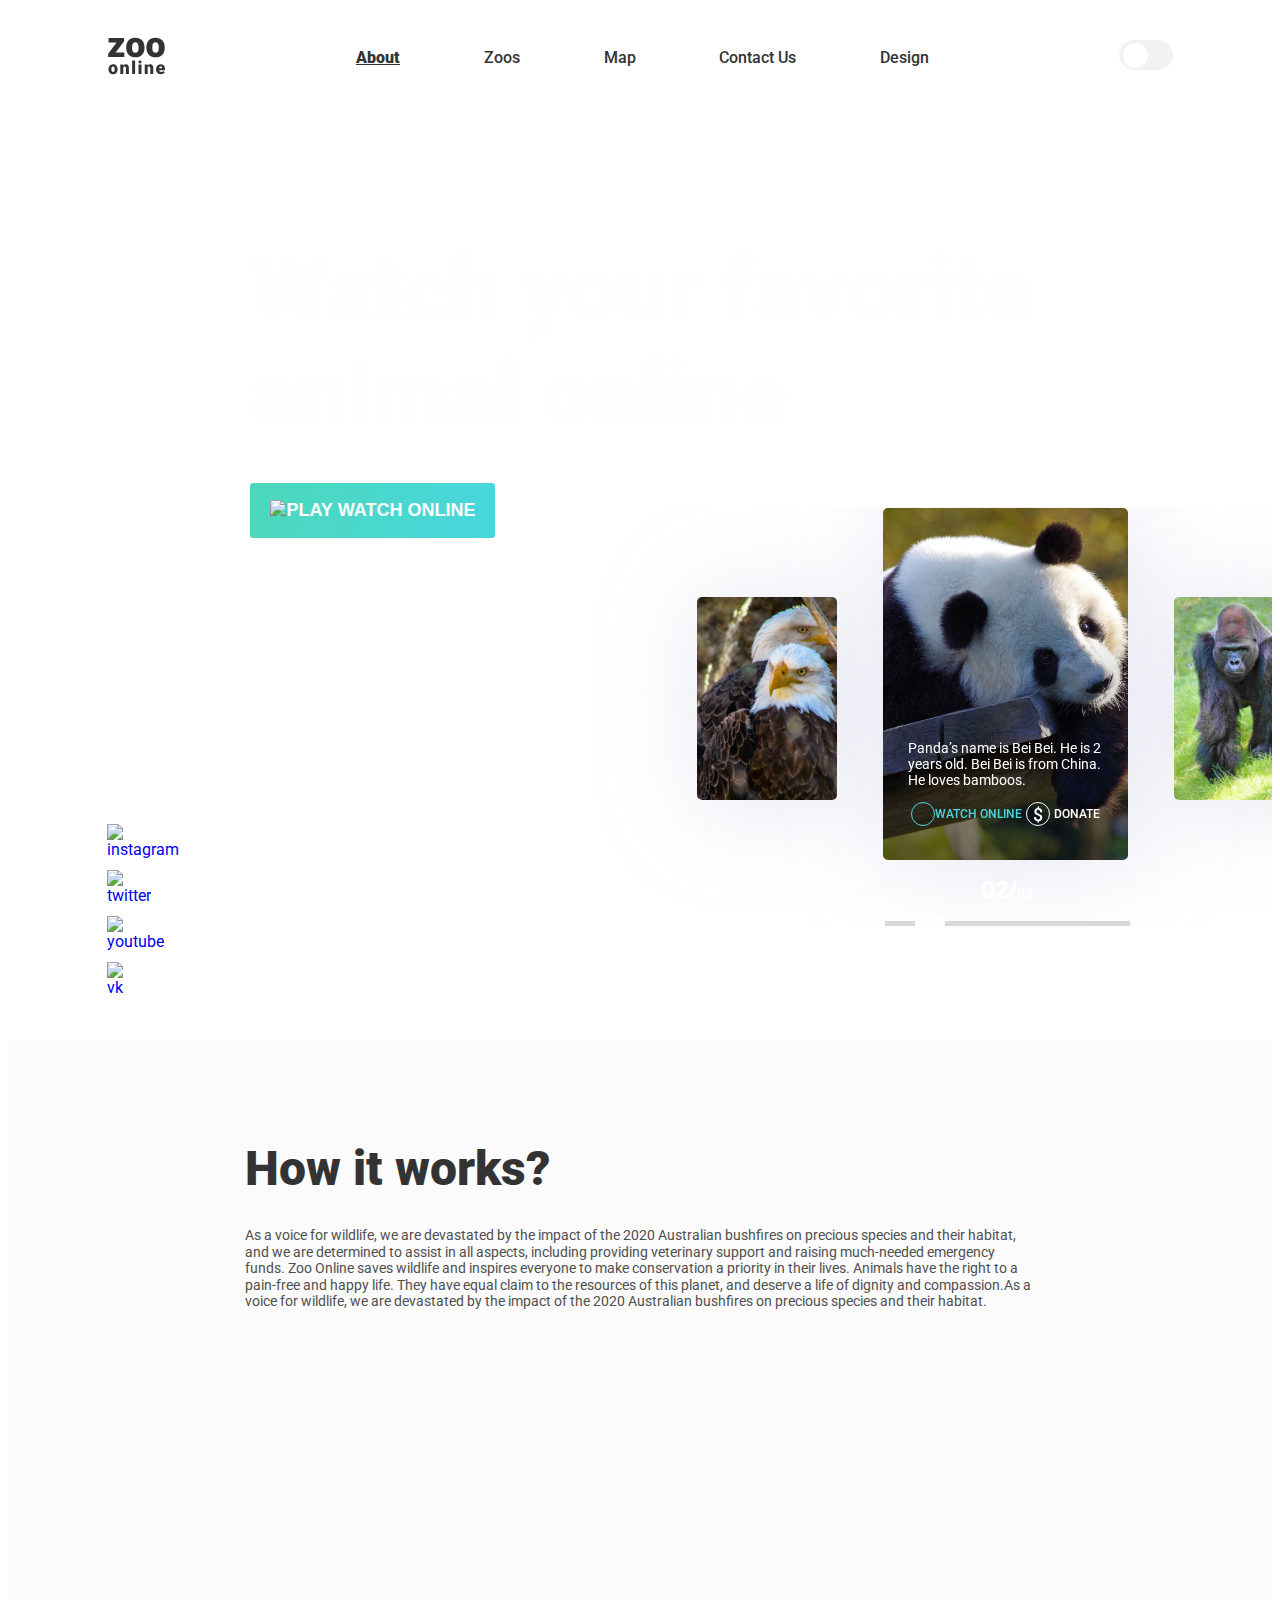
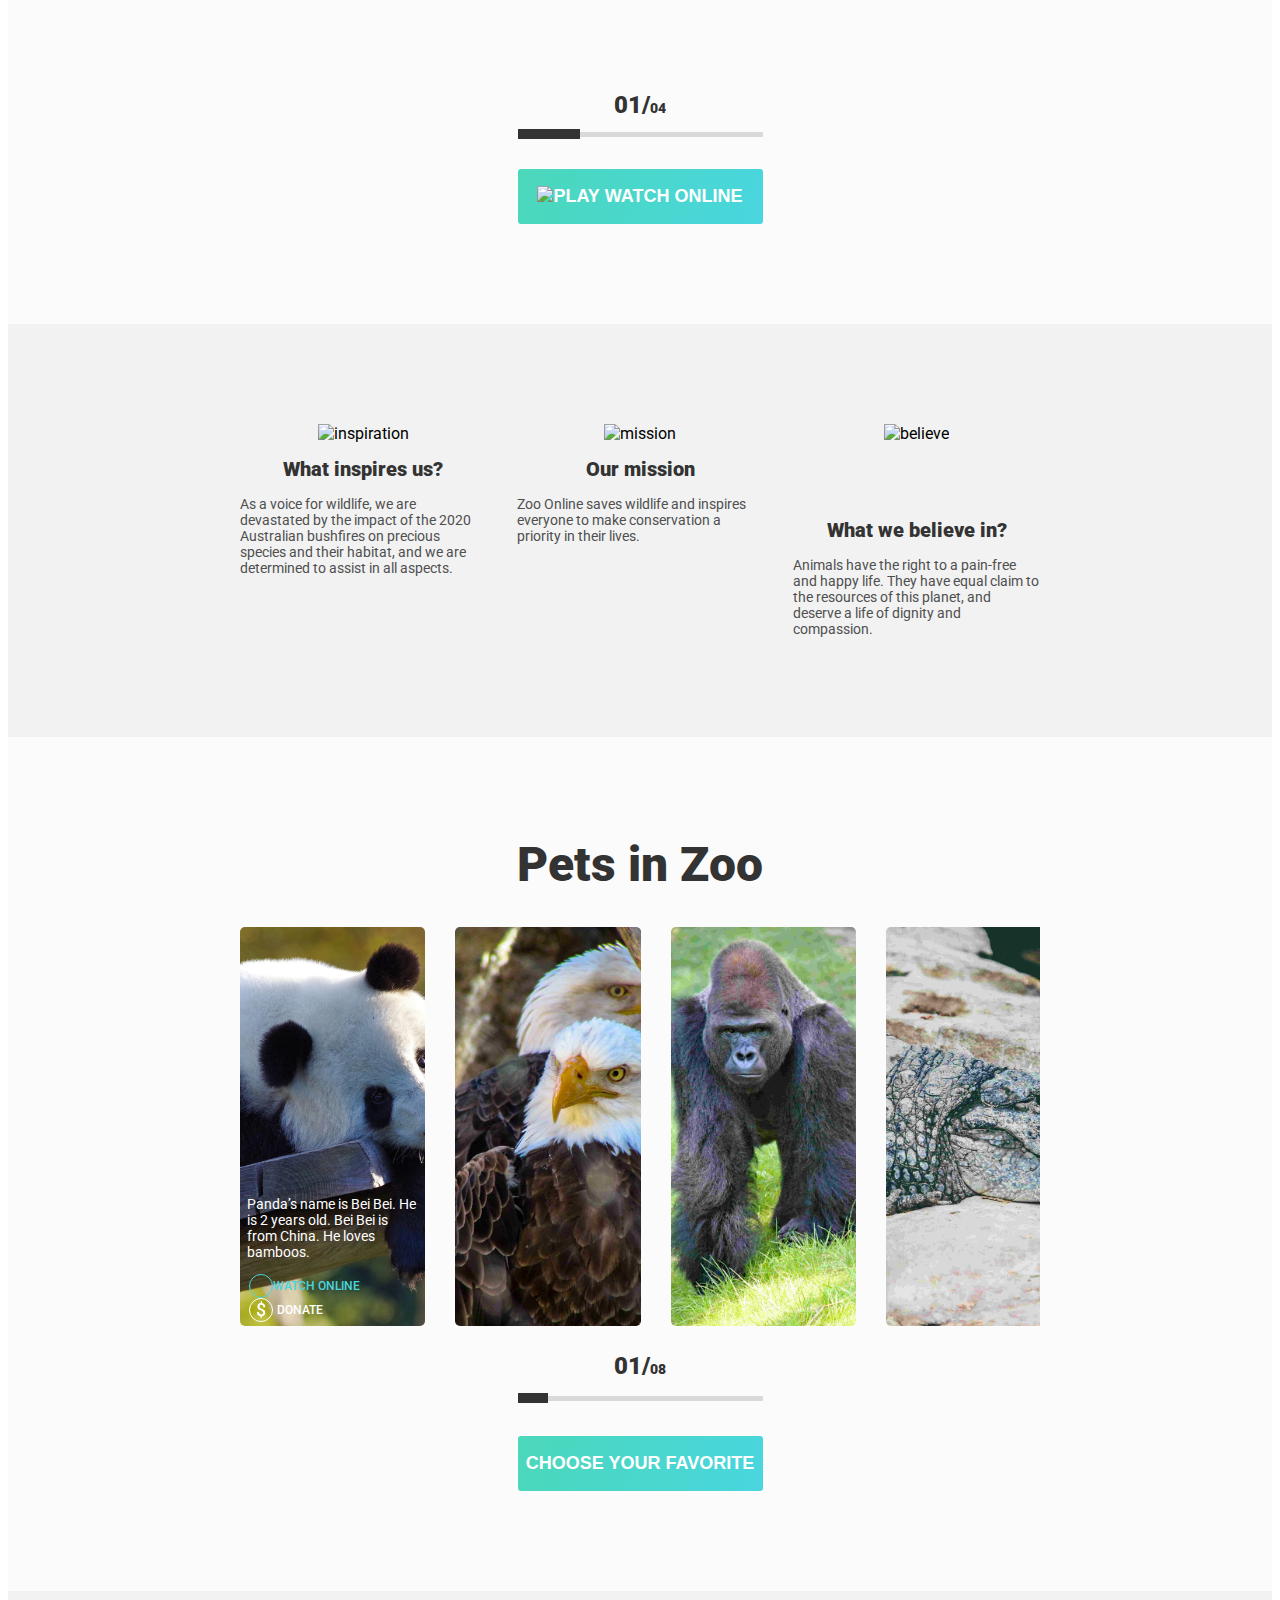
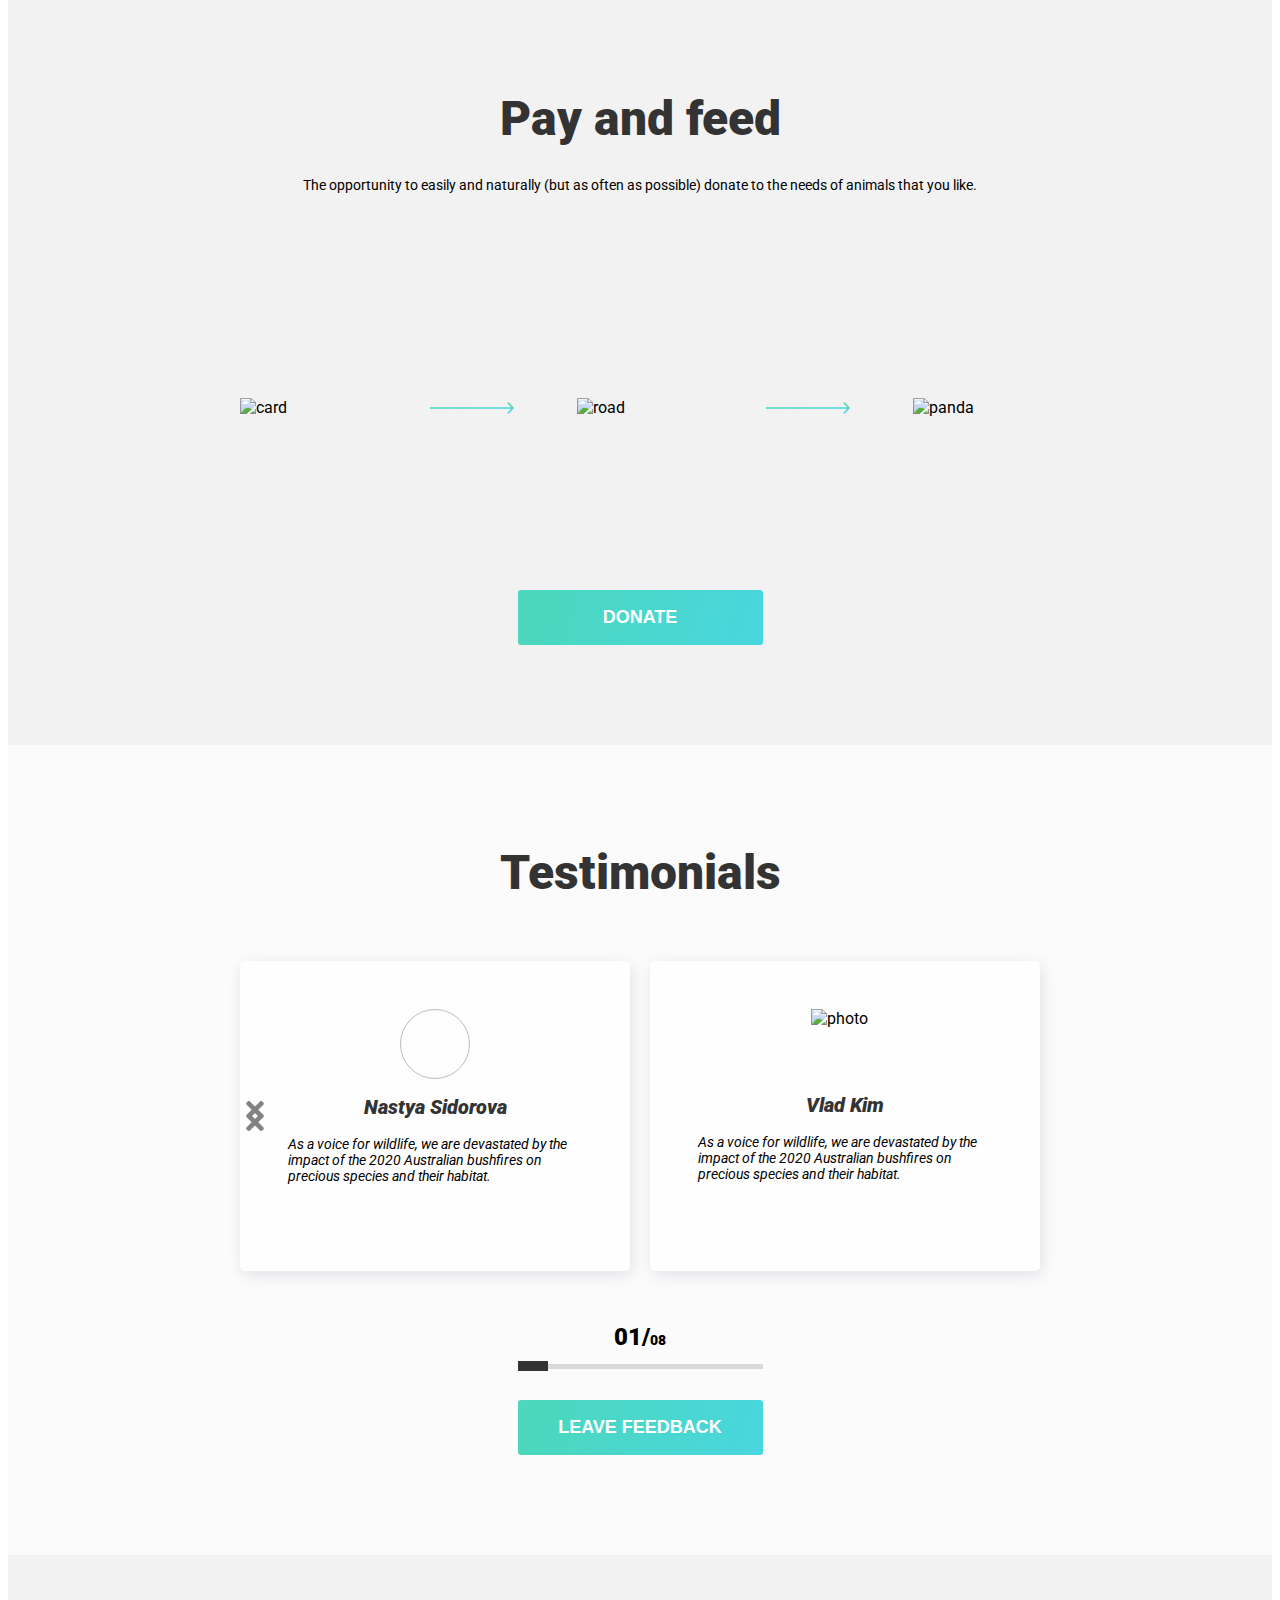
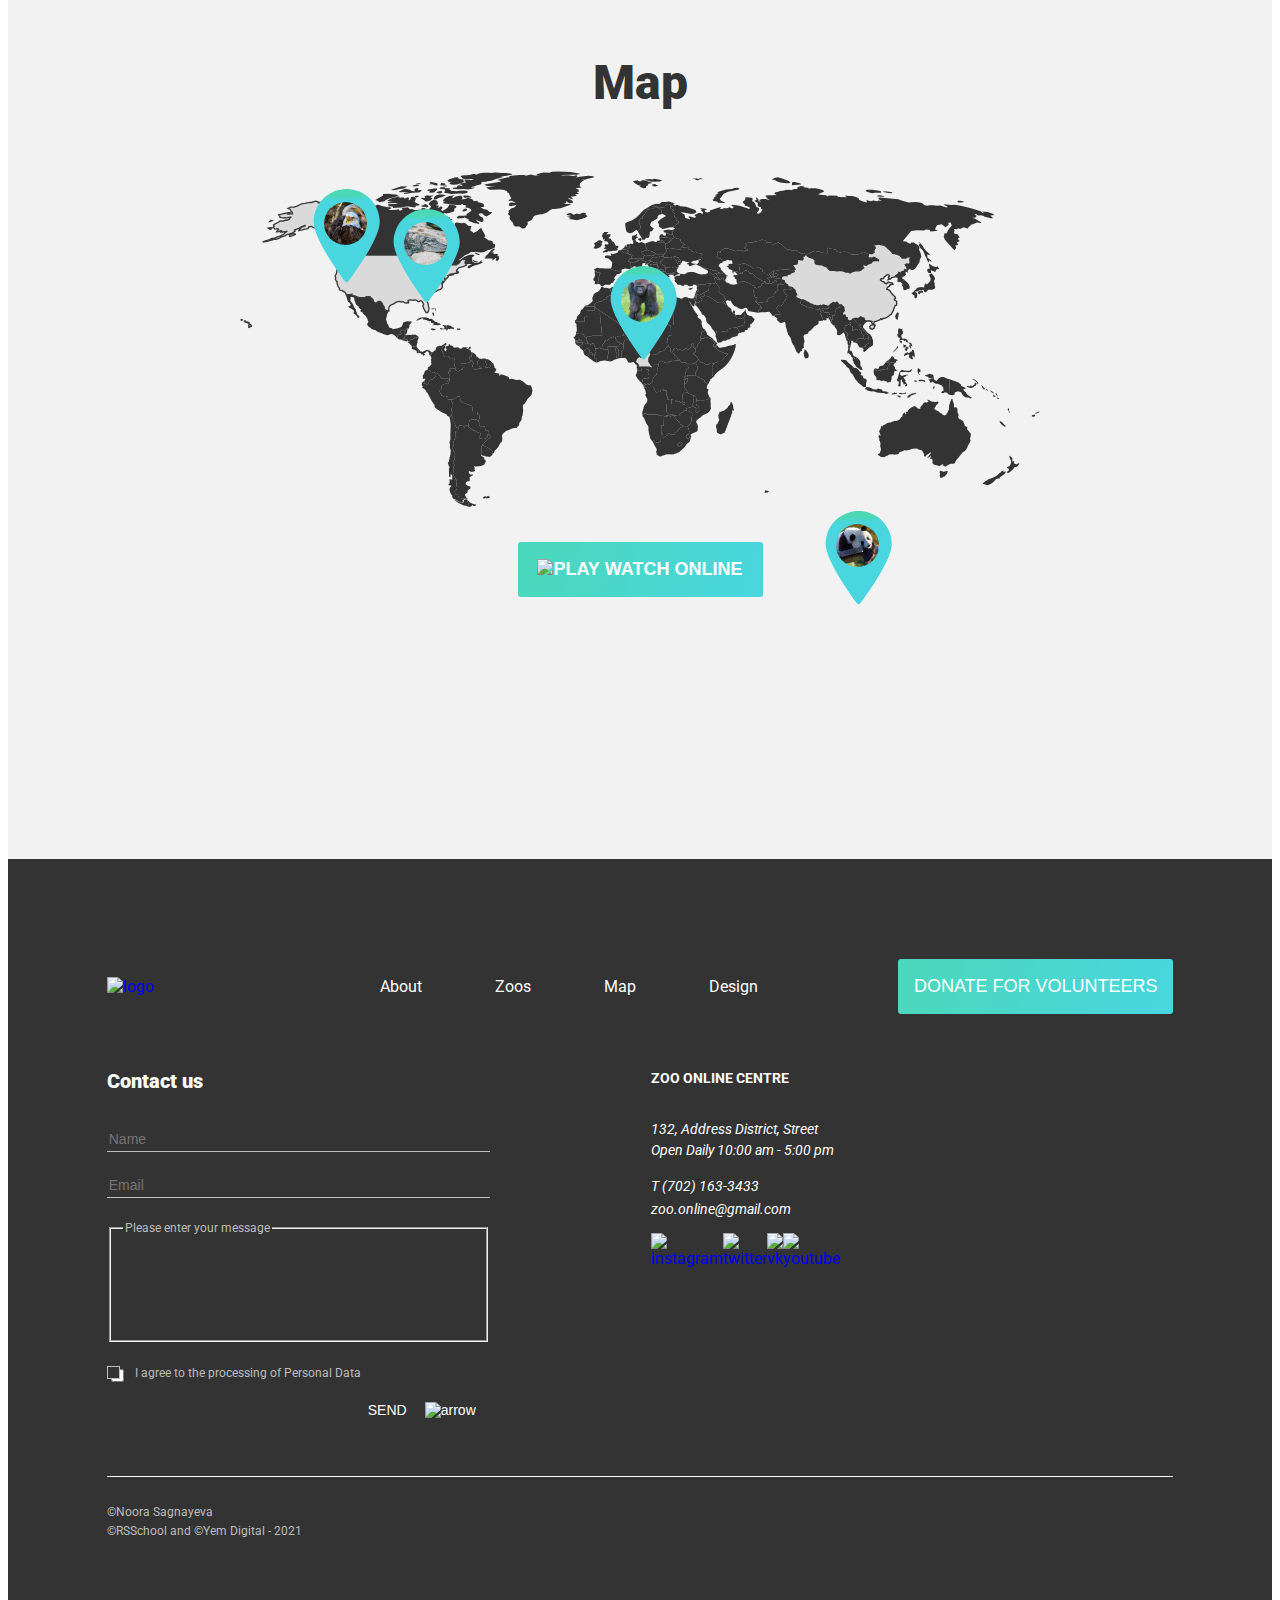
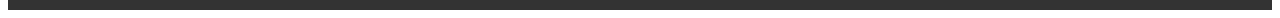
==== commit f1e36561: "feat: implement change theme" ====
--- a/online-zoo/index.html
+++ b/online-zoo/index.html
@@ -16,7 +16,12 @@
     <header class="header">
       <div class="wrapper wrapper-header">
         <div class="logo">
-          <a href="index.html"><img src="assets/icons/logo.svg" alt="logo"></a>
+          <a href="index.html">
+            <svg class="logo-svg" width="59" height="42" viewBox="0 0 59 42" fill="none" xmlns="http://www.w3.org/2000/svg">
+              <path d="M8.64844 18.4297H17.3145V23H1.16016V19.6953L9.59766 8.55078H1.5293V3.98047H17.1211V7.17969L8.64844 18.4297ZM19.1602 13.3145C19.1602 11.416 19.5293 9.72852 20.2676 8.25195C21.0059 6.76367 22.0664 5.62109 23.4492 4.82422C24.832 4.02734 26.4551 3.62891 28.3184 3.62891C31.166 3.62891 33.4102 4.51367 35.0508 6.2832C36.6914 8.04102 37.5117 10.4375 37.5117 13.4727V13.6836C37.5117 16.6484 36.6855 19.0039 35.0332 20.75C33.3926 22.4844 31.166 23.3516 28.3535 23.3516C25.6465 23.3516 23.4727 22.543 21.832 20.9258C20.1914 19.2969 19.3066 17.0938 19.1777 14.3164L19.1602 13.3145ZM25.084 13.6836C25.084 15.4414 25.3594 16.7305 25.9102 17.5508C26.4609 18.3711 27.2754 18.7812 28.3535 18.7812C30.4629 18.7812 31.541 17.1582 31.5879 13.9121V13.3145C31.5879 9.9043 30.498 8.19922 28.3184 8.19922C26.3379 8.19922 25.2656 9.66992 25.1016 12.6113L25.084 13.6836ZM39.375 13.3145C39.375 11.416 39.7441 9.72852 40.4824 8.25195C41.2207 6.76367 42.2812 5.62109 43.6641 4.82422C45.0469 4.02734 46.6699 3.62891 48.5332 3.62891C51.3809 3.62891 53.625 4.51367 55.2656 6.2832C56.9062 8.04102 57.7266 10.4375 57.7266 13.4727V13.6836C57.7266 16.6484 56.9004 19.0039 55.248 20.75C53.6074 22.4844 51.3809 23.3516 48.5684 23.3516C45.8613 23.3516 43.6875 22.543 42.0469 20.9258C40.4062 19.2969 39.5215 17.0938 39.3926 14.3164L39.375 13.3145ZM45.2988 13.6836C45.2988 15.4414 45.5742 16.7305 46.125 17.5508C46.6758 18.3711 47.4902 18.7812 48.5684 18.7812C50.6777 18.7812 51.7559 17.1582 51.8027 13.9121V13.3145C51.8027 9.9043 50.7129 8.19922 48.5332 8.19922C46.5527 8.19922 45.4805 9.66992 45.3164 12.6113L45.2988 13.6836Z" fill="#333333"/>
+              <path d="M1.45703 35.1572C1.45703 34.208 1.6416 33.3643 2.01074 32.626C2.37988 31.8818 2.91016 31.3105 3.60156 30.9121C4.29297 30.5137 5.10449 30.3145 6.03613 30.3145C7.45996 30.3145 8.58203 30.7568 9.40234 31.6416C10.2227 32.5205 10.6328 33.7188 10.6328 35.2363V35.3418C10.6328 36.8242 10.2197 38.002 9.39355 38.875C8.57324 39.7422 7.45996 40.1758 6.05371 40.1758C4.7002 40.1758 3.61328 39.7715 2.79297 38.9629C1.97266 38.1484 1.53027 37.0469 1.46582 35.6582L1.45703 35.1572ZM4.41895 35.3418C4.41895 36.2207 4.55664 36.8652 4.83203 37.2754C5.10742 37.6855 5.51465 37.8906 6.05371 37.8906C7.1084 37.8906 7.64746 37.0791 7.6709 35.4561V35.1572C7.6709 33.4521 7.12598 32.5996 6.03613 32.5996C5.0459 32.5996 4.50977 33.335 4.42773 34.8057L4.41895 35.3418ZM16.0982 30.4902L16.1949 31.6064C16.8511 30.7451 17.7564 30.3145 18.9107 30.3145C19.9009 30.3145 20.6392 30.6104 21.1255 31.2021C21.6177 31.7939 21.8726 32.6846 21.8902 33.874V40H18.9195V33.9971C18.9195 33.5166 18.8228 33.165 18.6295 32.9424C18.4361 32.7139 18.0845 32.5996 17.5748 32.5996C16.9947 32.5996 16.564 32.8281 16.2828 33.2852V40H13.3209V30.4902H16.0982ZM28.1027 40H25.132V26.5H28.1027V40ZM34.4997 40H31.529V30.4902H34.4997V40ZM31.3532 28.0381C31.3532 27.6162 31.5055 27.2705 31.8102 27.001C32.1149 26.7314 32.5104 26.5967 32.9968 26.5967C33.4831 26.5967 33.8786 26.7314 34.1833 27.001C34.488 27.2705 34.6403 27.6162 34.6403 28.0381C34.6403 28.46 34.488 28.8057 34.1833 29.0752C33.8786 29.3447 33.4831 29.4795 32.9968 29.4795C32.5104 29.4795 32.1149 29.3447 31.8102 29.0752C31.5055 28.8057 31.3532 28.46 31.3532 28.0381ZM40.4924 30.4902L40.5891 31.6064C41.2454 30.7451 42.1506 30.3145 43.3049 30.3145C44.2952 30.3145 45.0334 30.6104 45.5198 31.2021C46.012 31.7939 46.2668 32.6846 46.2844 33.874V40H43.3137V33.9971C43.3137 33.5166 43.217 33.165 43.0237 32.9424C42.8303 32.7139 42.4788 32.5996 41.969 32.5996C41.3889 32.5996 40.9582 32.8281 40.677 33.2852V40H37.7151V30.4902H40.4924ZM53.9734 40.1758C52.5145 40.1758 51.3338 39.7422 50.4314 38.875C49.5291 38.002 49.0779 36.8682 49.0779 35.4736V35.2275C49.0779 34.2549 49.2566 33.3965 49.6141 32.6523C49.9773 31.9082 50.5047 31.334 51.1961 30.9297C51.8875 30.5195 52.7078 30.3145 53.657 30.3145C54.993 30.3145 56.0477 30.7305 56.8211 31.5625C57.5945 32.3887 57.9813 33.543 57.9813 35.0254V36.1768H52.0926C52.198 36.71 52.4295 37.1289 52.7869 37.4336C53.1443 37.7383 53.6072 37.8906 54.1756 37.8906C55.1131 37.8906 55.8455 37.5625 56.3729 36.9062L57.7264 38.5059C57.3572 39.0156 56.8328 39.4229 56.1531 39.7275C55.4793 40.0264 54.7527 40.1758 53.9734 40.1758ZM53.6395 32.5996C52.7723 32.5996 52.2566 33.1738 52.0926 34.3223H55.0809V34.0938C55.0926 33.6191 54.9725 33.2529 54.7205 32.9951C54.4686 32.7314 54.1082 32.5996 53.6395 32.5996Z" fill="#333333"/>
+            </svg>
+          </a>
           <h1>Online Zoo</h1>
         </div>
         <nav class="main-nav">
@@ -806,6 +811,7 @@
         <p class="school">©RSSchool and ©Yem Digital - 2021</p>
       </div>
     </footer>
+    <script src="changeTheme.js"></script>
     <script src="index.js"></script>
   </body>
 </html>--- a/online-zoo/style.css
+++ b/online-zoo/style.css
@@ -1,3 +1,19 @@
+:root {
+  --header-background: #ffffff;
+  --dark-text: #333333;
+  --background-one: #fbfbfb;
+  --background-two: #f2f2f2;
+  --dark-text2: #4f4f4f;
+  --bg: #fefefe;
+}
+.dark {
+  --header-background: #333333;
+  --dark-text: #fefefe;
+  --background-one: #333333;
+  --background-two: #4f4f4f;
+  --dark-text2: #f2f2f2;
+  --bg: #3c3c3c;
+}
 html {
   scroll-behavior: smooth;
 }
@@ -63,13 +79,13 @@
 .second-screen__range::-webkit-slider-thumb
 {
   width:62px;
-  background: #333333;
+  background: var(--dark-text);
 }
 
 .fourth-screen__range::-webkit-slider-thumb,
 .sixth-screen__range::-webkit-slider-thumb {
   width:30px;
-  background: #333333;
+  background: var(--dark-text);
 }
 
 .header {
@@ -77,6 +93,7 @@
   height: 94px;
   padding-top: 26px;
   box-sizing: border-box;
+  background: var(--header-background);
 }
 .wrapper {
   width: 84.375%;
@@ -111,14 +128,17 @@
   font-weight: 900;
   font-size: 48px;
   line-height: 56px;
-  color: #333333;
+  color: var(--dark-text);
 }
 h4 {
   font-weight: 900;
   font-size: 20px;
   line-height: 23px;
-  color: #333333;
+  color: var(--dark-text);
   margin: 0;
+}
+.logo-svg path {
+  fill: var(--dark-text);
 }
 .main-nav {
   width: 573px;
@@ -134,14 +154,14 @@
   font-weight: 500;
   font-size: 16px;
   line-height: 19px;
-  color: #333333;
+  color: var(--dark-text);
 }
 .main-nav-list li.active {
   font-weight: 900;
   text-decoration: underline;
 }
 .main-nav-list li a {
-  color: #333333;
+  color: var(--dark-text);
 }
 .main-nav-list li a:hover {
   cursor: pointer;
@@ -160,8 +180,8 @@
   width: 54px;
   height: 30px;
   margin: 0;
-  background: #f2f2f2;
-  border: 1px solid #f2f2f2;
+  background: var(--background-two);
+  border: 1px solid var(--background-two);
   border-radius: 30px;
   outline: none;
   cursor: pointer;
@@ -178,7 +198,7 @@
   top: 1.5px;
   width: 25px;
   height: 25px;
-  background-color: #ffffff;
+  background-color: var(--header-background);
   border-radius: 50%;
   transform: translateX(0);
   transition: all 0.3s cubic-bezier(0.2, 0.85, 0.32, 1.2);
@@ -219,7 +239,6 @@
     position: fixed;
     top: 0;
     height: 94px;
-    background: #FFFFFF;
     box-shadow: 0 4px 8px rgba(44, 101, 77, 0.08);
     z-index: 10;
   }
@@ -661,7 +680,7 @@
   width: 100%;
   height: 883px;
   margin: 0 auto;
-  background: #fbfbfb;
+  background: var(--background-one);
 }
 .second-screen-box {
   width: 790px;
@@ -679,7 +698,7 @@
 .second_screen-text{
   font-weight: 400;
   line-height: 16.41px;
-  color: #4f4f4f;
+  color: var(--dark-text2);
 }
 .second_screen-img {
   width: 100%;
@@ -694,7 +713,7 @@
 .second-screen__range-label,
 .fourth_screen__range-label {
   margin-bottom: 11px;
-  color: #333333;
+  color: var(--dark-text);
 }
 .second_screen-btn {
   margin-top: 30px;
@@ -775,7 +794,7 @@
   display: flex;
   height: 413px;
   width: 100%;
-  background: #f2f2f2;
+  background: var(--background-two);
 }
 .container {
   width: 62.5vw;
@@ -810,7 +829,7 @@
 .third_screen-text{
   font-weight: normal;
   line-height: 16px;
-  color: #4f4f4f;
+  color: var(--dark-text2);
 }
 .believe__img {
   height: 80px;
@@ -852,7 +871,7 @@
   display: flex;
   height: 854px;
   width: 100%;
-  background: #fbfbfb;
+  background: var(--background-one);
 }
 .fourth_screen-container {
   height: 654px;
@@ -1059,7 +1078,7 @@
   display: flex;
   height: 754px;
   width: 100%;
-  background-color: #f2f2f2;
+  background-color: var(--background-two);
 }
 .fifth-screen__container {
   height: 554px;
@@ -1302,7 +1321,7 @@
 .sixth-screen {
   display: flex;
   height: 810px;
-  background: #fbfbfb;
+  background: var(--background-one);
 }
 .sixth-screen__container {
   margin-top: 100px;
@@ -1342,7 +1361,7 @@
   display: flex;
   flex-direction: column;
   align-items: center;
-  background: #fefefe;
+  background: var(--bg);
   box-shadow: 2px 4px 15px rgba(6, 12, 70, 0.1);
   border-radius: 5px;
 }
@@ -1466,7 +1485,7 @@
 .seventh-screen {
   display: flex;
   height: 904px;
-  background: #f2f2f2;
+  background: var(--background-two);
 }
 .seventh-screen__container {
   display: flex;
@@ -1521,7 +1540,7 @@
 }
 .placeholder-panda {
   position: absolute;
-  top: calc(37% - var(--mark-height));
+  top: calc(37% - var--mark-height));
   left: calc(77.2% - var(--mark-width) / 2);
 }
 .placeholder-crocodile {
@@ -1545,7 +1564,7 @@
   height: 149px;
   display: none;
   align-items: center;
-  background: #FEFEFE;
+  background: var(--bg);
   box-shadow: 2px 4px 15px rgba(6, 12, 70, 0.15);
   border-radius: 8px;
   z-index: 3;
@@ -1584,20 +1603,20 @@
   font-weight: 900;
   font-size: 18px;
   line-height: 21px;
-  color: #333333;
+  color: var(--dark-text);
   margin-top: 0;
   margin-bottom: 7px;
 }
 .tooltip-text p {
   font-size: 14px;
   line-height: 16px;
-  color: #4f4f4f;
+  color: var(--dark-text2);
 }
 .tooltip-text p span {
   font-weight: 500;
   font-size: 14px;
   line-height: 16px;
-  color: #333333;
+  color: var(--dark-text);
 }
 .tooltip-crocodile .tooltip-img {
   background-image: url("assets/images/crocodile.jpg");
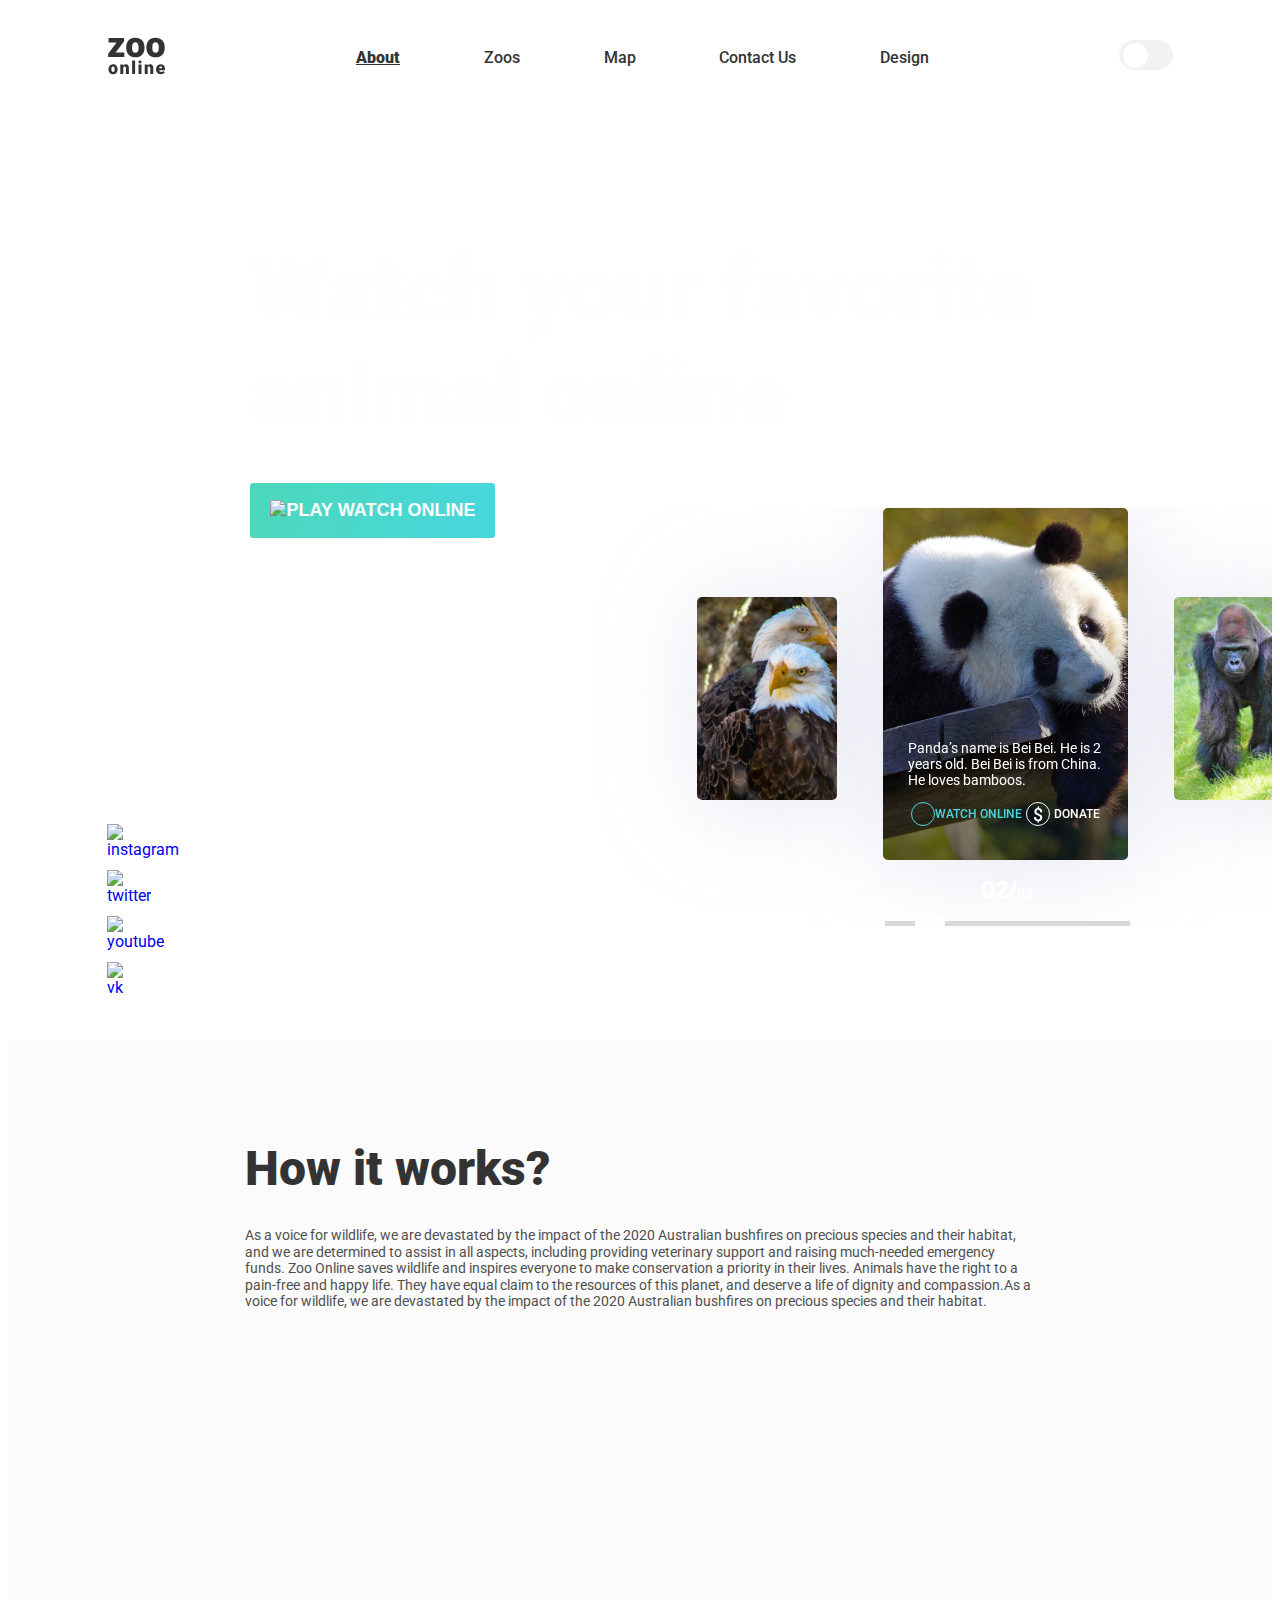
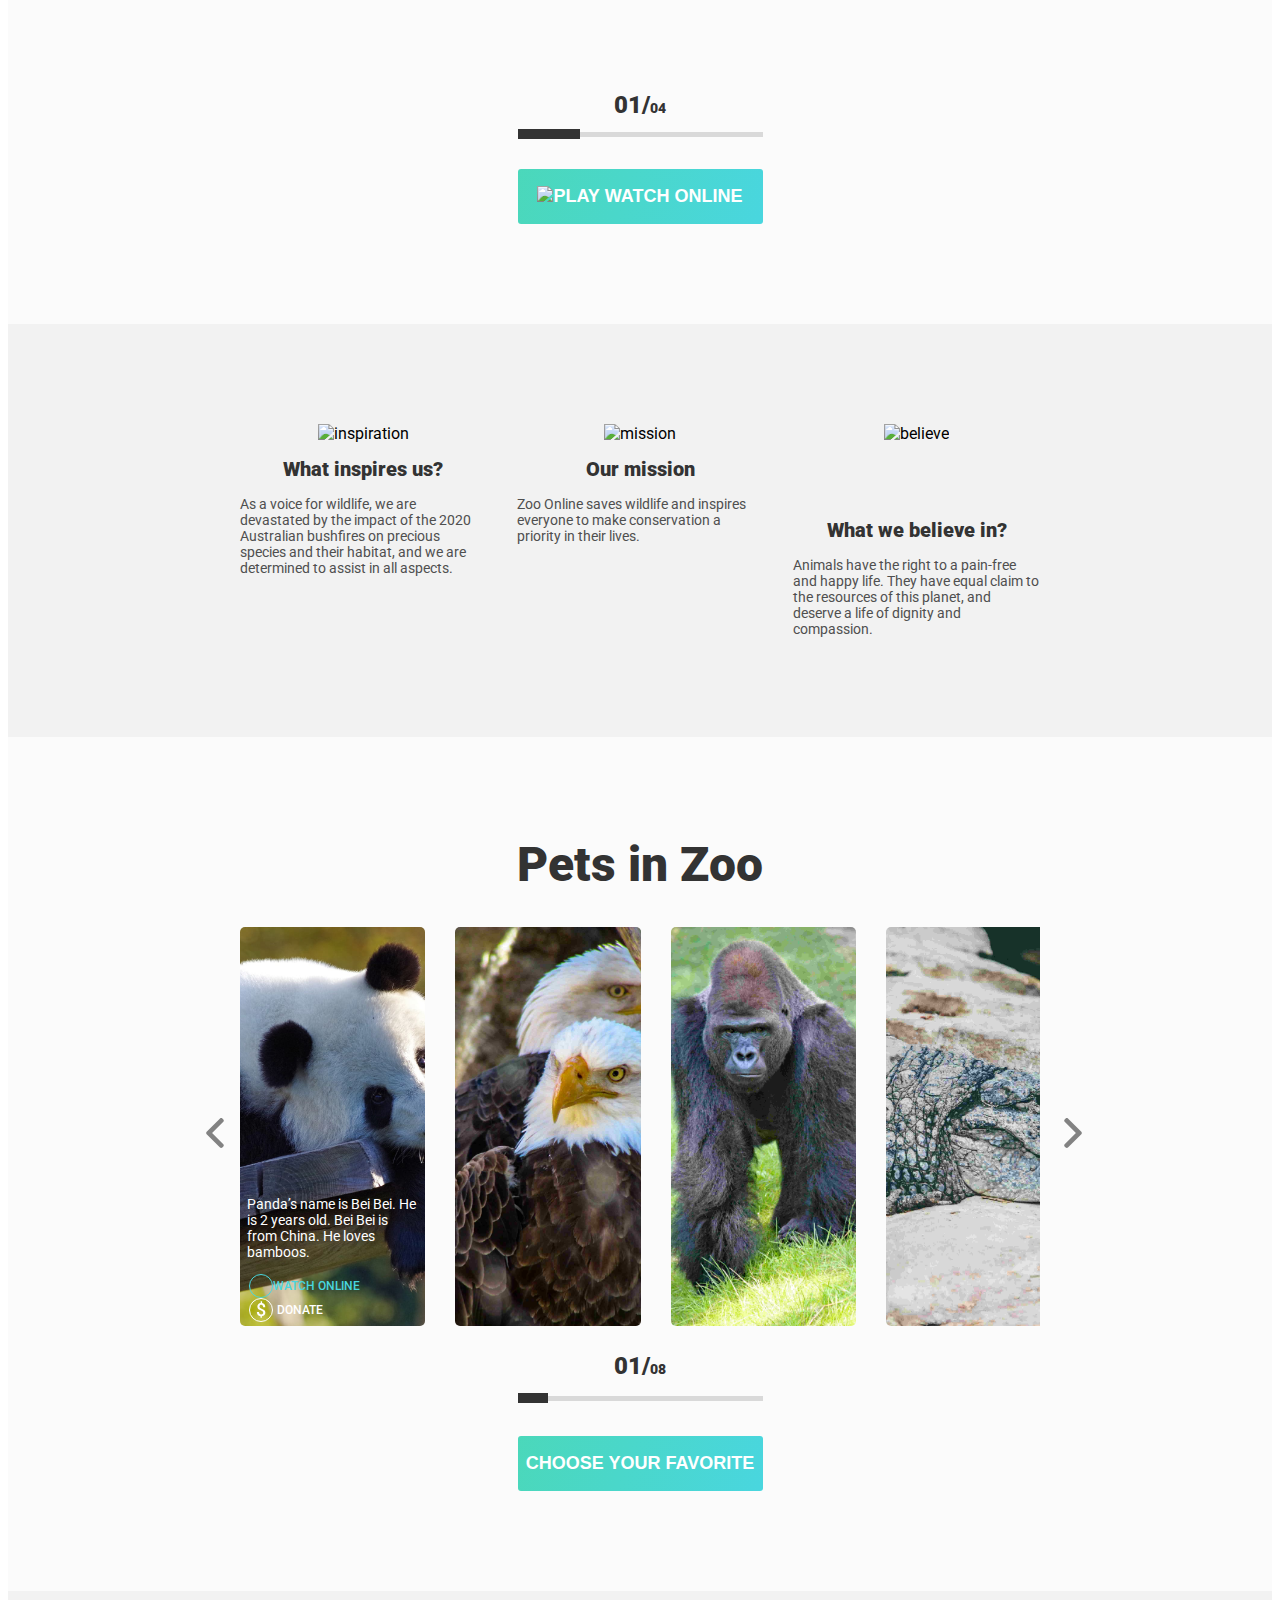
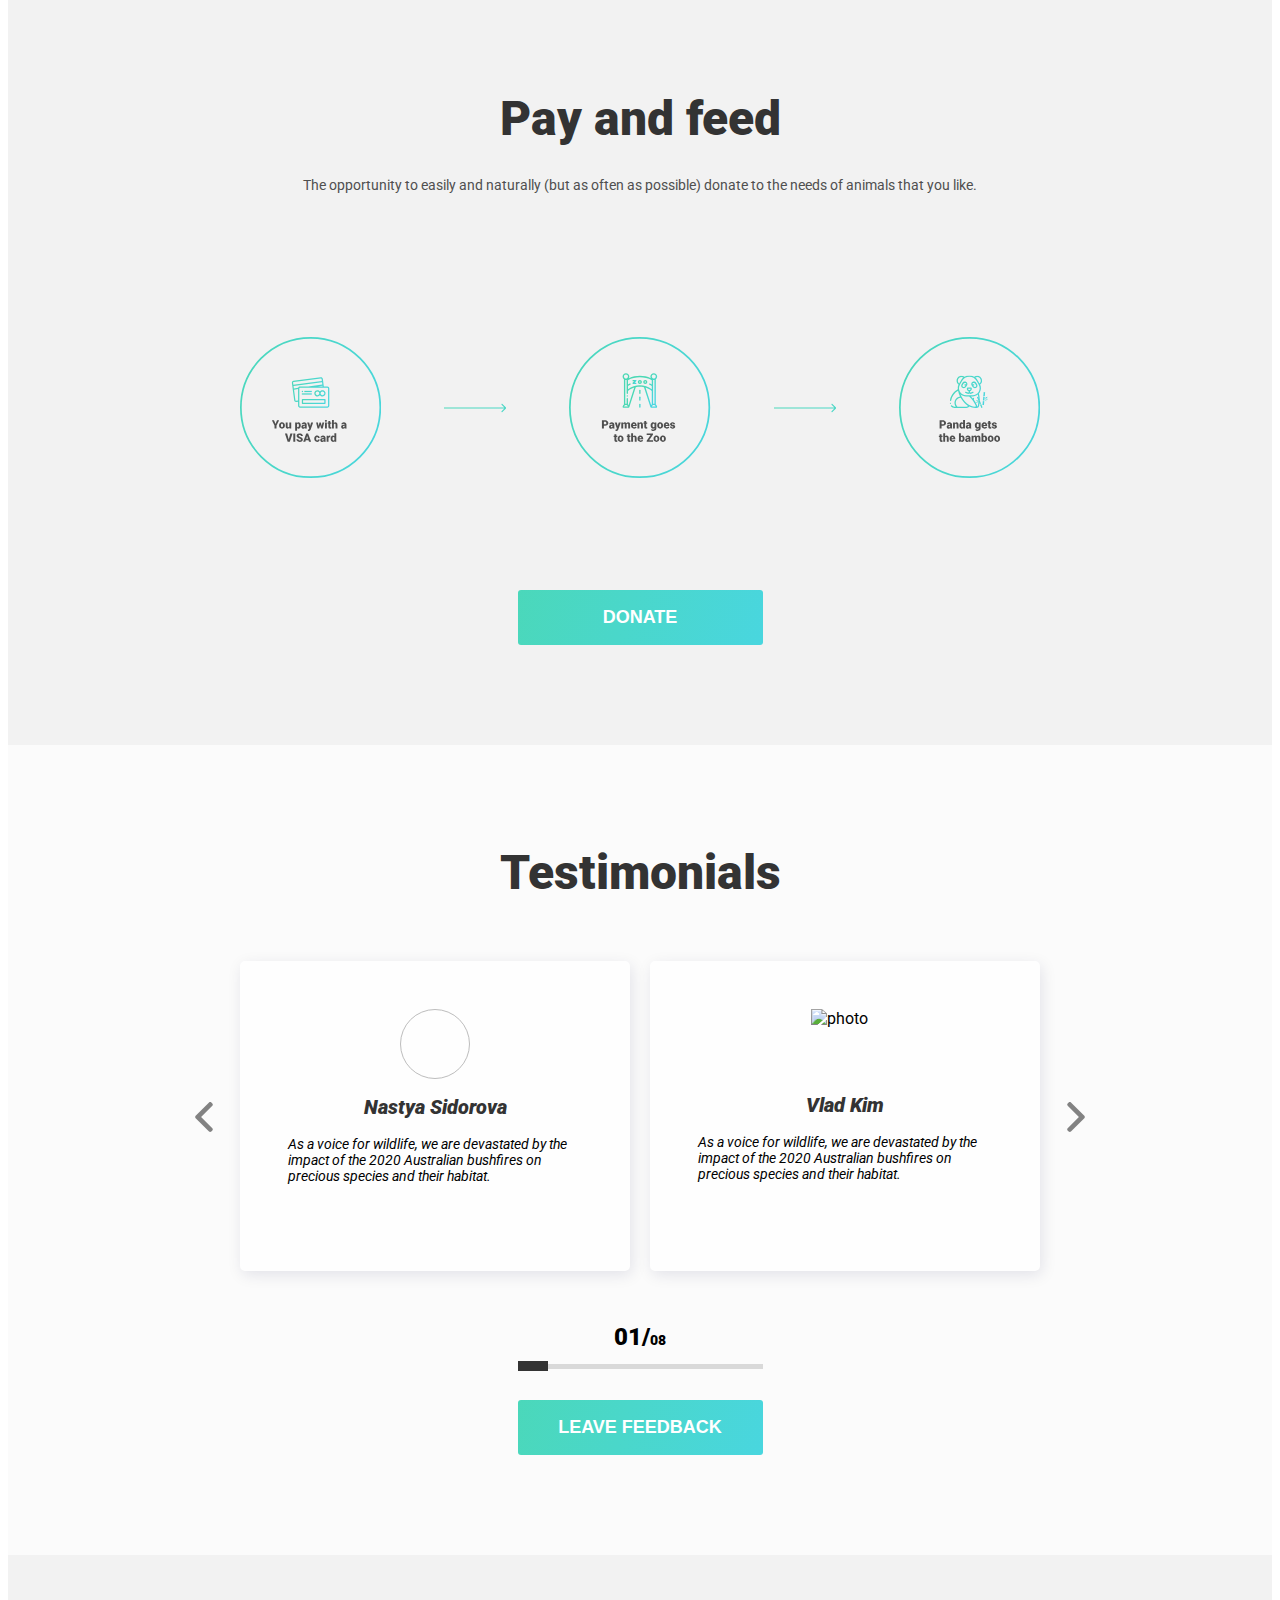
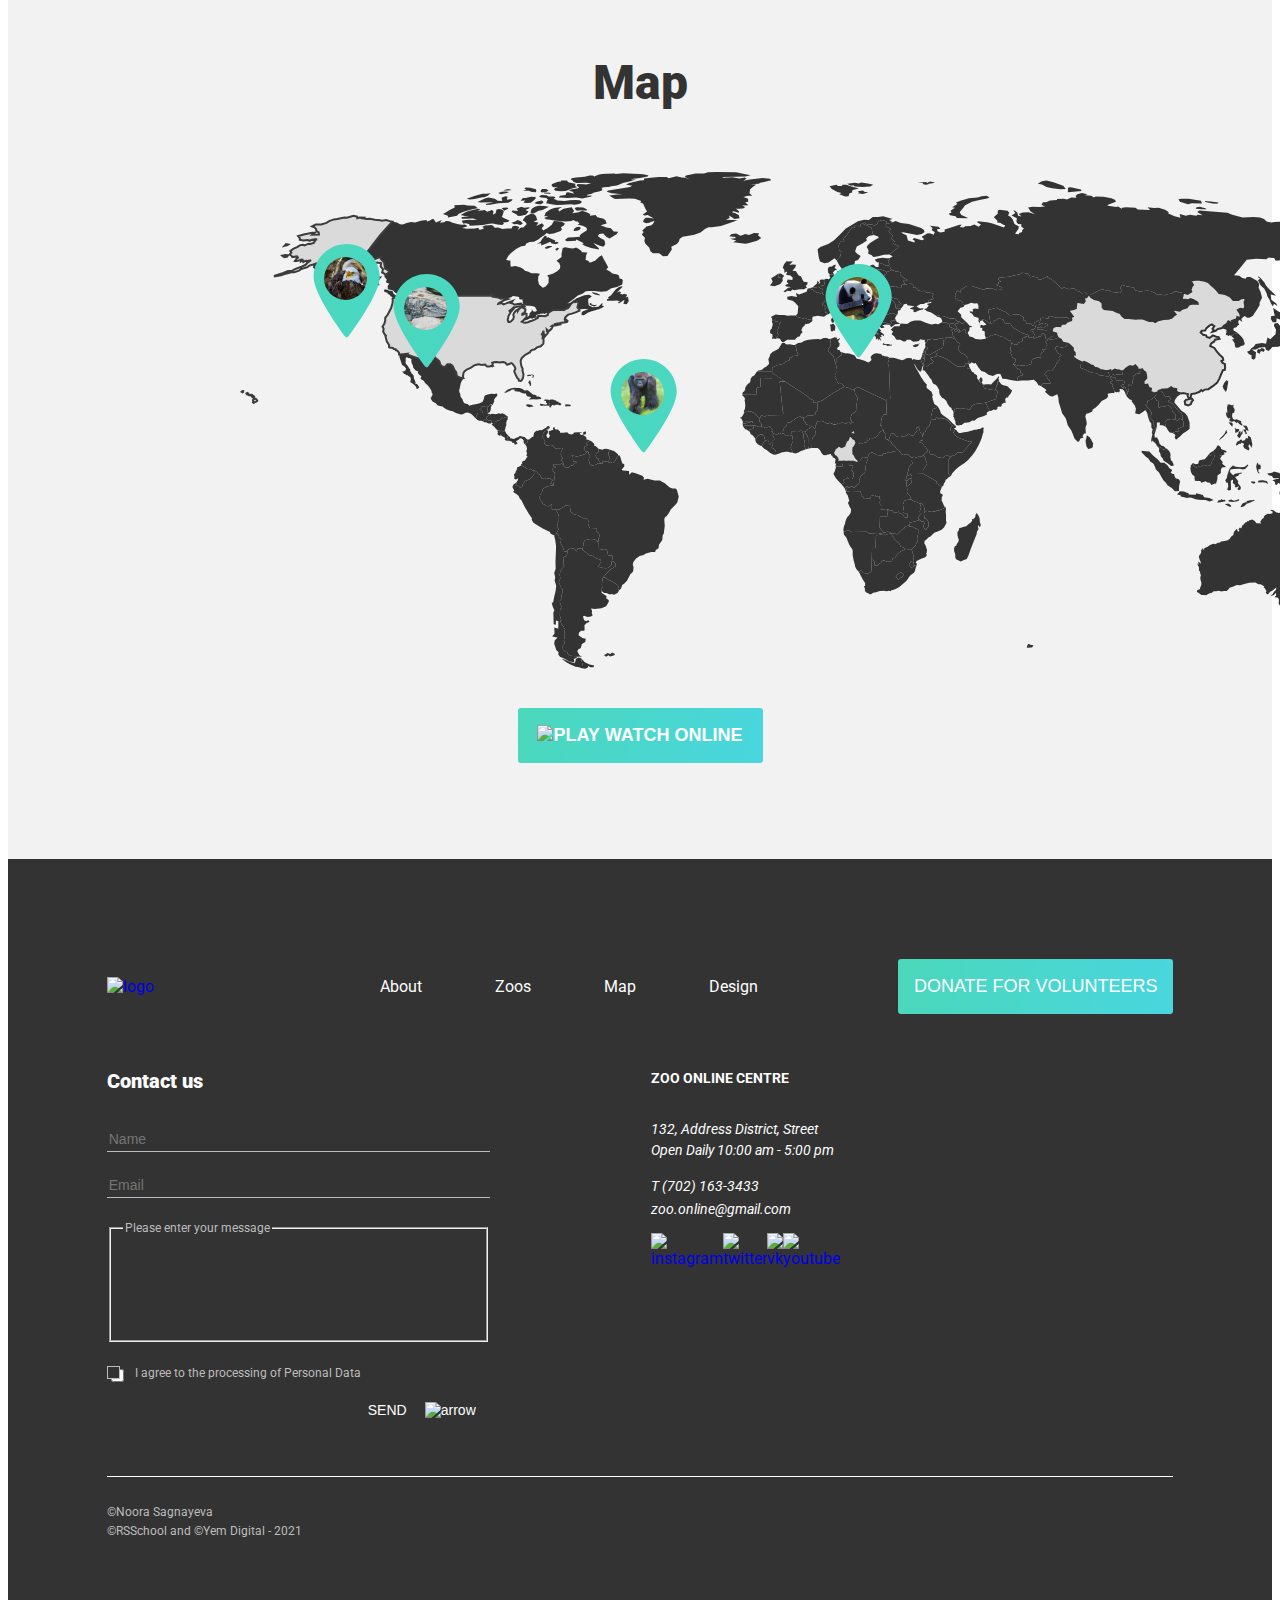
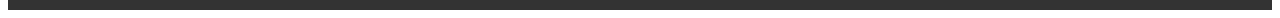
==== commit a56c769f: "fix: style index page" ====
--- a/online-zoo/index.html
+++ b/online-zoo/index.html
@@ -336,8 +336,16 @@
                 </div>
               </div>
             </div>
-            <div class="fourth_screen-gallery-arrow-left"></div>
-            <div class="fourth_screen-gallery-arrow-right"></div>
+            <div class="fourth_screen-gallery-arrow-left">
+              <svg class="arrowLeft" width="30" height="30" viewBox="0 0 30 30" fill="none" xmlns="http://www.w3.org/2000/svg">
+                <path d="M6.6663 16.1706L20.0167 29.5207C20.3255 29.8298 20.7376 30 21.1772 30C21.6167 30 22.0289 29.8298 22.3376 29.5207L23.3208 28.5378C23.9605 27.8973 23.9605 26.8564 23.3208 26.2169L12.1102 15.0062L23.3332 3.78314C23.642 3.47412 23.8125 3.06217 23.8125 2.6229C23.8125 2.18315 23.642 1.7712 23.3332 1.46194L22.3501 0.479263C22.0411 0.17024 21.6291 0 21.1896 0C20.7501 0 20.3379 0.17024 20.0291 0.479263L6.6663 13.8416C6.35679 14.1516 6.18679 14.5655 6.18777 15.0055C6.18679 15.4472 6.35679 15.8608 6.6663 16.1706Z" fill="#828282"/>
+              </svg>
+            </div>
+            <div class="fourth_screen-gallery-arrow-right">
+              <svg class="arrowRight" width="30" height="30" viewBox="0 0 30 30" fill="none" xmlns="http://www.w3.org/2000/svg">
+                <path d="M23.3337 13.8294L9.98332 0.479264C9.67454 0.170243 9.26235 0 8.82284 0C8.38334 0 7.97114 0.170243 7.66237 0.479264L6.6792 1.46218C6.03945 2.10267 6.03945 3.14363 6.6792 3.78314L17.8898 14.9938L6.66676 26.2169C6.35799 26.5259 6.1875 26.9378 6.1875 27.3771C6.1875 27.8168 6.35799 28.2288 6.66676 28.5381L7.64993 29.5207C7.95895 29.8298 8.3709 30 8.81041 30C9.24991 30 9.66211 29.8298 9.97088 29.5207L23.3337 16.1584C23.6432 15.8484 23.8132 15.4345 23.8122 14.9945C23.8132 14.5528 23.6432 14.1392 23.3337 13.8294Z" fill="#828282"/>
+              </svg>
+            </div>
             <div class="range-box fourth-screen__range-box">
               <label for="range3" class="range-label fourth_screen__range-label"><span>01/</span>08</label>
               <input class="range fourth-screen__range" type="range" id="range3" min="1" max="8" step="1" value="1">
@@ -353,7 +361,46 @@
           <h3 class="fifth-screen__title">Pay and feed</h3>
           <p class="fifth-screen__text">The opportunity to easily and naturally (but as often as possible) donate to the needs of animals that you like.</p>
           <div class="schema">
-            <img src="assets/icons/card.svg" alt="card" class="schema-img">
+            <svg width="245" height="245" viewBox="0 0 245 245" fill="none" xmlns="http://www.w3.org/2000/svg">
+                <circle cx="122.5" cy="122.5" r="121" stroke="url(#paint0_linear)" stroke-width="3"/>
+                <path class="shema-text" d="M61.6328 150.953L64.25 144.781H67.9512L63.3711 153.893V159H59.8945V153.893L55.3242 144.781H59.0059L61.6328 150.953ZM67.7754 153.619C67.7754 152.564 67.9805 151.627 68.3906 150.807C68.8008 149.98 69.39 149.345 70.1582 148.902C70.9264 148.46 71.8281 148.238 72.8633 148.238C74.4453 148.238 75.6921 148.73 76.6035 149.713C77.515 150.689 77.9707 152.021 77.9707 153.707V153.824C77.9707 155.471 77.5117 156.78 76.5938 157.75C75.6823 158.714 74.4453 159.195 72.8828 159.195C71.3789 159.195 70.1712 158.746 69.2598 157.848C68.3483 156.943 67.8568 155.719 67.7852 154.176L67.7754 153.619ZM71.0664 153.824C71.0664 154.801 71.2194 155.517 71.5254 155.973C71.8314 156.428 72.2839 156.656 72.8828 156.656C74.0547 156.656 74.6536 155.755 74.6797 153.951V153.619C74.6797 151.725 74.0742 150.777 72.8633 150.777C71.763 150.777 71.1673 151.594 71.0762 153.229L71.0664 153.824ZM85.7148 157.857C85.0182 158.749 84.0775 159.195 82.8926 159.195C81.7337 159.195 80.8548 158.86 80.2559 158.189C79.6634 157.512 79.3672 156.542 79.3672 155.279V148.434H82.6582V155.299C82.6582 156.204 83.0977 156.656 83.9766 156.656C84.7318 156.656 85.2689 156.386 85.5879 155.846V148.434H88.8984V159H85.8125L85.7148 157.857ZM105.5 153.795C105.5 155.436 105.129 156.747 104.387 157.73C103.651 158.707 102.655 159.195 101.398 159.195C100.428 159.195 99.6309 158.84 99.0059 158.131V163.062H95.7148V148.434H98.791L98.8887 149.41C99.5202 148.629 100.35 148.238 101.379 148.238C102.681 148.238 103.693 148.72 104.416 149.684C105.139 150.641 105.5 151.959 105.5 153.639V153.795ZM102.209 153.59C102.209 151.715 101.662 150.777 100.568 150.777C99.7871 150.777 99.2663 151.057 99.0059 151.617V155.777C99.2923 156.363 99.8197 156.656 100.588 156.656C101.636 156.656 102.176 155.751 102.209 153.941V153.59ZM112.912 159C112.795 158.785 112.691 158.469 112.6 158.053C111.994 158.814 111.148 159.195 110.061 159.195C109.064 159.195 108.218 158.896 107.521 158.297C106.825 157.691 106.477 156.933 106.477 156.021C106.477 154.876 106.9 154.01 107.746 153.424C108.592 152.838 109.823 152.545 111.438 152.545H112.453V151.988C112.453 151.018 112.033 150.533 111.193 150.533C110.412 150.533 110.021 150.917 110.021 151.686H106.73C106.73 150.663 107.163 149.833 108.029 149.195C108.902 148.557 110.012 148.238 111.359 148.238C112.707 148.238 113.771 148.567 114.553 149.225C115.334 149.882 115.734 150.784 115.754 151.93V156.607C115.767 157.577 115.917 158.32 116.203 158.834V159H112.912ZM110.852 156.852C111.262 156.852 111.6 156.764 111.867 156.588C112.141 156.412 112.336 156.214 112.453 155.992V154.303H111.496C110.35 154.303 109.777 154.817 109.777 155.846C109.777 156.145 109.878 156.389 110.08 156.578C110.282 156.76 110.539 156.852 110.852 156.852ZM121.652 154.391L123.41 148.434H126.936L122.629 160.768L122.443 161.217C121.831 162.584 120.751 163.268 119.201 163.268C118.771 163.268 118.319 163.202 117.844 163.072V160.719H118.273C118.736 160.719 119.087 160.65 119.328 160.514C119.576 160.383 119.758 160.146 119.875 159.801L120.139 159.098L116.467 148.434H119.982L121.652 154.391ZM141.906 154.664L142.971 148.434H146.125L143.635 159H140.852L139.104 152.73L137.346 159H134.562L132.072 148.434H135.227L136.271 154.811L137.951 148.434H140.246L141.906 154.664ZM150.783 159H147.482V148.434H150.783V159ZM147.287 145.709C147.287 145.24 147.456 144.856 147.795 144.557C148.133 144.257 148.573 144.107 149.113 144.107C149.654 144.107 150.093 144.257 150.432 144.557C150.77 144.856 150.939 145.24 150.939 145.709C150.939 146.178 150.77 146.562 150.432 146.861C150.093 147.161 149.654 147.311 149.113 147.311C148.573 147.311 148.133 147.161 147.795 146.861C147.456 146.562 147.287 146.178 147.287 145.709ZM156.652 145.807V148.434H158.391V150.719H156.652V155.553C156.652 155.95 156.724 156.227 156.867 156.383C157.01 156.539 157.294 156.617 157.717 156.617C158.042 156.617 158.316 156.598 158.537 156.559V158.912C157.945 159.101 157.326 159.195 156.682 159.195C155.549 159.195 154.712 158.928 154.172 158.395C153.632 157.861 153.361 157.05 153.361 155.963V150.719H152.014V148.434H153.361V145.807H156.652ZM162.912 149.566C163.615 148.681 164.514 148.238 165.607 148.238C166.773 148.238 167.652 148.583 168.244 149.273C168.837 149.964 169.139 150.982 169.152 152.33V159H165.852V152.408C165.852 151.848 165.738 151.438 165.51 151.178C165.282 150.911 164.895 150.777 164.348 150.777C163.671 150.777 163.192 150.992 162.912 151.422V159H159.621V144H162.912V149.566ZM181.916 159C181.799 158.785 181.695 158.469 181.604 158.053C180.998 158.814 180.152 159.195 179.064 159.195C178.068 159.195 177.222 158.896 176.525 158.297C175.829 157.691 175.48 156.933 175.48 156.021C175.48 154.876 175.904 154.01 176.75 153.424C177.596 152.838 178.827 152.545 180.441 152.545H181.457V151.988C181.457 151.018 181.037 150.533 180.197 150.533C179.416 150.533 179.025 150.917 179.025 151.686H175.734C175.734 150.663 176.167 149.833 177.033 149.195C177.906 148.557 179.016 148.238 180.363 148.238C181.711 148.238 182.775 148.567 183.557 149.225C184.338 149.882 184.738 150.784 184.758 151.93V156.607C184.771 157.577 184.921 158.32 185.207 158.834V159H181.916ZM179.855 156.852C180.266 156.852 180.604 156.764 180.871 156.588C181.145 156.412 181.34 156.214 181.457 155.992V154.303H180.5C179.354 154.303 178.781 154.817 178.781 155.846C178.781 156.145 178.882 156.389 179.084 156.578C179.286 156.76 179.543 156.852 179.855 156.852ZM84.5723 178.133L87.4043 167.781H91.2324L86.4473 182H82.6973L77.9512 167.781H81.75L84.5723 178.133ZM95.9297 182H92.5117V167.781H95.9297V182ZM105.646 178.221C105.646 177.719 105.467 177.329 105.109 177.049C104.758 176.769 104.136 176.479 103.244 176.18C102.352 175.88 101.623 175.59 101.057 175.311C99.2142 174.406 98.293 173.162 98.293 171.58C98.293 170.792 98.5208 170.099 98.9766 169.5C99.4388 168.895 100.09 168.426 100.93 168.094C101.77 167.755 102.714 167.586 103.762 167.586C104.784 167.586 105.699 167.768 106.506 168.133C107.32 168.497 107.951 169.018 108.4 169.695C108.85 170.366 109.074 171.134 109.074 172H105.656C105.656 171.421 105.477 170.971 105.119 170.652C104.768 170.333 104.289 170.174 103.684 170.174C103.072 170.174 102.587 170.311 102.229 170.584C101.877 170.851 101.701 171.193 101.701 171.609C101.701 171.974 101.896 172.306 102.287 172.605C102.678 172.898 103.365 173.204 104.348 173.523C105.331 173.836 106.138 174.174 106.77 174.539C108.306 175.424 109.074 176.645 109.074 178.201C109.074 179.445 108.605 180.421 107.668 181.131C106.73 181.84 105.445 182.195 103.811 182.195C102.658 182.195 101.613 181.99 100.676 181.58C99.7448 181.163 99.0417 180.597 98.5664 179.881C98.0977 179.158 97.8633 178.328 97.8633 177.391H101.301C101.301 178.152 101.496 178.715 101.887 179.08C102.284 179.438 102.925 179.617 103.811 179.617C104.377 179.617 104.823 179.497 105.148 179.256C105.48 179.008 105.646 178.663 105.646 178.221ZM118.908 179.344H114.211L113.391 182H109.729L114.943 167.781H118.166L123.42 182H119.738L118.908 179.344ZM115.031 176.697H118.088L116.555 171.766L115.031 176.697ZM133.762 179.656C134.224 179.656 134.582 179.533 134.836 179.285C135.09 179.031 135.214 178.68 135.207 178.23H138.293C138.293 179.389 137.876 180.34 137.043 181.082C136.216 181.824 135.148 182.195 133.84 182.195C132.303 182.195 131.092 181.714 130.207 180.75C129.322 179.786 128.879 178.452 128.879 176.746V176.609C128.879 175.542 129.074 174.601 129.465 173.787C129.862 172.967 130.432 172.339 131.174 171.902C131.916 171.46 132.795 171.238 133.811 171.238C135.184 171.238 136.275 171.619 137.082 172.381C137.889 173.143 138.293 174.174 138.293 175.477H135.207C135.207 174.93 135.074 174.51 134.807 174.217C134.54 173.924 134.182 173.777 133.732 173.777C132.88 173.777 132.382 174.321 132.238 175.408C132.193 175.753 132.17 176.229 132.17 176.834C132.17 177.895 132.297 178.631 132.551 179.041C132.805 179.451 133.208 179.656 133.762 179.656ZM145.637 182C145.52 181.785 145.415 181.469 145.324 181.053C144.719 181.814 143.872 182.195 142.785 182.195C141.789 182.195 140.943 181.896 140.246 181.297C139.549 180.691 139.201 179.933 139.201 179.021C139.201 177.876 139.624 177.01 140.471 176.424C141.317 175.838 142.548 175.545 144.162 175.545H145.178V174.988C145.178 174.018 144.758 173.533 143.918 173.533C143.137 173.533 142.746 173.917 142.746 174.686H139.455C139.455 173.663 139.888 172.833 140.754 172.195C141.626 171.557 142.736 171.238 144.084 171.238C145.432 171.238 146.496 171.567 147.277 172.225C148.059 172.882 148.459 173.784 148.479 174.93V179.607C148.492 180.577 148.641 181.32 148.928 181.834V182H145.637ZM143.576 179.852C143.986 179.852 144.325 179.764 144.592 179.588C144.865 179.412 145.061 179.214 145.178 178.992V177.303H144.221C143.075 177.303 142.502 177.817 142.502 178.846C142.502 179.145 142.603 179.389 142.805 179.578C143.007 179.76 143.264 179.852 143.576 179.852ZM156.701 174.412L155.617 174.334C154.582 174.334 153.918 174.66 153.625 175.311V182H150.334V171.434H153.42L153.527 172.791C154.081 171.756 154.852 171.238 155.842 171.238C156.193 171.238 156.499 171.277 156.76 171.355L156.701 174.412ZM157.277 176.639C157.277 174.965 157.639 173.647 158.361 172.684C159.084 171.72 160.093 171.238 161.389 171.238C162.333 171.238 163.127 171.609 163.771 172.352V167H167.072V182H164.113L163.947 180.867C163.27 181.753 162.411 182.195 161.369 182.195C160.113 182.195 159.117 181.714 158.381 180.75C157.645 179.786 157.277 178.416 157.277 176.639ZM160.568 176.844C160.568 178.719 161.115 179.656 162.209 179.656C162.938 179.656 163.459 179.35 163.771 178.738V174.715C163.472 174.09 162.958 173.777 162.229 173.777C161.213 173.777 160.663 174.598 160.578 176.238L160.568 176.844Z" fill="#4F4F4F"/>
+                <path d="M151.748 86.0282H145.51L143.759 72.8179C143.509 71.0443 141.88 69.8007 140.103 70.0265L92.8239 76.2923C91.9671 76.4072 91.1911 76.8585 90.6677 77.5466C90.1419 78.2301 89.9124 79.0958 90.0303 79.9499L94.0196 110.036C94.2315 111.656 95.6127 112.867 97.2468 112.866C97.3868 112.866 97.5265 112.856 97.6653 112.838L100.797 112.425V119.634C100.797 121.43 102.253 122.886 104.049 122.886H151.748C153.544 122.886 155 121.43 155 119.634V89.2804C155 87.4843 153.544 86.0282 151.748 86.0282ZM143.324 86.0282H134.858L143.177 84.9257L143.324 86.0282ZM92.1767 79.6572C92.1386 79.3743 92.2159 79.0878 92.3913 78.8626C92.5657 78.6308 92.8258 78.4784 93.1133 78.4398L140.384 72.1761C140.978 72.1008 141.523 72.5155 141.61 73.1084L142.038 76.3368L92.6049 82.8921L92.1767 79.6572ZM100.797 110.238L97.3867 110.688C96.7932 110.767 96.2481 110.35 96.1693 109.757C96.1693 109.756 96.1693 109.756 96.1693 109.756L93.7507 91.481L100.797 90.5498V110.238ZM100.94 88.3449L93.4602 89.3314L92.8911 85.0428L142.324 78.4864L142.649 80.9711L142.89 82.7761L118.359 86.0282H104.049C102.616 86.0308 101.353 86.9718 100.94 88.3449ZM152.832 119.634C152.832 120.233 152.346 120.718 151.748 120.718H104.049C103.451 120.718 102.965 120.233 102.965 119.634V89.3129C102.965 89.3021 102.971 89.2912 102.971 89.2804C102.971 88.6817 103.456 88.1964 104.055 88.1964H151.748C152.346 88.1964 152.832 88.6817 152.832 89.2804V119.634Z" fill="url(#paint1_linear)"/>
+                <path d="M137.596 102.313C138.032 101.991 138.417 101.606 138.739 101.171C140.521 103.57 143.911 104.07 146.31 102.287C148.709 100.505 149.209 97.1151 147.427 94.7159C146.404 93.3395 144.79 92.5291 143.075 92.5316C141.362 92.5363 139.753 93.3533 138.739 94.7333C136.961 92.3246 133.568 91.8131 131.159 93.5907C128.75 95.3683 128.239 98.7618 130.016 101.171C131.794 103.579 135.188 104.091 137.596 102.313ZM143.075 94.6997C144.871 94.6997 146.327 96.1557 146.327 97.9518C146.327 99.748 144.871 101.204 143.075 101.204C141.279 101.204 139.823 99.748 139.823 97.9518C139.823 96.1557 141.279 94.6997 143.075 94.6997ZM134.403 94.6997C136.199 94.6997 137.655 96.1557 137.655 97.9518C137.655 99.748 136.199 101.204 134.403 101.204C132.607 101.204 131.151 99.748 131.151 97.9518C131.151 96.1557 132.607 94.6997 134.403 94.6997Z" fill="url(#paint2_linear)"/>
+                <path d="M109.47 93.6172H107.302V95.7853H109.47V93.6172Z" fill="url(#paint3_linear)"/>
+                <path d="M124.646 93.6172H111.638V95.7853H124.646V93.6172Z" fill="url(#paint4_linear)"/>
+                <path d="M124.647 97.9531H107.302V100.121H124.647V97.9531Z" fill="url(#paint5_linear)"/>
+                <path d="M147.412 107.709H108.386C107.787 107.709 107.302 108.194 107.302 108.793V115.297C107.302 115.896 107.787 116.381 108.386 116.381H147.412C148.011 116.381 148.496 115.896 148.496 115.297V108.793C148.496 108.194 148.011 107.709 147.412 107.709ZM146.328 114.213H109.47V109.877H146.328V114.213Z" fill="url(#paint6_linear)"/>
+                <defs>
+                  <linearGradient id="paint0_linear" x1="-45.7461" y1="-1.28803e-06" x2="290.544" y2="102.084" gradientUnits="userSpaceOnUse">
+                    <stop stop-color="#4BD8B5"/>
+                    <stop offset="1" stop-color="#49D6DF"/>
+                  </linearGradient>
+                  <linearGradient id="paint1_linear" x1="77.8633" y1="70" x2="163.398" y2="101.912" gradientUnits="userSpaceOnUse">
+                    <stop stop-color="#4BD8B5"/>
+                    <stop offset="1" stop-color="#49D6DF"/>
+                  </linearGradient>
+                  <linearGradient id="paint2_linear" x1="125.309" y1="92.5312" x2="147.852" y2="104.864" gradientUnits="userSpaceOnUse">
+                    <stop stop-color="#4BD8B5"/>
+                    <stop offset="1" stop-color="#49D6DF"/>
+                  </linearGradient>
+                  <linearGradient id="paint3_linear" x1="106.897" y1="93.6172" x2="109.873" y2="94.5206" gradientUnits="userSpaceOnUse">
+                    <stop stop-color="#4BD8B5"/>
+                    <stop offset="1" stop-color="#49D6DF"/>
+                  </linearGradient>
+                  <linearGradient id="paint4_linear" x1="109.209" y1="93.6172" x2="113.726" y2="101.844" gradientUnits="userSpaceOnUse">
+                    <stop stop-color="#4BD8B5"/>
+                    <stop offset="1" stop-color="#49D6DF"/>
+                  </linearGradient>
+                  <linearGradient id="paint5_linear" x1="104.063" y1="97.9531" x2="107.833" y2="107.108" gradientUnits="userSpaceOnUse">
+                    <stop stop-color="#4BD8B5"/>
+                    <stop offset="1" stop-color="#49D6DF"/>
+                  </linearGradient>
+                  <linearGradient id="paint6_linear" x1="99.61" y1="107.709" x2="119.666" y2="136.628" gradientUnits="userSpaceOnUse">
+                    <stop stop-color="#4BD8B5"/>
+                    <stop offset="1" stop-color="#49D6DF"/>
+                  </linearGradient>
+                </defs>
+              </svg>
             <svg width="108" height="16" viewBox="0 0 108 16" fill="none" xmlns="http://www.w3.org/2000/svg" class="schema-arrow">
               <path d="M107.707 8.70711C108.098 8.31658 108.098 7.68342 107.707 7.29289L101.343 0.928932C100.953 0.538408 100.319 0.538408 99.9289 0.928932C99.5384 1.31946 99.5384 1.95262 99.9289 2.34315L105.586 8L99.9289 13.6569C99.5384 14.0474 99.5384 14.6805 99.9289 15.0711C100.319 15.4616 100.953 15.4616 101.343 15.0711L107.707 8.70711ZM0 9L107 9V7L0 7L0 9Z" fill="url(#paint0_linear)"/>
               <defs>
@@ -364,7 +411,56 @@
               </defs>
             </svg>
             <img src="assets/icons/arrowDown.svg" class="arrowDown" alt="arrow down">
-            <img src="assets/icons/road.svg" alt="road" class="schema-img">
+            <svg width="245" height="245" viewBox="0 0 245 245" fill="none" xmlns="http://www.w3.org/2000/svg">
+                <circle cx="122.5" cy="122.5" r="121" stroke="url(#paint0_linear)" stroke-width="3"/>
+                <path class="shema-text" d="M60.5586 154.176V159H57.1309V144.781H62.8047C63.8919 144.781 64.8522 144.983 65.6855 145.387C66.5254 145.784 67.1732 146.354 67.6289 147.096C68.0911 147.831 68.3223 148.668 68.3223 149.605C68.3223 150.992 67.8242 152.102 66.8281 152.936C65.8385 153.762 64.4779 154.176 62.7461 154.176H60.5586ZM60.5586 151.529H62.8047C63.4688 151.529 63.9733 151.363 64.3184 151.031C64.6699 150.699 64.8457 150.23 64.8457 149.625C64.8457 148.961 64.6667 148.43 64.3086 148.033C63.9505 147.636 63.4622 147.434 62.8438 147.428H60.5586V151.529ZM75.8418 159C75.7246 158.785 75.6204 158.469 75.5293 158.053C74.9238 158.814 74.0775 159.195 72.9902 159.195C71.9941 159.195 71.1478 158.896 70.4512 158.297C69.7546 157.691 69.4062 156.933 69.4062 156.021C69.4062 154.876 69.8294 154.01 70.6758 153.424C71.5221 152.838 72.7526 152.545 74.3672 152.545H75.3828V151.988C75.3828 151.018 74.9629 150.533 74.123 150.533C73.3418 150.533 72.9512 150.917 72.9512 151.686H69.6602C69.6602 150.663 70.0931 149.833 70.959 149.195C71.8314 148.557 72.9414 148.238 74.2891 148.238C75.6367 148.238 76.7012 148.567 77.4824 149.225C78.2637 149.882 78.6641 150.784 78.6836 151.93V156.607C78.6966 157.577 78.8464 158.32 79.1328 158.834V159H75.8418ZM73.7812 156.852C74.1914 156.852 74.5299 156.764 74.7969 156.588C75.0703 156.412 75.2656 156.214 75.3828 155.992V154.303H74.4258C73.2799 154.303 72.707 154.817 72.707 155.846C72.707 156.145 72.8079 156.389 73.0098 156.578C73.2116 156.76 73.4688 156.852 73.7812 156.852ZM84.582 154.391L86.3398 148.434H89.8652L85.5586 160.768L85.373 161.217C84.7611 162.584 83.6803 163.268 82.1309 163.268C81.7012 163.268 81.2487 163.202 80.7734 163.072V160.719H81.2031C81.6654 160.719 82.0169 160.65 82.2578 160.514C82.5052 160.383 82.6875 160.146 82.8047 159.801L83.0684 159.098L79.3965 148.434H82.9121L84.582 154.391ZM93.8398 148.434L93.9473 149.674C94.696 148.717 95.7018 148.238 96.9648 148.238C98.2995 148.238 99.2012 148.769 99.6699 149.83C100.386 148.769 101.421 148.238 102.775 148.238C104.917 148.238 106.018 149.534 106.076 152.125V159H102.775V152.33C102.775 151.79 102.684 151.396 102.502 151.148C102.32 150.901 101.988 150.777 101.506 150.777C100.855 150.777 100.37 151.067 100.051 151.646L100.061 151.783V159H96.7598V152.35C96.7598 151.796 96.6719 151.396 96.4961 151.148C96.3203 150.901 95.985 150.777 95.4902 150.777C94.8587 150.777 94.377 151.067 94.0449 151.646V159H90.7539V148.434H93.8398ZM113.068 159.195C111.447 159.195 110.135 158.714 109.133 157.75C108.13 156.78 107.629 155.52 107.629 153.971V153.697C107.629 152.617 107.827 151.663 108.225 150.836C108.628 150.009 109.214 149.371 109.982 148.922C110.751 148.466 111.662 148.238 112.717 148.238C114.201 148.238 115.373 148.701 116.232 149.625C117.092 150.543 117.521 151.826 117.521 153.473V154.752H110.979C111.096 155.344 111.353 155.81 111.75 156.148C112.147 156.487 112.661 156.656 113.293 156.656C114.335 156.656 115.148 156.292 115.734 155.562L117.238 157.34C116.828 157.906 116.245 158.359 115.49 158.697C114.742 159.029 113.934 159.195 113.068 159.195ZM112.697 150.777C111.734 150.777 111.161 151.415 110.979 152.691H114.299V152.438C114.312 151.91 114.178 151.503 113.898 151.217C113.618 150.924 113.218 150.777 112.697 150.777ZM121.877 148.434L121.984 149.674C122.714 148.717 123.719 148.238 125.002 148.238C126.102 148.238 126.923 148.567 127.463 149.225C128.01 149.882 128.293 150.872 128.312 152.193V159H125.012V152.33C125.012 151.796 124.904 151.406 124.689 151.158C124.475 150.904 124.084 150.777 123.518 150.777C122.873 150.777 122.395 151.031 122.082 151.539V159H118.791V148.434H121.877ZM133.977 145.807V148.434H135.715V150.719H133.977V155.553C133.977 155.95 134.048 156.227 134.191 156.383C134.335 156.539 134.618 156.617 135.041 156.617C135.367 156.617 135.64 156.598 135.861 156.559V158.912C135.269 159.101 134.65 159.195 134.006 159.195C132.873 159.195 132.036 158.928 131.496 158.395C130.956 157.861 130.686 157.05 130.686 155.963V150.719H129.338V148.434H130.686V145.807H133.977ZM141.613 153.639C141.613 152.571 141.789 151.627 142.141 150.807C142.492 149.986 142.997 149.355 143.654 148.912C144.312 148.463 145.077 148.238 145.949 148.238C147.049 148.238 147.909 148.609 148.527 149.352L148.645 148.434H151.633V158.6C151.633 159.531 151.415 160.338 150.979 161.021C150.549 161.712 149.924 162.239 149.104 162.604C148.283 162.975 147.333 163.16 146.252 163.16C145.477 163.16 144.725 163.014 143.996 162.721C143.273 162.428 142.72 162.047 142.336 161.578L143.713 159.645C144.325 160.367 145.132 160.729 146.135 160.729C147.593 160.729 148.322 159.98 148.322 158.482V158.15C147.691 158.847 146.893 159.195 145.93 159.195C144.641 159.195 143.599 158.704 142.805 157.721C142.01 156.731 141.613 155.41 141.613 153.756V153.639ZM144.914 153.844C144.914 154.71 145.077 155.396 145.402 155.904C145.728 156.406 146.184 156.656 146.77 156.656C147.479 156.656 147.997 156.419 148.322 155.943V151.5C148.003 151.018 147.492 150.777 146.789 150.777C146.203 150.777 145.744 151.041 145.412 151.568C145.08 152.089 144.914 152.848 144.914 153.844ZM153.088 153.619C153.088 152.564 153.293 151.627 153.703 150.807C154.113 149.98 154.702 149.345 155.471 148.902C156.239 148.46 157.141 148.238 158.176 148.238C159.758 148.238 161.005 148.73 161.916 149.713C162.827 150.689 163.283 152.021 163.283 153.707V153.824C163.283 155.471 162.824 156.78 161.906 157.75C160.995 158.714 159.758 159.195 158.195 159.195C156.691 159.195 155.484 158.746 154.572 157.848C153.661 156.943 153.169 155.719 153.098 154.176L153.088 153.619ZM156.379 153.824C156.379 154.801 156.532 155.517 156.838 155.973C157.144 156.428 157.596 156.656 158.195 156.656C159.367 156.656 159.966 155.755 159.992 153.951V153.619C159.992 151.725 159.387 150.777 158.176 150.777C157.076 150.777 156.48 151.594 156.389 153.229L156.379 153.824ZM169.846 159.195C168.225 159.195 166.913 158.714 165.91 157.75C164.908 156.78 164.406 155.52 164.406 153.971V153.697C164.406 152.617 164.605 151.663 165.002 150.836C165.406 150.009 165.992 149.371 166.76 148.922C167.528 148.466 168.439 148.238 169.494 148.238C170.979 148.238 172.15 148.701 173.01 149.625C173.869 150.543 174.299 151.826 174.299 153.473V154.752H167.756C167.873 155.344 168.13 155.81 168.527 156.148C168.924 156.487 169.439 156.656 170.07 156.656C171.112 156.656 171.926 156.292 172.512 155.562L174.016 157.34C173.605 157.906 173.023 158.359 172.268 158.697C171.519 159.029 170.712 159.195 169.846 159.195ZM169.475 150.777C168.511 150.777 167.938 151.415 167.756 152.691H171.076V152.438C171.089 151.91 170.956 151.503 170.676 151.217C170.396 150.924 169.995 150.777 169.475 150.777ZM181.164 156.031C181.164 155.751 181.018 155.527 180.725 155.357C180.432 155.188 179.875 155.012 179.055 154.83C178.234 154.648 177.557 154.41 177.023 154.117C176.49 153.818 176.083 153.456 175.803 153.033C175.523 152.61 175.383 152.125 175.383 151.578C175.383 150.608 175.783 149.811 176.584 149.186C177.385 148.554 178.433 148.238 179.729 148.238C181.122 148.238 182.242 148.554 183.088 149.186C183.934 149.817 184.357 150.647 184.357 151.676H181.057C181.057 150.829 180.611 150.406 179.719 150.406C179.374 150.406 179.084 150.504 178.85 150.699C178.615 150.888 178.498 151.126 178.498 151.412C178.498 151.705 178.641 151.943 178.928 152.125C179.214 152.307 179.67 152.457 180.295 152.574C180.926 152.691 181.48 152.831 181.955 152.994C183.544 153.541 184.338 154.521 184.338 155.934C184.338 156.897 183.908 157.682 183.049 158.287C182.196 158.893 181.089 159.195 179.729 159.195C178.824 159.195 178.016 159.033 177.307 158.707C176.597 158.382 176.044 157.939 175.646 157.379C175.249 156.819 175.051 156.23 175.051 155.611H178.127C178.14 156.1 178.303 156.458 178.615 156.686C178.928 156.907 179.328 157.018 179.816 157.018C180.266 157.018 180.601 156.926 180.822 156.744C181.05 156.562 181.164 156.324 181.164 156.031ZM82.1113 168.807V171.434H83.8496V173.719H82.1113V178.553C82.1113 178.95 82.1829 179.227 82.3262 179.383C82.4694 179.539 82.7526 179.617 83.1758 179.617C83.5013 179.617 83.7747 179.598 83.9961 179.559V181.912C83.4036 182.101 82.7852 182.195 82.1406 182.195C81.0078 182.195 80.1712 181.928 79.6309 181.395C79.0905 180.861 78.8203 180.05 78.8203 178.963V173.719H77.4727V171.434H78.8203V168.807H82.1113ZM84.4453 176.619C84.4453 175.564 84.6504 174.627 85.0605 173.807C85.4707 172.98 86.0599 172.345 86.8281 171.902C87.5964 171.46 88.498 171.238 89.5332 171.238C91.1152 171.238 92.362 171.73 93.2734 172.713C94.1849 173.689 94.6406 175.021 94.6406 176.707V176.824C94.6406 178.471 94.1816 179.78 93.2637 180.75C92.3522 181.714 91.1152 182.195 89.5527 182.195C88.0488 182.195 86.8411 181.746 85.9297 180.848C85.0182 179.943 84.5267 178.719 84.4551 177.176L84.4453 176.619ZM87.7363 176.824C87.7363 177.801 87.8893 178.517 88.1953 178.973C88.5013 179.428 88.9538 179.656 89.5527 179.656C90.7246 179.656 91.3236 178.755 91.3496 176.951V176.619C91.3496 174.725 90.7441 173.777 89.5332 173.777C88.4329 173.777 87.8372 174.594 87.7461 176.229L87.7363 176.824ZM104.904 168.807V171.434H106.643V173.719H104.904V178.553C104.904 178.95 104.976 179.227 105.119 179.383C105.262 179.539 105.546 179.617 105.969 179.617C106.294 179.617 106.568 179.598 106.789 179.559V181.912C106.197 182.101 105.578 182.195 104.934 182.195C103.801 182.195 102.964 181.928 102.424 181.395C101.883 180.861 101.613 180.05 101.613 178.963V173.719H100.266V171.434H101.613V168.807H104.904ZM111.164 172.566C111.867 171.681 112.766 171.238 113.859 171.238C115.025 171.238 115.904 171.583 116.496 172.273C117.089 172.964 117.391 173.982 117.404 175.33V182H114.104V175.408C114.104 174.848 113.99 174.438 113.762 174.178C113.534 173.911 113.146 173.777 112.6 173.777C111.923 173.777 111.444 173.992 111.164 174.422V182H107.873V167H111.164V172.566ZM124.348 182.195C122.727 182.195 121.415 181.714 120.412 180.75C119.41 179.78 118.908 178.52 118.908 176.971V176.697C118.908 175.617 119.107 174.663 119.504 173.836C119.908 173.009 120.493 172.371 121.262 171.922C122.03 171.466 122.941 171.238 123.996 171.238C125.48 171.238 126.652 171.701 127.512 172.625C128.371 173.543 128.801 174.826 128.801 176.473V177.752H122.258C122.375 178.344 122.632 178.81 123.029 179.148C123.426 179.487 123.941 179.656 124.572 179.656C125.614 179.656 126.428 179.292 127.014 178.562L128.518 180.34C128.107 180.906 127.525 181.359 126.77 181.697C126.021 182.029 125.214 182.195 124.348 182.195ZM123.977 173.777C123.013 173.777 122.44 174.415 122.258 175.691H125.578V175.438C125.591 174.91 125.458 174.503 125.178 174.217C124.898 173.924 124.497 173.777 123.977 173.777ZM139.113 179.363H145.91V182H134.836V180.193L141.613 170.428H134.797V167.781H145.842V169.539L139.113 179.363ZM146.691 176.619C146.691 175.564 146.896 174.627 147.307 173.807C147.717 172.98 148.306 172.345 149.074 171.902C149.842 171.46 150.744 171.238 151.779 171.238C153.361 171.238 154.608 171.73 155.52 172.713C156.431 173.689 156.887 175.021 156.887 176.707V176.824C156.887 178.471 156.428 179.78 155.51 180.75C154.598 181.714 153.361 182.195 151.799 182.195C150.295 182.195 149.087 181.746 148.176 180.848C147.264 179.943 146.773 178.719 146.701 177.176L146.691 176.619ZM149.982 176.824C149.982 177.801 150.135 178.517 150.441 178.973C150.747 179.428 151.2 179.656 151.799 179.656C152.971 179.656 153.57 178.755 153.596 176.951V176.619C153.596 174.725 152.99 173.777 151.779 173.777C150.679 173.777 150.083 174.594 149.992 176.229L149.982 176.824ZM157.922 176.619C157.922 175.564 158.127 174.627 158.537 173.807C158.947 172.98 159.536 172.345 160.305 171.902C161.073 171.46 161.975 171.238 163.01 171.238C164.592 171.238 165.839 171.73 166.75 172.713C167.661 173.689 168.117 175.021 168.117 176.707V176.824C168.117 178.471 167.658 179.78 166.74 180.75C165.829 181.714 164.592 182.195 163.029 182.195C161.525 182.195 160.318 181.746 159.406 180.848C158.495 179.943 158.003 178.719 157.932 177.176L157.922 176.619ZM161.213 176.824C161.213 177.801 161.366 178.517 161.672 178.973C161.978 179.428 162.43 179.656 163.029 179.656C164.201 179.656 164.8 178.755 164.826 176.951V176.619C164.826 174.725 164.221 173.777 163.01 173.777C161.91 173.777 161.314 174.594 161.223 176.229L161.213 176.824Z" fill="#4F4F4F"/>
+                <path d="M101.203 101.203C100.556 101.203 100.031 101.728 100.031 102.375C100.031 103.022 100.556 103.547 101.203 103.547C101.85 103.547 102.375 103.022 102.375 102.375C102.375 101.728 101.85 101.203 101.203 101.203Z" fill="url(#paint1_linear)"/>
+                <path d="M150.656 117.143V73.5445C152.116 72.4457 153 70.7085 153 68.8594C153 65.6285 150.371 63 147.141 63C143.91 63 141.281 65.6285 141.281 68.8594C141.281 69.8123 141.518 70.7348 141.945 71.5567C136.144 68.9613 129.669 67.6014 123 67.6014C116.331 67.6014 109.856 68.9613 104.055 71.5567C104.482 70.7348 104.719 69.8123 104.719 68.8594C104.719 65.6285 102.09 63 98.8594 63C95.6285 63 93 65.6285 93 68.8594C93 70.7085 93.8839 72.4457 95.3438 73.5445V117.143C93.8497 118.267 93 119.985 93 121.828C93 122.475 93.5246 122.988 94.1719 122.988H103.538C103.541 122.988 103.544 122.989 103.547 122.989C104.053 122.989 104.508 122.67 104.663 122.185L104.664 122.183C104.665 122.179 104.666 122.176 104.667 122.172L115.871 87.1484C120.55 86.1118 125.449 86.1118 130.128 87.1484L141.332 122.172C141.334 122.176 141.335 122.179 141.336 122.183L141.337 122.185C141.489 122.662 141.939 122.989 142.453 122.989C142.455 122.989 142.459 122.988 142.461 122.988H151.828C152.475 122.988 153 122.475 153 121.828C153 119.984 152.15 118.267 150.656 117.143ZM98.8594 65.3438C100.798 65.3438 102.375 66.9209 102.375 68.8594C102.375 70.1107 101.701 71.2779 100.617 71.905C100.085 72.2125 99.4767 72.375 98.8594 72.375C98.2423 72.375 97.6348 72.2126 97.1021 71.9054C96.0176 71.2777 95.3438 70.1105 95.3438 68.8594C95.3438 66.9209 96.9209 65.3438 98.8594 65.3438ZM95.5432 120.656C96.0281 119.282 97.34 118.312 98.8594 118.312C100.401 118.312 101.699 119.305 102.176 120.656H95.5432ZM103.472 118.217C103.148 117.805 102.804 117.466 102.375 117.143V107.062C102.375 106.415 101.85 105.891 101.203 105.891C100.556 105.891 100.031 106.415 100.031 107.062V116.088C99.6469 116.01 99.2543 115.969 98.8594 115.969C98.4645 115.969 98.072 116.01 97.6875 116.088V74.5996C98.0719 74.678 98.4645 74.7188 98.8594 74.7188C99.2543 74.7188 99.6469 74.678 100.031 74.5996V97.6875C100.031 98.3347 100.556 98.8594 101.203 98.8594C101.85 98.8594 102.375 98.3347 102.375 97.6875V93.8292C105.481 91.1648 109.176 89.1295 113.18 87.8681L103.472 118.217ZM143.625 117.143C143.188 117.472 142.846 117.813 142.528 118.217L132.819 87.8682C136.824 89.1296 140.519 91.165 143.625 93.8293V117.143ZM143.625 82.388C142.639 81.8202 141.629 81.2939 140.605 80.8159C140.018 80.5418 139.321 80.7957 139.047 81.382C138.774 81.9684 139.027 82.6658 139.614 82.9396C140.987 83.5806 142.333 84.3131 143.625 85.121V90.8209C131.618 81.7423 114.335 81.7777 102.375 90.8208V85.121C103.667 84.3131 105.013 83.5806 106.386 82.9396C106.973 82.6658 107.226 81.9684 106.952 81.382C106.679 80.7954 105.981 80.5421 105.395 80.8159C104.371 81.294 103.361 81.8202 102.375 82.388V74.9916C114.803 68.312 131.197 68.312 143.625 74.9916V82.388ZM147.141 65.3438C149.079 65.3438 150.656 66.9209 150.656 68.8594C150.656 70.1107 149.982 71.2779 148.899 71.905C148.366 72.2125 147.758 72.375 147.141 72.375C146.524 72.375 145.916 72.2127 145.384 71.9055C144.299 71.2779 143.625 70.1107 143.625 68.8594C143.625 66.9209 145.202 65.3438 147.141 65.3438ZM148.312 74.5996V116.088C147.928 116.01 147.536 115.969 147.141 115.969C146.746 115.969 146.353 116.01 145.969 116.088V74.5996C146.353 74.678 146.746 74.7188 147.141 74.7188C147.536 74.7188 147.928 74.678 148.312 74.5996ZM143.824 120.656C144.31 119.279 145.624 118.312 147.141 118.312C148.682 118.312 149.98 119.305 150.457 120.656H143.824Z" fill="url(#paint2_linear)"/>
+                <path d="M115.969 79.4062H114.11L116.797 76.7193C117.133 76.3841 117.233 75.88 117.051 75.4421C116.87 75.0043 116.443 74.7188 115.969 74.7188H111.281C110.634 74.7188 110.109 75.2434 110.109 75.8906C110.109 76.5379 110.634 77.0625 111.281 77.0625H113.14L110.453 79.7495C110.117 80.0846 110.017 80.5888 110.199 81.0266C110.38 81.4645 110.807 81.75 111.281 81.75H115.969C116.616 81.75 117.141 81.2254 117.141 80.5781C117.141 79.9309 116.616 79.4062 115.969 79.4062Z" fill="url(#paint3_linear)"/>
+                <path d="M119.484 78.2344C119.484 80.1729 121.061 81.75 123 81.75C124.939 81.75 126.516 80.1729 126.516 78.2344C126.516 76.2959 124.939 74.7188 123 74.7188C121.061 74.7188 119.484 76.2959 119.484 78.2344ZM123 77.0625C123.646 77.0625 124.172 77.5882 124.172 78.2344C124.172 78.8805 123.646 79.4062 123 79.4062C122.354 79.4062 121.828 78.8805 121.828 78.2344C121.828 77.5882 122.354 77.0625 123 77.0625Z" fill="url(#paint4_linear)"/>
+                <path d="M132.375 81.75C134.314 81.75 135.891 80.1729 135.891 78.2344C135.891 76.2959 134.314 74.7188 132.375 74.7188C130.436 74.7188 128.859 76.2959 128.859 78.2344C128.859 80.1729 130.436 81.75 132.375 81.75ZM132.375 77.0625C133.021 77.0625 133.547 77.5882 133.547 78.2344C133.547 78.8805 133.021 79.4062 132.375 79.4062C131.729 79.4062 131.203 78.8805 131.203 78.2344C131.203 77.5882 131.729 77.0625 132.375 77.0625Z" fill="url(#paint5_linear)"/>
+                <path d="M123 91.8281C122.353 91.8281 121.828 92.3528 121.828 93V97.6875C121.828 98.3347 122.353 98.8594 123 98.8594C123.647 98.8594 124.172 98.3347 124.172 97.6875V93C124.172 92.3528 123.647 91.8281 123 91.8281Z" fill="url(#paint6_linear)"/>
+                <path d="M123 103.547C122.353 103.547 121.828 104.072 121.828 104.719V109.406C121.828 110.053 122.353 110.578 123 110.578C123.647 110.578 124.172 110.053 124.172 109.406V104.719C124.172 104.072 123.647 103.547 123 103.547Z" fill="url(#paint7_linear)"/>
+                <path d="M123 115.969C122.353 115.969 121.828 116.493 121.828 117.141V121.828C121.828 122.475 122.353 123 123 123C123.647 123 124.172 122.475 124.172 121.828V117.141C124.172 116.493 123.647 115.969 123 115.969Z" fill="url(#paint8_linear)"/>
+                <defs>
+                  <linearGradient id="paint0_linear" x1="-45.7461" y1="-1.28803e-06" x2="290.544" y2="102.084" gradientUnits="userSpaceOnUse">
+                    <stop stop-color="#4BD8B5"/>
+                    <stop offset="1" stop-color="#49D6DF"/>
+                  </linearGradient>
+                  <linearGradient id="paint1_linear" x1="99.5936" y1="101.203" x2="102.811" y2="102.18" gradientUnits="userSpaceOnUse">
+                    <stop stop-color="#4BD8B5"/>
+                    <stop offset="1" stop-color="#49D6DF"/>
+                  </linearGradient>
+                  <linearGradient id="paint2_linear" x1="81.7969" y1="63" x2="164.151" y2="88.004" gradientUnits="userSpaceOnUse">
+                    <stop stop-color="#4BD8B5"/>
+                    <stop offset="1" stop-color="#49D6DF"/>
+                  </linearGradient>
+                  <linearGradient id="paint3_linear" x1="108.796" y1="74.7187" x2="118.448" y2="77.6485" gradientUnits="userSpaceOnUse">
+                    <stop stop-color="#4BD8B5"/>
+                    <stop offset="1" stop-color="#49D6DF"/>
+                  </linearGradient>
+                  <linearGradient id="paint4_linear" x1="118.172" y1="74.7187" x2="127.823" y2="77.6484" gradientUnits="userSpaceOnUse">
+                    <stop stop-color="#4BD8B5"/>
+                    <stop offset="1" stop-color="#49D6DF"/>
+                  </linearGradient>
+                  <linearGradient id="paint5_linear" x1="127.547" y1="74.7187" x2="137.198" y2="77.6484" gradientUnits="userSpaceOnUse">
+                    <stop stop-color="#4BD8B5"/>
+                    <stop offset="1" stop-color="#49D6DF"/>
+                  </linearGradient>
+                  <linearGradient id="paint6_linear" x1="121.391" y1="91.8281" x2="124.868" y2="92.18" gradientUnits="userSpaceOnUse">
+                    <stop stop-color="#4BD8B5"/>
+                    <stop offset="1" stop-color="#49D6DF"/>
+                  </linearGradient>
+                  <linearGradient id="paint7_linear" x1="121.391" y1="103.547" x2="124.868" y2="103.899" gradientUnits="userSpaceOnUse">
+                    <stop stop-color="#4BD8B5"/>
+                    <stop offset="1" stop-color="#49D6DF"/>
+                  </linearGradient>
+                  <linearGradient id="paint8_linear" x1="121.391" y1="115.969" x2="124.868" y2="116.321" gradientUnits="userSpaceOnUse">
+                    <stop stop-color="#4BD8B5"/>
+                    <stop offset="1" stop-color="#49D6DF"/>
+                  </linearGradient>
+                </defs>
+              </svg>
             <svg width="108" height="16" viewBox="0 0 108 16" fill="none" xmlns="http://www.w3.org/2000/svg" class="schema-arrow">
               <path d="M107.707 8.70711C108.098 8.31658 108.098 7.68342 107.707 7.29289L101.343 0.928932C100.953 0.538408 100.319 0.538408 99.9289 0.928932C99.5384 1.31946 99.5384 1.95262 99.9289 2.34315L105.586 8L99.9289 13.6569C99.5384 14.0474 99.5384 14.6805 99.9289 15.0711C100.319 15.4616 100.953 15.4616 101.343 15.0711L107.707 8.70711ZM0 9L107 9V7L0 7L0 9Z" fill="url(#paint0_linear)"/>
               <defs>
@@ -375,7 +471,86 @@
               </defs>
             </svg>
             <img src="assets/icons/arrowDown.svg" class="arrowDown" alt="arrow down">
-            <img src="assets/icons/panda.svg" alt="panda" class="schema-img">
+            <svg width="245" height="245" viewBox="0 0 245 245" fill="none" xmlns="http://www.w3.org/2000/svg">
+              <circle cx="122.5" cy="122.5" r="121" stroke="url(#paint0_linear)" stroke-width="3"/>
+              <path class="shema-text" d="M73.9062 154.176V159H70.4785V144.781H76.1523C77.2396 144.781 78.1999 144.983 79.0332 145.387C79.873 145.784 80.5208 146.354 80.9766 147.096C81.4388 147.831 81.6699 148.668 81.6699 149.605C81.6699 150.992 81.1719 152.102 80.1758 152.936C79.1862 153.762 77.8255 154.176 76.0938 154.176H73.9062ZM73.9062 151.529H76.1523C76.8164 151.529 77.321 151.363 77.666 151.031C78.0176 150.699 78.1934 150.23 78.1934 149.625C78.1934 148.961 78.0143 148.43 77.6562 148.033C77.2982 147.636 76.8099 147.434 76.1914 147.428H73.9062V151.529ZM89.1895 159C89.0723 158.785 88.9681 158.469 88.877 158.053C88.2715 158.814 87.4251 159.195 86.3379 159.195C85.3418 159.195 84.4954 158.896 83.7988 158.297C83.1022 157.691 82.7539 156.933 82.7539 156.021C82.7539 154.876 83.1771 154.01 84.0234 153.424C84.8698 152.838 86.1003 152.545 87.7148 152.545H88.7305V151.988C88.7305 151.018 88.3105 150.533 87.4707 150.533C86.6895 150.533 86.2988 150.917 86.2988 151.686H83.0078C83.0078 150.663 83.4408 149.833 84.3066 149.195C85.179 148.557 86.2891 148.238 87.6367 148.238C88.9844 148.238 90.0488 148.567 90.8301 149.225C91.6113 149.882 92.0117 150.784 92.0312 151.93V156.607C92.0443 157.577 92.194 158.32 92.4805 158.834V159H89.1895ZM87.1289 156.852C87.5391 156.852 87.8776 156.764 88.1445 156.588C88.418 156.412 88.6133 156.214 88.7305 155.992V154.303H87.7734C86.6276 154.303 86.0547 154.817 86.0547 155.846C86.0547 156.145 86.1556 156.389 86.3574 156.578C86.5592 156.76 86.8164 156.852 87.1289 156.852ZM96.8848 148.434L96.9922 149.674C97.7214 148.717 98.7272 148.238 100.01 148.238C101.11 148.238 101.93 148.567 102.471 149.225C103.018 149.882 103.301 150.872 103.32 152.193V159H100.02V152.33C100.02 151.796 99.9121 151.406 99.6973 151.158C99.4824 150.904 99.0918 150.777 98.5254 150.777C97.8809 150.777 97.4023 151.031 97.0898 151.539V159H93.7988V148.434H96.8848ZM104.736 153.639C104.736 151.965 105.098 150.647 105.82 149.684C106.543 148.72 107.552 148.238 108.848 148.238C109.792 148.238 110.586 148.609 111.23 149.352V144H114.531V159H111.572L111.406 157.867C110.729 158.753 109.87 159.195 108.828 159.195C107.572 159.195 106.576 158.714 105.84 157.75C105.104 156.786 104.736 155.416 104.736 153.639ZM108.027 153.844C108.027 155.719 108.574 156.656 109.668 156.656C110.397 156.656 110.918 156.35 111.23 155.738V151.715C110.931 151.09 110.417 150.777 109.688 150.777C108.672 150.777 108.122 151.598 108.037 153.238L108.027 153.844ZM122.354 159C122.236 158.785 122.132 158.469 122.041 158.053C121.436 158.814 120.589 159.195 119.502 159.195C118.506 159.195 117.66 158.896 116.963 158.297C116.266 157.691 115.918 156.933 115.918 156.021C115.918 154.876 116.341 154.01 117.188 153.424C118.034 152.838 119.264 152.545 120.879 152.545H121.895V151.988C121.895 151.018 121.475 150.533 120.635 150.533C119.854 150.533 119.463 150.917 119.463 151.686H116.172C116.172 150.663 116.605 149.833 117.471 149.195C118.343 148.557 119.453 148.238 120.801 148.238C122.148 148.238 123.213 148.567 123.994 149.225C124.775 149.882 125.176 150.784 125.195 151.93V156.607C125.208 157.577 125.358 158.32 125.645 158.834V159H122.354ZM120.293 156.852C120.703 156.852 121.042 156.764 121.309 156.588C121.582 156.412 121.777 156.214 121.895 155.992V154.303H120.938C119.792 154.303 119.219 154.817 119.219 155.846C119.219 156.145 119.32 156.389 119.521 156.578C119.723 156.76 119.98 156.852 120.293 156.852ZM131.621 153.639C131.621 152.571 131.797 151.627 132.148 150.807C132.5 149.986 133.005 149.355 133.662 148.912C134.32 148.463 135.085 148.238 135.957 148.238C137.057 148.238 137.917 148.609 138.535 149.352L138.652 148.434H141.641V158.6C141.641 159.531 141.423 160.338 140.986 161.021C140.557 161.712 139.932 162.239 139.111 162.604C138.291 162.975 137.34 163.16 136.26 163.16C135.485 163.16 134.733 163.014 134.004 162.721C133.281 162.428 132.728 162.047 132.344 161.578L133.721 159.645C134.333 160.367 135.14 160.729 136.143 160.729C137.601 160.729 138.33 159.98 138.33 158.482V158.15C137.699 158.847 136.901 159.195 135.938 159.195C134.648 159.195 133.607 158.704 132.812 157.721C132.018 156.731 131.621 155.41 131.621 153.756V153.639ZM134.922 153.844C134.922 154.71 135.085 155.396 135.41 155.904C135.736 156.406 136.191 156.656 136.777 156.656C137.487 156.656 138.005 156.419 138.33 155.943V151.5C138.011 151.018 137.5 150.777 136.797 150.777C136.211 150.777 135.752 151.041 135.42 151.568C135.088 152.089 134.922 152.848 134.922 153.844ZM148.623 159.195C147.002 159.195 145.69 158.714 144.688 157.75C143.685 156.78 143.184 155.52 143.184 153.971V153.697C143.184 152.617 143.382 151.663 143.779 150.836C144.183 150.009 144.769 149.371 145.537 148.922C146.305 148.466 147.217 148.238 148.271 148.238C149.756 148.238 150.928 148.701 151.787 149.625C152.646 150.543 153.076 151.826 153.076 153.473V154.752H146.533C146.65 155.344 146.908 155.81 147.305 156.148C147.702 156.487 148.216 156.656 148.848 156.656C149.889 156.656 150.703 156.292 151.289 155.562L152.793 157.34C152.383 157.906 151.8 158.359 151.045 158.697C150.296 159.029 149.489 159.195 148.623 159.195ZM148.252 150.777C147.288 150.777 146.715 151.415 146.533 152.691H149.854V152.438C149.867 151.91 149.733 151.503 149.453 151.217C149.173 150.924 148.773 150.777 148.252 150.777ZM158.242 145.807V148.434H159.98V150.719H158.242V155.553C158.242 155.95 158.314 156.227 158.457 156.383C158.6 156.539 158.883 156.617 159.307 156.617C159.632 156.617 159.906 156.598 160.127 156.559V158.912C159.535 159.101 158.916 159.195 158.271 159.195C157.139 159.195 156.302 158.928 155.762 158.395C155.221 157.861 154.951 157.05 154.951 155.963V150.719H153.604V148.434H154.951V145.807H158.242ZM166.816 156.031C166.816 155.751 166.67 155.527 166.377 155.357C166.084 155.188 165.527 155.012 164.707 154.83C163.887 154.648 163.21 154.41 162.676 154.117C162.142 153.818 161.735 153.456 161.455 153.033C161.175 152.61 161.035 152.125 161.035 151.578C161.035 150.608 161.436 149.811 162.236 149.186C163.037 148.554 164.085 148.238 165.381 148.238C166.774 148.238 167.894 148.554 168.74 149.186C169.587 149.817 170.01 150.647 170.01 151.676H166.709C166.709 150.829 166.263 150.406 165.371 150.406C165.026 150.406 164.736 150.504 164.502 150.699C164.268 150.888 164.15 151.126 164.15 151.412C164.15 151.705 164.294 151.943 164.58 152.125C164.867 152.307 165.322 152.457 165.947 152.574C166.579 152.691 167.132 152.831 167.607 152.994C169.196 153.541 169.99 154.521 169.99 155.934C169.99 156.897 169.561 157.682 168.701 158.287C167.848 158.893 166.742 159.195 165.381 159.195C164.476 159.195 163.669 159.033 162.959 158.707C162.249 158.382 161.696 157.939 161.299 157.379C160.902 156.819 160.703 156.23 160.703 155.611H163.779C163.792 156.1 163.955 156.458 164.268 156.686C164.58 156.907 164.98 157.018 165.469 157.018C165.918 157.018 166.253 156.926 166.475 156.744C166.702 156.562 166.816 156.324 166.816 156.031ZM73.8086 168.807V171.434H75.5469V173.719H73.8086V178.553C73.8086 178.95 73.8802 179.227 74.0234 179.383C74.1667 179.539 74.4499 179.617 74.873 179.617C75.1986 179.617 75.472 179.598 75.6934 179.559V181.912C75.1009 182.101 74.4824 182.195 73.8379 182.195C72.7051 182.195 71.8685 181.928 71.3281 181.395C70.7878 180.861 70.5176 180.05 70.5176 178.963V173.719H69.1699V171.434H70.5176V168.807H73.8086ZM80.0684 172.566C80.7715 171.681 81.6699 171.238 82.7637 171.238C83.929 171.238 84.8079 171.583 85.4004 172.273C85.9928 172.964 86.2956 173.982 86.3086 175.33V182H83.0078V175.408C83.0078 174.848 82.8939 174.438 82.666 174.178C82.4382 173.911 82.0508 173.777 81.5039 173.777C80.8268 173.777 80.3483 173.992 80.0684 174.422V182H76.7773V167H80.0684V172.566ZM93.252 182.195C91.6309 182.195 90.319 181.714 89.3164 180.75C88.3138 179.78 87.8125 178.52 87.8125 176.971V176.697C87.8125 175.617 88.0111 174.663 88.4082 173.836C88.8118 173.009 89.3978 172.371 90.166 171.922C90.9342 171.466 91.8457 171.238 92.9004 171.238C94.3848 171.238 95.5566 171.701 96.416 172.625C97.2754 173.543 97.7051 174.826 97.7051 176.473V177.752H91.1621C91.2793 178.344 91.5365 178.81 91.9336 179.148C92.3307 179.487 92.8451 179.656 93.4766 179.656C94.5182 179.656 95.332 179.292 95.918 178.562L97.4219 180.34C97.0117 180.906 96.429 181.359 95.6738 181.697C94.9251 182.029 94.1178 182.195 93.252 182.195ZM92.8809 173.777C91.9173 173.777 91.3444 174.415 91.1621 175.691H94.4824V175.438C94.4954 174.91 94.362 174.503 94.082 174.217C93.8021 173.924 93.4017 173.777 92.8809 173.777ZM113.828 176.805C113.828 178.536 113.47 179.868 112.754 180.799C112.038 181.73 111.029 182.195 109.727 182.195C108.652 182.195 107.786 181.769 107.129 180.916L106.992 182H104.043V167H107.334V172.283C107.946 171.587 108.737 171.238 109.707 171.238C111.022 171.238 112.038 171.71 112.754 172.654C113.47 173.598 113.828 174.926 113.828 176.639V176.805ZM110.527 176.6C110.527 175.584 110.391 174.861 110.117 174.432C109.85 173.995 109.437 173.777 108.877 173.777C108.135 173.777 107.62 174.061 107.334 174.627V178.826C107.614 179.386 108.135 179.666 108.896 179.666C109.671 179.666 110.163 179.288 110.371 178.533C110.475 178.162 110.527 177.518 110.527 176.6ZM121.24 182C121.123 181.785 121.019 181.469 120.928 181.053C120.322 181.814 119.476 182.195 118.389 182.195C117.393 182.195 116.546 181.896 115.85 181.297C115.153 180.691 114.805 179.933 114.805 179.021C114.805 177.876 115.228 177.01 116.074 176.424C116.921 175.838 118.151 175.545 119.766 175.545H120.781V174.988C120.781 174.018 120.361 173.533 119.521 173.533C118.74 173.533 118.35 173.917 118.35 174.686H115.059C115.059 173.663 115.492 172.833 116.357 172.195C117.23 171.557 118.34 171.238 119.688 171.238C121.035 171.238 122.1 171.567 122.881 172.225C123.662 172.882 124.062 173.784 124.082 174.93V179.607C124.095 180.577 124.245 181.32 124.531 181.834V182H121.24ZM119.18 179.852C119.59 179.852 119.928 179.764 120.195 179.588C120.469 179.412 120.664 179.214 120.781 178.992V177.303H119.824C118.678 177.303 118.105 177.817 118.105 178.846C118.105 179.145 118.206 179.389 118.408 179.578C118.61 179.76 118.867 179.852 119.18 179.852ZM129.023 171.434L129.131 172.674C129.88 171.717 130.885 171.238 132.148 171.238C133.483 171.238 134.385 171.769 134.854 172.83C135.57 171.769 136.605 171.238 137.959 171.238C140.101 171.238 141.201 172.534 141.26 175.125V182H137.959V175.33C137.959 174.79 137.868 174.396 137.686 174.148C137.503 173.901 137.171 173.777 136.689 173.777C136.038 173.777 135.553 174.067 135.234 174.646L135.244 174.783V182H131.943V175.35C131.943 174.796 131.855 174.396 131.68 174.148C131.504 173.901 131.169 173.777 130.674 173.777C130.042 173.777 129.561 174.067 129.229 174.646V182H125.938V171.434H129.023ZM152.949 176.805C152.949 178.536 152.591 179.868 151.875 180.799C151.159 181.73 150.15 182.195 148.848 182.195C147.773 182.195 146.908 181.769 146.25 180.916L146.113 182H143.164V167H146.455V172.283C147.067 171.587 147.858 171.238 148.828 171.238C150.143 171.238 151.159 171.71 151.875 172.654C152.591 173.598 152.949 174.926 152.949 176.639V176.805ZM149.648 176.6C149.648 175.584 149.512 174.861 149.238 174.432C148.971 173.995 148.558 173.777 147.998 173.777C147.256 173.777 146.742 174.061 146.455 174.627V178.826C146.735 179.386 147.256 179.666 148.018 179.666C148.792 179.666 149.284 179.288 149.492 178.533C149.596 178.162 149.648 177.518 149.648 176.6ZM153.994 176.619C153.994 175.564 154.199 174.627 154.609 173.807C155.02 172.98 155.609 172.345 156.377 171.902C157.145 171.46 158.047 171.238 159.082 171.238C160.664 171.238 161.911 171.73 162.822 172.713C163.734 173.689 164.189 175.021 164.189 176.707V176.824C164.189 178.471 163.73 179.78 162.812 180.75C161.901 181.714 160.664 182.195 159.102 182.195C157.598 182.195 156.39 181.746 155.479 180.848C154.567 179.943 154.076 178.719 154.004 177.176L153.994 176.619ZM157.285 176.824C157.285 177.801 157.438 178.517 157.744 178.973C158.05 179.428 158.503 179.656 159.102 179.656C160.273 179.656 160.872 178.755 160.898 176.951V176.619C160.898 174.725 160.293 173.777 159.082 173.777C157.982 173.777 157.386 174.594 157.295 176.229L157.285 176.824ZM165.225 176.619C165.225 175.564 165.43 174.627 165.84 173.807C166.25 172.98 166.839 172.345 167.607 171.902C168.376 171.46 169.277 171.238 170.312 171.238C171.895 171.238 173.141 171.73 174.053 172.713C174.964 173.689 175.42 175.021 175.42 176.707V176.824C175.42 178.471 174.961 179.78 174.043 180.75C173.132 181.714 171.895 182.195 170.332 182.195C168.828 182.195 167.62 181.746 166.709 180.848C165.798 179.943 165.306 178.719 165.234 177.176L165.225 176.619ZM168.516 176.824C168.516 177.801 168.669 178.517 168.975 178.973C169.281 179.428 169.733 179.656 170.332 179.656C171.504 179.656 172.103 178.755 172.129 176.951V176.619C172.129 174.725 171.523 173.777 170.312 173.777C169.212 173.777 168.617 174.594 168.525 176.229L168.516 176.824Z" fill="#4F4F4F"/>
+              <g clip-path="url(#clip0)">
+                <path d="M90.2567 115.232C90.2567 115.843 89.7613 116.338 89.1503 116.338C88.5393 116.338 88.0439 115.843 88.0439 115.232C88.0439 114.621 88.5393 114.125 89.1503 114.125C89.7613 114.125 90.2567 114.621 90.2567 115.232ZM129.03 97.1017C127.487 98.2606 125.652 98.873 123.722 98.873C123.1 98.873 122.525 98.6665 122.062 98.3183C121.6 98.6665 121.025 98.873 120.402 98.873C118.398 98.873 116.506 98.2169 114.931 96.9757C114.451 96.5973 114.368 95.9015 114.747 95.4214C115.125 94.9415 115.821 94.8588 116.301 95.2372C117.482 96.1678 118.9 96.6596 120.402 96.6596C120.707 96.6596 120.956 96.4114 120.956 96.1063V94.3061C119.049 93.8134 117.635 92.0783 117.635 90.0194C117.635 88.7989 118.628 87.806 119.849 87.806H124.276C125.496 87.806 126.489 88.7989 126.489 90.0194C126.489 92.0783 125.076 93.8134 123.169 94.3061V96.1063C123.169 96.4114 123.417 96.6596 123.722 96.6596C125.169 96.6596 126.544 96.2006 127.7 95.3321C128.189 94.9648 128.883 95.0635 129.25 95.5522C129.617 96.041 129.518 96.7348 129.03 97.1017ZM122.062 92.2328C123.283 92.2328 124.276 91.2399 124.276 90.0194H119.849C119.849 91.2399 120.842 92.2328 122.062 92.2328ZM118.243 83.8136L116.607 86.6482C115.026 89.2518 112.027 89.5838 109.996 88.4194C107.985 87.2659 107.297 84.6829 108.457 82.6747L109.983 80.0317C111.347 77.6682 114.381 76.8553 116.744 78.22C118.7 79.3489 119.372 81.8581 118.243 83.8136ZM114.69 85.5415L115.368 84.3669H114.508C113.035 84.3669 113.035 82.1535 114.508 82.1535H116.537C116.699 81.379 116.366 80.5417 115.638 80.1368C114.297 79.3915 112.662 79.827 111.9 81.1385L110.374 83.7814C109.825 84.7327 110.155 85.9477 111.103 86.5026C112.616 87.3883 114.206 86.4672 114.69 85.5415ZM134.128 88.4194C131.948 89.6588 129.017 89.1555 127.518 86.6482L125.881 83.8136C124.752 81.8581 125.425 79.3489 127.38 78.22C129.744 76.8553 132.777 77.6682 134.142 80.0317L135.668 82.6747C136.827 84.6829 136.144 87.2736 134.128 88.4194ZM133.751 83.7814L132.225 81.1385C131.47 79.8318 129.794 79.3824 128.487 80.1368C127.765 80.5533 127.425 81.379 127.587 82.1535H129.616C131.09 82.1535 131.09 84.3669 129.616 84.3669H128.756L129.434 85.5415C129.988 86.5423 131.526 87.3455 133.021 86.5026C133.979 85.9632 134.3 84.7326 133.751 83.7814ZM140.821 82.7317C142.866 87.0136 142.687 91.9307 140.28 96.1C139.805 96.923 139.26 97.6848 138.657 98.3814C140.554 105.375 140.688 112.764 139.039 119.792C138.566 121.811 136.792 123.22 134.726 123.22H132.295C128.644 123.22 125.073 122.39 121.839 120.825C121.001 121.911 119.404 123.22 117.02 123.22H96.2297C94.077 123.22 91.7744 122.34 90.1373 120.499C89.7321 120.043 89.7737 119.349 90.2225 118.936C90.6998 118.497 91.4102 118.603 91.7852 119.022C92.9161 120.285 94.5397 121.007 96.2319 121.007H98.4924C96.5228 118.383 95.7614 114.96 96.6007 111.716C98.0445 106.137 102.612 103.86 105.908 103.386C104.358 100.176 103.199 96.7752 102.477 93.2614C96.1077 96.9337 91.8044 103.124 90.5833 110.452C90.4936 110.989 89.993 111.461 89.3095 111.363C88.7349 111.281 88.2935 110.714 88.3998 110.089C90.2351 99.3069 97.4153 93.4556 102.048 90.9619C101.64 88.1912 102.056 85.3435 103.303 82.7317C101.212 81.1404 99.948 78.6395 99.948 75.9801C99.948 71.3058 103.751 67.503 108.425 67.503C110.307 67.503 112.109 68.1212 113.585 69.2571C116.1 67.7962 119.001 67 122.062 67C125.124 67 128.025 67.7961 130.54 69.2571C132.016 68.1213 133.818 67.5031 135.7 67.5031C140.374 67.5031 144.177 71.3058 144.177 75.9802C144.177 78.6394 142.913 81.1404 140.821 82.7317ZM104.386 80.7631L107.467 75.4268C108.566 73.5233 109.98 71.8983 111.623 70.5962C110.663 70.024 109.564 69.7164 108.425 69.7164C104.971 69.7164 102.162 72.5263 102.162 75.9801C102.161 77.8338 102.993 79.5833 104.386 80.7631ZM119.857 119.747C118.681 119.035 117.562 118.22 116.514 117.305C112.661 113.94 109.454 109.939 107.013 105.522C103.114 105.664 99.696 108.411 98.7496 112.246C97.9609 115.442 99.0349 118.838 101.49 121.007H117.021C118.124 121.007 119.143 120.541 119.857 119.747ZM132.295 121.007C133.227 121.007 133.573 120.049 133.307 119.449C130.587 113.317 126.647 107.861 121.66 103.3H116.315C112.652 103.3 109.26 101.966 106.663 99.6054C109.078 105.727 112.947 111.252 117.97 115.638C121.935 119.1 127.022 121.007 132.295 121.007ZM136.824 100.151C134.321 102.17 131.18 103.3 127.81 103.3H124.861C125.984 104.425 127.05 105.596 128.056 106.811C128.084 106.655 128.113 106.499 128.145 106.344C128.265 105.745 128.849 105.357 129.448 105.478C130.047 105.599 130.435 106.183 130.314 106.782C130.149 107.602 130.033 108.435 129.963 109.264C132.065 112.145 133.858 115.247 135.328 118.549C135.661 119.296 135.703 120.122 135.467 120.88C136.163 120.634 136.706 120.046 136.884 119.287C138.356 113.013 138.331 106.435 136.824 100.151ZM138.363 82.8071L134.741 76.5335C132.095 71.9499 127.355 69.2134 122.062 69.2134C116.77 69.2134 112.03 71.9499 109.383 76.5336L105.761 82.8072C103.559 86.6226 103.559 91.1782 105.761 94.9935C107.964 98.8086 111.909 101.086 116.315 101.086H127.81C132.215 101.086 136.16 98.8086 138.363 94.9933C140.566 91.1781 140.566 86.6225 138.363 82.8071ZM141.963 75.9802C141.963 72.5264 139.153 69.7165 135.7 69.7165C134.561 69.7165 133.462 70.0241 132.502 70.5962C134.145 71.8983 135.559 73.5232 136.658 75.4268L139.739 80.7631C141.131 79.5834 141.963 77.8338 141.963 75.9802Z" fill="url(#paint1_linear)"/>
+                <g clip-path="url(#clip1)">
+                  <path d="M148.656 102.635C148.837 102.682 148.993 102.568 149.003 102.381C149.003 102.381 149.132 100.071 149.192 99.4334C149.242 98.8967 149.587 96.1765 149.587 96.1765C149.611 95.9911 149.478 95.8508 149.291 95.8647C149.291 95.8647 148.602 95.9163 148.264 95.8846C147.924 95.8527 147.252 95.6732 147.252 95.6732C147.072 95.625 146.915 95.7381 146.903 95.9247C146.903 95.9247 146.739 98.6293 146.69 99.1553C146.629 99.8035 146.323 102.13 146.323 102.13C146.298 102.315 146.431 102.454 146.617 102.439C146.617 102.439 147.254 102.387 147.575 102.415C147.933 102.446 148.656 102.635 148.656 102.635Z" fill="url(#paint2_linear)"/>
+                  <path d="M147.925 110.424C148.106 110.471 148.262 110.357 148.273 110.17C148.273 110.17 148.401 107.86 148.461 107.222C148.511 106.686 148.856 103.966 148.856 103.966C148.88 103.78 148.747 103.64 148.56 103.654C148.56 103.654 147.871 103.705 147.533 103.674C147.193 103.642 146.521 103.462 146.521 103.462C146.341 103.414 146.184 103.527 146.172 103.714C146.172 103.714 146.008 106.418 145.959 106.944C145.898 107.593 145.592 109.919 145.592 109.919C145.567 110.104 145.7 110.243 145.886 110.228C145.886 110.228 146.523 110.176 146.844 110.204C147.202 110.235 147.925 110.424 147.925 110.424Z" fill="url(#paint3_linear)"/>
+                  <path d="M147.194 118.215C147.375 118.262 147.531 118.148 147.542 117.961C147.542 117.961 147.67 115.651 147.73 115.014C147.78 114.477 148.125 111.757 148.125 111.757C148.149 111.571 148.016 111.431 147.829 111.445C147.829 111.445 147.14 111.496 146.802 111.465C146.462 111.433 145.791 111.253 145.791 111.253C145.61 111.205 145.453 111.318 145.442 111.505C145.442 111.505 145.278 114.209 145.228 114.735C145.167 115.384 144.861 117.71 144.861 117.71C144.836 117.895 144.969 118.034 145.155 118.019C145.155 118.019 145.792 117.967 146.113 117.995C146.471 118.026 147.194 118.215 147.194 118.215Z" fill="url(#paint4_linear)"/>
+                  <path d="M152.145 106.006C151.05 106.999 149.673 107.377 149.526 107.249C149.378 107.119 149.78 105.889 150.875 104.896C151.971 103.904 153.346 103.524 153.495 103.654C153.654 103.793 153.241 105.013 152.145 106.006Z" fill="url(#paint5_linear)"/>
+                  <path d="M152.397 108.765C151.227 108.829 150.236 108.272 150.224 108.09C150.211 107.905 151.119 107.248 152.289 107.185C153.46 107.121 154.45 107.675 154.463 107.86C154.476 108.059 153.568 108.702 152.397 108.765Z" fill="url(#paint6_linear)"/>
+                  <path d="M150.089 110.381C149.57 109.556 149.555 108.685 149.677 108.625C149.8 108.563 150.625 109.031 151.144 109.856C151.664 110.681 151.68 111.551 151.557 111.613C151.424 111.678 150.608 111.207 150.089 110.381Z" fill="url(#paint7_linear)"/>
+                  <path d="M139.491 109.442C139.674 109.401 139.76 109.227 139.683 109.057C139.683 109.057 138.838 107.187 138.621 106.652C138.438 106.202 137.593 103.915 137.593 103.915C137.528 103.74 137.345 103.677 137.187 103.775C137.187 103.775 136.686 104.085 136.402 104.201C136.117 104.317 135.538 104.445 135.538 104.445C135.355 104.486 135.268 104.659 135.344 104.829C135.344 104.829 136.325 107.03 136.504 107.471C136.725 108.014 137.437 109.97 137.437 109.97C137.501 110.146 137.683 110.208 137.841 110.109C137.841 110.109 138.3 109.82 138.568 109.709C138.867 109.585 139.491 109.442 139.491 109.442Z" fill="url(#paint8_linear)"/>
+                  <path d="M142.148 115.976C142.33 115.934 142.416 115.761 142.339 115.59C142.339 115.59 141.495 113.72 141.277 113.185C141.094 112.735 140.25 110.448 140.25 110.448C140.185 110.273 140.002 110.21 139.843 110.308C139.843 110.308 139.342 110.618 139.058 110.734C138.774 110.85 138.195 110.979 138.195 110.979C138.012 111.019 137.925 111.192 138.001 111.363C138.001 111.363 138.982 113.563 139.161 114.004C139.382 114.548 140.094 116.503 140.094 116.503C140.158 116.679 140.339 116.741 140.498 116.642C140.498 116.642 140.957 116.353 141.225 116.242C141.524 116.118 142.148 115.976 142.148 115.976Z" fill="url(#paint9_linear)"/>
+                  <path d="M144.805 122.507C144.987 122.465 145.073 122.292 144.997 122.122C144.997 122.122 144.152 120.251 143.935 119.717C143.752 119.266 142.907 116.979 142.907 116.979C142.842 116.804 142.659 116.741 142.501 116.839C142.501 116.839 142 117.15 141.716 117.265C141.431 117.381 140.852 117.51 140.852 117.51C140.669 117.551 140.582 117.723 140.658 117.894C140.658 117.894 141.639 120.094 141.818 120.535C142.04 121.079 142.751 123.035 142.751 123.035C142.815 123.21 142.997 123.273 143.155 123.173C143.155 123.173 143.614 122.884 143.882 122.773C144.181 122.649 144.805 122.507 144.805 122.507Z" fill="url(#paint10_linear)"/>
+                  <path d="M135.239 112.65C136.159 112.085 137.228 112.032 137.324 112.153C137.423 112.276 136.998 113.139 136.079 113.704C135.159 114.27 134.092 114.325 133.994 114.201C133.888 114.069 134.319 113.216 135.239 112.65Z" fill="url(#paint11_linear)"/>
+                  <path d="M136.005 110.108C136.775 110.618 137.061 111.427 136.959 111.545C136.856 111.665 135.894 111.645 135.124 111.135C134.354 110.625 134.067 109.818 134.17 109.698C134.281 109.569 135.235 109.598 136.005 110.108Z" fill="url(#paint12_linear)"/>
+                </g>
+              </g>
+              <defs>
+                <linearGradient id="paint0_linear" x1="-45.7461" y1="-1.28803e-06" x2="290.544" y2="102.084" gradientUnits="userSpaceOnUse">
+                  <stop stop-color="#4BD8B5"/>
+                  <stop offset="1" stop-color="#49D6DF"/>
+                </linearGradient>
+                <linearGradient id="paint1_linear" x1="77.5629" y1="67" x2="154.632" y2="90.3583" gradientUnits="userSpaceOnUse">
+                  <stop stop-color="#4BD8B5"/>
+                  <stop offset="1" stop-color="#49D6DF"/>
+                </linearGradient>
+                <linearGradient id="paint2_linear" x1="145.709" y1="95.6621" x2="150.514" y2="96.3452" gradientUnits="userSpaceOnUse">
+                  <stop stop-color="#4BD8B5"/>
+                  <stop offset="1" stop-color="#49D6DF"/>
+                </linearGradient>
+                <linearGradient id="paint3_linear" x1="144.978" y1="103.451" x2="149.784" y2="104.134" gradientUnits="userSpaceOnUse">
+                  <stop stop-color="#4BD8B5"/>
+                  <stop offset="1" stop-color="#49D6DF"/>
+                </linearGradient>
+                <linearGradient id="paint4_linear" x1="144.247" y1="111.242" x2="149.053" y2="111.925" gradientUnits="userSpaceOnUse">
+                  <stop stop-color="#4BD8B5"/>
+                  <stop offset="1" stop-color="#49D6DF"/>
+                </linearGradient>
+                <linearGradient id="paint5_linear" x1="148.744" y1="103.629" x2="154.174" y2="105.452" gradientUnits="userSpaceOnUse">
+                  <stop stop-color="#4BD8B5"/>
+                  <stop offset="1" stop-color="#49D6DF"/>
+                </linearGradient>
+                <linearGradient id="paint6_linear" x1="149.432" y1="107.18" x2="153.273" y2="110.287" gradientUnits="userSpaceOnUse">
+                  <stop stop-color="#4BD8B5"/>
+                  <stop offset="1" stop-color="#49D6DF"/>
+                </linearGradient>
+                <linearGradient id="paint7_linear" x1="149.239" y1="108.619" x2="152.128" y2="109.206" gradientUnits="userSpaceOnUse">
+                  <stop stop-color="#4BD8B5"/>
+                  <stop offset="1" stop-color="#49D6DF"/>
+                </linearGradient>
+                <linearGradient id="paint8_linear" x1="134.496" y1="103.729" x2="140.812" y2="105.039" gradientUnits="userSpaceOnUse">
+                  <stop stop-color="#4BD8B5"/>
+                  <stop offset="1" stop-color="#49D6DF"/>
+                </linearGradient>
+                <linearGradient id="paint9_linear" x1="137.153" y1="110.262" x2="143.468" y2="111.572" gradientUnits="userSpaceOnUse">
+                  <stop stop-color="#4BD8B5"/>
+                  <stop offset="1" stop-color="#49D6DF"/>
+                </linearGradient>
+                <linearGradient id="paint10_linear" x1="139.81" y1="116.793" x2="146.125" y2="118.103" gradientUnits="userSpaceOnUse">
+                  <stop stop-color="#4BD8B5"/>
+                  <stop offset="1" stop-color="#49D6DF"/>
+                </linearGradient>
+                <linearGradient id="paint11_linear" x1="133.351" y1="112.1" x2="137.467" y2="114.047" gradientUnits="userSpaceOnUse">
+                  <stop stop-color="#4BD8B5"/>
+                  <stop offset="1" stop-color="#49D6DF"/>
+                </linearGradient>
+                <linearGradient id="paint12_linear" x1="133.622" y1="109.633" x2="137.187" y2="111.184" gradientUnits="userSpaceOnUse">
+                  <stop stop-color="#4BD8B5"/>
+                  <stop offset="1" stop-color="#49D6DF"/>
+                </linearGradient>
+                <clipPath id="clip0">
+                  <rect width="70" height="56.2205" fill="white" transform="translate(88 67)"/>
+                </clipPath>
+                <clipPath id="clip1">
+                  <rect width="27.559" height="27.559" fill="white" transform="translate(130.441 95.6621)"/>
+                </clipPath>
+              </defs>
+            </svg>
           </div>
           <button class="btn" id="donate">donate</button>
         </div>
@@ -512,7 +687,7 @@
                 <path d="M593.859 129.931L594.01 130.566L593.528 131.444L595.048 132.094L596.733 132.2L596.523 133.652L595.078 134.257L592.625 133.819L591.948 135.256L590.368 135.362L589.782 134.802L587.961 136.012L586.366 136.178L584.922 135.422L583.748 133.849L582.183 134.409L582.198 132.79L584.56 130.778L584.44 129.87L585.945 130.203L586.833 129.598L589.646 129.628L590.293 128.842L593.859 129.931Z" fill="#333333"/>
                 <path d="M552.09 281.487L550.465 281.533L547.982 280.837L545.695 280.867L541.482 281.487L539.014 282.516L535.479 283.832L534.801 283.726L535.072 280.807L535.418 280.353L535.313 278.961L533.808 277.463L532.68 277.221L531.642 276.253L532.424 274.665L532.078 272.956L532.243 271.912H532.8L533.026 270.354L532.755 269.673L533.086 269.174L534.41 268.75L533.553 265.907L532.74 264.424L533.026 263.229L533.733 262.942L534.2 262.624L535.178 263.153L537.931 263.184L538.578 262.155L539.195 262.216L540.218 261.822L540.76 263.335L541.602 262.896L543.062 262.367L544.657 263.138L545.274 264.318L546.869 265.059L548.118 264.167L549.788 264.031L552.21 264.954L553.143 270.021L551.639 273.001L550.706 277.025L552.256 280.08L552.09 281.487Z" fill="#333333"/>
                 <path d="M340.745 486.986L343.002 494.988H346.433L348.374 495.079L347.742 496.531L345.334 497.635L343.739 497.53L341.768 497.242L339.135 496.168L335.629 495.639L330.995 493.642L327.143 491.721L321.5 487.712L324.389 488.469L329.611 490.859L334.245 492.144L335.434 490.496L335.765 488.045L338.323 486.578L340.745 486.986ZM322.689 375.773L324.525 380.689L327.008 380.205L327.519 381.098L326.692 384.804L323.065 386.559L323.833 392.504L323.246 393.638L324.45 395.045L322.268 397.268L320.402 400.612L319.59 403.849L320.387 407.298L318.777 410.973L321.29 417.13L322.283 417.781L322.779 421.063L321.38 424.557L321.967 427.537L319.785 429.867L320.387 433.15L322.057 436.629L320.267 437.93L319.966 441.121L319.905 444.782L321.38 449.139L320.176 449.865L321.847 453.979L323.652 455.341L322.885 456.838L324.6 457.564L325.262 458.911L323.953 459.576L324.796 461.679L324.72 466.414L323.712 469.469L324.555 471.284L324.104 473.553L321.997 475.127L323.306 478.908L324.811 480.209L326.917 479.982L327.594 482.66L329.52 484.747L337.48 485.231L340.625 485.791L337.736 485.761L336.427 486.638L333.884 487.939L334.335 491.282L332.996 491.358L329.024 490.193L324.6 487.712L319.981 485.655L318.295 483.386L318.611 481.298L316.294 478.908L314.203 472.812L314.684 469.378L317.468 466.61L312.187 465.566L314.549 462.405L314.278 456.475L318.265 457.731L318.371 450.319L315.918 449.381L315.843 453.843L313.631 453.329L313.556 448.216L313.33 441.605L314.398 439.155L312.743 435.676L311.705 431.652L313.119 431.531L314.188 425.768L315.602 420.05L316.219 414.74L314.639 409.385L315.256 406.451L314.233 402.049L315.692 397.692L315.482 390.794L315.783 383.382L316.084 375.425L315.301 369.586L314.143 364.564L315.888 363.657L316.686 361.826L318.611 364.262L319.289 366.833L321.26 368.331L320.447 371.78L322.689 375.773Z" fill="#333333"/>
-                <path d="M608.831 291.198L608.394 291.002L606.288 291.455L604.121 290.986L602.421 291.213L596.628 291.138L597.14 288.324L595.74 285.979L594.115 285.374L593.393 283.771L592.475 283.272L592.52 282.288L593.423 279.762L595.108 276.328L596.131 276.298L598.253 274.211L599.592 274.165L601.593 275.617L604.031 274.422L604.362 272.94L605.159 271.503L605.686 269.703L607.582 268.251L608.289 265.755L609.026 264.953L609.523 263.108L610.441 260.839L613.39 258.085L613.57 256.906L613.947 256.255L612.532 254.848L612.638 253.714L613.631 253.502L615.075 255.786L615.331 258.146L615.226 260.506L617.197 263.743L615.211 263.713L614.202 263.97L612.592 263.607L611.825 265.286L613.947 267.358L615.496 267.963L616.008 269.431L617.152 271.896L616.595 272.849L614.834 276.465L613.977 277.1L613.721 279.868L614.082 281.366L613.796 282.425L615.496 284.285L615.797 285.556L617.121 287.386L618.746 288.536L618.912 290.154L619.288 291.198L619.047 293.119L616.204 292.272L613.33 291.334L608.831 291.198Z" fill="#DADADA" stroke="#333333" stroke-width="3"/>
+                <path class="map-active" d="M608.831 291.198L608.394 291.002L606.288 291.455L604.121 290.986L602.421 291.213L596.628 291.138L597.14 288.324L595.74 285.979L594.115 285.374L593.393 283.771L592.475 283.272L592.52 282.288L593.423 279.762L595.108 276.328L596.131 276.298L598.253 274.211L599.592 274.165L601.593 275.617L604.031 274.422L604.362 272.94L605.159 271.503L605.686 269.703L607.582 268.251L608.289 265.755L609.026 264.953L609.523 263.108L610.441 260.839L613.39 258.085L613.57 256.906L613.947 256.255L612.532 254.848L612.638 253.714L613.631 253.502L615.075 255.786L615.331 258.146L615.226 260.506L617.197 263.743L615.211 263.713L614.202 263.97L612.592 263.607L611.825 265.286L613.947 267.358L615.496 267.963L616.008 269.431L617.152 271.896L616.595 272.849L614.834 276.465L613.977 277.1L613.721 279.868L614.082 281.366L613.796 282.425L615.496 284.285L615.797 285.556L617.121 287.386L618.746 288.536L618.912 290.154L619.288 291.198L619.047 293.119L616.204 292.272L613.33 291.334L608.831 291.198Z" fill="#DADADA" stroke="#333333" stroke-width="3"/>
                 <path d="M267.287 269.99L265.391 269.203L264.714 268.462L265.151 267.842L265.06 267.055L264.112 266.208L262.743 265.512L261.539 265.043L261.359 264.015L260.471 263.379L260.637 264.408L259.884 265.255L259.132 264.272L258.003 263.924L257.552 263.198L257.642 262.124L258.169 261.004L257.191 260.49L258.049 259.809L258.62 259.355L260.892 260.293L261.735 259.824L262.848 260.127L263.39 260.853L264.428 261.095L265.316 260.339L266.114 262.275L267.408 263.712L269.003 265.225L267.618 265.542L267.558 266.979L268.28 267.509L267.724 267.932L267.844 268.568L267.513 269.294L267.287 269.99Z" fill="#333333"/>
                 <path d="M274.103 216.729L277.098 216.986L279.836 217.031L282.996 218.241L284.245 219.542L287.555 219.149L288.714 219.981L291.437 222.189L293.453 223.793L294.612 223.747L296.643 224.473L296.282 225.472L298.855 225.623L301.383 227.075L300.887 227.907L298.494 228.361L296.117 228.543L293.724 228.255L288.638 228.603L291.196 226.622L289.857 225.699L287.615 225.457L286.517 224.428L285.9 222.401L283.899 222.537L280.724 221.584L279.761 220.843L275.247 220.283L274.103 219.587L275.518 218.695L272.102 218.514L269.364 220.374L267.904 220.419L267.302 221.282L265.527 221.675L264.052 221.342L266.038 220.238L266.956 218.952L268.641 218.166L270.507 217.47L273.201 217.122L274.103 216.729Z" fill="#333333"/>
                 <path d="M678.211 173.768L680.393 172.24L677.383 173.314L674.916 173.254L674.479 174.116L674.238 174.146L672.628 174.267L673.531 175.704L675.247 176.173L678.647 174.721L678.512 174.434L678.211 173.768Z" fill="#333333"/>
@@ -635,7 +810,7 @@
                 <path d="M685.358 180.786L684.44 180.832L684.169 181.452H683.011L684.019 178.548L685.508 176.037L685.569 175.9L687.119 176.082L687.796 177.489L686.035 178.835L685.358 180.786Z" fill="#333333"/>
                 <path d="M941.602 222.568L937.359 225.609L934.876 228.967L934.425 231.448L937.585 235.199L941.437 239.843L944.882 242.052L947.335 244.911L949.607 251.491L949.652 257.753L946.884 260.098L942.971 262.382L940.278 265.347L936.035 268.66L934.62 266.376L935.463 263.97L932.695 261.959L935.674 260.522L939.375 260.264L937.66 258.101L943.408 255.363L943.468 251.097L942.43 248.723L942.716 245.168L941.572 242.657L938.623 240.176L936.035 237.045L932.604 232.839L928.12 230.706L928.963 229.421L931.085 228.498L929.309 225.382L924.976 225.367L922.959 222.129L920.507 219.316L922.252 218.438L925.051 218.469L928.391 218.045L931.085 216.154L932.98 217.485L936.291 218.136L936.05 220.193L937.931 221.645L941.602 222.568Z" fill="#333333"/>
                 <path d="M1155.25 357.863L1154 358.331L1153.08 356.773L1153.38 355.82L1155.25 357.863ZM1153.53 352.402L1153.65 355.276L1152.78 354.837L1152.01 355.019L1151.65 354.035L1152.01 351.312L1153.53 352.402Z" fill="#333333"/>
-                <path d="M951.082 232.794L948.253 234.503L945.229 233.399L944.717 230.343L946.237 228.725L949.953 227.727L951.985 227.817L952.963 229.179L951.623 230.737L951.082 232.794ZM979.159 121.959L985.388 123.094L990.459 125.635L993.333 128.993H998.328L1000.53 127.586L1005.46 126.528L1005.25 129.75L1004.57 131.05L1005.2 134.968L1004.48 138.448L1000.18 137.812L997.862 139.068L999.998 142.123L1001.22 146.344L999.547 146.45L1000.27 148.25L997.29 146.147L996.733 148.144L992.144 149.687L993.363 151.563L990.414 151.442L988.397 150.322L987.013 152.848L983.974 154.769L982.018 157.054L977.654 158.097L975.713 159.761L972.373 160.745L973.637 159.081L972.478 157.689L974.344 155.299L971.921 153.423L969.409 154.679L966.429 157.175L965.09 159.474L961.825 159.64L960.621 161.304L963.149 163.725L966.113 164.299L966.715 165.903L969.725 166.947L972.749 164.405L976.21 165.797L978.437 165.888L979.565 167.748L975.036 168.747L974.013 170.683L971.214 172.468L970.161 174.964L974.389 176.915L976.691 180.425L979.64 183.692L982.68 186.43L983.297 189.077L981.371 190.061L982.65 191.951L984.952 193.071L985.102 195.96L984.861 198.789L982.981 199.106L981.28 202.964L979.415 207.638L976.992 211.889L972.779 215.186L968.415 218.181L964.533 218.59L962.653 220.163L961.253 219.013L959.553 220.783L954.934 222.568L951.292 223.113L950.645 226.879L948.734 227.076L947.44 224.504L948.057 223.128L943.182 221.978L941.617 222.568L937.946 221.63L936.05 220.193L936.291 218.136L932.996 217.486L931.085 216.154L928.391 218.045L925.051 218.454L922.252 218.439L920.507 219.316L918.762 219.83L919.86 223.899L917.979 223.809L917.543 222.977L917.242 221.494L914.804 222.538L913.194 221.888L910.396 220.541L910.998 217.591L908.68 216.896L907.356 213.613L903.76 214.203L903.534 209.983L906.348 207.003L906.002 204.068L905.43 201.345L903.76 200.498L902.225 198.395L900.239 198.668L896.402 198.123L897.305 196.626L895.274 194.417L893.077 195.915L890.007 195.037L886.411 197.306L883.703 199.954L880.979 200.407L879.294 199.454L877.443 199.364L874.825 198.532L873.095 199.439L871.229 202.086L870.492 199.288L868.491 200.029L864.383 199.681L860.32 198.864L857.266 197.306L854.452 196.595L853.023 194.886L850.992 194.372L847.125 192.057L844.16 190.953L842.866 191.815L837.66 189.319L833.914 187.065L832.289 183.132L834.846 183.616L834.636 181.786L832.951 179.971L832.785 177.051L828.346 172.876L822.448 171.439L820.943 168.701L818.115 167.037L817.302 166.009L816.414 163.982L816.264 162.59L814.037 161.773L812.999 162.136L811.479 158.839L812.291 158.022L811.644 157.175L814.533 155.496L816.715 154.8L820.387 155.269L821.169 153L825.397 152.576L826.27 151.154L831.115 149.218L831.401 148.416L830.648 146.374L832.71 145.451L828.151 139.249L834.365 137.827L835.855 137.026L836.471 130.642L843.363 131.807L844.717 130.203L843.799 126.618L846.432 126.285L848.178 123.895L849.366 123.608L851.022 126.104L854.362 127.995L859.478 129.341L862.653 132.215L862.638 136.39L864.278 137.933L868.415 138.538L873.035 139.037L877.714 141.261L879.896 141.67L882.394 144.952L884.967 147.07L888.638 146.994L895.785 147.796L900.089 147.297L903.564 147.826L909.177 149.989H913.239L915.075 151.109L918.385 149.188L923.411 147.947L928.391 147.811L931.897 146.556L933.658 144.65L935.584 143.439L934.636 142.26L933.086 140.898L934.019 138.584L936.005 138.916L939.691 139.643L942.31 137.737L946.839 136.36L948.358 134L950.299 132.987L954.904 132.503L957.672 132.911L957.522 131.64L953.504 129.144L950.405 127.995L948.403 129.326L944.943 128.766L943.258 129.22L941.813 127.753L942.671 124.183L943.107 121.49L947.606 122.837L951.232 120.583L950.495 119.009L951.684 115.228L952.948 114.078L951.97 112.096L949.788 111.249L951.578 109.479L955.265 108.829L959.478 108.738L964.819 109.797L968.325 111.113L972.117 114.713L974.088 116.256L976.285 118.45L979.159 121.959Z" fill="#DADADA" stroke="#333333" stroke-width="2"/>
+                <path class="map-active" d="M951.082 232.794L948.253 234.503L945.229 233.399L944.717 230.343L946.237 228.725L949.953 227.727L951.985 227.817L952.963 229.179L951.623 230.737L951.082 232.794ZM979.159 121.959L985.388 123.094L990.459 125.635L993.333 128.993H998.328L1000.53 127.586L1005.46 126.528L1005.25 129.75L1004.57 131.05L1005.2 134.968L1004.48 138.448L1000.18 137.812L997.862 139.068L999.998 142.123L1001.22 146.344L999.547 146.45L1000.27 148.25L997.29 146.147L996.733 148.144L992.144 149.687L993.363 151.563L990.414 151.442L988.397 150.322L987.013 152.848L983.974 154.769L982.018 157.054L977.654 158.097L975.713 159.761L972.373 160.745L973.637 159.081L972.478 157.689L974.344 155.299L971.921 153.423L969.409 154.679L966.429 157.175L965.09 159.474L961.825 159.64L960.621 161.304L963.149 163.725L966.113 164.299L966.715 165.903L969.725 166.947L972.749 164.405L976.21 165.797L978.437 165.888L979.565 167.748L975.036 168.747L974.013 170.683L971.214 172.468L970.161 174.964L974.389 176.915L976.691 180.425L979.64 183.692L982.68 186.43L983.297 189.077L981.371 190.061L982.65 191.951L984.952 193.071L985.102 195.96L984.861 198.789L982.981 199.106L981.28 202.964L979.415 207.638L976.992 211.889L972.779 215.186L968.415 218.181L964.533 218.59L962.653 220.163L961.253 219.013L959.553 220.783L954.934 222.568L951.292 223.113L950.645 226.879L948.734 227.076L947.44 224.504L948.057 223.128L943.182 221.978L941.617 222.568L937.946 221.63L936.05 220.193L936.291 218.136L932.996 217.486L931.085 216.154L928.391 218.045L925.051 218.454L922.252 218.439L920.507 219.316L918.762 219.83L919.86 223.899L917.979 223.809L917.543 222.977L917.242 221.494L914.804 222.538L913.194 221.888L910.396 220.541L910.998 217.591L908.68 216.896L907.356 213.613L903.76 214.203L903.534 209.983L906.348 207.003L906.002 204.068L905.43 201.345L903.76 200.498L902.225 198.395L900.239 198.668L896.402 198.123L897.305 196.626L895.274 194.417L893.077 195.915L890.007 195.037L886.411 197.306L883.703 199.954L880.979 200.407L879.294 199.454L877.443 199.364L874.825 198.532L873.095 199.439L871.229 202.086L870.492 199.288L868.491 200.029L864.383 199.681L860.32 198.864L857.266 197.306L854.452 196.595L853.023 194.886L850.992 194.372L847.125 192.057L844.16 190.953L842.866 191.815L837.66 189.319L833.914 187.065L832.289 183.132L834.846 183.616L834.636 181.786L832.951 179.971L832.785 177.051L828.346 172.876L822.448 171.439L820.943 168.701L818.115 167.037L817.302 166.009L816.414 163.982L816.264 162.59L814.037 161.773L812.999 162.136L811.479 158.839L812.291 158.022L811.644 157.175L814.533 155.496L816.715 154.8L820.387 155.269L821.169 153L825.397 152.576L826.27 151.154L831.115 149.218L831.401 148.416L830.648 146.374L832.71 145.451L828.151 139.249L834.365 137.827L835.855 137.026L836.471 130.642L843.363 131.807L844.717 130.203L843.799 126.618L846.432 126.285L848.178 123.895L849.366 123.608L851.022 126.104L854.362 127.995L859.478 129.341L862.653 132.215L862.638 136.39L864.278 137.933L868.415 138.538L873.035 139.037L877.714 141.261L879.896 141.67L882.394 144.952L884.967 147.07L888.638 146.994L895.785 147.796L900.089 147.297L903.564 147.826L909.177 149.989H913.239L915.075 151.109L918.385 149.188L923.411 147.947L928.391 147.811L931.897 146.556L933.658 144.65L935.584 143.439L934.636 142.26L933.086 140.898L934.019 138.584L936.005 138.916L939.691 139.643L942.31 137.737L946.839 136.36L948.358 134L950.299 132.987L954.904 132.503L957.672 132.911L957.522 131.64L953.504 129.144L950.405 127.995L948.403 129.326L944.943 128.766L943.258 129.22L941.813 127.753L942.671 124.183L943.107 121.49L947.606 122.837L951.232 120.583L950.495 119.009L951.684 115.228L952.948 114.078L951.97 112.096L949.788 111.249L951.578 109.479L955.265 108.829L959.478 108.738L964.819 109.797L968.325 111.113L972.117 114.713L974.088 116.256L976.285 118.45L979.159 121.959Z" fill="#DADADA" stroke="#333333" stroke-width="2"/>
                 <path d="M293.724 299.806L292.189 298.959L290.444 297.779L289.436 298.339L286.412 297.855L285.554 296.327L284.892 296.373L281.326 294.346L280.859 293.241L282.183 292.969L282.048 291.199L282.906 289.898L284.666 289.671L286.201 287.433L287.6 285.557L286.306 284.725L287.013 282.652L286.291 279.4L287.089 278.462L286.607 275.452L285.238 273.561L285.75 271.837L286.893 272.079L287.6 271.035L286.863 268.932L287.314 268.418L289.15 268.524L291.919 266.043L293.393 265.665L293.483 264.485L294.281 261.475L296.403 259.826L298.644 259.765L298.96 259.024L301.729 259.312L304.603 257.527L306.032 256.725L307.838 255.016L309.087 255.227L309.975 256.165L309.222 257.36L306.905 257.965L305.912 259.735L304.498 260.764L303.399 262.08L302.842 264.621L301.774 266.694L303.595 266.936L303.986 268.569L304.738 269.356L304.964 270.793L304.498 272.109L304.603 272.85L305.461 273.153L306.273 274.393L310.862 274.045L312.909 274.499L315.331 277.555L316.776 277.177L319.334 277.373L321.365 276.965L322.614 277.57L321.922 279.491L321.109 280.686L320.778 283.242L321.455 285.602L322.448 286.661L322.554 287.448L320.733 289.218L322.012 290.004L322.945 291.26L324.013 294.799L323.336 295.238L322.644 293.135L321.666 292.016L320.477 293.241L313.541 293.166L313.571 295.389L315.662 295.752L315.527 297.114L314.82 296.751L312.803 297.341L312.788 299.912L314.368 301.213L314.94 303.255L314.865 304.798L313.375 314.555L311.57 312.664L310.501 312.573L312.743 308.958L310.005 307.294L307.868 307.597L306.574 306.977L304.618 307.914L301.97 307.476L299.833 303.739L298.178 302.832L297.035 301.153L294.672 299.458L293.724 299.806Z" fill="#333333"/>
                 <path d="M828.346 172.877L832.785 177.052L832.951 179.971L834.636 181.787L834.831 183.617L832.289 183.133L833.899 187.066L837.66 189.32L842.866 191.816L840.925 193.434L840.098 196.762L843.664 198.109L847.2 199.863L852.03 201.86L856.86 202.314L859.132 204.129L861.87 204.477L866.189 205.309L869.078 205.248L869.273 203.827L868.461 201.573L868.491 200.03L870.492 199.288L871.229 202.087L871.41 202.813L874.78 204.159L876.887 203.6L879.866 203.842L882.695 203.736L882.574 201.542L880.98 200.408L883.703 199.969L886.411 197.307L890.008 195.038L893.077 195.915L895.274 194.418L897.305 196.626L896.402 198.124L900.239 198.668L900.736 200.015L899.637 200.665L900.299 202.858L897.711 202.223L893.604 204.674L894.04 206.716L892.581 209.711L892.671 211.435L891.542 214.385L888.683 213.568L889.075 217.244L888.443 218.469L889.014 219.982L887.389 220.829L884.786 215.172L883.823 215.187L883.568 217.456L881.401 215.61L882.198 213.583L883.733 213.387L884.907 210.361L882.8 209.756L879.565 209.817L876.18 209.318L875.503 206.852L873.817 206.67L870.823 205.127L869.95 207.548L872.734 209.439L870.748 210.755L870.146 212.056L872.433 213.009L872.132 215.157L873.697 217.834L874.615 220.769L874.269 222.07L871.876 222.024L867.648 222.765L868.16 225.443L866.52 227.546L861.705 229.951L858.184 234.141L855.746 236.38L852.436 238.709L852.571 240.343L850.886 241.22L847.817 242.506L846.177 242.688L845.334 245.41L846.402 250.039L846.793 252.989L845.499 256.362L845.815 262.413L843.995 262.579L842.505 265.302L843.634 266.467L840.444 267.48L839.345 269.901L837.961 270.914L834.455 267.602L832.589 262.61L831.04 259.025L829.716 257.345L827.624 253.927L826.465 249.479L825.713 247.256L822.147 242.37L820.146 235.472L818.701 230.904L818.325 226.593L817.317 223.265L812.412 225.397L809.899 224.974L804.904 220.648L806.453 219.362L805.28 217.97L800.871 214.945L802.948 212.57H810.636L809.598 209.514L807.431 207.714L806.709 204.961L804.242 203.373L807.612 199.636L811.675 199.909L814.804 196.172L816.474 192.557L819.303 188.972L818.852 186.431L821.47 184.373L818.415 182.619L816.821 180.198L815.09 177.067L816.505 175.539L821.846 176.402L825.578 175.872L828.346 172.877Z" fill="#333333"/>
                 <path d="M717.332 171.151L719.695 172.225L720.176 174.313L718.581 175.538L718.085 178.321L720.808 181.71L725.217 183.661L727.263 186.369L726.962 188.955H728.061L728.271 190.846L730.363 192.722L728.301 192.556L725.939 192.253L723.712 195.672L717.242 195.399L706.875 188.229L701.518 185.733L697.29 184.765L695.53 180.424L702.797 176.718L703.67 172.407L703.098 169.79L704.874 168.912L706.378 166.689L707.778 166.129L711.795 166.598L713.089 167.505L714.654 166.9L717.332 171.151Z" fill="#333333"/>
@@ -651,7 +826,7 @@
                 <path d="M518.972 62.2825L518.085 64.5818L521.275 67.0324L517.122 69.7552L508.154 72.2058L505.461 72.8562L501.518 72.3268L493.183 71.1923L496.357 69.6191L490.008 67.8644L495.44 67.1837L495.455 66.1248L489.255 65.2928L491.618 62.9633L496.207 62.4338L500.555 64.8692L505.34 62.9179L508.981 63.9314L514.052 62.0254L518.972 62.2825Z" fill="#333333"/>
                 <path d="M519.183 247.254L520.386 246.604L521.003 244.501L522.117 244.426L524.584 245.409L526.586 244.713L527.94 244.94L528.481 244.153L542.67 244.108L543.468 241.612L542.866 241.173L541.271 225.804L539.706 210.435L545.063 210.375L556.814 218.15L568.656 225.91L569.499 227.589L571.695 228.603L573.335 229.178L573.381 231.447L577.278 231.099L577.338 239.298L575.412 241.673L575.111 243.866L571.981 244.426L567.151 244.743L565.842 245.999L563.585 246.135L561.313 246.15L560.425 245.469L558.484 245.984L555.174 247.451L554.497 248.57L551.744 250.159L551.262 251.082L549.772 251.808L548.057 251.324L547.079 252.186L546.552 254.636L543.739 257.586L543.814 258.781L542.836 260.294L543.062 262.366L541.602 262.896L540.759 263.334L540.218 261.822L539.195 262.215L538.578 262.154L537.931 263.183L535.177 263.153L534.199 262.623L533.733 262.941L532.664 261.928L532.86 260.853L532.409 260.445L531.656 260.793L531.792 259.643L532.529 258.721L531.085 257.238L530.678 256.255L529.896 255.468L529.174 255.378L528.331 255.877L527.172 256.346L526.194 257.117L524.675 256.83L523.697 255.937L523.11 255.816L522.192 256.285H521.62L521.425 254.984L521.605 253.88L521.319 252.503L519.995 251.505L519.318 249.463L519.183 247.254Z" fill="#333333"/>
                 <path d="M912.382 227.423L910.516 228.966L908.064 229.132L906.905 232.975L905.491 233.625L907.537 236.741L910.065 239.343L911.75 241.688L910.757 244.789L909.598 245.454L910.606 247.239L913.209 250.068L913.781 252.05L913.856 253.699L915.497 256.951L913.781 260.264L912.292 263.924L911.78 261.277L912.698 258.554L911.344 256.452V252.564L909.749 250.719L908.229 246.468L907.161 241.975L905.325 239.025L903.189 240.81L899.412 243.352L897.411 243.034L895.139 242.187L895.921 237.785L894.823 234.442L891.603 230.343L891.889 229.057L889.782 228.603L886.938 225.699L886.352 222.84L887.646 223.369L887.39 220.828L889.015 219.981L888.443 218.468L889.075 217.243L888.684 213.567L891.543 214.384L892.671 211.434L892.581 209.709L894.04 206.714L893.604 204.672L897.712 202.222L900.3 202.857L899.638 200.664L900.736 200.013L900.239 198.667L902.226 198.395L903.76 200.497L905.43 201.344L906.002 204.067L906.348 207.017L903.52 209.982L903.76 214.217L907.356 213.612L908.68 216.895L910.998 217.591L910.396 220.54L913.194 221.887L914.804 222.537L917.227 221.508L917.543 222.976L914.865 225.29L914.293 226.606L912.382 227.423Z" fill="#333333"/>
-                <path d="M145.259 103.928L144.251 102.597L142.099 101.448L143.017 98.3314L140.67 95.4422L141.061 92.0689L138.187 91.842L133.252 91.7512L130.243 90.7226L126.255 87.0165L123.742 86.3358L119.198 85.05L114.669 85.3677L109.764 83.7188L107.206 82.191L103.204 82.9474L102 85.4282L100.119 85.6702L95.9664 86.4114L92.3401 87.6216L88.3227 88.3779L89.4361 86.2753L93.4837 82.7658L97.6215 81.6616L97.471 80.7691L91.979 82.7507L88.0518 85.1408L81.642 87.6821L82.635 89.4217L77.8051 91.9781L73.3362 93.4757L69.409 94.5648L67.4981 96.1531L61.2538 97.9986L59.072 99.6777L54.2872 101.206L52.286 100.933L48.6146 101.932L44.5369 103.142L41.0461 104.337L34.862 105.365L34.7717 104.76L39.4361 103.081L43.3332 101.992L48.103 100.026L52.3311 99.6323L54.9492 98.165L60.8626 96.017L62.0813 95.306L65.3314 94.0505L67.8743 91.3277L71.0491 89.225L66.6104 90.299L66.0687 89.694L63.3904 90.9949L62.7283 89.1796L60.9077 90.4654L61.1033 88.6805L56.8601 90.1024H54.9492L56.3335 87.9846L57.9285 86.6686L56.9504 85.3979L52.3462 86.0786L51.0973 84.3996L49.6829 83.5373L51.3681 81.5254L50.2998 79.9976L53.279 77.9404L57.5372 75.9436L60.2607 74.1133L62.9691 73.841L64.549 74.4158L68.5514 72.6913L70.4774 73.009L73.7876 71.8896L74.7055 70.2559L73.592 69.6206L77.0979 68.244L75.217 68.2743L71.2899 69.0609L69.6348 69.8475L67.9796 69.0609L63.3302 69.4542L59.719 68.6071L59.8394 67.17L58.0789 65.0825L63.7665 63.5849L72.1776 61.8453H74.6302L72.4485 63.6303L78.9035 63.4942L78.6627 61.2705L76.3756 59.9091L76.1048 58.1241L74.871 56.5963L72.0422 55.4769L75.7286 53.6012L81.0401 53.4802L86.502 51.8616L89.1201 50.1069L93.9802 48.4127L97.2604 48.0042L104.513 46.4159L106.89 46.6579L113.451 44.752L116.956 45.5083L117.257 47.1118L119.304 46.431L123.923 46.6428L122.87 47.4597L126.646 48.0647L129.972 47.7168L134.892 48.8362L140.128 49.1841L141.889 49.6379L146.327 49.0631L149.668 50.1371L152.346 50.6363L140.384 63.9026L124.66 84.2634L127.64 84.3693L129.972 85.3525L131.085 86.9257L132.289 89.2704L136.652 87.2737L140.55 86.1089L140.971 87.9695L142.129 89.4217L143.98 91.0403L144.341 93.5967L145.109 97.681L149.186 99.95L147.998 102.204L145.259 103.928ZM338.548 131.58L337.329 130.552L334.967 131.157L334.094 130.219L330.935 132.911L329.28 135.695L327.73 137.313L326.195 137.873L325.097 138.04L324.555 138.932H318.431L313.375 138.962L311.72 139.613L307.718 142.094L307.928 142.608L307.808 143.984L305.024 145.164L302.361 144.877L299.758 144.741L298.073 145.149L298.118 146.223L298.103 146.571L294.717 148.704L291.934 149.733L290.098 150.217L287.871 151.2L285.328 151.684L283.688 151.502L281.792 150.761L283.282 149.385L284.32 148.129L286.382 146.163L286.592 144.71L286.517 142.638L285.373 142.275L282.891 143.848L282.244 143.818L282.304 142.926L284.501 141.488L285.238 139.87L285.404 138.236L283.327 136.844L280.694 136.134L279.851 137.495L279.024 137.858L277.955 139.613L277.97 138.418L276.406 139.28L275.247 140.475L273.908 142.23L273.336 143.742L273.863 145.951L273.171 148.311L271.365 150.05L270.553 150.534L269.559 150.928L268.401 150.943L268.16 150.701L267.739 148.825L267.949 147.902L268.265 147.025L268.311 145.27L269.484 143.258L270.929 140.762L273.411 138.024H272.915L269.83 140.339L269.484 139.915L271.154 138.629L273.788 136.315L276.135 135.997L278.918 135.286L281.416 135.649L281.522 135.665L284.531 135.347L283.282 133.925L282.424 133.819L281.461 133.668L281.055 132.669L277.715 132.987L274.555 133.774L272.614 132.412L270.884 131.958L272.509 130.083L269.243 131.263L266.249 132.412L263.42 133.335L261.765 132.095L258.229 132.851L258.395 132.322L261.103 130.809L263.902 129.387L267.618 128.207L263.872 127.284L261.058 127.738L258.244 126.634L255.07 126.074L252.858 125.847L252.045 125.242L252.135 123.276L251.022 123.306L250.54 124.667H243.754H232.545H221.41H211.585H201.759H192.099H182.108H178.888H169.168H159.854L159.704 127.602L158.982 130.537L157.778 131.474L157.447 128.101L153.219 126.891L152.512 127.587L152.752 129.251L152.497 132.306L151.127 137.087L149.427 140.324L147.772 143.576L145.199 146.934L145.259 149.672L144.281 152.728L142.506 155.693L143.634 157.644L143.138 160.548L144.793 163.543L145.921 164.708L145.53 165.54L146.869 170.502L149.141 174.087L149.006 176.038L149.728 176.613L152.813 176.961L153.776 177.929L155.656 178.111L155.747 179.139L157.236 179.563L158.937 181.605L159.057 183.435L163.029 183.163L167.498 182.77L167.002 183.466L171.786 185.205L179.069 187.716L185.93 187.686H188.669L189.015 186.219H194.988L195.966 187.474L197.486 188.609L199.201 190.182L199.954 192.043L200.42 193.994L202 195.068L204.663 196.142L207.402 193.328L210.246 193.253L212.412 194.675L213.691 197.125L214.504 199.213L216.189 201.24L216.52 203.736L217.197 205.4L219.74 206.504L222.087 207.29L223.457 207.185L222.99 205.974L223.11 204.265L223.562 201.799L224.645 200.211L226.842 198.502L230.559 196.959L234.185 194.327L237.254 193.495L239.451 193.238L241.828 194.07L244.928 193.616L247.185 195.507L249.683 195.612L251.097 194.947L252.301 195.461L253.038 194.992L252.421 194.296L252.722 192.844L252.271 191.906L253.791 191.347L256.484 191.105L259.478 191.498L263.466 191.044L265.482 191.922L266.881 193.585L267.468 193.767L271.23 192.148L272.494 192.693L274.72 195.673L275.382 197.639L274.314 199.999L274.63 201.391L275.849 204.129L277.278 207.185L278.482 208.001L278.828 209.575L280.498 209.998L281.597 209.559L282.755 207.381L283.086 205.99L283.523 203.584L282.469 199.455L282.68 197.912L281.522 195.386L280.844 192.345L280.634 189.864L281.582 187.338L283.568 185.22L285.795 183.526L289.978 181.212L290.67 180.017L292.641 178.701L294.401 178.474L297.02 176.386L300.751 175.327L303.399 172.68L303.58 169.11L303.46 167.87L302.527 167.628L303.038 164.239L300.932 163.09L303.068 163.649L302.797 161.38L303.76 159.837L303.55 162.802L305.024 164.164L303.505 166.599L303.791 166.735L306.243 163.891L307.612 162.5L307.823 161.153L307.101 160.518L306.8 158.597L307.718 159.489L308.425 159.671L308.5 160.594L311.509 157.841L312.758 155.284L311.795 155.118L313.029 154.135L312.849 154.558H314.985L319.921 153.484L319.063 152.818L313.977 153.484L317.001 152.455L319.003 152.274L320.492 152.092L323.11 151.472L324.72 151.548L327.098 150.958L327.579 149.944L326.737 149.158L326.812 150.459L325.443 150.368L324.72 148.477L325.157 146.586L325.894 145.769L328.121 143.652L331.868 142.593L335.569 141.367L339.481 139.643L339.165 138.463L337.435 136.451L338.548 131.58ZM80.4984 92.6135L78.437 93.158L74.6603 94.4287L73.9682 96.1078L74.9462 97.0305L79.0539 95.6691L82.9661 93.9749L82.4244 92.8555L80.4984 92.6135ZM44.6724 74.6881L47.5613 73.962L48.1782 73.5687L46.0717 73.1754L44.6724 74.6881ZM45.846 83.9911L42.2649 84.5962L43.3483 85.5643L44.8379 86.2299L47.2002 85.6853L48.0278 84.3088L45.846 83.9911ZM140.023 106.379L136.788 106.666L135.539 106.197L134.727 107.332L134.456 108.905L135.479 110.024L135.795 111.658L136.878 113.307H138.157L136.863 110.433L140.023 106.379ZM13.1798 224.823L11.9911 224.49L11.5848 224.792L11.5698 225.019L11.9158 225.307L12.3672 226.048L13.6011 225.791L13.9772 225.367L13.1798 224.823ZM9.55351 224.187L11.4193 224.278L11.5999 223.9L9.91464 223.748L9.55351 224.187ZM16.1439 228.12L15.5722 227.803L14.3534 227.213L14.0976 227.137L13.8268 227.47L13.9321 228.166L13.2098 228.755L12.9541 229.149L13.2851 230.45L12.9992 231.433L13.7816 231.947L14.3985 231.357L15.6324 230.798L17.1521 230.041L17.2724 229.845L16.6104 228.589L16.1439 228.12ZM7.56735 221.979L6.52914 222.463L6.63447 222.614L6.90531 223.416L8.09398 223.537L8.33474 223.582L8.57548 223.385L7.80811 222.206L7.56735 221.979ZM2.46654 220.133L1.84964 220.481L1.60889 220.738L2.64711 221.389L3.14365 221.026L3.26401 220.209L2.46654 220.133Z" fill="#DADADA" stroke="#3C3C3C" stroke-width="2"/>
+                <path class="map-active" d="M145.259 103.928L144.251 102.597L142.099 101.448L143.017 98.3314L140.67 95.4422L141.061 92.0689L138.187 91.842L133.252 91.7512L130.243 90.7226L126.255 87.0165L123.742 86.3358L119.198 85.05L114.669 85.3677L109.764 83.7188L107.206 82.191L103.204 82.9474L102 85.4282L100.119 85.6702L95.9664 86.4114L92.3401 87.6216L88.3227 88.3779L89.4361 86.2753L93.4837 82.7658L97.6215 81.6616L97.471 80.7691L91.979 82.7507L88.0518 85.1408L81.642 87.6821L82.635 89.4217L77.8051 91.9781L73.3362 93.4757L69.409 94.5648L67.4981 96.1531L61.2538 97.9986L59.072 99.6777L54.2872 101.206L52.286 100.933L48.6146 101.932L44.5369 103.142L41.0461 104.337L34.862 105.365L34.7717 104.76L39.4361 103.081L43.3332 101.992L48.103 100.026L52.3311 99.6323L54.9492 98.165L60.8626 96.017L62.0813 95.306L65.3314 94.0505L67.8743 91.3277L71.0491 89.225L66.6104 90.299L66.0687 89.694L63.3904 90.9949L62.7283 89.1796L60.9077 90.4654L61.1033 88.6805L56.8601 90.1024H54.9492L56.3335 87.9846L57.9285 86.6686L56.9504 85.3979L52.3462 86.0786L51.0973 84.3996L49.6829 83.5373L51.3681 81.5254L50.2998 79.9976L53.279 77.9404L57.5372 75.9436L60.2607 74.1133L62.9691 73.841L64.549 74.4158L68.5514 72.6913L70.4774 73.009L73.7876 71.8896L74.7055 70.2559L73.592 69.6206L77.0979 68.244L75.217 68.2743L71.2899 69.0609L69.6348 69.8475L67.9796 69.0609L63.3302 69.4542L59.719 68.6071L59.8394 67.17L58.0789 65.0825L63.7665 63.5849L72.1776 61.8453H74.6302L72.4485 63.6303L78.9035 63.4942L78.6627 61.2705L76.3756 59.9091L76.1048 58.1241L74.871 56.5963L72.0422 55.4769L75.7286 53.6012L81.0401 53.4802L86.502 51.8616L89.1201 50.1069L93.9802 48.4127L97.2604 48.0042L104.513 46.4159L106.89 46.6579L113.451 44.752L116.956 45.5083L117.257 47.1118L119.304 46.431L123.923 46.6428L122.87 47.4597L126.646 48.0647L129.972 47.7168L134.892 48.8362L140.128 49.1841L141.889 49.6379L146.327 49.0631L149.668 50.1371L152.346 50.6363L140.384 63.9026L124.66 84.2634L127.64 84.3693L129.972 85.3525L131.085 86.9257L132.289 89.2704L136.652 87.2737L140.55 86.1089L140.971 87.9695L142.129 89.4217L143.98 91.0403L144.341 93.5967L145.109 97.681L149.186 99.95L147.998 102.204L145.259 103.928ZM338.548 131.58L337.329 130.552L334.967 131.157L334.094 130.219L330.935 132.911L329.28 135.695L327.73 137.313L326.195 137.873L325.097 138.04L324.555 138.932H318.431L313.375 138.962L311.72 139.613L307.718 142.094L307.928 142.608L307.808 143.984L305.024 145.164L302.361 144.877L299.758 144.741L298.073 145.149L298.118 146.223L298.103 146.571L294.717 148.704L291.934 149.733L290.098 150.217L287.871 151.2L285.328 151.684L283.688 151.502L281.792 150.761L283.282 149.385L284.32 148.129L286.382 146.163L286.592 144.71L286.517 142.638L285.373 142.275L282.891 143.848L282.244 143.818L282.304 142.926L284.501 141.488L285.238 139.87L285.404 138.236L283.327 136.844L280.694 136.134L279.851 137.495L279.024 137.858L277.955 139.613L277.97 138.418L276.406 139.28L275.247 140.475L273.908 142.23L273.336 143.742L273.863 145.951L273.171 148.311L271.365 150.05L270.553 150.534L269.559 150.928L268.401 150.943L268.16 150.701L267.739 148.825L267.949 147.902L268.265 147.025L268.311 145.27L269.484 143.258L270.929 140.762L273.411 138.024H272.915L269.83 140.339L269.484 139.915L271.154 138.629L273.788 136.315L276.135 135.997L278.918 135.286L281.416 135.649L281.522 135.665L284.531 135.347L283.282 133.925L282.424 133.819L281.461 133.668L281.055 132.669L277.715 132.987L274.555 133.774L272.614 132.412L270.884 131.958L272.509 130.083L269.243 131.263L266.249 132.412L263.42 133.335L261.765 132.095L258.229 132.851L258.395 132.322L261.103 130.809L263.902 129.387L267.618 128.207L263.872 127.284L261.058 127.738L258.244 126.634L255.07 126.074L252.858 125.847L252.045 125.242L252.135 123.276L251.022 123.306L250.54 124.667H243.754H232.545H221.41H211.585H201.759H192.099H182.108H178.888H169.168H159.854L159.704 127.602L158.982 130.537L157.778 131.474L157.447 128.101L153.219 126.891L152.512 127.587L152.752 129.251L152.497 132.306L151.127 137.087L149.427 140.324L147.772 143.576L145.199 146.934L145.259 149.672L144.281 152.728L142.506 155.693L143.634 157.644L143.138 160.548L144.793 163.543L145.921 164.708L145.53 165.54L146.869 170.502L149.141 174.087L149.006 176.038L149.728 176.613L152.813 176.961L153.776 177.929L155.656 178.111L155.747 179.139L157.236 179.563L158.937 181.605L159.057 183.435L163.029 183.163L167.498 182.77L167.002 183.466L171.786 185.205L179.069 187.716L185.93 187.686H188.669L189.015 186.219H194.988L195.966 187.474L197.486 188.609L199.201 190.182L199.954 192.043L200.42 193.994L202 195.068L204.663 196.142L207.402 193.328L210.246 193.253L212.412 194.675L213.691 197.125L214.504 199.213L216.189 201.24L216.52 203.736L217.197 205.4L219.74 206.504L222.087 207.29L223.457 207.185L222.99 205.974L223.11 204.265L223.562 201.799L224.645 200.211L226.842 198.502L230.559 196.959L234.185 194.327L237.254 193.495L239.451 193.238L241.828 194.07L244.928 193.616L247.185 195.507L249.683 195.612L251.097 194.947L252.301 195.461L253.038 194.992L252.421 194.296L252.722 192.844L252.271 191.906L253.791 191.347L256.484 191.105L259.478 191.498L263.466 191.044L265.482 191.922L266.881 193.585L267.468 193.767L271.23 192.148L272.494 192.693L274.72 195.673L275.382 197.639L274.314 199.999L274.63 201.391L275.849 204.129L277.278 207.185L278.482 208.001L278.828 209.575L280.498 209.998L281.597 209.559L282.755 207.381L283.086 205.99L283.523 203.584L282.469 199.455L282.68 197.912L281.522 195.386L280.844 192.345L280.634 189.864L281.582 187.338L283.568 185.22L285.795 183.526L289.978 181.212L290.67 180.017L292.641 178.701L294.401 178.474L297.02 176.386L300.751 175.327L303.399 172.68L303.58 169.11L303.46 167.87L302.527 167.628L303.038 164.239L300.932 163.09L303.068 163.649L302.797 161.38L303.76 159.837L303.55 162.802L305.024 164.164L303.505 166.599L303.791 166.735L306.243 163.891L307.612 162.5L307.823 161.153L307.101 160.518L306.8 158.597L307.718 159.489L308.425 159.671L308.5 160.594L311.509 157.841L312.758 155.284L311.795 155.118L313.029 154.135L312.849 154.558H314.985L319.921 153.484L319.063 152.818L313.977 153.484L317.001 152.455L319.003 152.274L320.492 152.092L323.11 151.472L324.72 151.548L327.098 150.958L327.579 149.944L326.737 149.158L326.812 150.459L325.443 150.368L324.72 148.477L325.157 146.586L325.894 145.769L328.121 143.652L331.868 142.593L335.569 141.367L339.481 139.643L339.165 138.463L337.435 136.451L338.548 131.58ZM80.4984 92.6135L78.437 93.158L74.6603 94.4287L73.9682 96.1078L74.9462 97.0305L79.0539 95.6691L82.9661 93.9749L82.4244 92.8555L80.4984 92.6135ZM44.6724 74.6881L47.5613 73.962L48.1782 73.5687L46.0717 73.1754L44.6724 74.6881ZM45.846 83.9911L42.2649 84.5962L43.3483 85.5643L44.8379 86.2299L47.2002 85.6853L48.0278 84.3088L45.846 83.9911ZM140.023 106.379L136.788 106.666L135.539 106.197L134.727 107.332L134.456 108.905L135.479 110.024L135.795 111.658L136.878 113.307H138.157L136.863 110.433L140.023 106.379ZM13.1798 224.823L11.9911 224.49L11.5848 224.792L11.5698 225.019L11.9158 225.307L12.3672 226.048L13.6011 225.791L13.9772 225.367L13.1798 224.823ZM9.55351 224.187L11.4193 224.278L11.5999 223.9L9.91464 223.748L9.55351 224.187ZM16.1439 228.12L15.5722 227.803L14.3534 227.213L14.0976 227.137L13.8268 227.47L13.9321 228.166L13.2098 228.755L12.9541 229.149L13.2851 230.45L12.9992 231.433L13.7816 231.947L14.3985 231.357L15.6324 230.798L17.1521 230.041L17.2724 229.845L16.6104 228.589L16.1439 228.12ZM7.56735 221.979L6.52914 222.463L6.63447 222.614L6.90531 223.416L8.09398 223.537L8.33474 223.582L8.57548 223.385L7.80811 222.206L7.56735 221.979ZM2.46654 220.133L1.84964 220.481L1.60889 220.738L2.64711 221.389L3.14365 221.026L3.26401 220.209L2.46654 220.133Z" fill="#DADADA" stroke="#3C3C3C" stroke-width="2"/>
                 <path d="M362.864 406.874L365.075 406.496L368.852 409.249L370.116 409.143L373.923 411.443L376.857 413.409L379.129 415.829L377.805 417.524L378.993 419.551L377.79 421.789L374.163 423.786L371.545 423.06L369.74 423.453L366.369 421.91L364.067 422.031L361.72 420.05L361.675 417.751L362.322 416.949L361.84 413.394L362.337 409.733L362.864 406.874Z" fill="#333333"/>
                 <path d="M614.293 217.894L611.84 219.225L609.839 217.259L604.272 215.731L602.692 213.492L599.893 211.843L598.283 212.494L597.004 210.512L596.854 208.984L594.747 206.383L596.101 204.9L595.755 202.661L596.177 200.71L595.891 199.076L596.447 196.172L596.222 194.523L595.048 191.377L596.718 190.545L596.989 189.032L596.598 187.565L598.93 186.188L599.968 185.054L601.623 184.025L601.744 181.287L605.821 182.512L607.251 182.21L610.14 182.8L614.759 184.388L616.489 187.565L619.604 188.261L624.524 189.743L628.271 191.513L629.926 190.59L631.521 188.956L630.603 186.218L631.611 184.494L634.019 182.815L636.366 182.331L641.046 183.057L642.31 184.66L643.588 184.676L644.717 185.281L648.163 185.704L649.065 186.869L647.907 188.578L648.509 190.106L647.726 192.315L648.9 195.174L649.472 207.85L649.968 220.965L650.209 228.075L646.161 228.09V229.587L631.942 222.765L617.784 215.943L614.293 217.894Z" fill="#333333"/>
                 <path d="M557.477 182.254L556.303 178.487L556.108 176.324L554.829 174.04L553.339 173.994L549.803 173.208L546.553 173.465L544.507 171.952L541.994 171.922L540.896 174.115L538.548 177.806L535.975 179.289L532.5 180.907L530.243 183.328L529.746 185.203L528.362 188.274L529.144 192.706L526.195 195.671L524.435 196.624L521.651 199.06L518.416 199.453L516.64 200.829L516.61 200.845L532.123 200.829V200.814L532.169 196.594L537.796 193.962L541.272 193.417L544.116 192.464L545.455 190.679L549.502 189.272L549.668 186.625L551.669 186.323L553.234 185.007L557.748 184.402L558.38 183.01L557.477 182.254Z" fill="#333333"/>
--- a/online-zoo/style.css
+++ b/online-zoo/style.css
@@ -5,6 +5,10 @@
   --background-two: #f2f2f2;
   --dark-text2: #4f4f4f;
   --bg: #fefefe;
+  --bg-map: #333333;
+  --bg-map-active: #dadada;
+  --arrow-hov: #333333;
+  --shema-text: #4f4f4f;
 }
 .dark {
   --header-background: #333333;
@@ -13,6 +17,10 @@
   --background-two: #4f4f4f;
   --dark-text2: #f2f2f2;
   --bg: #3c3c3c;
+  --bg-map: #e1e1e1;
+  --bg-map-active: #333333;
+  --arrow-hov: #fefefe;
+  --shema-text: #fefefe;
 }
 html {
   scroll-behavior: smooth;
@@ -188,7 +196,6 @@
   -webkit-appearance: none;
   -moz-appearance: none;
   appearance: none;
-  transition: all 0.3s cubic-bezier(0.2, 0.85, 0.32, 1.2);
 }
 .toggle-button::after {
   content: "";
@@ -201,7 +208,6 @@
   background-color: var(--header-background);
   border-radius: 50%;
   transform: translateX(0);
-  transition: all 0.3s cubic-bezier(0.2, 0.85, 0.32, 1.2);
 }
 .toggle-button:checked::after {
   transform: translateX(90%);
@@ -950,23 +956,20 @@
   height: 40px;
   position: absolute;
   cursor: pointer;
-  opacity: 0.6;
   z-index: 32;
 }
 .fourth_screen-gallery-arrow-left {
   left: -40px;
   top: 40%;
-  background: url("http://pvbk.spb.ru/inc/carousel/ant-files/ant-arrow-left.png") no-repeat;
 }
 
 .fourth_screen-gallery-arrow-right {
   right: -40px;
   top: 40%;
-  background: url("http://pvbk.spb.ru/inc/carousel/ant-files/ant-arrow-right.png") no-repeat;
-}
-.fourth_screen-gallery-arrow-left:hover,
-.fourth_screen-gallery-arrow-right:hover {
-  opacity: 1.0;
+}
+.fourth_screen-gallery-arrow-left:hover > svg > path,
+.fourth_screen-gallery-arrow-right:hover > svg > path {
+  fill: var(--arrow-hov);
 }
 
 @media (max-width: 1200px) {
@@ -1090,6 +1093,9 @@
 .fifth-screen__title {
   margin-bottom: 30px;
 }
+.fifth-screen__text {
+  color: var(--dark-text2);
+}
 .schema {
   display: flex;
   align-items: center;
@@ -1098,6 +1104,9 @@
   width: 100%;
   margin-top: 92px;
   margin-bottom: 60px;
+}
+.shema-text {
+  fill: var(--shema-text);
 }
 .schema-img {
   width: 20.417%;
@@ -1350,10 +1359,21 @@
   align-items: center;
   margin-bottom: 52px;
 }
-.reviews > .arrowLeft-box,
-.reviews > .arrowRight-box {
+.arrowLeft-box,
+.arrowRight-box {
   position: absolute;
-  top: 140px;
+  top: 141px;
+  cursor: pointer;
+}
+.arrowLeft-box {
+  left: -51px;
+}
+.arrowRight-box {
+  right: -51px;
+}
+.arrowLeft-box:hover > svg > path,
+.arrowRight-box:hover > svg > path {
+  fill: var(--arrow-hov);
 }
 .review {
   width: 48.75%;
@@ -1502,9 +1522,11 @@
   --mark-width: 66px;
   --mark-height: 93px;
 }
-.map {
-  width: 100%;
-  height: 100%;
+.map-with-placeholder > svg > path {
+  fill: var(--bg-map);
+}
+.map-with-placeholder > svg > path.map-active {
+  fill: var(--bg-map-active);
 }
 .placeholder-crocodile:hover path,
 .placeholder-panda:hover path,
@@ -1540,7 +1562,7 @@
 }
 .placeholder-panda {
   position: absolute;
-  top: calc(37% - var--mark-height));
+  top: calc(37% - var(--mark-height));
   left: calc(77.2% - var(--mark-width) / 2);
 }
 .placeholder-crocodile {
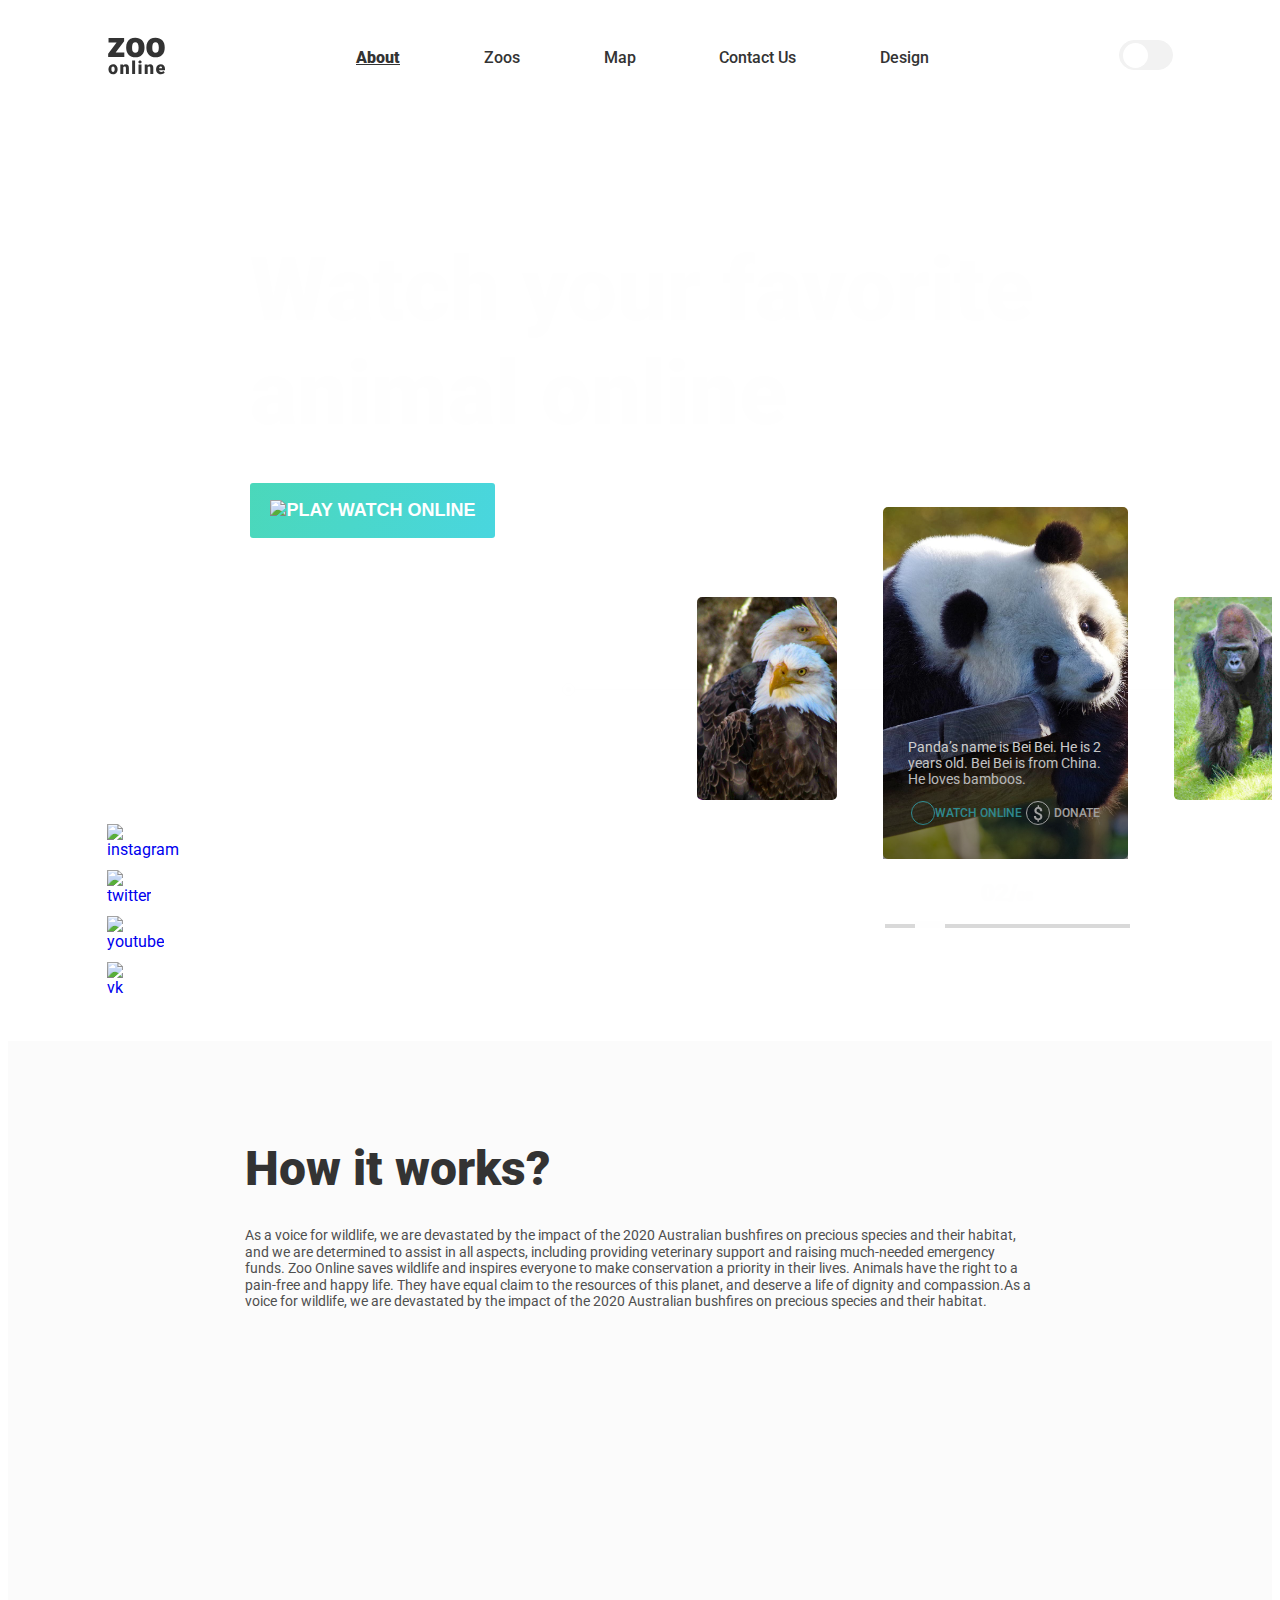
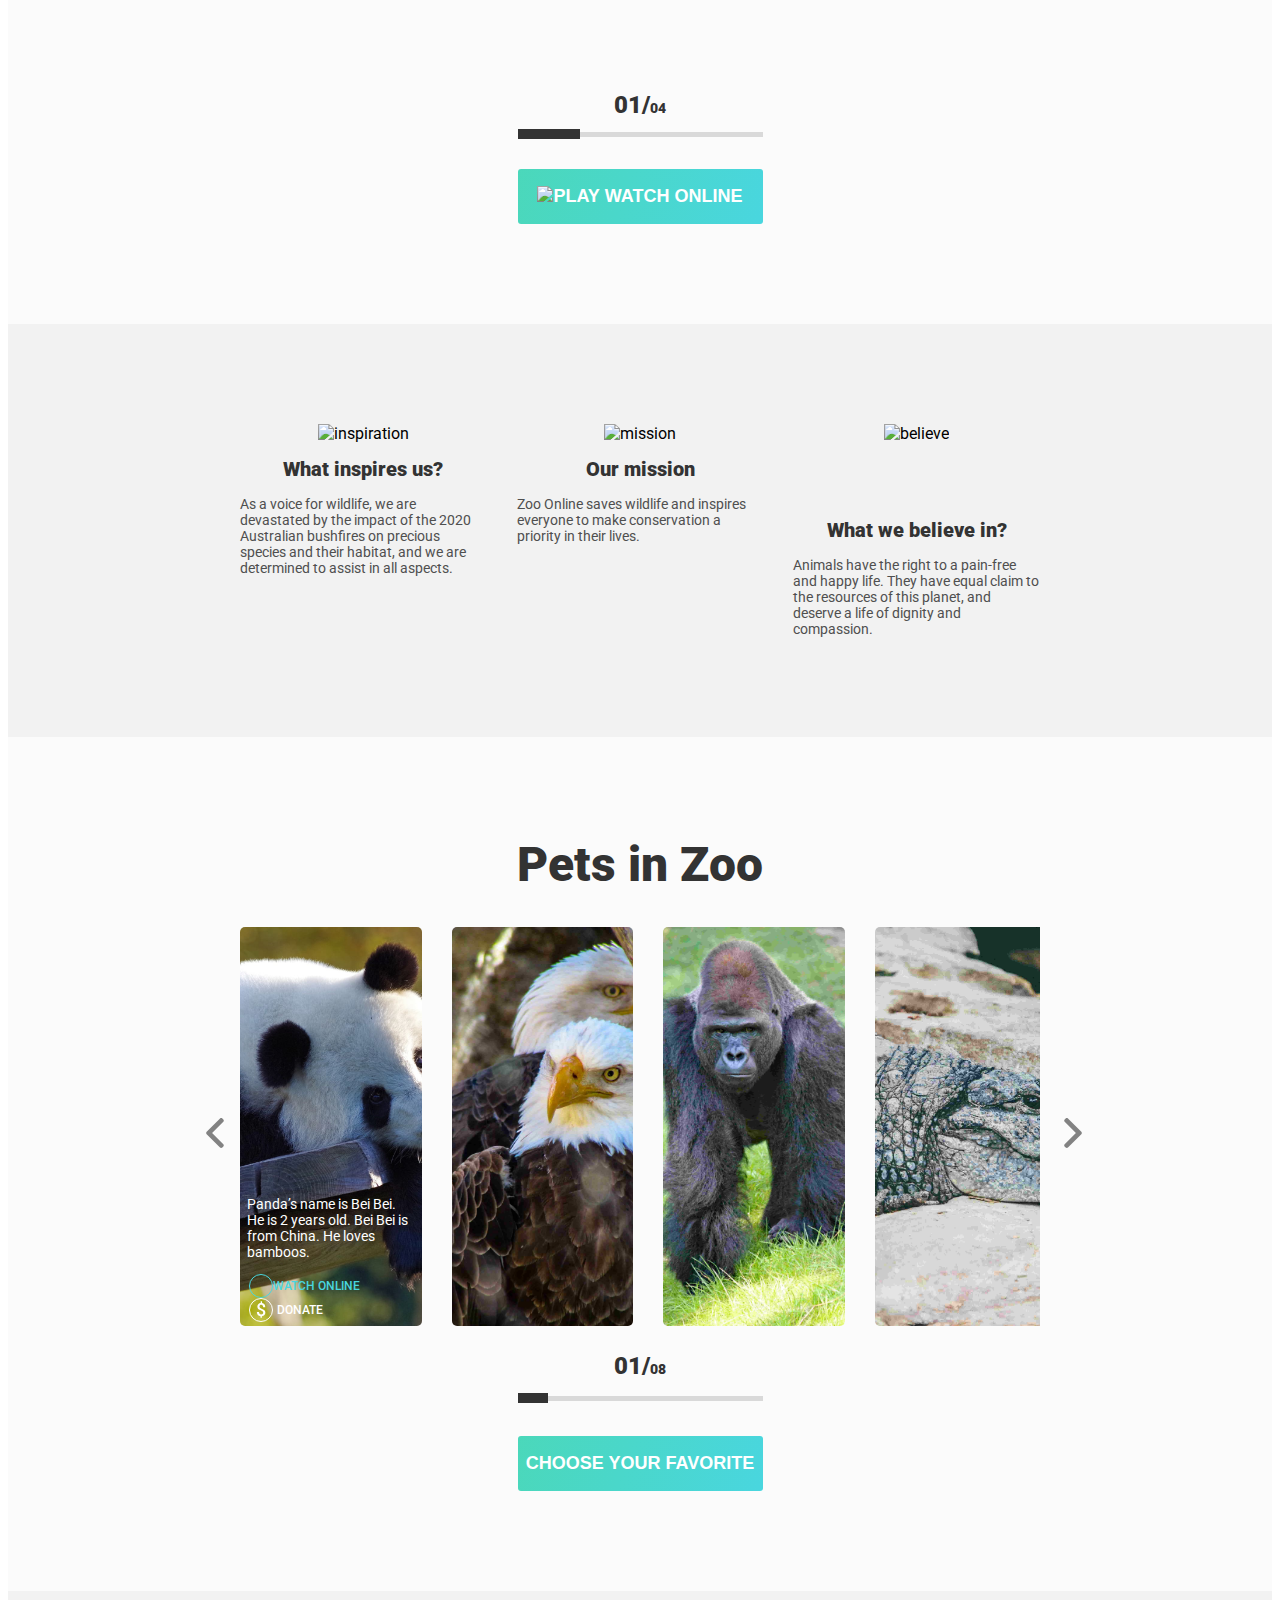
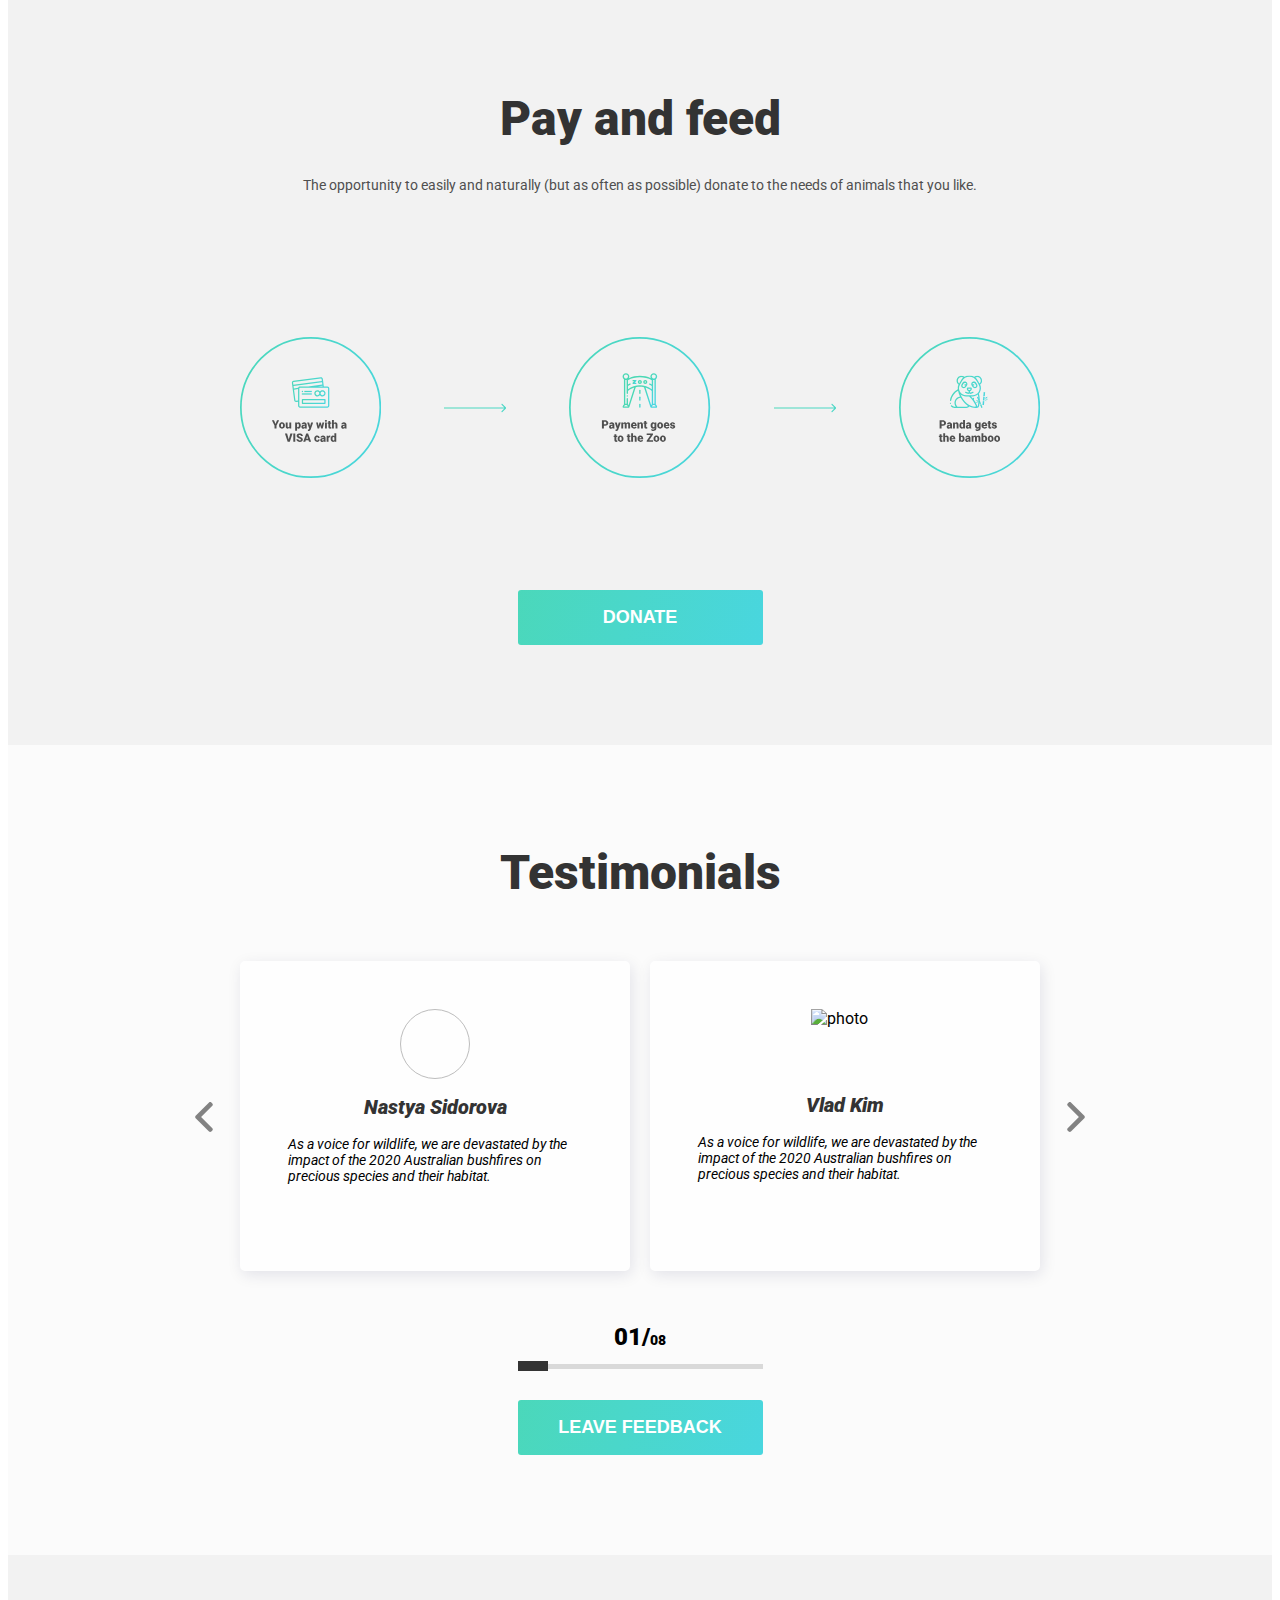
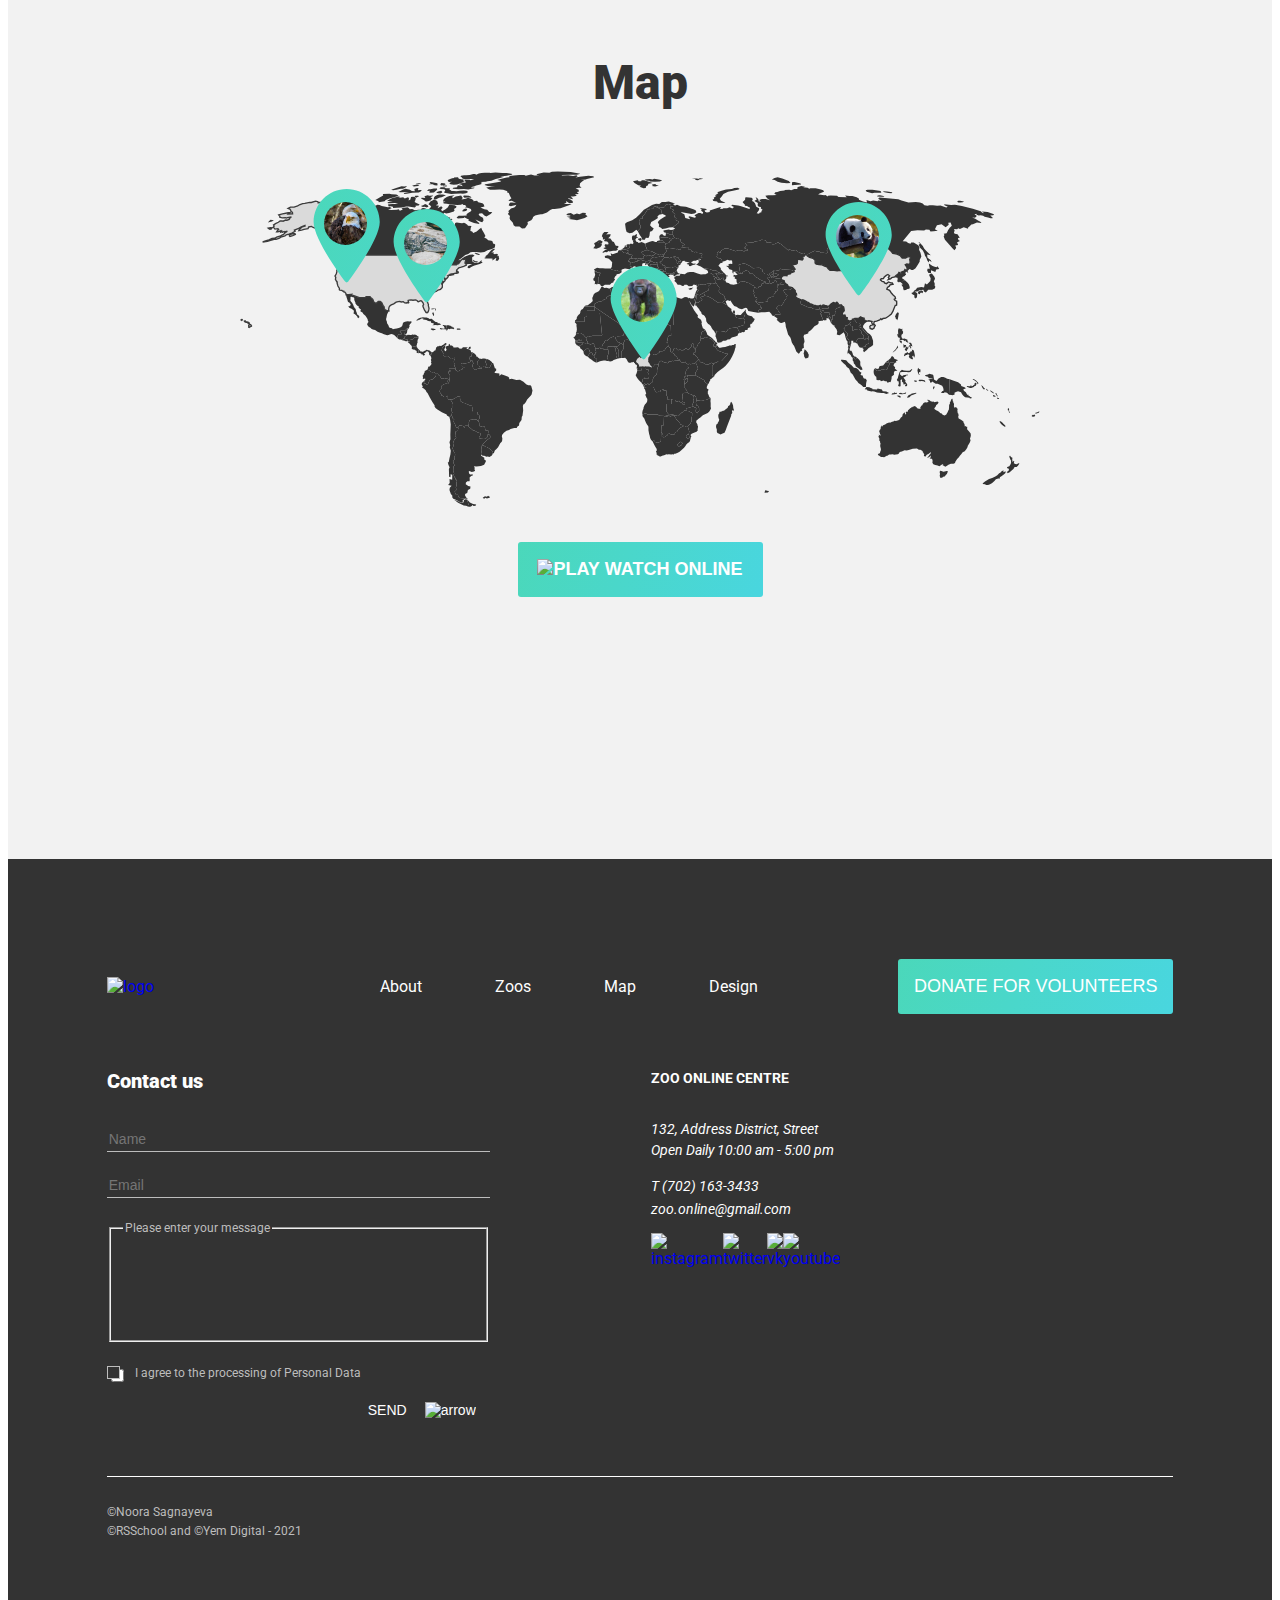
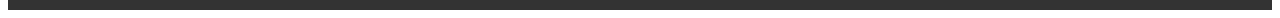
==== commit e94280a1: "feat: implement slider on the main page first screen" ====
--- a/online-zoo/index.html
+++ b/online-zoo/index.html
@@ -69,7 +69,7 @@
           <div class="first_screen-gallery">
             <div class="first-screen-gallery__box">
               <div class="gallery-slider">
-                <div class="gallery-slider__img eagle-img">
+                <div class="gallery-slider__img eagle-img" data-number="0">
                   <div class="gallery-slider__text eagle-img__text">
                     <p>Panda’s name is Bei Bei. He
                       is 2 years old. Bei Bei is from China. He loves bamboos.</p>
@@ -85,7 +85,7 @@
                     </p>
                   </div>
                 </div>
-                <div class="gallery-slider__img panda-img">
+                <div class="gallery-slider__img panda-img gallery-slider__active" data-number="1">
                   <div class="gallery-slider__text panda-img__text">
                     <p>Panda’s name is Bei Bei. He
                       is 2 years old. Bei Bei is from China. He loves bamboos.</p>
@@ -101,7 +101,7 @@
                     </p>
                   </div>
                 </div>
-                <div class="gallery-slider__img gorilla-img">
+                <div class="gallery-slider__img gorilla-img" data-number="2">
                   <div class="gallery-slider__text eagle-img__text">
                     <p>Panda’s name is Bei Bei. He
                       is 2 years old. Bei Bei is from China. He loves bamboos.</p>
@@ -117,7 +117,7 @@
                     </p>
                   </div>
                 </div>
-                <div class="gallery-slider__img crocodile-img">
+                <div class="gallery-slider__img crocodile-img" data-number="3">
                   <div class="gallery-slider__text eagle-img__text">
                     <p>Panda’s name is Bei Bei. He
                       is 2 years old. Bei Bei is from China. He loves bamboos.</p>
@@ -133,7 +133,55 @@
                     </p>
                   </div>
                 </div>
-                <div class="gallery-slider__img fox-img">
+                <div class="gallery-slider__img fox-img" data-number="4">
+                  <div class="gallery-slider__text eagle-img__text">
+                    <p>Panda’s name is Bei Bei. He
+                      is 2 years old. Bei Bei is from China. He loves bamboos.</p>
+                    <p class="textBtn">
+                      <a class="link-watch"><span class="watch-icon">
+                        <img src="assets/icons/play1.svg" alt="">
+                      </span>watch online</a>
+                      <a class="link-donate"><span class="donate-icon">
+                        <svg width="10" height="17" viewBox="0 0 10 17" fill="none" xmlns="http://www.w3.org/2000/svg">
+                        <path d="M7.19824 11.6602C7.19824 11.1621 7.04004 10.752 6.72363 10.4297C6.40723 10.1016 5.87988 9.80859 5.1416 9.55078C4.40332 9.28711 3.8291 9.04395 3.41895 8.82129C2.05371 8.08887 1.37109 7.00488 1.37109 5.56934C1.37109 4.59668 1.66699 3.79687 2.25879 3.16992C2.85059 2.54297 3.65332 2.1709 4.66699 2.05371V0.137695H6.07324V2.07129C7.09277 2.21777 7.88086 2.65137 8.4375 3.37207C8.99414 4.08691 9.27246 5.01855 9.27246 6.16699H7.14551C7.14551 5.42871 6.97852 4.84863 6.64453 4.42676C6.31641 3.99902 5.86816 3.78516 5.2998 3.78516C4.7373 3.78516 4.29785 3.9375 3.98145 4.24219C3.66504 4.54688 3.50684 4.9834 3.50684 5.55176C3.50684 6.06152 3.66211 6.47168 3.97266 6.78223C4.28906 7.08691 4.82227 7.37695 5.57227 7.65234C6.32227 7.92773 6.91113 8.18262 7.33887 8.41699C7.7666 8.65137 8.12695 8.9209 8.41992 9.22559C8.71289 9.52441 8.93848 9.87012 9.09668 10.2627C9.25488 10.6553 9.33398 11.1152 9.33398 11.6426C9.33398 12.6328 9.0293 13.4355 8.41992 14.0508C7.81641 14.666 6.97266 15.0293 5.88867 15.1406V16.8545H4.49121V15.1494C3.33105 15.0205 2.4375 14.6045 1.81055 13.9014C1.18945 13.1982 0.878906 12.2666 0.878906 11.1064H3.01465C3.01465 11.8447 3.19922 12.416 3.56836 12.8203C3.94336 13.2246 4.4707 13.4268 5.15039 13.4268C5.81836 13.4268 6.3252 13.2656 6.6709 12.9434C7.02246 12.6211 7.19824 12.1934 7.19824 11.6602Z" fill="white"/>
+                        </svg>
+                      </span>Donate</a>
+                    </p>
+                  </div>
+                </div>
+                <div class="gallery-slider__img elephant-img" data-number="5">
+                  <div class="gallery-slider__text eagle-img__text">
+                    <p>Panda’s name is Bei Bei. He
+                      is 2 years old. Bei Bei is from China. He loves bamboos.</p>
+                    <p class="textBtn">
+                      <a class="link-watch"><span class="watch-icon">
+                        <img src="assets/icons/play1.svg" alt="">
+                      </span>watch online</a>
+                      <a class="link-donate"><span class="donate-icon">
+                        <svg width="10" height="17" viewBox="0 0 10 17" fill="none" xmlns="http://www.w3.org/2000/svg">
+                        <path d="M7.19824 11.6602C7.19824 11.1621 7.04004 10.752 6.72363 10.4297C6.40723 10.1016 5.87988 9.80859 5.1416 9.55078C4.40332 9.28711 3.8291 9.04395 3.41895 8.82129C2.05371 8.08887 1.37109 7.00488 1.37109 5.56934C1.37109 4.59668 1.66699 3.79687 2.25879 3.16992C2.85059 2.54297 3.65332 2.1709 4.66699 2.05371V0.137695H6.07324V2.07129C7.09277 2.21777 7.88086 2.65137 8.4375 3.37207C8.99414 4.08691 9.27246 5.01855 9.27246 6.16699H7.14551C7.14551 5.42871 6.97852 4.84863 6.64453 4.42676C6.31641 3.99902 5.86816 3.78516 5.2998 3.78516C4.7373 3.78516 4.29785 3.9375 3.98145 4.24219C3.66504 4.54688 3.50684 4.9834 3.50684 5.55176C3.50684 6.06152 3.66211 6.47168 3.97266 6.78223C4.28906 7.08691 4.82227 7.37695 5.57227 7.65234C6.32227 7.92773 6.91113 8.18262 7.33887 8.41699C7.7666 8.65137 8.12695 8.9209 8.41992 9.22559C8.71289 9.52441 8.93848 9.87012 9.09668 10.2627C9.25488 10.6553 9.33398 11.1152 9.33398 11.6426C9.33398 12.6328 9.0293 13.4355 8.41992 14.0508C7.81641 14.666 6.97266 15.0293 5.88867 15.1406V16.8545H4.49121V15.1494C3.33105 15.0205 2.4375 14.6045 1.81055 13.9014C1.18945 13.1982 0.878906 12.2666 0.878906 11.1064H3.01465C3.01465 11.8447 3.19922 12.416 3.56836 12.8203C3.94336 13.2246 4.4707 13.4268 5.15039 13.4268C5.81836 13.4268 6.3252 13.2656 6.6709 12.9434C7.02246 12.6211 7.19824 12.1934 7.19824 11.6602Z" fill="white"/>
+                        </svg>
+                      </span>Donate</a>
+                    </p>
+                  </div>
+                </div>
+                <div class="gallery-slider__img lion-img" data-number="6">
+                  <div class="gallery-slider__text eagle-img__text">
+                    <p>Panda’s name is Bei Bei. He
+                      is 2 years old. Bei Bei is from China. He loves bamboos.</p>
+                    <p class="textBtn">
+                      <a class="link-watch"><span class="watch-icon">
+                        <img src="assets/icons/play1.svg" alt="">
+                      </span>watch online</a>
+                      <a class="link-donate"><span class="donate-icon">
+                        <svg width="10" height="17" viewBox="0 0 10 17" fill="none" xmlns="http://www.w3.org/2000/svg">
+                        <path d="M7.19824 11.6602C7.19824 11.1621 7.04004 10.752 6.72363 10.4297C6.40723 10.1016 5.87988 9.80859 5.1416 9.55078C4.40332 9.28711 3.8291 9.04395 3.41895 8.82129C2.05371 8.08887 1.37109 7.00488 1.37109 5.56934C1.37109 4.59668 1.66699 3.79687 2.25879 3.16992C2.85059 2.54297 3.65332 2.1709 4.66699 2.05371V0.137695H6.07324V2.07129C7.09277 2.21777 7.88086 2.65137 8.4375 3.37207C8.99414 4.08691 9.27246 5.01855 9.27246 6.16699H7.14551C7.14551 5.42871 6.97852 4.84863 6.64453 4.42676C6.31641 3.99902 5.86816 3.78516 5.2998 3.78516C4.7373 3.78516 4.29785 3.9375 3.98145 4.24219C3.66504 4.54688 3.50684 4.9834 3.50684 5.55176C3.50684 6.06152 3.66211 6.47168 3.97266 6.78223C4.28906 7.08691 4.82227 7.37695 5.57227 7.65234C6.32227 7.92773 6.91113 8.18262 7.33887 8.41699C7.7666 8.65137 8.12695 8.9209 8.41992 9.22559C8.71289 9.52441 8.93848 9.87012 9.09668 10.2627C9.25488 10.6553 9.33398 11.1152 9.33398 11.6426C9.33398 12.6328 9.0293 13.4355 8.41992 14.0508C7.81641 14.666 6.97266 15.0293 5.88867 15.1406V16.8545H4.49121V15.1494C3.33105 15.0205 2.4375 14.6045 1.81055 13.9014C1.18945 13.1982 0.878906 12.2666 0.878906 11.1064H3.01465C3.01465 11.8447 3.19922 12.416 3.56836 12.8203C3.94336 13.2246 4.4707 13.4268 5.15039 13.4268C5.81836 13.4268 6.3252 13.2656 6.6709 12.9434C7.02246 12.6211 7.19824 12.1934 7.19824 11.6602Z" fill="white"/>
+                        </svg>
+                      </span>Donate</a>
+                    </p>
+                  </div>
+                </div>
+                <div class="gallery-slider__img tiger-img" data-number="7">
                   <div class="gallery-slider__text eagle-img__text">
                     <p>Panda’s name is Bei Bei. He
                       is 2 years old. Bei Bei is from China. He loves bamboos.</p>
@@ -159,7 +207,32 @@
               <div class="circle">
                 <div class="circle__center"></div>
               </div>
-              <div class="gallery-line"></div>
+              <div class="gallery-line">
+                <div class="circle  img-circle">
+                  <div class="circle__center"></div>
+                </div>
+                <div class="circle  img-circle">
+                  <div class="circle__center"></div>
+                </div>
+                <div class="circle  img-circle">
+                  <div class="circle__center"></div>
+                </div>
+                <div class="circle  img-circle">
+                  <div class="circle__center"></div>
+                </div>
+                <div class="circle  img-circle">
+                  <div class="circle__center"></div>
+                </div>
+                <div class="circle  img-circle">
+                  <div class="circle__center"></div>
+                </div>
+                <div class="circle  img-circle">
+                  <div class="circle__center"></div>
+                </div>
+                <div class="circle  img-circle">
+                  <div class="circle__center"></div>
+                </div>
+              </div>
               <div class="circle">
                 <div class="circle__center"></div>
               </div>
@@ -270,23 +343,23 @@
                     </p>
                   </div>
                 </div>
+                <div class="fourth_screen-slider__img fox-slide">
+                  <div class="fourth_screen-slider__text panda-img__text">
+                    <p>Panda’s name is Bei Bei. He
+                      is 2 years old. Bei Bei is from China. He loves bamboos.</p>
+                    <p class="textBtn">
+                      <a class="link-watch" href="pages/Zoos/panda/panda.html"><span class="watch-icon">
+                        <img src="assets/icons/play1.svg" alt="">
+                      </span>watch online</a>
+                      <a class="link-donate"><span class="donate-icon">
+                        <svg width="10" height="17" viewBox="0 0 10 17" fill="none" xmlns="http://www.w3.org/2000/svg">
+                        <path d="M7.19824 11.6602C7.19824 11.1621 7.04004 10.752 6.72363 10.4297C6.40723 10.1016 5.87988 9.80859 5.1416 9.55078C4.40332 9.28711 3.8291 9.04395 3.41895 8.82129C2.05371 8.08887 1.37109 7.00488 1.37109 5.56934C1.37109 4.59668 1.66699 3.79687 2.25879 3.16992C2.85059 2.54297 3.65332 2.1709 4.66699 2.05371V0.137695H6.07324V2.07129C7.09277 2.21777 7.88086 2.65137 8.4375 3.37207C8.99414 4.08691 9.27246 5.01855 9.27246 6.16699H7.14551C7.14551 5.42871 6.97852 4.84863 6.64453 4.42676C6.31641 3.99902 5.86816 3.78516 5.2998 3.78516C4.7373 3.78516 4.29785 3.9375 3.98145 4.24219C3.66504 4.54688 3.50684 4.9834 3.50684 5.55176C3.50684 6.06152 3.66211 6.47168 3.97266 6.78223C4.28906 7.08691 4.82227 7.37695 5.57227 7.65234C6.32227 7.92773 6.91113 8.18262 7.33887 8.41699C7.7666 8.65137 8.12695 8.9209 8.41992 9.22559C8.71289 9.52441 8.93848 9.87012 9.09668 10.2627C9.25488 10.6553 9.33398 11.1152 9.33398 11.6426C9.33398 12.6328 9.0293 13.4355 8.41992 14.0508C7.81641 14.666 6.97266 15.0293 5.88867 15.1406V16.8545H4.49121V15.1494C3.33105 15.0205 2.4375 14.6045 1.81055 13.9014C1.18945 13.1982 0.878906 12.2666 0.878906 11.1064H3.01465C3.01465 11.8447 3.19922 12.416 3.56836 12.8203C3.94336 13.2246 4.4707 13.4268 5.15039 13.4268C5.81836 13.4268 6.3252 13.2656 6.6709 12.9434C7.02246 12.6211 7.19824 12.1934 7.19824 11.6602Z" fill="white"/>
+                        </svg>
+                      </span>Donate</a>
+                    </p>
+                  </div>
+                </div>
                 <div class="fourth_screen-slider__img elephant-slide">
-                  <div class="fourth_screen-slider__text panda-img__text">
-                    <p>Panda’s name is Bei Bei. He
-                      is 2 years old. Bei Bei is from China. He loves bamboos.</p>
-                    <p class="textBtn">
-                      <a class="link-watch" href="pages/Zoos/panda/panda.html"><span class="watch-icon">
-                        <img src="assets/icons/play1.svg" alt="">
-                      </span>watch online</a>
-                      <a class="link-donate"><span class="donate-icon">
-                        <svg width="10" height="17" viewBox="0 0 10 17" fill="none" xmlns="http://www.w3.org/2000/svg">
-                        <path d="M7.19824 11.6602C7.19824 11.1621 7.04004 10.752 6.72363 10.4297C6.40723 10.1016 5.87988 9.80859 5.1416 9.55078C4.40332 9.28711 3.8291 9.04395 3.41895 8.82129C2.05371 8.08887 1.37109 7.00488 1.37109 5.56934C1.37109 4.59668 1.66699 3.79687 2.25879 3.16992C2.85059 2.54297 3.65332 2.1709 4.66699 2.05371V0.137695H6.07324V2.07129C7.09277 2.21777 7.88086 2.65137 8.4375 3.37207C8.99414 4.08691 9.27246 5.01855 9.27246 6.16699H7.14551C7.14551 5.42871 6.97852 4.84863 6.64453 4.42676C6.31641 3.99902 5.86816 3.78516 5.2998 3.78516C4.7373 3.78516 4.29785 3.9375 3.98145 4.24219C3.66504 4.54688 3.50684 4.9834 3.50684 5.55176C3.50684 6.06152 3.66211 6.47168 3.97266 6.78223C4.28906 7.08691 4.82227 7.37695 5.57227 7.65234C6.32227 7.92773 6.91113 8.18262 7.33887 8.41699C7.7666 8.65137 8.12695 8.9209 8.41992 9.22559C8.71289 9.52441 8.93848 9.87012 9.09668 10.2627C9.25488 10.6553 9.33398 11.1152 9.33398 11.6426C9.33398 12.6328 9.0293 13.4355 8.41992 14.0508C7.81641 14.666 6.97266 15.0293 5.88867 15.1406V16.8545H4.49121V15.1494C3.33105 15.0205 2.4375 14.6045 1.81055 13.9014C1.18945 13.1982 0.878906 12.2666 0.878906 11.1064H3.01465C3.01465 11.8447 3.19922 12.416 3.56836 12.8203C3.94336 13.2246 4.4707 13.4268 5.15039 13.4268C5.81836 13.4268 6.3252 13.2656 6.6709 12.9434C7.02246 12.6211 7.19824 12.1934 7.19824 11.6602Z" fill="white"/>
-                        </svg>
-                      </span>Donate</a>
-                    </p>
-                  </div>
-                </div>
-                <div class="fourth_screen-slider__img fox-slide">
                   <div class="fourth_screen-slider__text panda-img__text">
                     <p>Panda’s name is Bei Bei. He
                       is 2 years old. Bei Bei is from China. He loves bamboos.</p>
--- a/online-zoo/style.css
+++ b/online-zoo/style.css
@@ -337,23 +337,27 @@
   height: 421px;
   position: absolute;
   left: 137px;
-  padding-top: 15px;
   box-sizing: border-box;
   z-index: 2;
+  overflow-x: hidden;
 }
 .gallery-slider {
-  display: flex;
-  align-items: center;
+  position: relative;
+  top: 15px;
+  left: 0;
+  display: flex;
+  align-items: center;
+  column-gap: 46px;
+  transition: all ease 1s;
 }
 /*slider img*/
 .gallery-slider__img {
   width: 140px;
   height: 203px;
-  margin-right: 46px;
-  filter: drop-shadow(5px 4px 50px rgba(152, 157, 198, 0.25));
   border-radius: 5px;
   background-size: cover;
   background-position: center;
+  cursor: pointer;
 }
 .eagle-img {
   background-image: url("assets/images/eagles.jpg");
@@ -364,43 +368,31 @@
 .crocodile-img {
   background-image: url("assets/images/crocodile.jpg");
 }
+.elephant-img {
+  background-image: url("assets/images/elephant.jpg");
+}
 .fox-img {
   background-image: url("assets/images/fox.png");
 }
-/*.panda-img {*/
-/*  background-image: url("assets/images/pandacirkl.jpg");*/
-/*}*/
+.lion-img {
+  background-image: url("assets/images/lion.jpg");
+}
+.tiger-img {
+  background-image: url("assets/images/tiger.jpg");
+}
 .panda-img {
+  background-image: url("assets/images/panda.jpg");
+}
+.gallery-slider__active {
   position: relative;
-  bottom: 14px;
+  top: -15px;
   width: 245px;
   height: 352px;
-  background: linear-gradient(357.17deg, #000000 -56.45%, rgba(0, 0, 0, 0) 65.03%), url(assets/images/panda.jpg);
+  background-color:rgba(0,0,0,.3);
   border-radius: 5px;
-  background-size: cover;
-  background-position: center;
-}
-.eagle-img:hover {
-  background: linear-gradient(357.17deg, #000000 -56.45%, rgba(0, 0, 0, 0) 65.03%), url(assets/images/eagles.jpg);
-}
-/*.panda-img: hover {*/
-/*  background: linear-gradient(357.17deg, #000000 -56.45%, rgba(0, 0, 0, 0) 65.03%), url(assets/images/pandacirkl.jpg);*/
-/*}*/
-.gorilla-img:hover {
-  background: linear-gradient(357.17deg, #000000 -56.45%, rgba(0, 0, 0, 0) 65.03%), url(assets/images/gorilla.jpg);
-}
-.crocodile-img:hover {
-  background: linear-gradient(357.17deg, #000000 -56.45%, rgba(0, 0, 0, 0) 65.03%), url(assets/images/crocodile.jpg);
-}
-.gallery-slider__img:hover{
-  transition: 0.9s;
-  position: relative;
-  bottom: 14px;
-  width: 245px;
-  height: 352px;
-  border-radius: 5px;
-  background-size: cover;
-  background-position: center;
+}
+.gallery-slider__active > .gallery-slider__text {
+  display: flex;
 }
 .gallery-slider__text,
 .fourth_screen-slider__text {
@@ -412,6 +404,13 @@
 }
 .gallery-slider__text {
   margin: 232px auto 34px;
+}
+.gallery-slider__active::before {
+  content: '';
+  position: absolute;
+  width: 245px;
+  height: 352px;
+  background: linear-gradient(357.17deg, #000000 -56.45%, rgba(0, 0, 0, 0) 55%);
 }
 .textBtn {
   width: 97.38%;
@@ -467,14 +466,6 @@
   line-height: 16px;
   color: #ffffff;
 }
-.panda-img__text {
-  display: flex;
-}
-.gallery-slider__img:hover > .gallery-slider__text,
-.fourth_screen-slider__img:hover > .fourth_screen-slider__text {
-  display: flex;
-}
-
 .range-box {
   display: flex;
   flex-direction: column;
@@ -483,7 +474,7 @@
 .first-screen__range-box {
   position: absolute;
   left: 186px;
-  margin-top: 2px;
+  margin-top: 20px;
 }
 .range-label {
   font-weight: 900;
@@ -501,12 +492,14 @@
   position: absolute;
   top: 182px;
   left: 2px;
+  width: 1817px;
   display: flex;
   align-items: center;
   z-index: 1;
 }
 .circle {
   position: relative;
+  bottom: 7px;
   width: 13px;
   height: 13px;
   border: 1px solid #fefefe;
@@ -524,7 +517,16 @@
 }
 .gallery-line {
   border-top: 1px solid #fefefe;
-  width: 1211px;
+  width: 100%;
+  display: flex;
+  column-gap: 186px;
+}
+.img-circle {
+  left: 192px;
+}
+.img-circle:nth-of-type(2) {
+  margin-right: 33px;
+  margin-left: 33px;
 }
 
 @media (max-width: 1200px) {
@@ -906,7 +908,7 @@
   /*display: block;*/
   flex-shrink: 0;
   height: 399px;
-  width: 23.17%;
+  width: 22.7%;
   border-radius: 5px;
   background-size: cover;
   background-position: center;
@@ -939,6 +941,9 @@
   display: none;
   width: 92.38%;
   margin: 269px auto 44px;
+}
+.fourth_screen-slider__img:hover > .fourth_screen-slider__text {
+  display: flex;
 }
 .fourth-screen__range-box {
   margin-top: 26px;
@@ -1521,6 +1526,10 @@
   margin-bottom: 35px;
   --mark-width: 66px;
   --mark-height: 93px;
+}
+.map {
+  width: 100%;
+  height: 100%;
 }
 .map-with-placeholder > svg > path {
   fill: var(--bg-map);
